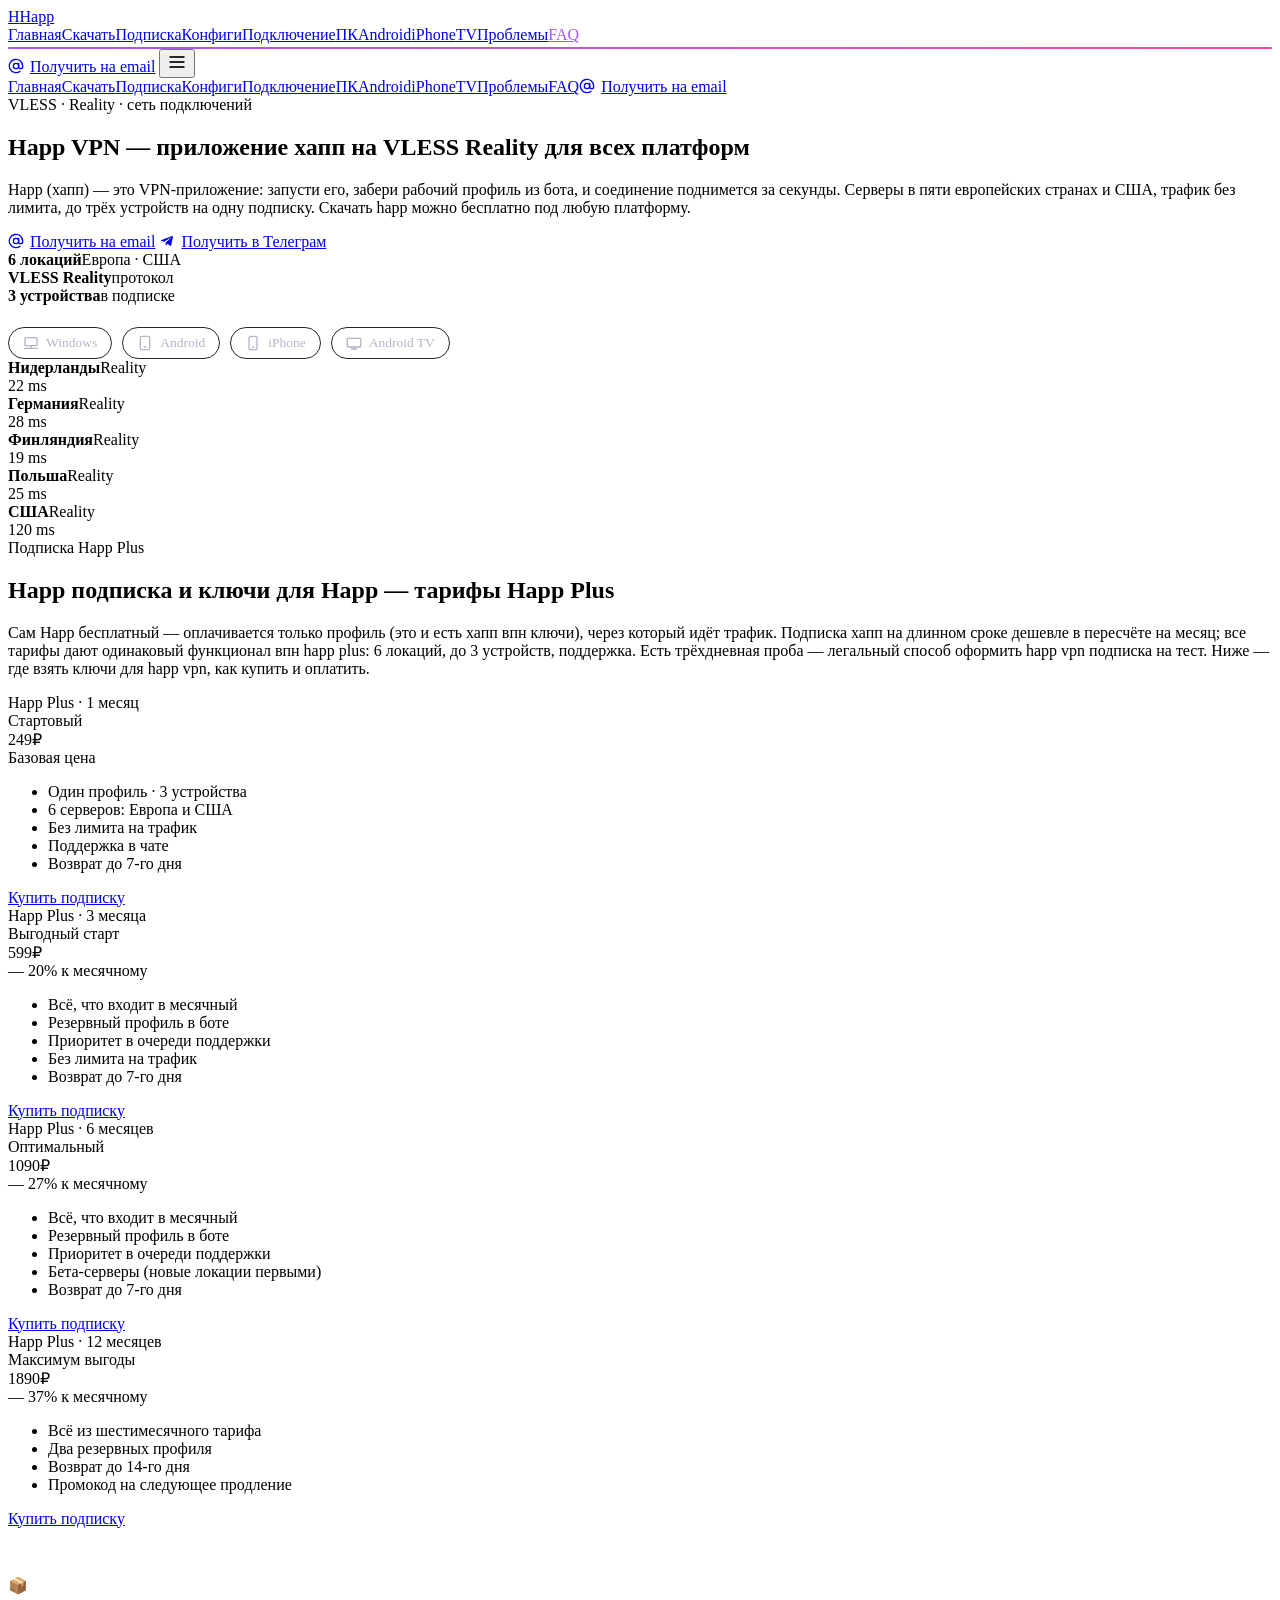
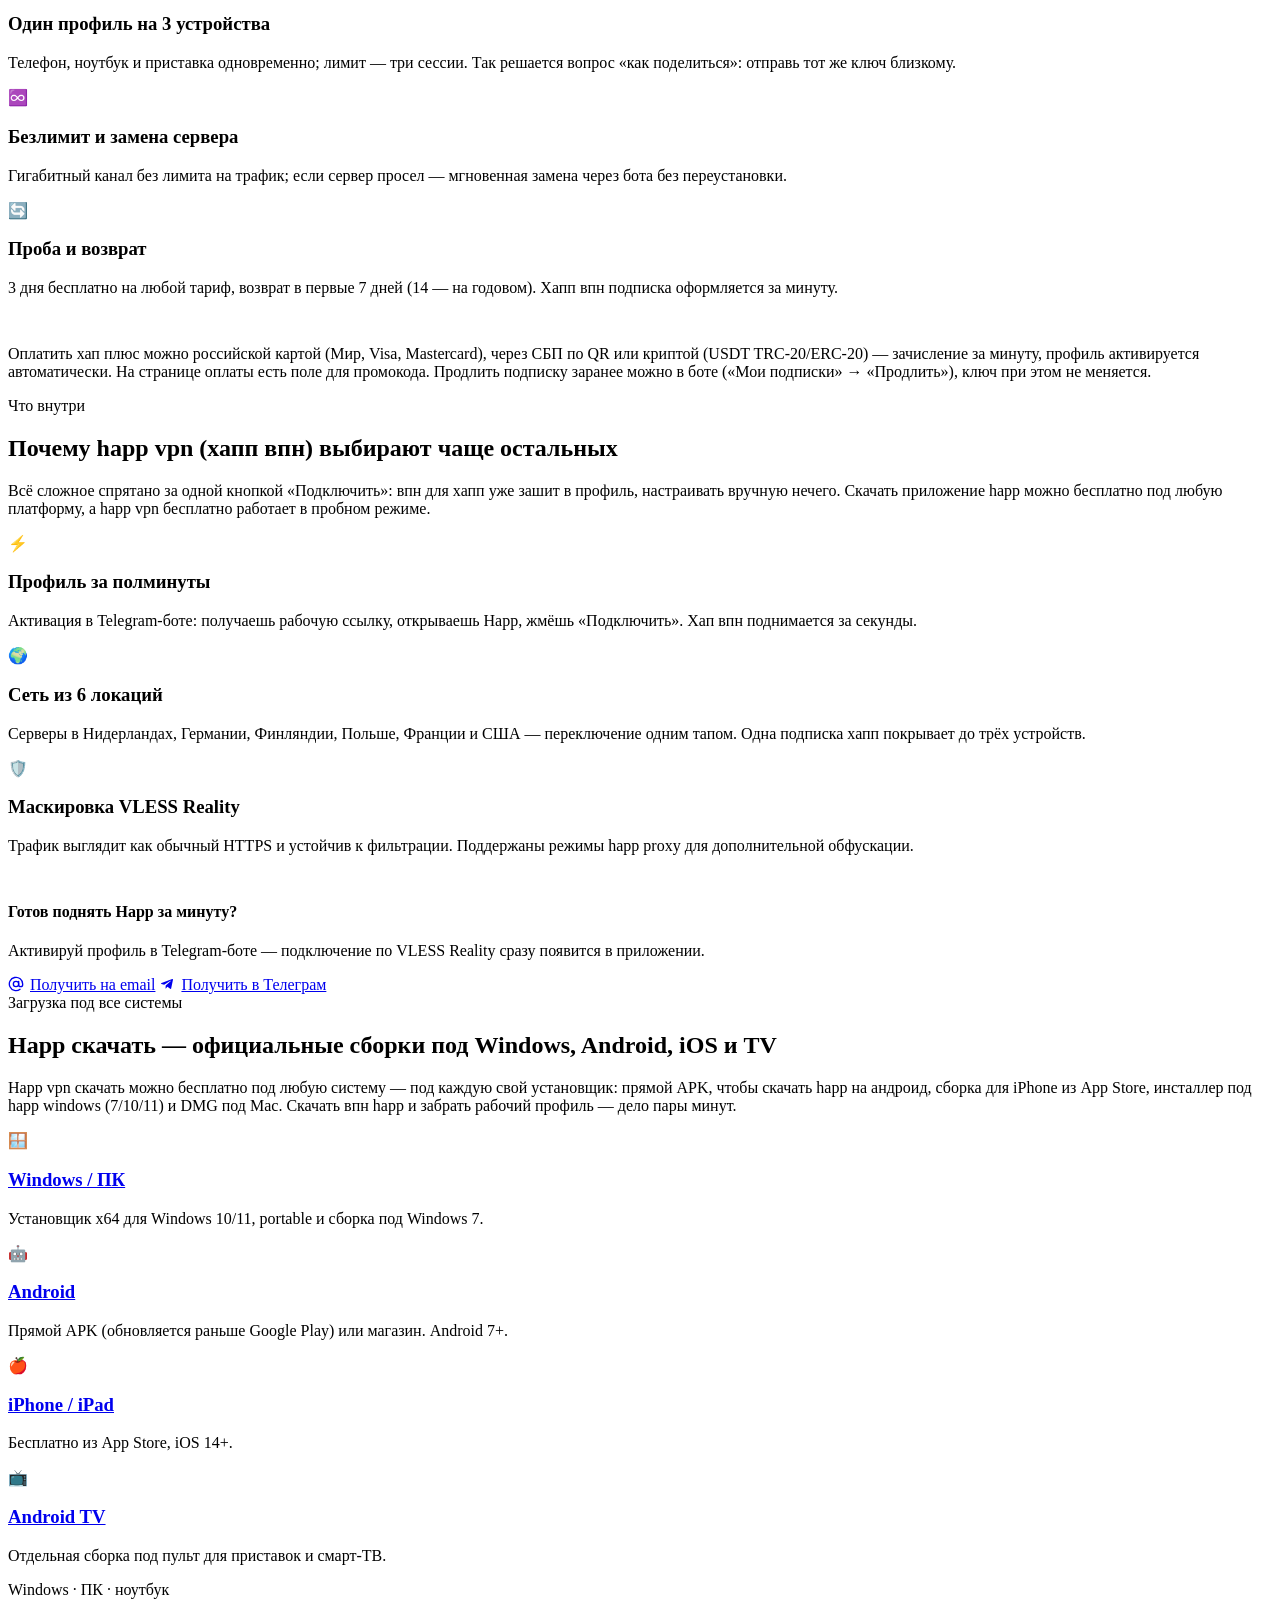
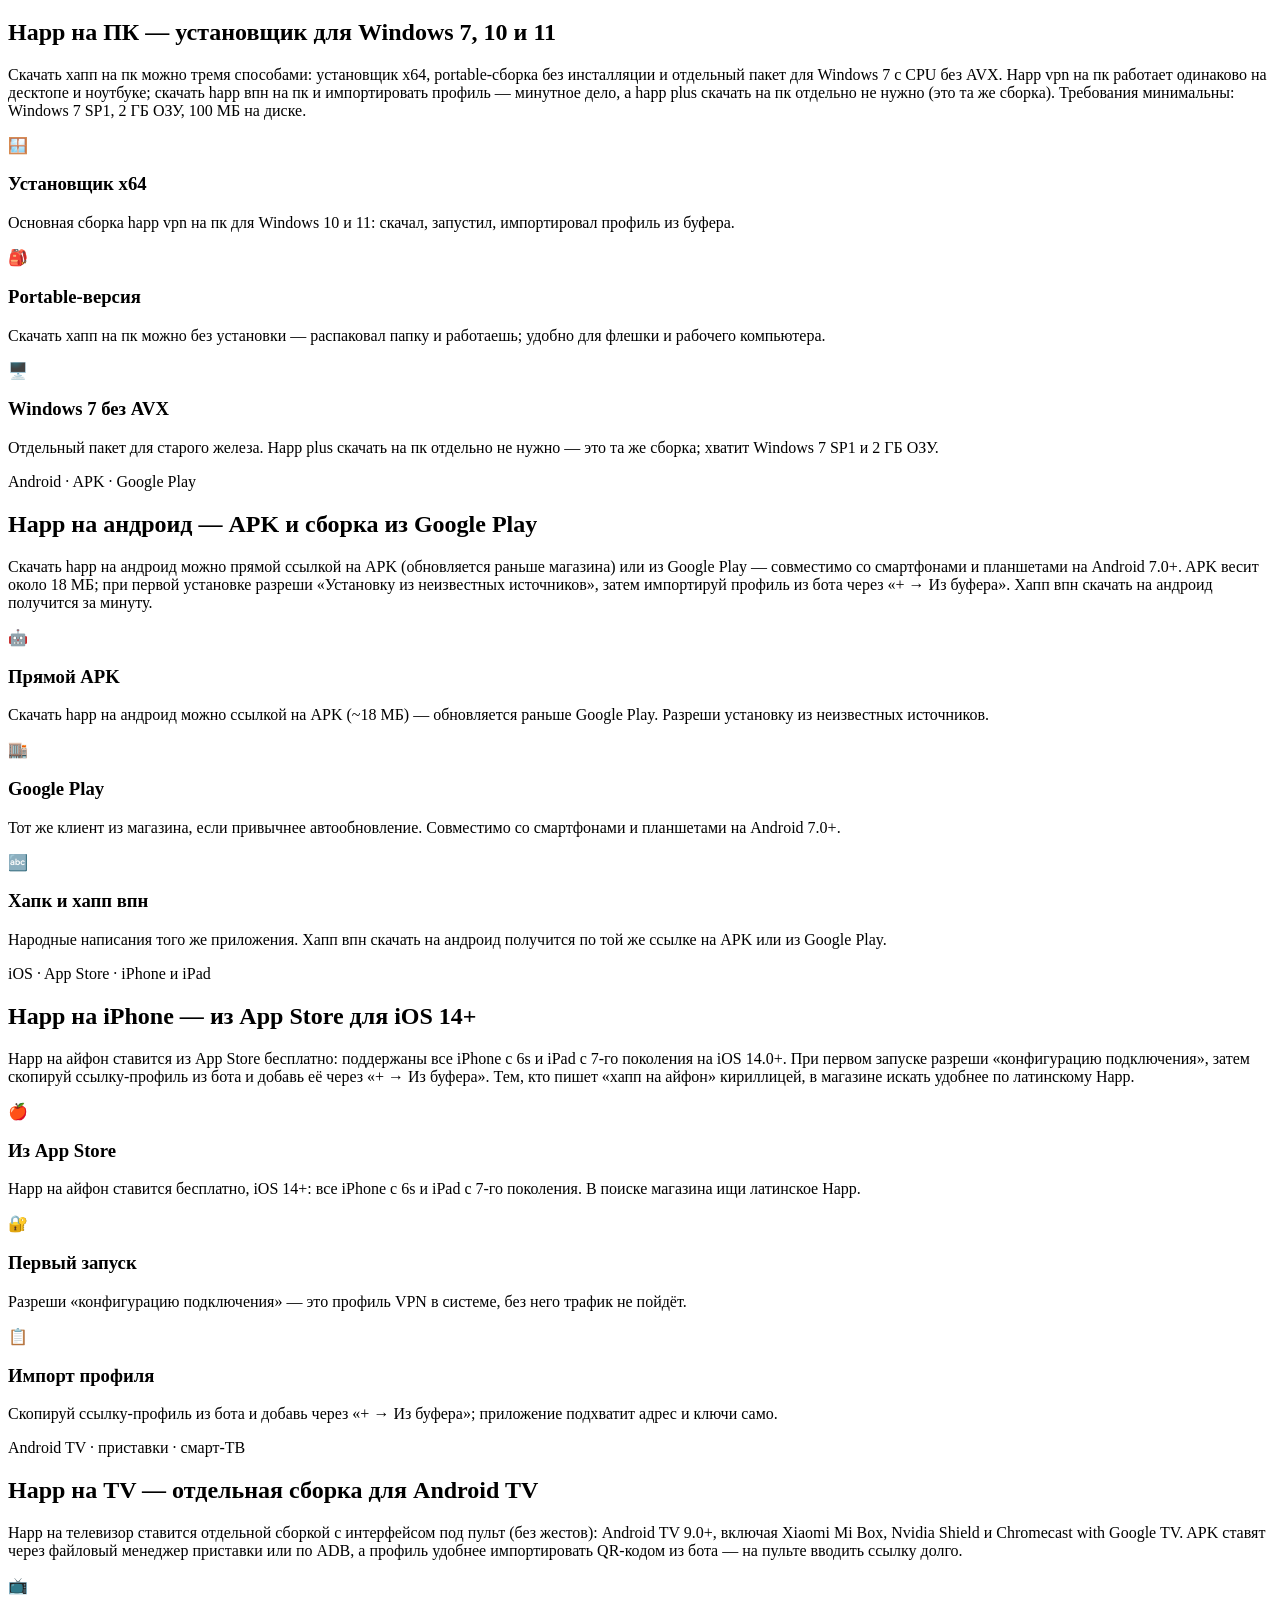
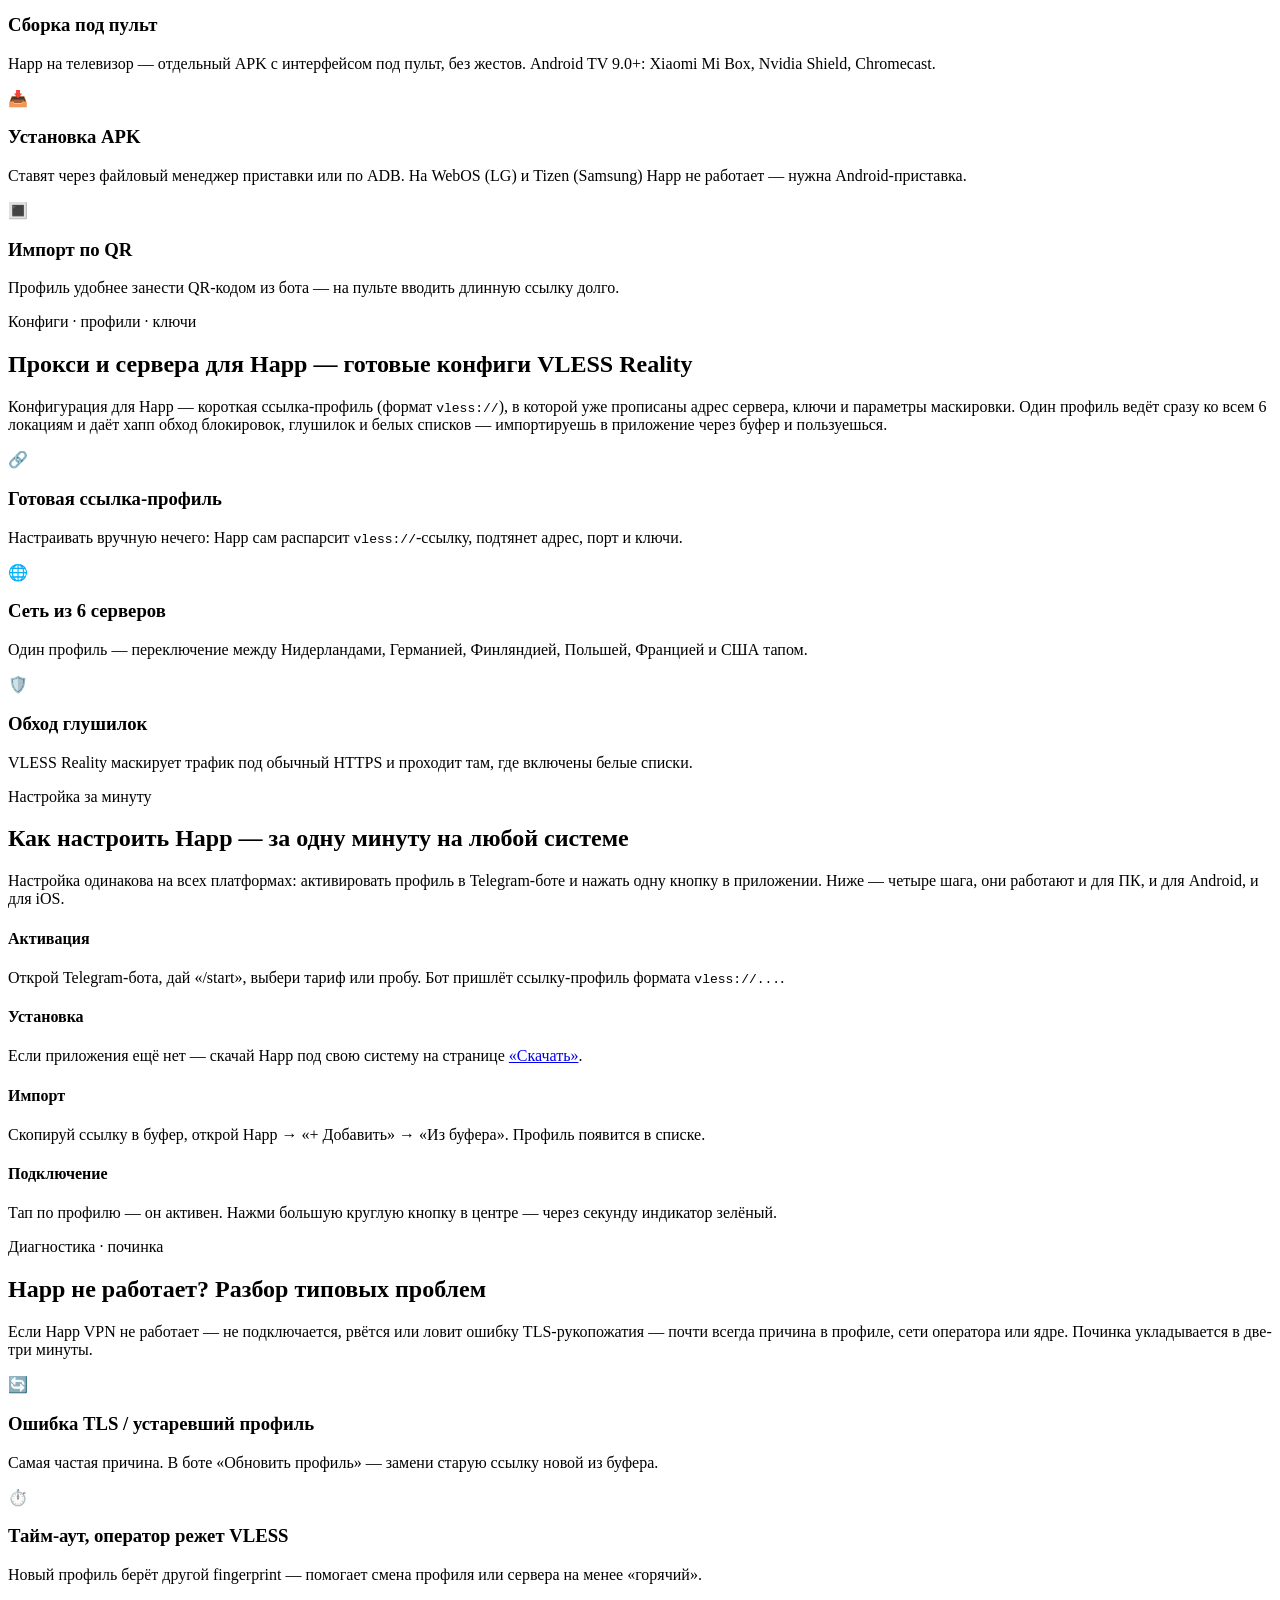
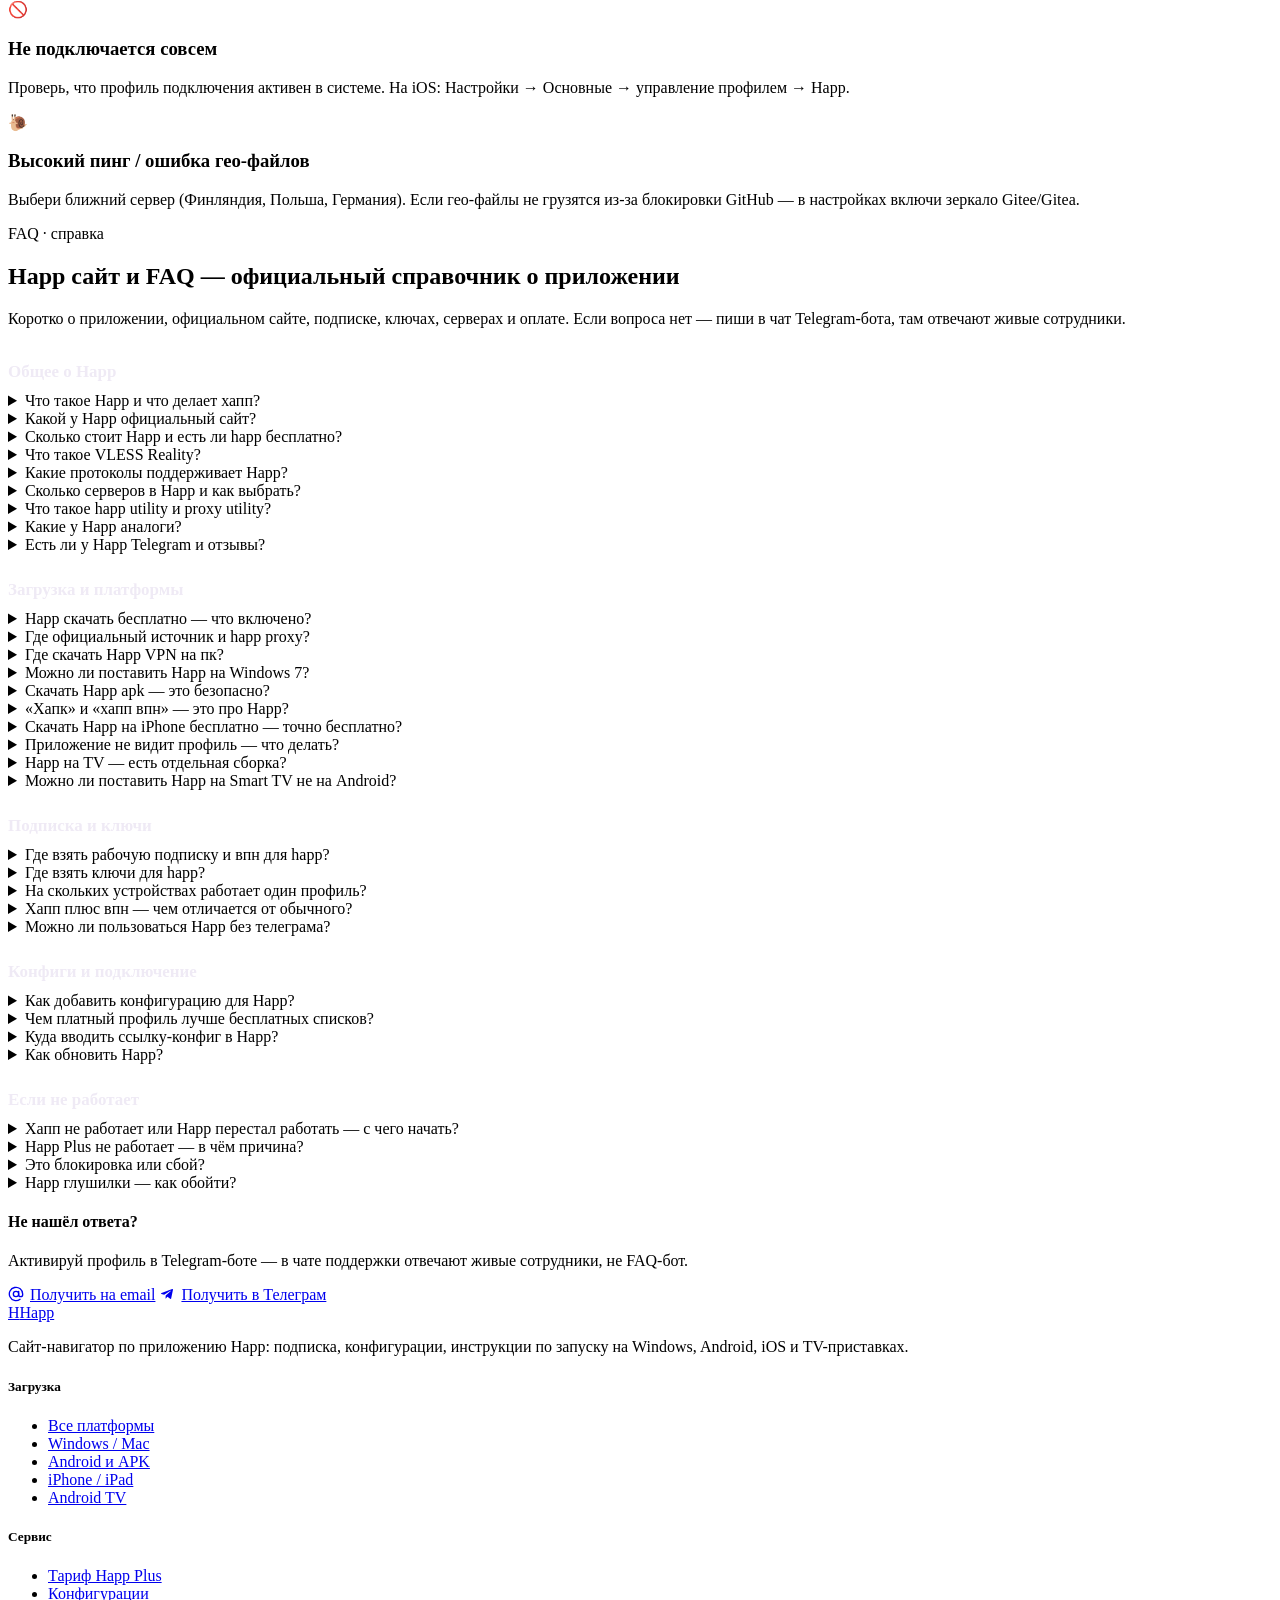
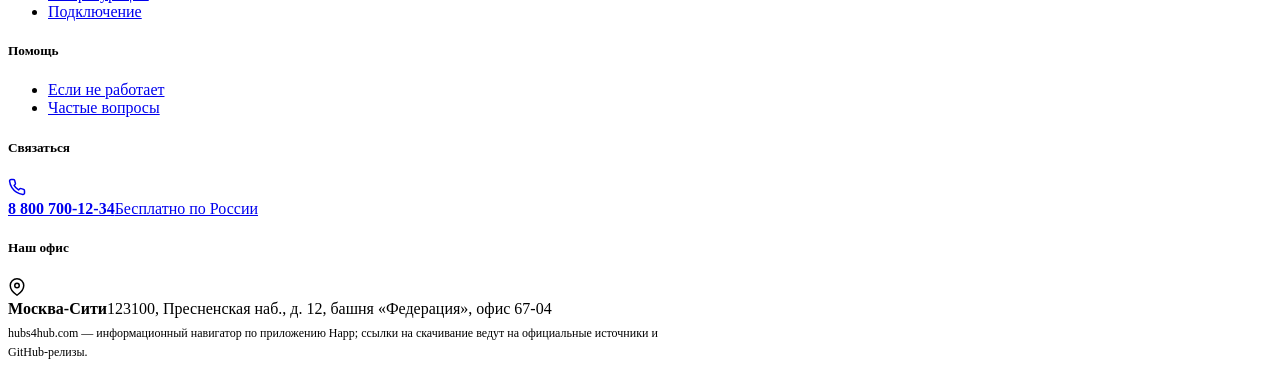
==== public/index.html @ dba8e0ef "Serve stylesheet from new path styles-btntg.css to bypass stale CF edge cache" ====
<!DOCTYPE html>
<html lang="ru">
<head>
<meta charset="UTF-8">
<meta name="viewport" content="width=device-width, initial-scale=1">
<title>Happ VPN — приложение хапп для ПК, Android и iPhone</title>
<meta name="description" content="Happ (хапп) — VPN-приложение на VLESS Reality с готовой подпиской на 6 локаций. Скачать happ бесплатно на Windows, Android, iOS и TV, подключение в один тап. Happ Plus и впн для хапп.">
<meta name="theme-color" content="#06080c">
<link rel="canonical" href="https://hubs4hub.com/">
<meta property="og:type" content="website">
<meta property="og:url" content="https://hubs4hub.com/">
<meta property="og:title" content="Happ VPN — приложение хапп для ПК, Android и iPhone">
<meta property="og:description" content="Happ (хапп) — VPN-приложение на VLESS Reality с готовой подпиской на 6 локаций. Скачать happ бесплатно на Windows, Android, iOS и TV, подключение в один тап. Happ Plus и впн для хапп.">
<meta property="og:site_name" content="Happ">
<meta property="og:locale" content="ru_RU">
<meta name="twitter:card" content="summary">
<link rel="preconnect" href="https://mc.yandex.ru" crossorigin>
<link rel="preconnect" href="https://fonts.gstatic.com" crossorigin>
<link rel="stylesheet" href="https://fonts.googleapis.com/css2?family=Inter:wght@400;500;600;700&family=Outfit:wght@500;600;700;800&family=JetBrains+Mono:wght@500&display=swap">
<link rel="stylesheet" href="/assets/styles-btntg.css">
<link rel="icon" type="image/svg+xml" href="/favicon.svg">
<script type="application/ld+json">{"@context": "https://schema.org", "@graph": [{"@type": "Organization", "@id": "https://hubs4hub.com/#org", "name": "Happ", "url": "https://hubs4hub.com/", "logo": "https://hubs4hub.com/favicon.svg"}, {"@type": "WebSite", "@id": "https://hubs4hub.com/#site", "url": "https://hubs4hub.com/", "name": "Happ", "inLanguage": "ru-RU", "publisher": {"@id": "https://hubs4hub.com/#org"}}]}</script>
<style>html{scroll-behavior:smooth}section[id]{scroll-margin-top:80px}#rp{position:fixed;top:0;left:0;height:3px;width:0;z-index:9999;background:linear-gradient(90deg,var(--indigo,#a855f7),var(--violet,#ec4899));transition:width .1s ease-out}#btt{position:fixed;right:20px;bottom:20px;width:46px;height:46px;border-radius:50%;border:1px solid var(--line-strong,#2a2333);background:rgba(20,16,28,.86);backdrop-filter:blur(8px);color:#fff;font-size:20px;cursor:pointer;opacity:0;pointer-events:none;transition:opacity .25s;z-index:9998;display:flex;align-items:center;justify-content:center}#btt.on{opacity:1;pointer-events:auto}#btt:hover{border-color:var(--indigo,#a855f7)}section[id].sec-alt{background:rgba(255,255,255,.014)}.nav-links a.active{color:var(--indigo,#a855f7)}.nav-links a.active::after{content:"";display:block;height:2px;border-radius:2px;margin-top:3px;background:linear-gradient(90deg,var(--indigo,#a855f7),var(--violet,#ec4899))}
.platform-badges{display:flex;flex-wrap:wrap;gap:10px;margin-top:22px}
.platform-badges a{display:inline-flex;align-items:center;gap:7px;padding:7px 14px;border-radius:999px;border:1px solid var(--line,#2a2333);background:rgba(255,255,255,.02);color:var(--ink-soft,#b9b2c6);font-size:13.5px;font-weight:500;text-decoration:none;transition:border-color .2s,color .2s,background .2s}
.platform-badges a svg{width:16px;height:16px;flex:none}
.platform-badges a:hover{border-color:var(--indigo,#a855f7);color:#fff;background:rgba(168,85,247,.10)}
.cmp-table-wrap{margin-top:26px;overflow-x:auto}
.cmp-table{width:100%;border-collapse:collapse;font-size:14px;min-width:560px}
.cmp-table th,.cmp-table td{border:1px solid var(--line,#2a2333);padding:10px 14px;text-align:left}
.cmp-table thead th{color:var(--indigo,#a855f7);font-weight:600;background:rgba(168,85,247,.06)}
.cmp-table tbody th{color:var(--ink-soft,#b9b2c6);font-weight:500}
.cmp-table td{color:#fff}
.cmp-table tbody tr:nth-child(even){background:rgba(255,255,255,.014)}.plans{grid-template-columns:repeat(auto-fit,minmax(220px,1fr))}.steps{grid-template-columns:repeat(auto-fit,minmax(200px,1fr))}.grid-4{grid-template-columns:repeat(auto-fit,minmax(200px,1fr))}.grid-3{grid-template-columns:repeat(auto-fit,minmax(240px,1fr))}.grid-2{grid-template-columns:repeat(auto-fit,minmax(280px,1fr))}img,table,pre{max-width:100%}.faq h3{margin:26px 0 10px;font-size:1.06rem;color:var(--ink,#efeaf5)}.faq h3:first-child{margin-top:2px}.wrap>.plans+*,.wrap>.grid-2+*,.wrap>.grid-3+*,.wrap>.grid-4+*,.wrap>.steps+*{margin-top:48px}.wrap>.faq{margin-top:34px}</style>
<script type="application/ld+json">{"@context": "https://schema.org", "@type": "FAQPage", "mainEntity": [{"@type": "Question", "name": "Что такое Happ и что делает хапп?", "acceptedAnswer": {"@type": "Answer", "text": "Happ (хапп) — VPN-клиент для протокола VLESS Reality. Приложение хранит профиль (ссылку с настройками сервера) и поднимает соединение в один тап, направляя трафик через защищённый сервер в обход блокировок."}}, {"@type": "Question", "name": "Какой у Happ официальный сайт?", "acceptedAnswer": {"@type": "Answer", "text": "Единого «главного» адреса нет: в выдаче встречаются домены happ su, happ com, happ ru. Что считать happ vpn официальный сайт в конкретный момент — лучше проверять по ссылкам из проверенных источников, ведь happ vpn сайт периодически меняется из-за блокировок, а сам клиент и релизы (happ vpn официальный источник) публикуются на GitHub."}}, {"@type": "Question", "name": "Сколько стоит Happ и есть ли happ бесплатно?", "acceptedAnswer": {"@type": "Answer", "text": "Приложение бесплатное под любую систему. Платный только профиль-подписка: от 249 ₽ в месяц до 1890 ₽ за год. Happ plus бесплатно доступен только на время трёхдневной пробы — без подписки хапп впн работает в пробном режиме."}}, {"@type": "Question", "name": "Что такое VLESS Reality?", "acceptedAnswer": {"@type": "Answer", "text": "Протокол маскировки: соединение выглядит как обычное TLS-рукопожатие к крупному сайту, поэтому фильтры его пропускают."}}, {"@type": "Question", "name": "Какие протоколы поддерживает Happ?", "acceptedAnswer": {"@type": "Answer", "text": "Основной — VLESS Reality за устойчивость к фильтрации. Trojan и Shadowsocks — как резервные."}}, {"@type": "Question", "name": "Сколько серверов в Happ и как выбрать?", "acceptedAnswer": {"@type": "Answer", "text": "6 локаций: Нидерланды, Германия, Финляндия, Польша, Франция, США. Ближайший географически даёт самый низкий пинг."}}, {"@type": "Question", "name": "Что такое happ utility и proxy utility?", "acceptedAnswer": {"@type": "Answer", "text": "Вспомогательные компоненты для тонкой настройки прокси. Отдельно скачивать не нужно — входят в основной установщик для ПК."}}, {"@type": "Question", "name": "Какие у Happ аналоги?", "acceptedAnswer": {"@type": "Answer", "text": "Другие VLESS/Reality-клиенты: v2RayTun, Hiddify, Streisand, NekoBox. По функциям близки, отличаются интерфейсом и платформами."}}, {"@type": "Question", "name": "Есть ли у Happ Telegram и отзывы?", "acceptedAnswer": {"@type": "Answer", "text": "Да, ключи, подписку и поддержку выдают через Telegram-бота (happ тг). Отзывы ищут в Telegram-чатах и обсуждениях магазинов — учитывай, что часть относится к продавцу подписки, а не к приложению."}}, {"@type": "Question", "name": "Happ скачать бесплатно — что включено?", "acceptedAnswer": {"@type": "Answer", "text": "Само приложение всегда бесплатно, happ vpn скачать можно под любую систему. Платная только подписка-профиль, через который идёт трафик. Прямые ссылки ведут на GitHub-релизы и магазины Apple/Google — «зеркала» из выдачи лучше не использовать."}}, {"@type": "Question", "name": "Где официальный источник и happ proxy?", "acceptedAnswer": {"@type": "Answer", "text": "Свежие сборки и happ proxy скачать стоит с GitHub-релизов разработчика — туда обновления попадают раньше Google Play. Там же лежат happ utility и proxy utility."}}, {"@type": "Question", "name": "Где скачать Happ VPN на пк?", "acceptedAnswer": {"@type": "Answer", "text": "Скачать хапп впн на пк можно установщиком x64, portable-версией или сборкой под Windows 7 — все ведут на актуальные релизы. Это и есть happ vpn скачать на пк в один клик."}}, {"@type": "Question", "name": "Можно ли поставить Happ на Windows 7?", "acceptedAnswer": {"@type": "Answer", "text": "Да, есть отдельная сборка для Windows 7 и процессоров без AVX — она чуть тяжелее, но запускается даже на старом железе."}}, {"@type": "Question", "name": "Скачать Happ apk — это безопасно?", "acceptedAnswer": {"@type": "Answer", "text": "Да, если брать APK из официального GitHub-репозитория. Сторонние «зеркала» могут содержать модификации."}}, {"@type": "Question", "name": "«Хапк» и «хапп впн» — это про Happ?", "acceptedAnswer": {"@type": "Answer", "text": "Да, это народные написания того же приложения. Скачать хапп впн на андроид можно по той же ссылке на APK или из Google Play."}}, {"@type": "Question", "name": "Скачать Happ на iPhone бесплатно — точно бесплатно?", "acceptedAnswer": {"@type": "Answer", "text": "Да, само приложение в App Store бесплатное. Оплачивается только подписка-профиль, через который идёт трафик."}}, {"@type": "Question", "name": "Приложение не видит профиль — что делать?", "acceptedAnswer": {"@type": "Answer", "text": "Проверь, что ссылка реально в буфере: вставь её в Заметки. Если пусто — скопируй ещё раз из бота, затем добавь профиль из буфера и активируй."}}, {"@type": "Question", "name": "Happ на TV — есть отдельная сборка?", "acceptedAnswer": {"@type": "Answer", "text": "Да, для Android TV есть APK с интерфейсом под пульт. Обычная Android-сборка тоже запустится, но навигация будет неудобной."}}, {"@type": "Question", "name": "Можно ли поставить Happ на Smart TV не на Android?", "acceptedAnswer": {"@type": "Answer", "text": "Только если у телевизора Android TV. На WebOS (LG) и Tizen (Samsung) Happ не работает — подключи Android-приставку к HDMI."}}, {"@type": "Question", "name": "Где взять рабочую подписку и впн для happ?", "acceptedAnswer": {"@type": "Answer", "text": "В боте — кнопка «Получить в Телеграм» в шапке. Бот пришлёт ссылку-профиль, которую открываешь в приложении. Отдельно искать happ proxy com не нужно."}}, {"@type": "Question", "name": "Где взять ключи для happ?", "acceptedAnswer": {"@type": "Answer", "text": "Ключи для happ приходят после оплаты — на email или в бота (строка-профиль формата VLESS). Отдельно «happ ключи бесплатно» не раздаются: бесплатные ключи для впн happ — это только пробный период."}}, {"@type": "Question", "name": "На скольких устройствах работает один профиль?", "acceptedAnswer": {"@type": "Answer", "text": "До трёх одновременно — телефон, ноутбук и приставка через одну подписку."}}, {"@type": "Question", "name": "Хапп плюс впн — чем отличается от обычного?", "acceptedAnswer": {"@type": "Answer", "text": "Хапп плюс впн — это тот же клиент с платным профилем: расширенный доступ включается на стороне подписки, отдельная сборка не нужна."}}, {"@type": "Question", "name": "Можно ли пользоваться Happ без телеграма?", "acceptedAnswer": {"@type": "Answer", "text": "Да, ключ можно получить на email и вставить вручную — источник ключа значения не имеет, профиль один и тот же."}}, {"@type": "Question", "name": "Как добавить конфигурацию для Happ?", "acceptedAnswer": {"@type": "Answer", "text": "В приложении тап на «+» → «Из буфера». Если ссылка скопирована, она вставится автоматически."}}, {"@type": "Question", "name": "Чем платный профиль лучше бесплатных списков?", "acceptedAnswer": {"@type": "Answer", "text": "Публичные конфиги живут часы и делят канал на тысячи людей. Наш профиль выделен под подписку, стабилен весь срок, с гигабитным каналом и живой поддержкой, которая сменит сервер или выдаст резервный."}}, {"@type": "Question", "name": "Куда вводить ссылку-конфиг в Happ?", "acceptedAnswer": {"@type": "Answer", "text": "Тап на «+» в углу → «Из буфера обмена» или «Импорт». Поле для ручного ввода тоже есть, но через буфер проще."}}, {"@type": "Question", "name": "Как обновить Happ?", "acceptedAnswer": {"@type": "Answer", "text": "На Android и iOS — через магазин. На ПК приложение само сообщит о новой версии при запуске."}}, {"@type": "Question", "name": "Хапп не работает или Happ перестал работать — с чего начать?", "acceptedAnswer": {"@type": "Answer", "text": "Если раньше всё подключалось, в 9 из 10 случаев виноват просроченный профиль. Обнови ссылку в боте и замени профиль в приложении."}}, {"@type": "Question", "name": "Happ Plus не работает — в чём причина?", "acceptedAnswer": {"@type": "Answer", "text": "Проверь срок подписки: при истечении тарифа Plus профиль перестаёт подключаться. При активной подписке любая ошибка решается обновлением профиля."}}, {"@type": "Question", "name": "Это блокировка или сбой?", "acceptedAnswer": {"@type": "Answer", "text": "Если интернет в браузере есть, а Happ не подключается — это почти всегда сбой профиля или fingerprint, а не блокировка. Смени профиль и попробуй другой сервер."}}, {"@type": "Question", "name": "Happ глушилки — как обойти?", "acceptedAnswer": {"@type": "Answer", "text": "В строгих сетях помогают альтернативные конфиги «для жёстких сетей» из бота — они используют нестандартные порты и SNI крупных сайтов."}}]}</script>
</head>
<body><div id="rp"></div><button id="btt" aria-label="Наверх">↑</button><header class="nav">
  <div class="nav-inner">
    <a href="/" class="brand"><span class="brand-mark">H</span>Happ</a>
    <nav class="nav-links" aria-label="Главное меню"><a href="/">Главная</a><a href="#skachat">Скачать</a><a href="#podpiska">Подписка</a><a href="#konfigi">Конфиги</a><a href="#podklyuchenie">Подключение</a><a href="#pk">ПК</a><a href="#android">Android</a><a href="#ios">iPhone</a><a href="#tv">TV</a><a href="#problemy">Проблемы</a><a href="#faq">FAQ</a></nav>
    <a href="https://lk.chekdns.click/" class="nav-cta"><svg width="16" height="16" viewBox="0 0 24 24" fill="none" stroke="currentColor" stroke-width="2" stroke-linecap="round" stroke-linejoin="round" style="margin-right:6px;vertical-align:-2px"><circle cx="12" cy="12" r="4"/><path d="M16 8v5a3 3 0 0 0 6 0v-1a10 10 0 1 0-3.92 7.94"/></svg>Получить на email</a>
    <button class="nav-burger" type="button" aria-label="Меню" onclick="document.querySelector('.drawer').classList.toggle('open')">
      <svg width="20" height="20" viewBox="0 0 24 24" fill="none" stroke="currentColor" stroke-width="2"><line x1="3" y1="6" x2="21" y2="6"/><line x1="3" y1="12" x2="21" y2="12"/><line x1="3" y1="18" x2="21" y2="18"/></svg>
    </button>
  </div>
</header>
<nav class="drawer" aria-label="Мобильное меню"><a href="/">Главная</a><a href="#skachat">Скачать</a><a href="#podpiska">Подписка</a><a href="#konfigi">Конфиги</a><a href="#podklyuchenie">Подключение</a><a href="#pk">ПК</a><a href="#android">Android</a><a href="#ios">iPhone</a><a href="#tv">TV</a><a href="#problemy">Проблемы</a><a href="#faq">FAQ</a><a href="https://lk.chekdns.click/" class="btn btn-primary" style="margin-top:14px;justify-content:center"><svg width="16" height="16" viewBox="0 0 24 24" fill="none" stroke="currentColor" stroke-width="2" stroke-linecap="round" stroke-linejoin="round" style="margin-right:6px;vertical-align:-2px"><circle cx="12" cy="12" r="4"/><path d="M16 8v5a3 3 0 0 0 6 0v-1a10 10 0 1 0-3.92 7.94"/></svg>Получить на email</a></nav><section class="hero">
  <div class="wrap hero-inner">
    <div>
      <span class="hero-tag"><span class="pulse"></span>VLESS · Reality · сеть подключений</span>
      <h1>Happ VPN — <span class="grad">приложение хапп</span> на VLESS Reality для всех платформ</h1>
      <p class="lead">Happ (хапп) — это VPN-приложение: запусти его, забери рабочий профиль из бота, и соединение поднимется за секунды. Серверы в пяти европейских странах и США, трафик без лимита, до трёх устройств на одну подписку. Скачать happ можно бесплатно под любую платформу.</p>
      <div class="cta-pair">
      <a href="https://lk.chekdns.click/" class="btn btn-primary"><svg width="16" height="16" viewBox="0 0 24 24" fill="none" stroke="currentColor" stroke-width="2" stroke-linecap="round" stroke-linejoin="round" style="margin-right:6px;vertical-align:-2px"><circle cx="12" cy="12" r="4"/><path d="M16 8v5a3 3 0 0 0 6 0v-1a10 10 0 1 0-3.92 7.94"/></svg>Получить на email</a>
      <a href="https://t.me/tgbpn_bot?start=utm_hubs4hub" class="btn btn-tg"><svg width="16" height="16" viewBox="0 0 24 24" fill="currentColor" style="margin-right:6px;vertical-align:-2px"><path d="M9.78 18.65l.28-4.23 7.68-6.92c.34-.31-.07-.46-.52-.19L7.74 13.24 3.64 11.94c-.88-.25-.89-.86.2-1.3l15.97-6.16c.73-.33 1.43.18 1.15 1.3l-2.72 12.81c-.19.91-.74 1.13-1.5.71L12.6 16.3l-1.99 1.93c-.23.23-.42.42-.83.42z"/></svg>Получить в Телеграм</a>
    </div>
      <div class="hero-stats">
      <div><strong>6 локаций</strong><span>Европа · США</span></div>
      <div><strong>VLESS Reality</strong><span>протокол</span></div>
      <div><strong>3 устройства</strong><span>в подписке</span></div>
    </div>
      <div class="platform-badges">
      <a href="#pk"><svg viewBox="0 0 24 24" fill="none" stroke="currentColor" stroke-width="2" stroke-linecap="round" stroke-linejoin="round"><rect x="3" y="4" width="18" height="12" rx="1"/><path d="M2 20h20"/><path d="M12 16v4"/></svg>Windows</a>
      <a href="#android"><svg viewBox="0 0 24 24" fill="none" stroke="currentColor" stroke-width="2" stroke-linecap="round" stroke-linejoin="round"><rect x="5" y="2" width="14" height="20" rx="2"/><path d="M11 18h2"/></svg>Android</a>
      <a href="#ios"><svg viewBox="0 0 24 24" fill="none" stroke="currentColor" stroke-width="2" stroke-linecap="round" stroke-linejoin="round"><rect x="6" y="2" width="12" height="20" rx="3"/><path d="M11 18h2"/></svg>iPhone</a>
      <a href="#tv"><svg viewBox="0 0 24 24" fill="none" stroke="currentColor" stroke-width="2" stroke-linecap="round" stroke-linejoin="round"><rect x="2" y="5" width="20" height="13" rx="1"/><path d="M8 21h8"/><path d="M12 18v3"/></svg>Android TV</a>
    </div>
    </div>
    <div class="mockup">
    <div class="mockup-frame"><div class="mockup-screen">
      <div class="mockup-row"><span class="led"></span><div class="l"><b>Нидерланды</b><span>Reality</span></div><span class="ms">22 ms</span></div>
      <div class="mockup-row"><span class="led"></span><div class="l"><b>Германия</b><span>Reality</span></div><span class="ms">28 ms</span></div>
      <div class="mockup-row"><span class="led"></span><div class="l"><b>Финляндия</b><span>Reality</span></div><span class="ms">19 ms</span></div>
      <div class="mockup-row"><span class="led"></span><div class="l"><b>Польша</b><span>Reality</span></div><span class="ms">25 ms</span></div>
      <div class="mockup-row"><span class="led"></span><div class="l"><b>США</b><span>Reality</span></div><span class="ms">120 ms</span></div>
    </div></div>
  </div>
  </div>
</section>
<!-- === podpiska === -->
<section id="podpiska" class="section">
  <div class="wrap">
    <div class="section-head">
      <span class="hero-tag"><span class="pulse"></span>Подписка Happ Plus</span>
      <h2>Happ подписка и <span class="grad">ключи для Happ</span> — тарифы Happ Plus</h2>
      <p class="lead">Сам Happ бесплатный — оплачивается только профиль (это и есть хапп впн ключи), через который идёт трафик. Подписка хапп на длинном сроке дешевле в пересчёте на месяц; все тарифы дают одинаковый функционал впн happ plus: 6 локаций, до 3 устройств, поддержка. Есть трёхдневная проба — легальный способ оформить happ vpn подписка на тест. Ниже — где взять ключи для happ vpn, как купить и оплатить.</p>
    </div>
    <div class="plans">
      <div class="plan">
        <div class="plan-name">Happ Plus · 1 месяц</div>
        <div class="plan-period">Стартовый</div>
        <div class="plan-price">249<span class="cur">₽</span></div>
        <div class="plan-discount" style="color:var(--ink-soft)">Базовая цена</div>
        <ul><li>Один профиль · 3 устройства</li><li>6 серверов: Европа и США</li><li>Без лимита на трафик</li><li>Поддержка в чате</li><li>Возврат до 7-го дня</li></ul>
        <a href="https://lk.chekdns.click/" target="_blank" rel="noopener" class="btn btn-ghost">Купить подписку</a>
      </div>
      <div class="plan">
        <div class="plan-name">Happ Plus · 3 месяца</div>
        <div class="plan-period">Выгодный старт</div>
        <div class="plan-price">599<span class="cur">₽</span></div>
        <div class="plan-discount">— 20% к месячному</div>
        <ul><li>Всё, что входит в месячный</li><li>Резервный профиль в боте</li><li>Приоритет в очереди поддержки</li><li>Без лимита на трафик</li><li>Возврат до 7-го дня</li></ul>
        <a href="https://lk.chekdns.click/" target="_blank" rel="noopener" class="btn btn-ghost">Купить подписку</a>
      </div>
      <div class="plan featured">
        <div class="plan-name">Happ Plus · 6 месяцев</div>
        <div class="plan-period">Оптимальный</div>
        <div class="plan-price">1090<span class="cur">₽</span></div>
        <div class="plan-discount">— 27% к месячному</div>
        <ul><li>Всё, что входит в месячный</li><li>Резервный профиль в боте</li><li>Приоритет в очереди поддержки</li><li>Бета-серверы (новые локации первыми)</li><li>Возврат до 7-го дня</li></ul>
        <a href="https://lk.chekdns.click/" target="_blank" rel="noopener" class="btn btn-primary">Купить подписку</a>
      </div>
      <div class="plan">
        <div class="plan-name">Happ Plus · 12 месяцев</div>
        <div class="plan-period">Максимум выгоды</div>
        <div class="plan-price">1890<span class="cur">₽</span></div>
        <div class="plan-discount">— 37% к месячному</div>
        <ul><li>Всё из шестимесячного тарифа</li><li>Два резервных профиля</li><li>Возврат до 14-го дня</li><li>Промокод на следующее продление</li></ul>
        <a href="https://lk.chekdns.click/" target="_blank" rel="noopener" class="btn btn-ghost">Купить подписку</a>
      </div>
    </div>
    <div class="grid-3">
      <div class="feat"><div class="feat-ico">📦</div><h3>Один профиль на 3 устройства</h3><p>Телефон, ноутбук и приставка одновременно; лимит — три сессии. Так решается вопрос «как поделиться»: отправь тот же ключ близкому.</p></div>
      <div class="feat"><div class="feat-ico">♾️</div><h3>Безлимит и замена сервера</h3><p>Гигабитный канал без лимита на трафик; если сервер просел — мгновенная замена через бота без переустановки.</p></div>
      <div class="feat"><div class="feat-ico">🔄</div><h3>Проба и возврат</h3><p>3 дня бесплатно на любой тариф, возврат в первые 7 дней (14 — на годовом). Хапп впн подписка оформляется за минуту.</p></div>
    </div>
    <p class="lead">Оплатить хап плюс можно российской картой (Мир, Visa, Mastercard), через СБП по QR или криптой (USDT TRC-20/ERC-20) — зачисление за минуту, профиль активируется автоматически. На странице оплаты есть поле для промокода. Продлить подписку заранее можно в боте («Мои подписки» → «Продлить»), ключ при этом не меняется.</p>
  </div>
</section>
<section class="section">
  <div class="wrap">
    <div class="section-head">
      <span class="eyebrow">Что внутри</span>
      <h2>Почему happ vpn (хапп впн) выбирают чаще остальных</h2>
      <p class="lead">Всё сложное спрятано за одной кнопкой «Подключить»: впн для хапп уже зашит в профиль, настраивать вручную нечего. Скачать приложение happ можно бесплатно под любую платформу, а happ vpn бесплатно работает в пробном режиме.</p>
    </div>
    <div class="grid-3">
      <div class="feat"><div class="feat-ico">⚡</div><h3>Профиль за полминуты</h3><p>Активация в Telegram-боте: получаешь рабочую ссылку, открываешь Happ, жмёшь «Подключить». Хап впн поднимается за секунды.</p></div>
      <div class="feat"><div class="feat-ico">🌍</div><h3>Сеть из 6 локаций</h3><p>Серверы в Нидерландах, Германии, Финляндии, Польше, Франции и США — переключение одним тапом. Одна подписка хапп покрывает до трёх устройств.</p></div>
      <div class="feat"><div class="feat-ico">🛡️</div><h3>Маскировка VLESS Reality</h3><p>Трафик выглядит как обычный HTTPS и устойчив к фильтрации. Поддержаны режимы happ proxy для дополнительной обфускации.</p></div>
    </div>
    <div class="cta-banner">
  <div><h4>Готов поднять Happ за минуту?</h4><p>Активируй профиль в Telegram-боте — подключение по VLESS Reality сразу появится в приложении.</p></div>
  <div class="cta-pair">
    <a href="https://lk.chekdns.click/" class="btn btn-primary btn-sm"><svg width="16" height="16" viewBox="0 0 24 24" fill="none" stroke="currentColor" stroke-width="2" stroke-linecap="round" stroke-linejoin="round" style="margin-right:6px;vertical-align:-2px"><circle cx="12" cy="12" r="4"/><path d="M16 8v5a3 3 0 0 0 6 0v-1a10 10 0 1 0-3.92 7.94"/></svg>Получить на email</a>
    <a href="https://t.me/tgbpn_bot?start=utm_hubs4hub" class="btn btn-tg btn-sm"><svg width="16" height="16" viewBox="0 0 24 24" fill="currentColor" style="margin-right:6px;vertical-align:-2px"><path d="M9.78 18.65l.28-4.23 7.68-6.92c.34-.31-.07-.46-.52-.19L7.74 13.24 3.64 11.94c-.88-.25-.89-.86.2-1.3l15.97-6.16c.73-.33 1.43.18 1.15 1.3l-2.72 12.81c-.19.91-.74 1.13-1.5.71L12.6 16.3l-1.99 1.93c-.23.23-.42.42-.83.42z"/></svg>Получить в Телеграм</a>
  </div>
</div>
  </div>
</section>
<!-- === skachat === -->
<section id="skachat" class="section">
  <div class="wrap">
    <div class="section-head">
      <span class="hero-tag"><span class="pulse"></span>Загрузка под все системы</span>
      <h2>Happ скачать — <span class="grad">официальные сборки</span> под Windows, Android, iOS и TV</h2>
      <p class="lead">Happ vpn скачать можно бесплатно под любую систему — под каждую свой установщик: прямой APK, чтобы скачать happ на андроид, сборка для iPhone из App Store, инсталлер под happ windows (7/10/11) и DMG под Mac. Скачать впн happ и забрать рабочий профиль — дело пары минут.</p>
    </div>
    <div class="grid-4">
      <div class="feat"><div class="feat-ico">🪟</div><h3><a href="#pk">Windows / ПК</a></h3><p>Установщик x64 для Windows 10/11, portable и сборка под Windows 7.</p></div>
      <div class="feat"><div class="feat-ico">🤖</div><h3><a href="#android">Android</a></h3><p>Прямой APK (обновляется раньше Google Play) или магазин. Android 7+.</p></div>
      <div class="feat"><div class="feat-ico">🍎</div><h3><a href="#ios">iPhone / iPad</a></h3><p>Бесплатно из App Store, iOS 14+.</p></div>
      <div class="feat"><div class="feat-ico">📺</div><h3><a href="#tv">Android TV</a></h3><p>Отдельная сборка под пульт для приставок и смарт-ТВ.</p></div>
    </div>
  </div>
</section>
<!-- === pk === -->
<section id="pk" class="section">
  <div class="wrap">
    <div class="section-head">
      <span class="hero-tag"><span class="pulse"></span>Windows · ПК · ноутбук</span>
      <h2>Happ на ПК — <span class="grad">установщик</span> для Windows 7, 10 и 11</h2>
      <p class="lead">Скачать хапп на пк можно тремя способами: установщик x64, portable-сборка без инсталляции и отдельный пакет для Windows 7 с CPU без AVX. Happ vpn на пк работает одинаково на десктопе и ноутбуке; скачать happ впн на пк и импортировать профиль — минутное дело, а happ plus скачать на пк отдельно не нужно (это та же сборка). Требования минимальны: Windows 7 SP1, 2 ГБ ОЗУ, 100 МБ на диске.</p>
    </div>
    <div class="grid-3">
      <div class="feat"><div class="feat-ico">🪟</div><h3>Установщик x64</h3><p>Основная сборка happ vpn на пк для Windows 10 и 11: скачал, запустил, импортировал профиль из буфера.</p></div>
      <div class="feat"><div class="feat-ico">🎒</div><h3>Portable-версия</h3><p>Скачать хапп на пк можно без установки — распаковал папку и работаешь; удобно для флешки и рабочего компьютера.</p></div>
      <div class="feat"><div class="feat-ico">🖥️</div><h3>Windows 7 без AVX</h3><p>Отдельный пакет для старого железа. Happ plus скачать на пк отдельно не нужно — это та же сборка; хватит Windows 7 SP1 и 2 ГБ ОЗУ.</p></div>
    </div>
  </div>
</section>
<!-- === android === -->
<section id="android" class="section">
  <div class="wrap">
    <div class="section-head">
      <span class="hero-tag"><span class="pulse"></span>Android · APK · Google Play</span>
      <h2>Happ на андроид — <span class="grad">APK и сборка</span> из Google Play</h2>
      <p class="lead">Скачать happ на андроид можно прямой ссылкой на APK (обновляется раньше магазина) или из Google Play — совместимо со смартфонами и планшетами на Android 7.0+. APK весит около 18 МБ; при первой установке разреши «Установку из неизвестных источников», затем импортируй профиль из бота через «+ → Из буфера». Хапп впн скачать на андроид получится за минуту.</p>
    </div>
    <div class="grid-3">
      <div class="feat"><div class="feat-ico">🤖</div><h3>Прямой APK</h3><p>Скачать happ на андроид можно ссылкой на APK (~18 МБ) — обновляется раньше Google Play. Разреши установку из неизвестных источников.</p></div>
      <div class="feat"><div class="feat-ico">🏬</div><h3>Google Play</h3><p>Тот же клиент из магазина, если привычнее автообновление. Совместимо со смартфонами и планшетами на Android 7.0+.</p></div>
      <div class="feat"><div class="feat-ico">🔤</div><h3>Хапк и хапп впн</h3><p>Народные написания того же приложения. Хапп впн скачать на андроид получится по той же ссылке на APK или из Google Play.</p></div>
    </div>
  </div>
</section>
<!-- === ios === -->
<section id="ios" class="section">
  <div class="wrap">
    <div class="section-head">
      <span class="hero-tag"><span class="pulse"></span>iOS · App Store · iPhone и iPad</span>
      <h2>Happ на iPhone — <span class="grad">из App Store</span> для iOS 14+</h2>
      <p class="lead">Happ на айфон ставится из App Store бесплатно: поддержаны все iPhone с 6s и iPad с 7-го поколения на iOS 14.0+. При первом запуске разреши «конфигурацию подключения», затем скопируй ссылку-профиль из бота и добавь её через «+ → Из буфера». Тем, кто пишет «хапп на айфон» кириллицей, в магазине искать удобнее по латинскому Happ.</p>
    </div>
    <div class="grid-3">
      <div class="feat"><div class="feat-ico">🍎</div><h3>Из App Store</h3><p>Happ на айфон ставится бесплатно, iOS 14+: все iPhone с 6s и iPad с 7-го поколения. В поиске магазина ищи латинское Happ.</p></div>
      <div class="feat"><div class="feat-ico">🔐</div><h3>Первый запуск</h3><p>Разреши «конфигурацию подключения» — это профиль VPN в системе, без него трафик не пойдёт.</p></div>
      <div class="feat"><div class="feat-ico">📋</div><h3>Импорт профиля</h3><p>Скопируй ссылку-профиль из бота и добавь через «+ → Из буфера»; приложение подхватит адрес и ключи само.</p></div>
    </div>
  </div>
</section>
<!-- === tv === -->
<section id="tv" class="section">
  <div class="wrap">
    <div class="section-head">
      <span class="hero-tag"><span class="pulse"></span>Android TV · приставки · смарт-ТВ</span>
      <h2>Happ на TV — <span class="grad">отдельная сборка</span> для Android TV</h2>
      <p class="lead">Happ на телевизор ставится отдельной сборкой с интерфейсом под пульт (без жестов): Android TV 9.0+, включая Xiaomi Mi Box, Nvidia Shield и Chromecast with Google TV. APK ставят через файловый менеджер приставки или по ADB, а профиль удобнее импортировать QR-кодом из бота — на пульте вводить ссылку долго.</p>
    </div>
    <div class="grid-3">
      <div class="feat"><div class="feat-ico">📺</div><h3>Сборка под пульт</h3><p>Happ на телевизор — отдельный APK с интерфейсом под пульт, без жестов. Android TV 9.0+: Xiaomi Mi Box, Nvidia Shield, Chromecast.</p></div>
      <div class="feat"><div class="feat-ico">📥</div><h3>Установка APK</h3><p>Ставят через файловый менеджер приставки или по ADB. На WebOS (LG) и Tizen (Samsung) Happ не работает — нужна Android-приставка.</p></div>
      <div class="feat"><div class="feat-ico">🔳</div><h3>Импорт по QR</h3><p>Профиль удобнее занести QR-кодом из бота — на пульте вводить длинную ссылку долго.</p></div>
    </div>
  </div>
</section>
<!-- === konfigi === -->
<section id="konfigi" class="section">
  <div class="wrap">
    <div class="section-head">
      <span class="hero-tag"><span class="pulse"></span>Конфиги · профили · ключи</span>
      <h2>Прокси и сервера для Happ — <span class="grad">готовые конфиги</span> VLESS Reality</h2>
      <p class="lead">Конфигурация для Happ — короткая ссылка-профиль (формат <code>vless://</code>), в которой уже прописаны адрес сервера, ключи и параметры маскировки. Один профиль ведёт сразу ко всем 6 локациям и даёт хапп обход блокировок, глушилок и белых списков — импортируешь в приложение через буфер и пользуешься.</p>
    </div>
    <div class="grid-3">
      <div class="feat"><div class="feat-ico">🔗</div><h3>Готовая ссылка-профиль</h3><p>Настраивать вручную нечего: Happ сам распарсит <code>vless://</code>-ссылку, подтянет адрес, порт и ключи.</p></div>
      <div class="feat"><div class="feat-ico">🌐</div><h3>Сеть из 6 серверов</h3><p>Один профиль — переключение между Нидерландами, Германией, Финляндией, Польшей, Францией и США тапом.</p></div>
      <div class="feat"><div class="feat-ico">🛡️</div><h3>Обход глушилок</h3><p>VLESS Reality маскирует трафик под обычный HTTPS и проходит там, где включены белые списки.</p></div>
    </div>
  </div>
</section>
<!-- === podklyuchenie === -->
<section id="podklyuchenie" class="section">
  <div class="wrap">
    <div class="section-head">
      <span class="hero-tag"><span class="pulse"></span>Настройка за минуту</span>
      <h2>Как настроить Happ — <span class="grad">за одну минуту</span> на любой системе</h2>
      <p class="lead">Настройка одинакова на всех платформах: активировать профиль в Telegram-боте и нажать одну кнопку в приложении. Ниже — четыре шага, они работают и для ПК, и для Android, и для iOS.</p>
    </div>
    <div class="steps">
      <div class="step"><h4>Активация</h4><p>Открой Telegram-бота, дай «/start», выбери тариф или пробу. Бот пришлёт ссылку-профиль формата <code>vless://...</code>.</p></div>
      <div class="step"><h4>Установка</h4><p>Если приложения ещё нет — скачай Happ под свою систему на странице <a href="#skachat">«Скачать»</a>.</p></div>
      <div class="step"><h4>Импорт</h4><p>Скопируй ссылку в буфер, открой Happ → «+ Добавить» → «Из буфера». Профиль появится в списке.</p></div>
      <div class="step"><h4>Подключение</h4><p>Тап по профилю — он активен. Нажми большую круглую кнопку в центре — через секунду индикатор зелёный.</p></div>
    </div>
  </div>
</section>
<!-- === problemy === -->
<section id="problemy" class="section">
  <div class="wrap">
    <div class="section-head">
      <span class="hero-tag"><span class="pulse"></span>Диагностика · починка</span>
      <h2>Happ не работает? <span class="grad">Разбор</span> типовых проблем</h2>
      <p class="lead">Если Happ VPN не работает — не подключается, рвётся или ловит ошибку TLS-рукопожатия — почти всегда причина в профиле, сети оператора или ядре. Починка укладывается в две-три минуты.</p>
    </div>
    <div class="grid-2">
      <div class="feat"><div class="feat-ico">🔄</div><h3>Ошибка TLS / устаревший профиль</h3><p>Самая частая причина. В боте «Обновить профиль» — замени старую ссылку новой из буфера.</p></div>
      <div class="feat"><div class="feat-ico">⏱️</div><h3>Тайм-аут, оператор режет VLESS</h3><p>Новый профиль берёт другой fingerprint — помогает смена профиля или сервера на менее «горячий».</p></div>
      <div class="feat"><div class="feat-ico">🚫</div><h3>Не подключается совсем</h3><p>Проверь, что профиль подключения активен в системе. На iOS: Настройки → Основные → управление профилем → Happ.</p></div>
      <div class="feat"><div class="feat-ico">🐌</div><h3>Высокий пинг / ошибка гео-файлов</h3><p>Выбери ближний сервер (Финляндия, Польша, Германия). Если гео-файлы не грузятся из-за блокировки GitHub — в настройках включи зеркало Gitee/Gitea.</p></div>
    </div>
  </div>
</section>
<!-- === faq === -->
<section id="faq" class="section">
  <div class="wrap">
    <div class="section-head">
      <span class="hero-tag"><span class="pulse"></span>FAQ · справка</span>
      <h2>Happ сайт и FAQ — <span class="grad">официальный</span> справочник о приложении</h2>
      <p class="lead">Коротко о приложении, официальном сайте, подписке, ключах, серверах и оплате. Если вопроса нет — пиши в чат Telegram-бота, там отвечают живые сотрудники.</p>
    </div>
    <div class="faq">
      <h3>Общее о Happ</h3>
      <details><summary>Что такое Happ и что делает хапп?</summary><div class="ans">Happ (хапп) — VPN-клиент для протокола VLESS Reality. Приложение хранит профиль (ссылку с настройками сервера) и поднимает соединение в один тап, направляя трафик через защищённый сервер в обход блокировок.</div></details>
      <details><summary>Какой у Happ официальный сайт?</summary><div class="ans">Единого «главного» адреса нет: в выдаче встречаются домены happ su, happ com, happ ru. Что считать happ vpn официальный сайт в конкретный момент — лучше проверять по ссылкам из проверенных источников, ведь happ vpn сайт периодически меняется из-за блокировок, а сам клиент и релизы (happ vpn официальный источник) публикуются на GitHub.</div></details>
      <details><summary>Сколько стоит Happ и есть ли happ бесплатно?</summary><div class="ans">Приложение бесплатное под любую систему. Платный только профиль-подписка: от 249 ₽ в месяц до 1890 ₽ за год. Happ plus бесплатно доступен только на время трёхдневной пробы — без подписки хапп впн работает в пробном режиме.</div></details>
      <details><summary>Что такое VLESS Reality?</summary><div class="ans">Протокол маскировки: соединение выглядит как обычное TLS-рукопожатие к крупному сайту, поэтому фильтры его пропускают.</div></details>
      <details><summary>Какие протоколы поддерживает Happ?</summary><div class="ans">Основной — VLESS Reality за устойчивость к фильтрации. Trojan и Shadowsocks — как резервные.</div></details>
      <details><summary>Сколько серверов в Happ и как выбрать?</summary><div class="ans">6 локаций: Нидерланды, Германия, Финляндия, Польша, Франция, США. Ближайший географически даёт самый низкий пинг.</div></details>
      <details><summary>Что такое happ utility и proxy utility?</summary><div class="ans">Вспомогательные компоненты для тонкой настройки прокси. Отдельно скачивать не нужно — входят в основной установщик для ПК.</div></details>
      <details><summary>Какие у Happ аналоги?</summary><div class="ans">Другие VLESS/Reality-клиенты: v2RayTun, Hiddify, Streisand, NekoBox. По функциям близки, отличаются интерфейсом и платформами.</div></details>
      <details><summary>Есть ли у Happ Telegram и отзывы?</summary><div class="ans">Да, ключи, подписку и поддержку выдают через Telegram-бота (happ тг). Отзывы ищут в Telegram-чатах и обсуждениях магазинов — учитывай, что часть относится к продавцу подписки, а не к приложению.</div></details>
      <h3>Загрузка и платформы</h3>
      <details><summary>Happ скачать бесплатно — что включено?</summary><div class="ans">Само приложение всегда бесплатно, happ vpn скачать можно под любую систему. Платная только подписка-профиль, через который идёт трафик. Прямые ссылки ведут на GitHub-релизы и магазины Apple/Google — «зеркала» из выдачи лучше не использовать.</div></details>
      <details><summary>Где официальный источник и happ proxy?</summary><div class="ans">Свежие сборки и happ proxy скачать стоит с GitHub-релизов разработчика — туда обновления попадают раньше Google Play. Там же лежат happ utility и proxy utility.</div></details>
      <details><summary>Где скачать Happ VPN на пк?</summary><div class="ans">Скачать хапп впн на пк можно установщиком x64, portable-версией или сборкой под Windows 7 — все ведут на актуальные релизы. Это и есть happ vpn скачать на пк в один клик.</div></details>
      <details><summary>Можно ли поставить Happ на Windows 7?</summary><div class="ans">Да, есть отдельная сборка для Windows 7 и процессоров без AVX — она чуть тяжелее, но запускается даже на старом железе.</div></details>
      <details><summary>Скачать Happ apk — это безопасно?</summary><div class="ans">Да, если брать APK из официального GitHub-репозитория. Сторонние «зеркала» могут содержать модификации.</div></details>
      <details><summary>«Хапк» и «хапп впн» — это про Happ?</summary><div class="ans">Да, это народные написания того же приложения. Скачать хапп впн на андроид можно по той же ссылке на APK или из Google Play.</div></details>
      <details><summary>Скачать Happ на iPhone бесплатно — точно бесплатно?</summary><div class="ans">Да, само приложение в App Store бесплатное. Оплачивается только подписка-профиль, через который идёт трафик.</div></details>
      <details><summary>Приложение не видит профиль — что делать?</summary><div class="ans">Проверь, что ссылка реально в буфере: вставь её в Заметки. Если пусто — скопируй ещё раз из бота, затем добавь профиль из буфера и активируй.</div></details>
      <details><summary>Happ на TV — есть отдельная сборка?</summary><div class="ans">Да, для Android TV есть APK с интерфейсом под пульт. Обычная Android-сборка тоже запустится, но навигация будет неудобной.</div></details>
      <details><summary>Можно ли поставить Happ на Smart TV не на Android?</summary><div class="ans">Только если у телевизора Android TV. На WebOS (LG) и Tizen (Samsung) Happ не работает — подключи Android-приставку к HDMI.</div></details>
      <h3>Подписка и ключи</h3>
      <details><summary>Где взять рабочую подписку и впн для happ?</summary><div class="ans">В боте — кнопка «Получить в Телеграм» в шапке. Бот пришлёт ссылку-профиль, которую открываешь в приложении. Отдельно искать happ proxy com не нужно.</div></details>
      <details><summary>Где взять ключи для happ?</summary><div class="ans">Ключи для happ приходят после оплаты — на email или в бота (строка-профиль формата VLESS). Отдельно «happ ключи бесплатно» не раздаются: бесплатные ключи для впн happ — это только пробный период.</div></details>
      <details><summary>На скольких устройствах работает один профиль?</summary><div class="ans">До трёх одновременно — телефон, ноутбук и приставка через одну подписку.</div></details>
      <details><summary>Хапп плюс впн — чем отличается от обычного?</summary><div class="ans">Хапп плюс впн — это тот же клиент с платным профилем: расширенный доступ включается на стороне подписки, отдельная сборка не нужна.</div></details>
      <details><summary>Можно ли пользоваться Happ без телеграма?</summary><div class="ans">Да, ключ можно получить на email и вставить вручную — источник ключа значения не имеет, профиль один и тот же.</div></details>
      <h3>Конфиги и подключение</h3>
      <details><summary>Как добавить конфигурацию для Happ?</summary><div class="ans">В приложении тап на «+» → «Из буфера». Если ссылка скопирована, она вставится автоматически.</div></details>
      <details><summary>Чем платный профиль лучше бесплатных списков?</summary><div class="ans">Публичные конфиги живут часы и делят канал на тысячи людей. Наш профиль выделен под подписку, стабилен весь срок, с гигабитным каналом и живой поддержкой, которая сменит сервер или выдаст резервный.</div></details>
      <details><summary>Куда вводить ссылку-конфиг в Happ?</summary><div class="ans">Тап на «+» в углу → «Из буфера обмена» или «Импорт». Поле для ручного ввода тоже есть, но через буфер проще.</div></details>
      <details><summary>Как обновить Happ?</summary><div class="ans">На Android и iOS — через магазин. На ПК приложение само сообщит о новой версии при запуске.</div></details>
      <h3>Если не работает</h3>
      <details><summary>Хапп не работает или Happ перестал работать — с чего начать?</summary><div class="ans">Если раньше всё подключалось, в 9 из 10 случаев виноват просроченный профиль. Обнови ссылку в боте и замени профиль в приложении.</div></details>
      <details><summary>Happ Plus не работает — в чём причина?</summary><div class="ans">Проверь срок подписки: при истечении тарифа Plus профиль перестаёт подключаться. При активной подписке любая ошибка решается обновлением профиля.</div></details>
      <details><summary>Это блокировка или сбой?</summary><div class="ans">Если интернет в браузере есть, а Happ не подключается — это почти всегда сбой профиля или fingerprint, а не блокировка. Смени профиль и попробуй другой сервер.</div></details>
      <details><summary>Happ глушилки — как обойти?</summary><div class="ans">В строгих сетях помогают альтернативные конфиги «для жёстких сетей» из бота — они используют нестандартные порты и SNI крупных сайтов.</div></details>
    </div>
    <div class="cta-banner">
  <div><h4>Не нашёл ответа?</h4><p>Активируй профиль в Telegram-боте — в чате поддержки отвечают живые сотрудники, не FAQ-бот.</p></div>
  <div class="cta-pair">
    <a href="https://lk.chekdns.click/" class="btn btn-primary btn-sm"><svg width="16" height="16" viewBox="0 0 24 24" fill="none" stroke="currentColor" stroke-width="2" stroke-linecap="round" stroke-linejoin="round" style="margin-right:6px;vertical-align:-2px"><circle cx="12" cy="12" r="4"/><path d="M16 8v5a3 3 0 0 0 6 0v-1a10 10 0 1 0-3.92 7.94"/></svg>Получить на email</a>
    <a href="https://t.me/tgbpn_bot?start=utm_hubs4hub" class="btn btn-tg btn-sm"><svg width="16" height="16" viewBox="0 0 24 24" fill="currentColor" style="margin-right:6px;vertical-align:-2px"><path d="M9.78 18.65l.28-4.23 7.68-6.92c.34-.31-.07-.46-.52-.19L7.74 13.24 3.64 11.94c-.88-.25-.89-.86.2-1.3l15.97-6.16c.73-.33 1.43.18 1.15 1.3l-2.72 12.81c-.19.91-.74 1.13-1.5.71L12.6 16.3l-1.99 1.93c-.23.23-.42.42-.83.42z"/></svg>Получить в Телеграм</a>
  </div>
</div>
  </div>
</section><footer class="foot">
  <div class="foot-inner">
    <div class="foot-brand">
      <a href="/" class="brand"><span class="brand-mark">H</span>Happ</a>
      <p>Сайт-навигатор по приложению Happ: подписка, конфигурации, инструкции по запуску на Windows, Android, iOS и TV-приставках.</p>
    </div>
    <div class="foot-col">
      <h5>Загрузка</h5>
      <ul>
        <li><a href="#skachat">Все платформы</a></li>
        <li><a href="#pk">Windows / Mac</a></li>
        <li><a href="#android">Android и APK</a></li>
        <li><a href="#ios">iPhone / iPad</a></li>
        <li><a href="#tv">Android TV</a></li>
      </ul>
    </div>
    <div class="foot-col">
      <h5>Сервис</h5>
      <ul>
        <li><a href="#podpiska">Тариф Happ Plus</a></li>
        <li><a href="#konfigi">Конфигурации</a></li>
        <li><a href="#podklyuchenie">Подключение</a></li>
      </ul>
    </div>
    <div class="foot-col">
      <h5>Помощь</h5>
      <ul>
        <li><a href="#problemy">Если не работает</a></li>
        <li><a href="#faq">Частые вопросы</a></li>
      </ul>
    </div>
  </div>
  <div class="foot-contacts">
    <div class="fc-group">
      <h5>Связаться</h5>
      <div class="fc-grid">
        <a class="fc-card" href="tel:88007001234">
          <span class="fc-ico"><svg width="18" height="18" viewBox="0 0 24 24" fill="none" stroke="currentColor" stroke-width="2" stroke-linecap="round" stroke-linejoin="round"><path d="M22 16.92v3a2 2 0 0 1-2.18 2 19.79 19.79 0 0 1-8.63-3.07 19.5 19.5 0 0 1-6-6 19.79 19.79 0 0 1-3.07-8.67A2 2 0 0 1 4.11 2h3a2 2 0 0 1 2 1.72c.13.96.36 1.9.7 2.81a2 2 0 0 1-.45 2.11L8.09 9.91a16 16 0 0 0 6 6l1.27-1.27a2 2 0 0 1 2.11-.45c.91.34 1.85.57 2.81.7A2 2 0 0 1 22 16.92z"/></svg></span>
          <div><b>8 800 700-12-34</b><span>Бесплатно по России</span></div>
        </a>
      </div>
    </div>

    <div class="fc-group">
      <h5>Наш офис</h5>
      <div class="fc-grid">
        <div class="fc-card">
          <span class="fc-ico"><svg width="18" height="18" viewBox="0 0 24 24" fill="none" stroke="currentColor" stroke-width="2" stroke-linecap="round" stroke-linejoin="round"><path d="M21 10c0 7-9 13-9 13s-9-6-9-13a9 9 0 0 1 18 0z"/><circle cx="12" cy="10" r="3"/></svg></span>
          <div><b>Москва-Сити</b><span>123100, Пресненская наб., д. 12, башня «Федерация», офис 67-04</span></div>
        </div>
      </div>
    </div>
  
    <div class="fc-group" style="flex-basis:100%"><p style="color:var(--ink-soft);font-size:12px;max-width:680px;line-height:1.6;margin-top:6px">hubs4hub.com — информационный навигатор по приложению Happ; ссылки на скачивание ведут на официальные источники и GitHub-релизы.</p></div>
  </div></footer>
<script>(function(){var rp=document.getElementById("rp"),btt=document.getElementById("btt"),de=document.documentElement;function on(){var mx=de.scrollHeight-de.clientHeight;var p=mx>0?de.scrollTop/mx*100:0;rp.style.width=p+"%";btt.classList.toggle("on",de.scrollTop>600);}addEventListener("scroll",on,{passive:true});on();btt.onclick=function(){scrollTo({top:0,behavior:"smooth"});};var secs=[].slice.call(document.querySelectorAll("section[id]"));secs.forEach(function(s,i){if(i%2===1)s.classList.add("sec-alt");});var links=[].slice.call(document.querySelectorAll(".nav-links a[href^=\"#\"]"));var map={};links.forEach(function(a){map[a.getAttribute("href").slice(1)]=a;});if("IntersectionObserver" in window){var io=new IntersectionObserver(function(es){es.forEach(function(e){if(e.isIntersecting){links.forEach(function(l){l.classList.remove("active");});var a=map[e.target.id];if(a)a.classList.add("active");}});},{rootMargin:"-40% 0px -55% 0px"});secs.forEach(function(s){io.observe(s);});}})();</script></body></html>
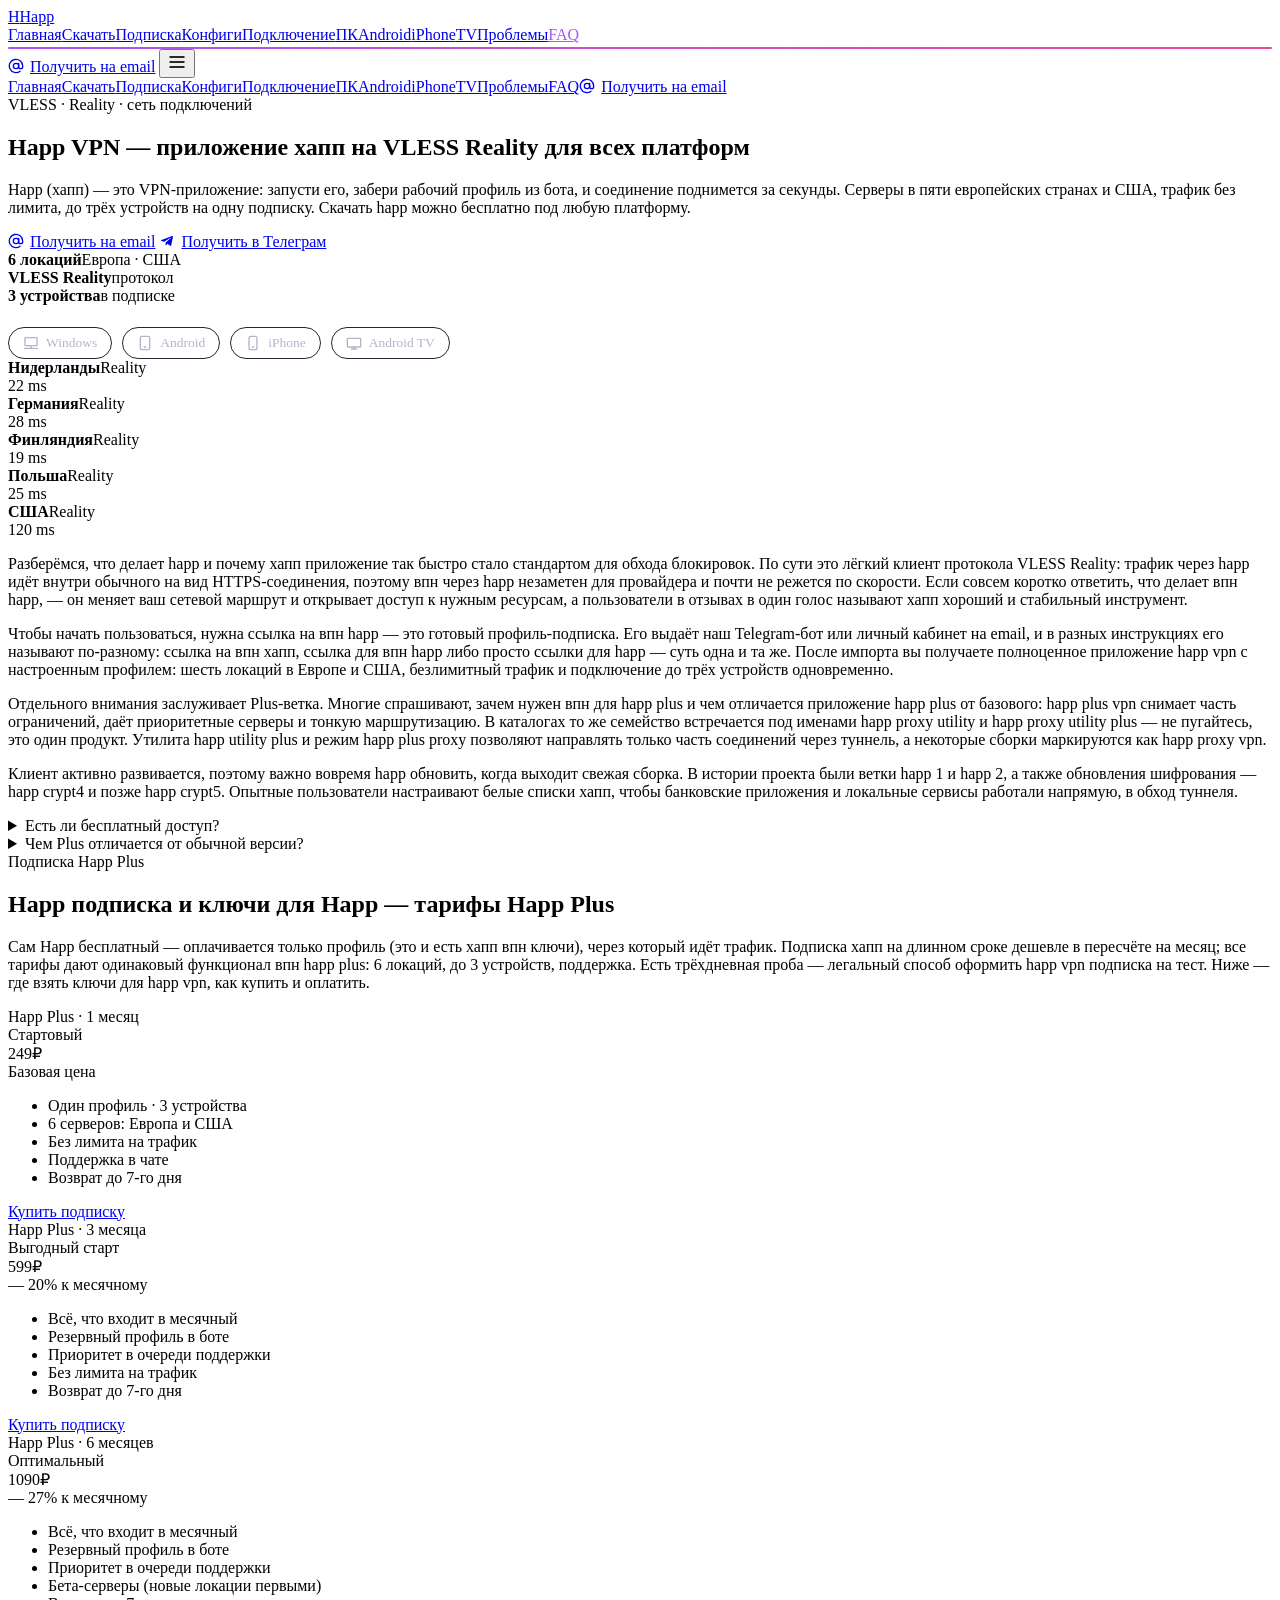
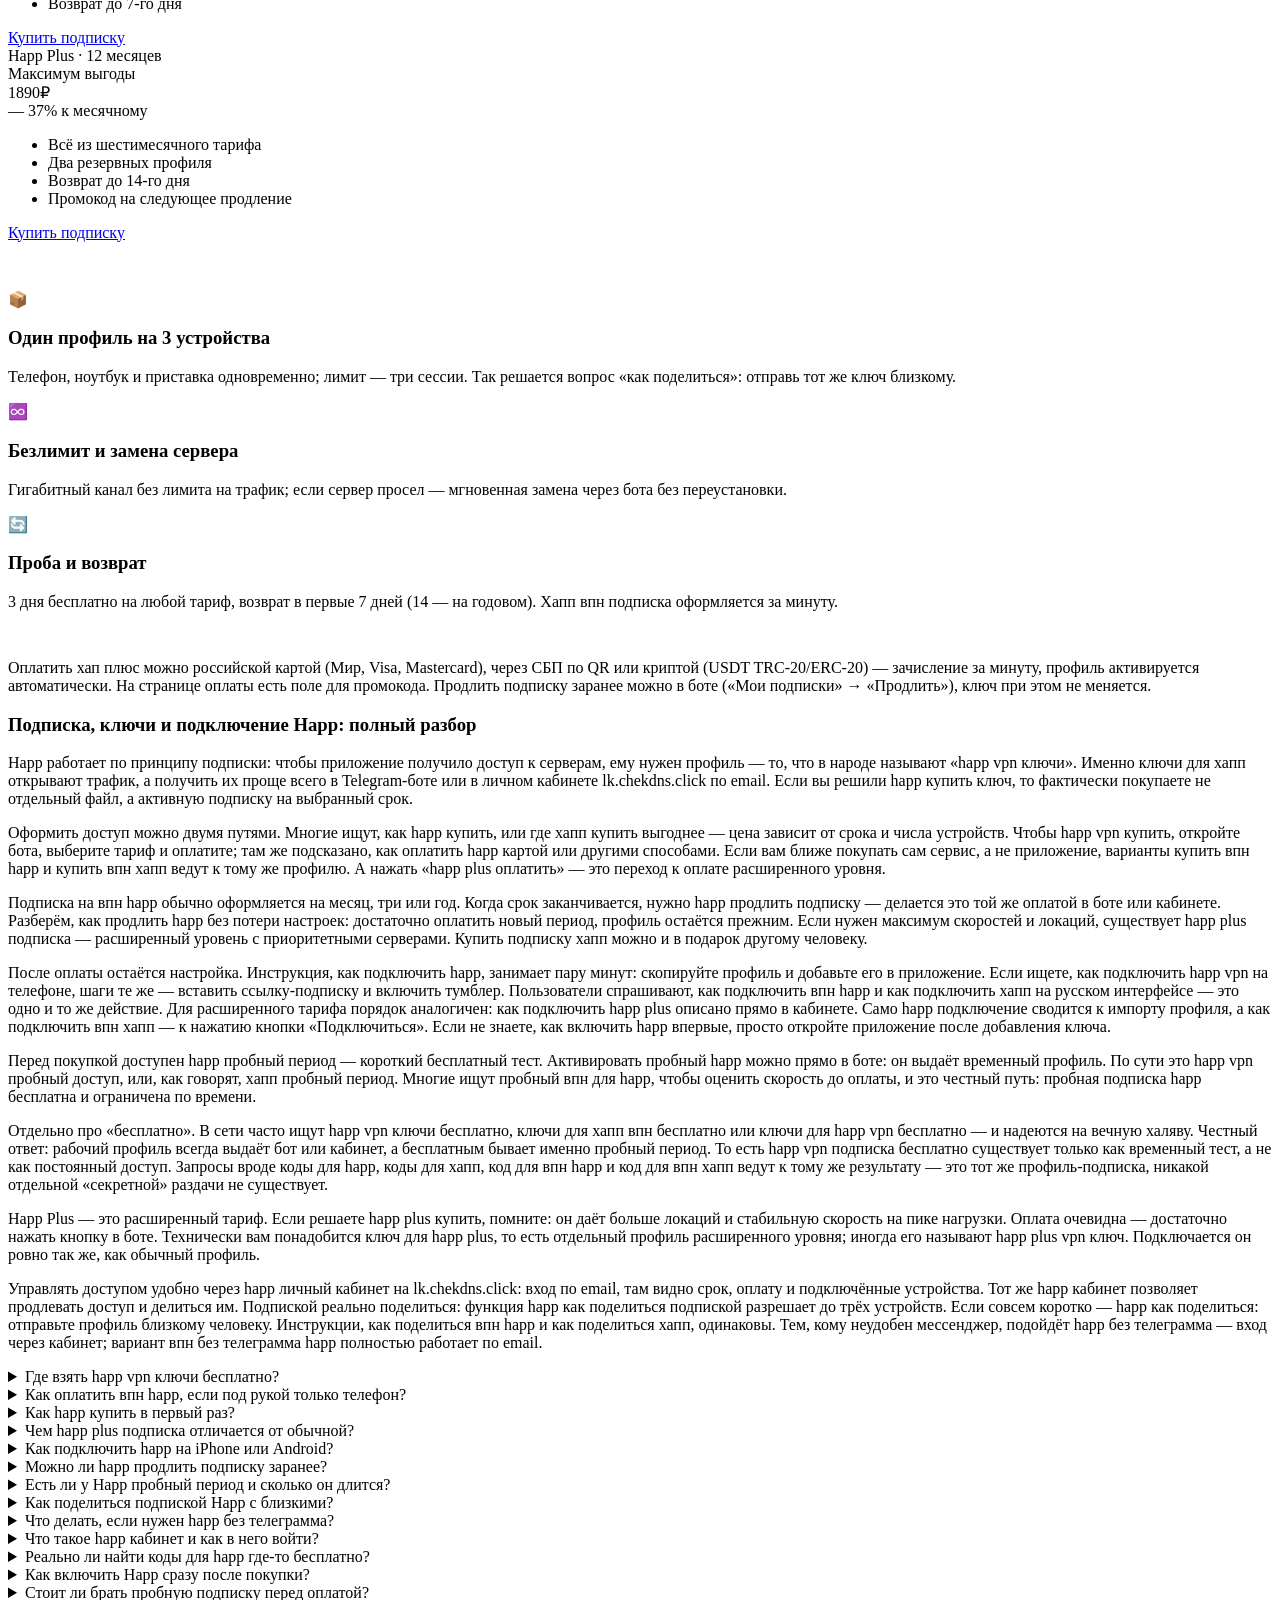
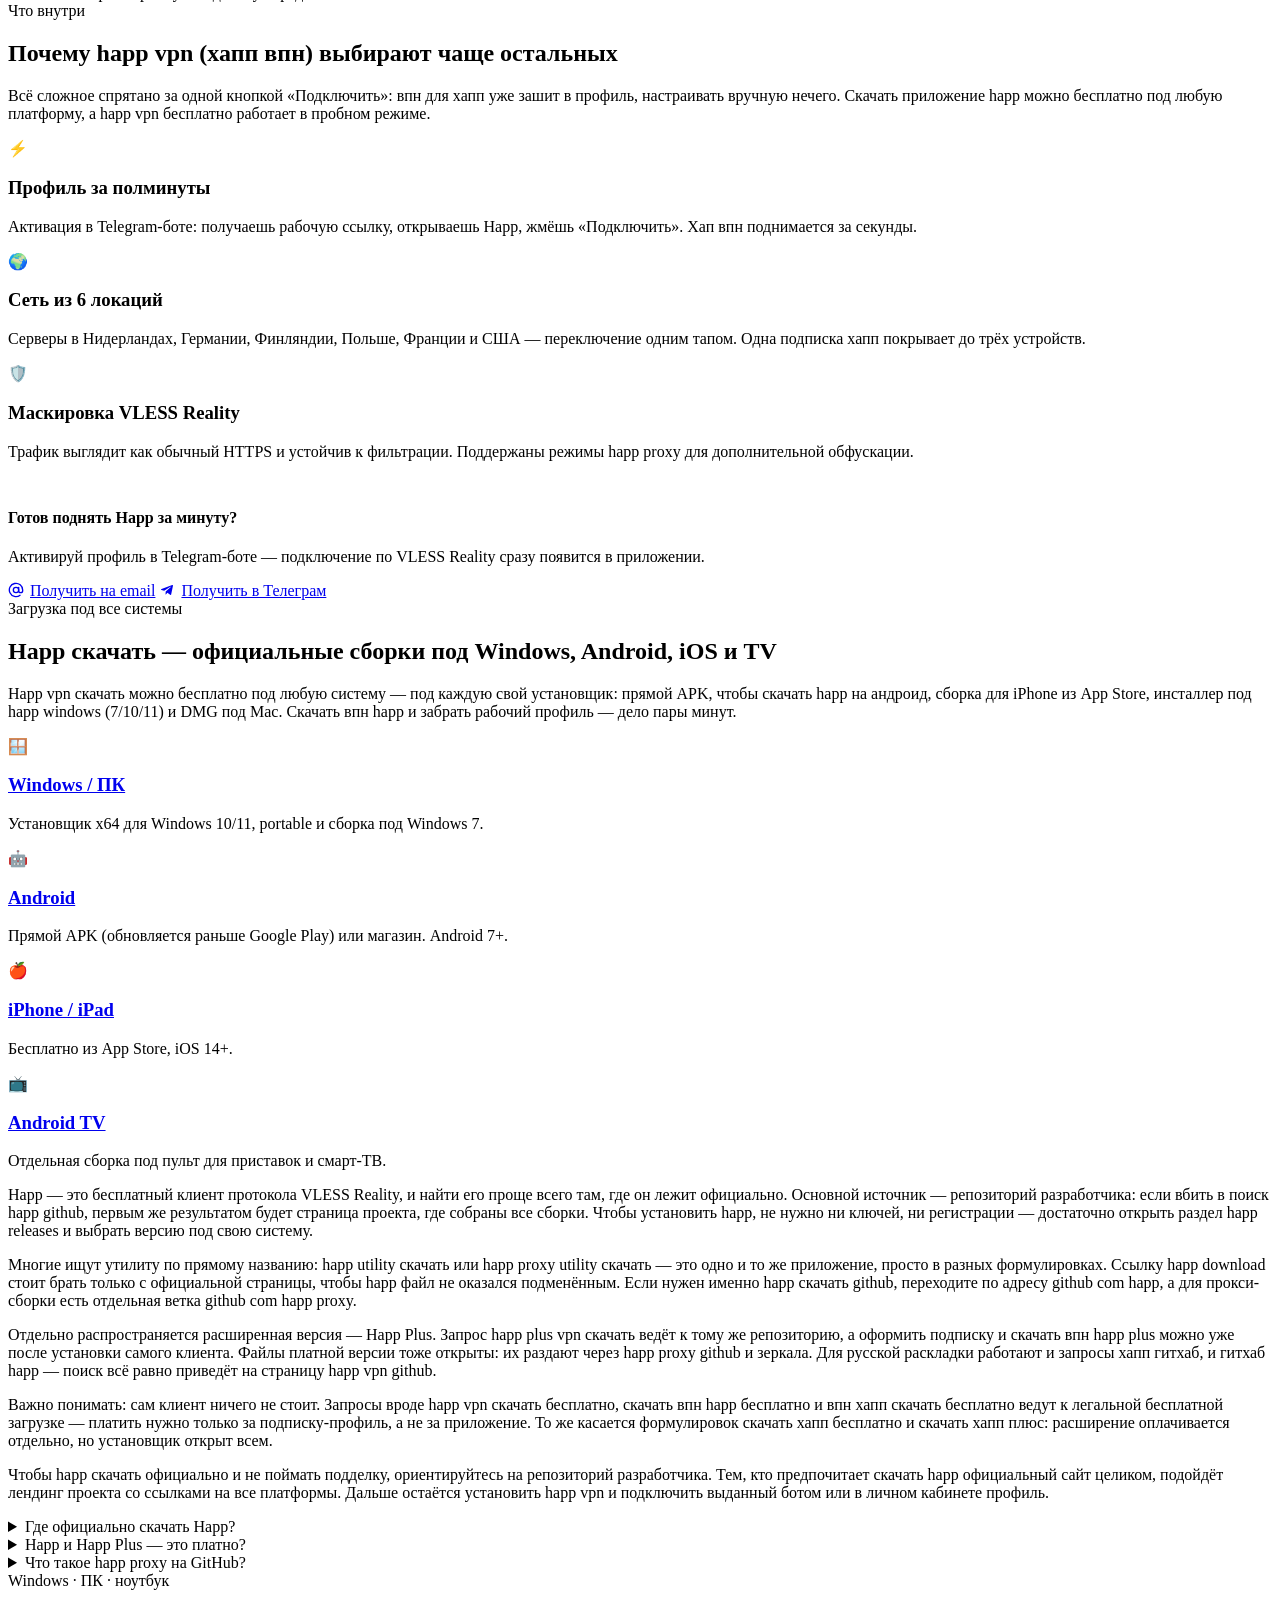
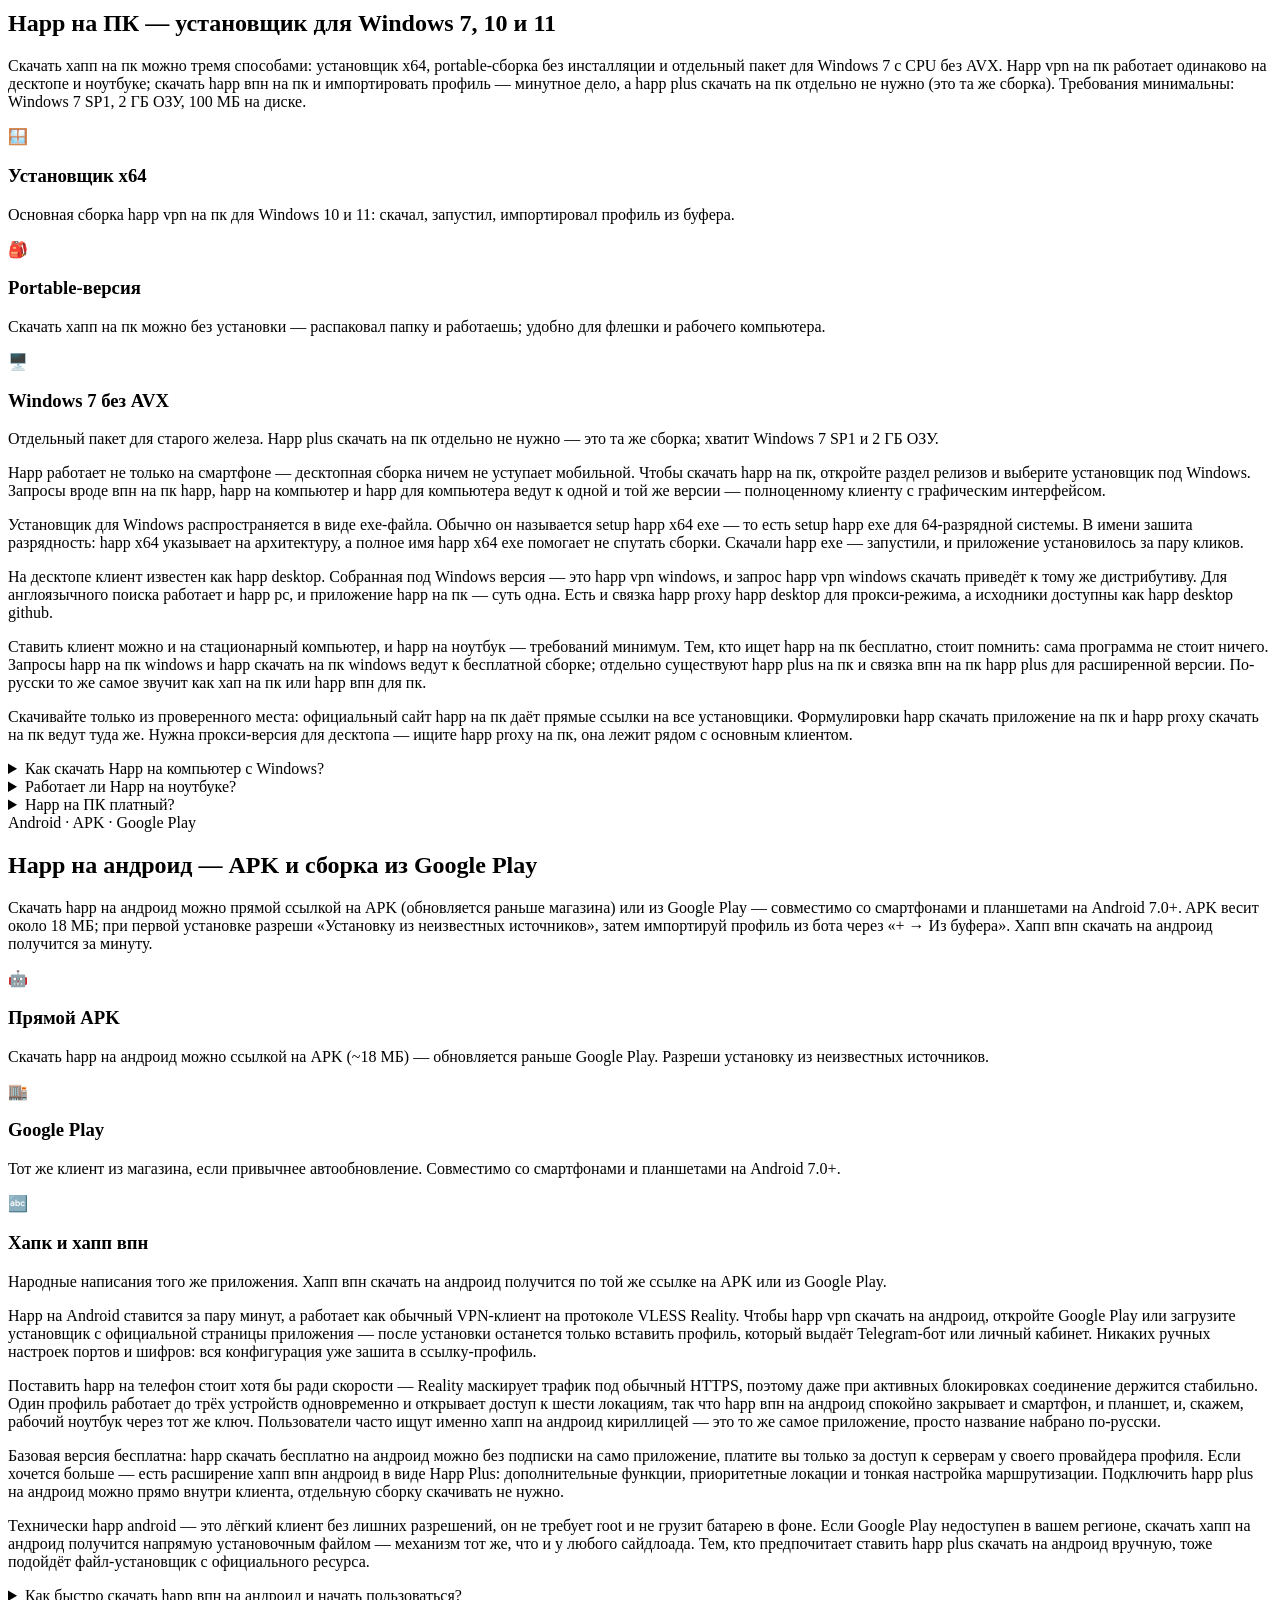
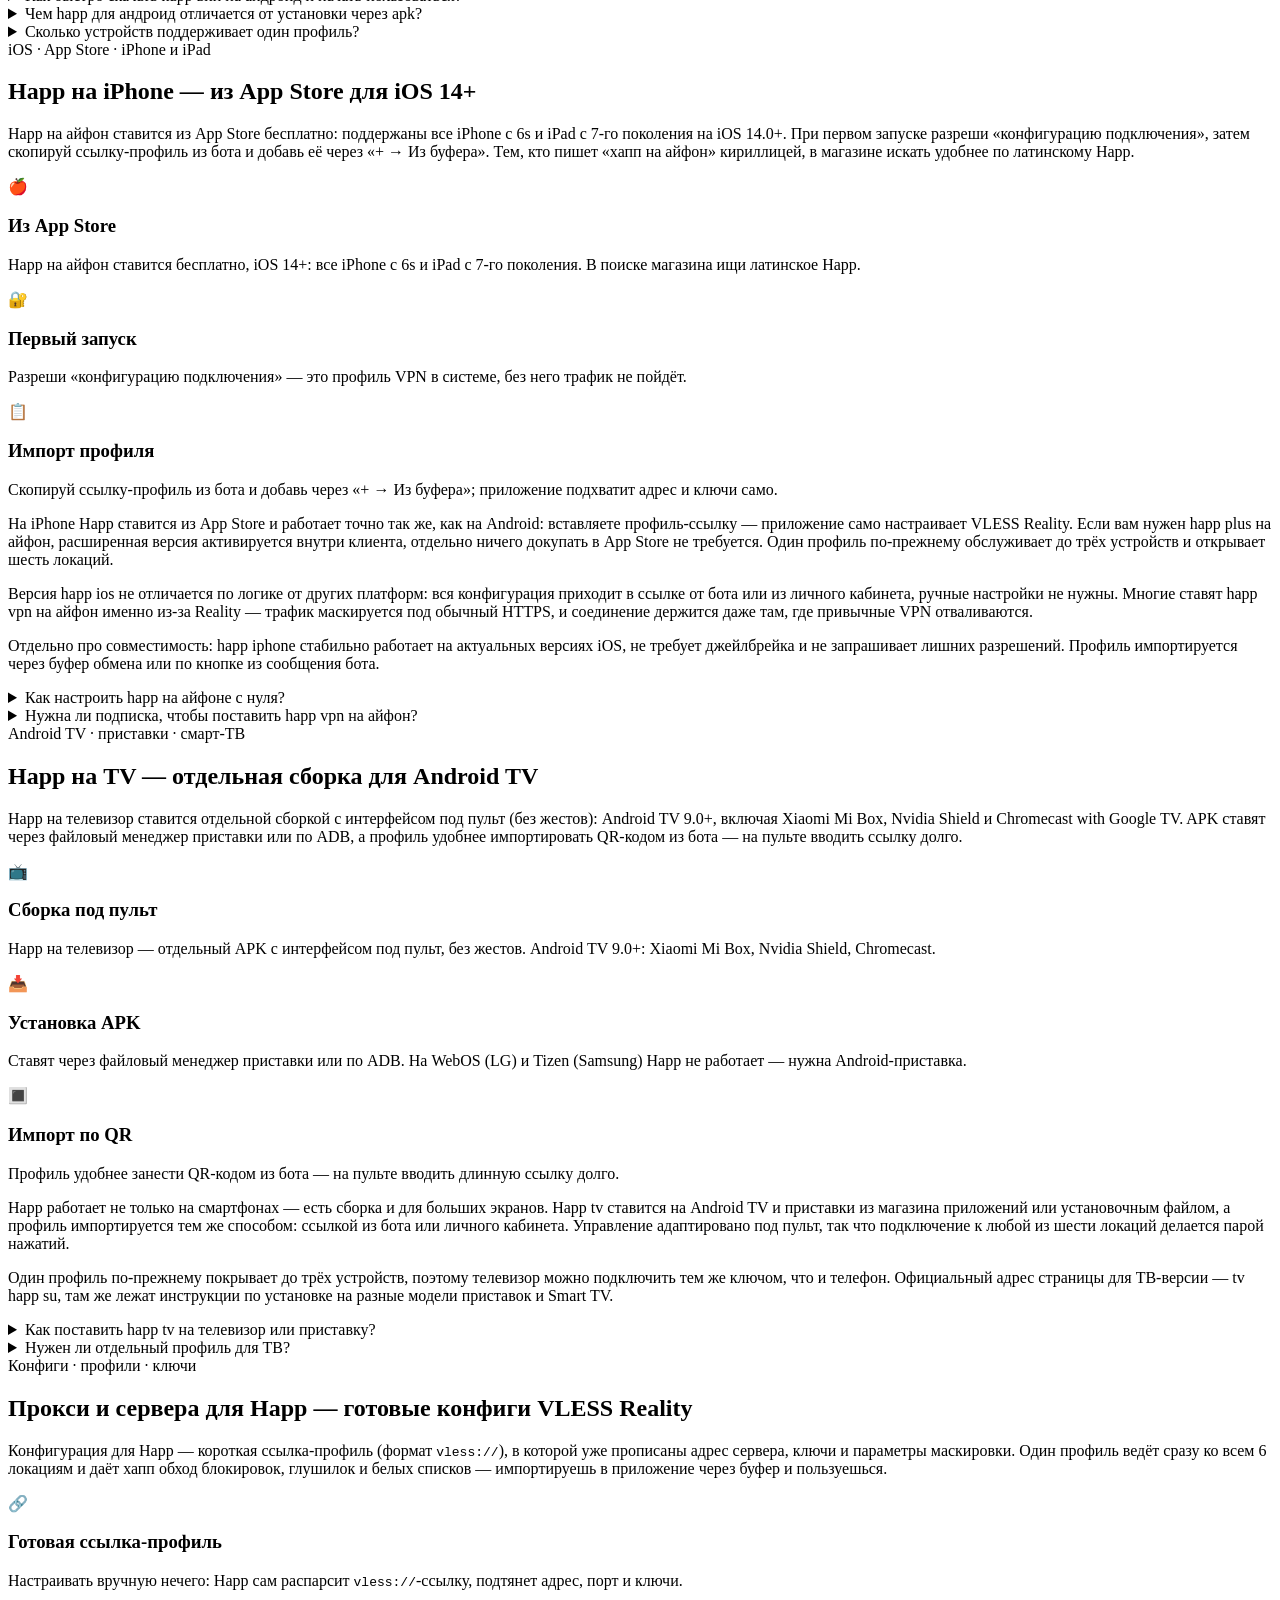
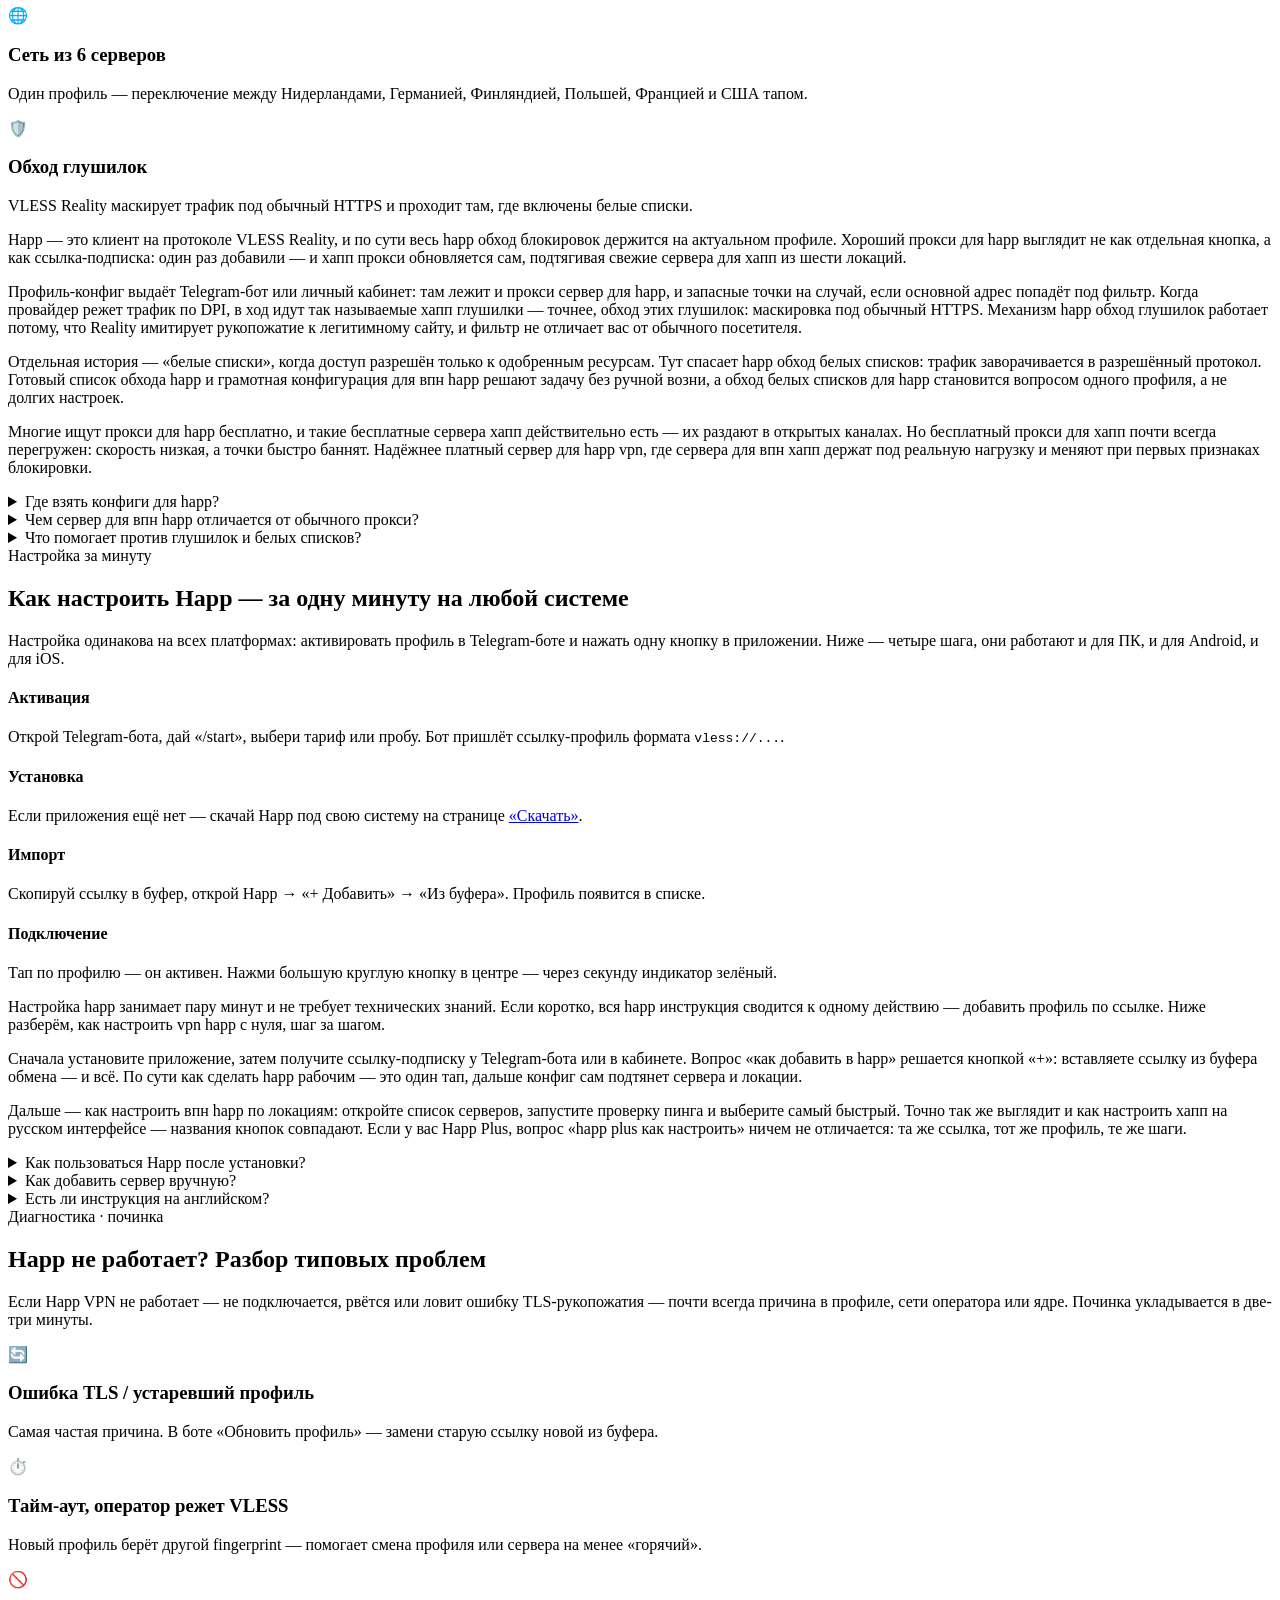
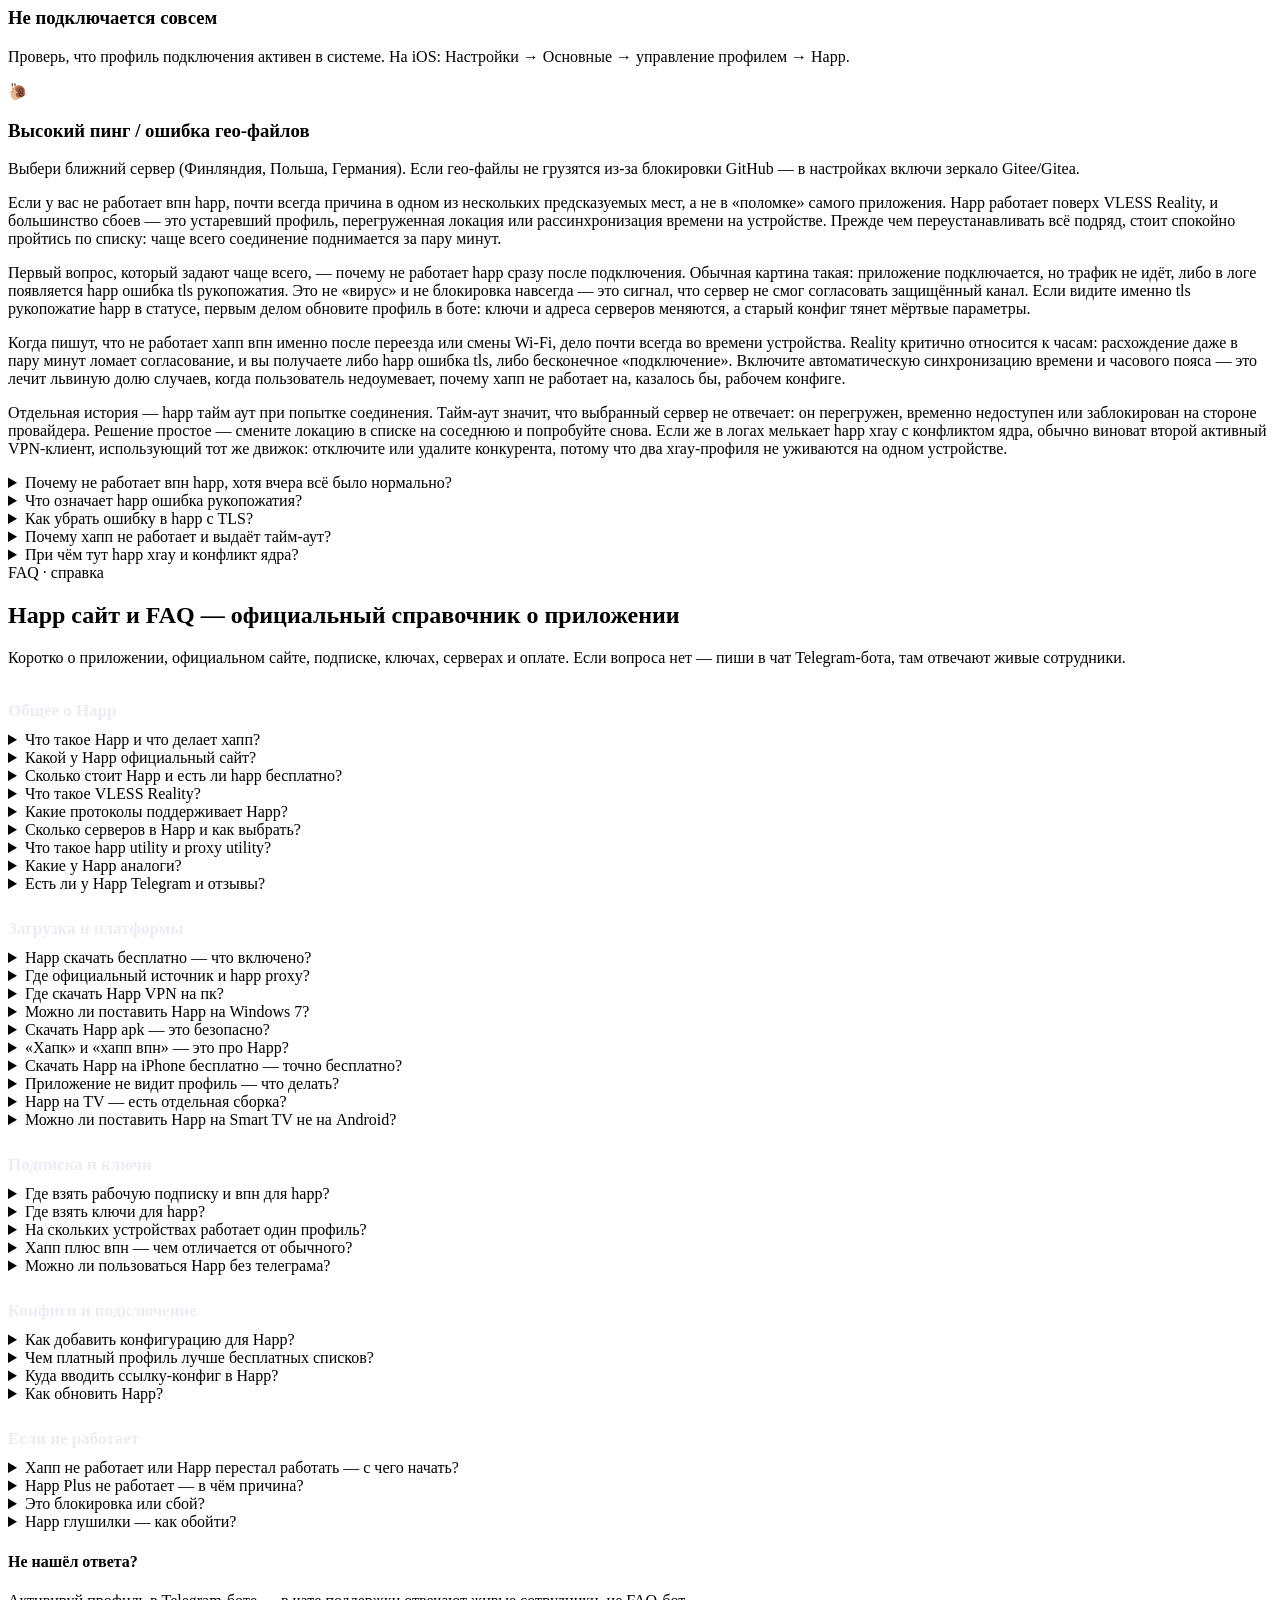
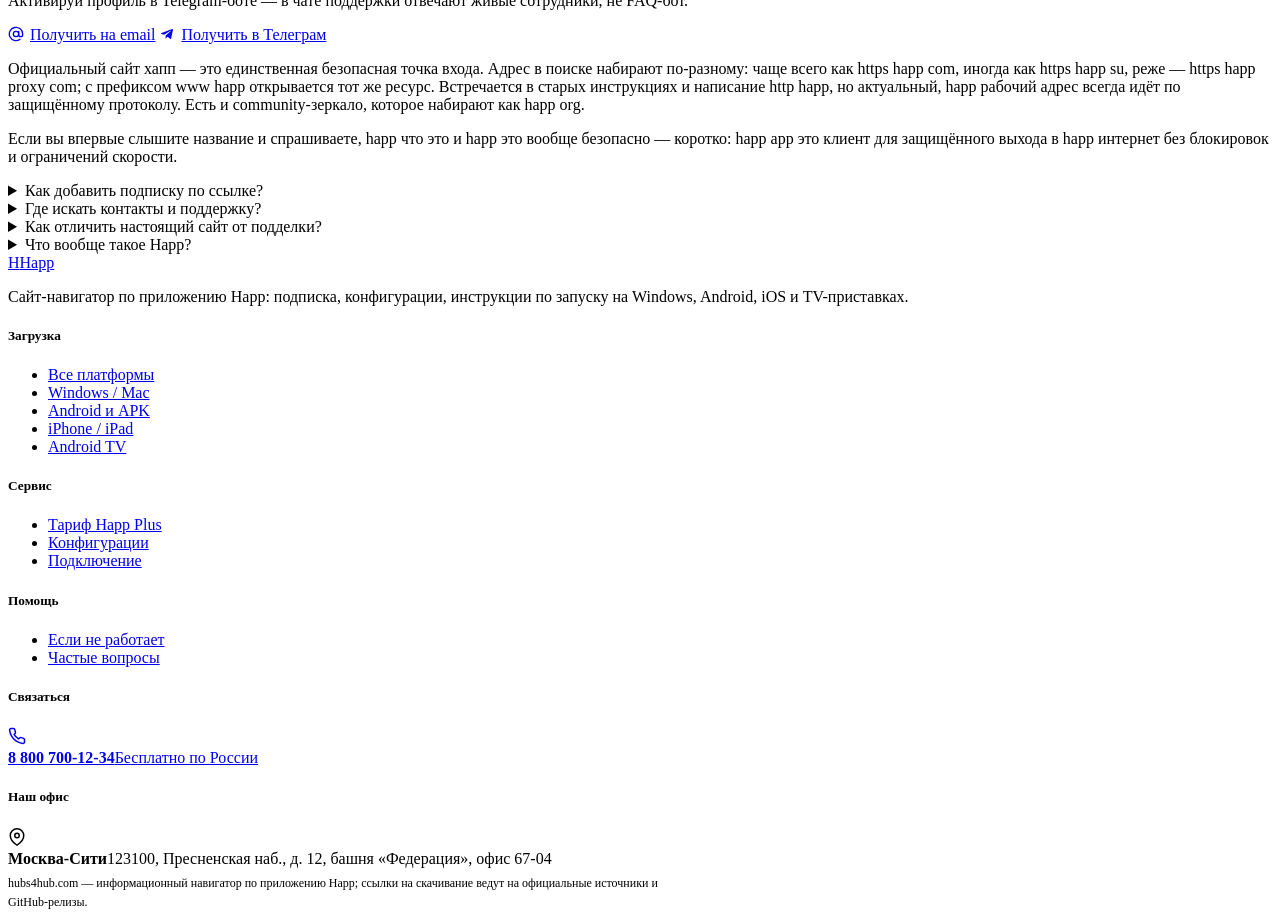
==== commit 9d6bb2d0: "Expand Happ keyword coverage to 300/300 core: add SEO content blocks per section + FAQ, mirror style" ====
--- a/public/index.html
+++ b/public/index.html
@@ -17,7 +17,7 @@
 <link rel="preconnect" href="https://mc.yandex.ru" crossorigin>
 <link rel="preconnect" href="https://fonts.gstatic.com" crossorigin>
 <link rel="stylesheet" href="https://fonts.googleapis.com/css2?family=Inter:wght@400;500;600;700&family=Outfit:wght@500;600;700;800&family=JetBrains+Mono:wght@500&display=swap">
-<link rel="stylesheet" href="/assets/styles-btntg.css">
+<link rel="stylesheet" href="/assets/styles-seo.css">
 <link rel="icon" type="image/svg+xml" href="/favicon.svg">
 <script type="application/ld+json">{"@context": "https://schema.org", "@graph": [{"@type": "Organization", "@id": "https://hubs4hub.com/#org", "name": "Happ", "url": "https://hubs4hub.com/", "logo": "https://hubs4hub.com/favicon.svg"}, {"@type": "WebSite", "@id": "https://hubs4hub.com/#site", "url": "https://hubs4hub.com/", "name": "Happ", "inLanguage": "ru-RU", "publisher": {"@id": "https://hubs4hub.com/#org"}}]}</script>
 <style>html{scroll-behavior:smooth}section[id]{scroll-margin-top:80px}#rp{position:fixed;top:0;left:0;height:3px;width:0;z-index:9999;background:linear-gradient(90deg,var(--indigo,#a855f7),var(--violet,#ec4899));transition:width .1s ease-out}#btt{position:fixed;right:20px;bottom:20px;width:46px;height:46px;border-radius:50%;border:1px solid var(--line-strong,#2a2333);background:rgba(20,16,28,.86);backdrop-filter:blur(8px);color:#fff;font-size:20px;cursor:pointer;opacity:0;pointer-events:none;transition:opacity .25s;z-index:9998;display:flex;align-items:center;justify-content:center}#btt.on{opacity:1;pointer-events:auto}#btt:hover{border-color:var(--indigo,#a855f7)}section[id].sec-alt{background:rgba(255,255,255,.014)}.nav-links a.active{color:var(--indigo,#a855f7)}.nav-links a.active::after{content:"";display:block;height:2px;border-radius:2px;margin-top:3px;background:linear-gradient(90deg,var(--indigo,#a855f7),var(--violet,#ec4899))}
@@ -78,6 +78,14 @@
   </div>
 </section>
 <!-- === podpiska === -->
+<section class="section"><div class="seo-block">
+<p>Разберёмся, что делает happ и почему хапп приложение так быстро стало стандартом для обхода блокировок. По сути это лёгкий клиент протокола VLESS Reality: трафик через happ идёт внутри обычного на вид HTTPS-соединения, поэтому впн через happ незаметен для провайдера и почти не режется по скорости. Если совсем коротко ответить, что делает впн happ, — он меняет ваш сетевой маршрут и открывает доступ к нужным ресурсам, а пользователи в отзывах в один голос называют хапп хороший и стабильный инструмент.</p>
+<p>Чтобы начать пользоваться, нужна ссылка на впн happ — это готовый профиль-подписка. Его выдаёт наш Telegram-бот или личный кабинет на email, и в разных инструкциях его называют по-разному: ссылка на впн хапп, ссылка для впн happ либо просто ссылки для happ — суть одна и та же. После импорта вы получаете полноценное приложение happ vpn с настроенным профилем: шесть локаций в Европе и США, безлимитный трафик и подключение до трёх устройств одновременно.</p>
+<p>Отдельного внимания заслуживает Plus-ветка. Многие спрашивают, зачем нужен впн для happ plus и чем отличается приложение happ plus от базового: happ plus vpn снимает часть ограничений, даёт приоритетные серверы и тонкую маршрутизацию. В каталогах то же семейство встречается под именами happ proxy utility и happ proxy utility plus — не пугайтесь, это один продукт. Утилита happ utility plus и режим happ plus proxy позволяют направлять только часть соединений через туннель, а некоторые сборки маркируются как happ proxy vpn.</p>
+<p>Клиент активно развивается, поэтому важно вовремя happ обновить, когда выходит свежая сборка. В истории проекта были ветки happ 1 и happ 2, а также обновления шифрования — happ crypt4 и позже happ crypt5. Опытные пользователи настраивают белые списки хапп, чтобы банковские приложения и локальные сервисы работали напрямую, в обход туннеля.</p>
+<details><summary>Есть ли бесплатный доступ?</summary><div class="ans">Да, бесплатный хапп доступен для теста: базовый режим ничего не стоит, а happ free даёт понять качество связи ещё до подключения платного тарифа. Скачать и найти happ несложно — официальный клиент есть под все основные платформы.</div></details>
+<details><summary>Чем Plus отличается от обычной версии?</summary><div class="ans">Базовая версия закрывает повседневные задачи, а впн для happ plus добавляет скорость и приоритет. Если видите названия happ utility plus или happ plus proxy — это и есть расширенная сборка того же клиента.</div></details>
+</div></section>
 <section id="podpiska" class="section">
   <div class="wrap">
     <div class="section-head">
@@ -126,7 +134,30 @@
     </div>
     <p class="lead">Оплатить хап плюс можно российской картой (Мир, Visa, Mastercard), через СБП по QR или криптой (USDT TRC-20/ERC-20) — зачисление за минуту, профиль активируется автоматически. На странице оплаты есть поле для промокода. Продлить подписку заранее можно в боте («Мои подписки» → «Продлить»), ключ при этом не меняется.</p>
   </div>
-</section>
+<div class="seo-block">
+<h3>Подписка, ключи и подключение Happ: полный разбор</h3>
+<p>Happ работает по принципу подписки: чтобы приложение получило доступ к серверам, ему нужен профиль — то, что в народе называют «happ vpn ключи». Именно ключи для хапп открывают трафик, а получить их проще всего в Telegram-боте или в личном кабинете lk.chekdns.click по email. Если вы решили happ купить ключ, то фактически покупаете не отдельный файл, а активную подписку на выбранный срок.</p>
+<p>Оформить доступ можно двумя путями. Многие ищут, как happ купить, или где хапп купить выгоднее — цена зависит от срока и числа устройств. Чтобы happ vpn купить, откройте бота, выберите тариф и оплатите; там же подсказано, как оплатить happ картой или другими способами. Если вам ближе покупать сам сервис, а не приложение, варианты купить впн happ и купить впн хапп ведут к тому же профилю. А нажать «happ plus оплатить» — это переход к оплате расширенного уровня.</p>
+<p>Подписка на впн happ обычно оформляется на месяц, три или год. Когда срок заканчивается, нужно happ продлить подписку — делается это той же оплатой в боте или кабинете. Разберём, как продлить happ без потери настроек: достаточно оплатить новый период, профиль остаётся прежним. Если нужен максимум скоростей и локаций, существует happ plus подписка — расширенный уровень с приоритетными серверами. Купить подписку хапп можно и в подарок другому человеку.</p>
+<p>После оплаты остаётся настройка. Инструкция, как подключить happ, занимает пару минут: скопируйте профиль и добавьте его в приложение. Если ищете, как подключить happ vpn на телефоне, шаги те же — вставить ссылку-подписку и включить тумблер. Пользователи спрашивают, как подключить впн happ и как подключить хапп на русском интерфейсе — это одно и то же действие. Для расширенного тарифа порядок аналогичен: как подключить happ plus описано прямо в кабинете. Само happ подключение сводится к импорту профиля, а как подключить впн хапп — к нажатию кнопки «Подключиться». Если не знаете, как включить happ впервые, просто откройте приложение после добавления ключа.</p>
+<p>Перед покупкой доступен happ пробный период — короткий бесплатный тест. Активировать пробный happ можно прямо в боте: он выдаёт временный профиль. По сути это happ vpn пробный доступ, или, как говорят, хапп пробный период. Многие ищут пробный впн для happ, чтобы оценить скорость до оплаты, и это честный путь: пробная подписка happ бесплатна и ограничена по времени.</p>
+<p>Отдельно про «бесплатно». В сети часто ищут happ vpn ключи бесплатно, ключи для хапп впн бесплатно или ключи для happ vpn бесплатно — и надеются на вечную халяву. Честный ответ: рабочий профиль всегда выдаёт бот или кабинет, а бесплатным бывает именно пробный период. То есть happ vpn подписка бесплатно существует только как временный тест, а не как постоянный доступ. Запросы вроде коды для happ, коды для хапп, код для впн happ и код для впн хапп ведут к тому же результату — это тот же профиль-подписка, никакой отдельной «секретной» раздачи не существует.</p>
+<p>Happ Plus — это расширенный тариф. Если решаете happ plus купить, помните: он даёт больше локаций и стабильную скорость на пике нагрузки. Оплата очевидна — достаточно нажать кнопку в боте. Технически вам понадобится ключ для happ plus, то есть отдельный профиль расширенного уровня; иногда его называют happ plus vpn ключ. Подключается он ровно так же, как обычный профиль.</p>
+<p>Управлять доступом удобно через happ личный кабинет на lk.chekdns.click: вход по email, там видно срок, оплату и подключённые устройства. Тот же happ кабинет позволяет продлевать доступ и делиться им. Подпиской реально поделиться: функция happ как поделиться подпиской разрешает до трёх устройств. Если совсем коротко — happ как поделиться: отправьте профиль близкому человеку. Инструкции, как поделиться впн happ и как поделиться хапп, одинаковы. Тем, кому неудобен мессенджер, подойдёт happ без телеграмма — вход через кабинет; вариант впн без телеграмма happ полностью работает по email.</p>
+<details><summary>Где взять happ vpn ключи бесплатно?</summary><div class="ans">Бесплатно доступен только пробный период: бот выдаёт временный рабочий профиль, чтобы вы проверили скорость. Постоянных «вечных» ключей не бывает — после теста доступ оформляется через оплату подписки.</div></details>
+<details><summary>Как оплатить впн happ, если под рукой только телефон?</summary><div class="ans">Вопрос, как оплатить впн happ, решается прямо в боте или кабинете: выбираете тариф, жмёте оплату и получаете активный профиль. Доступны карта и альтернативные способы, всё делается со смартфона за минуту.</div></details>
+<details><summary>Как happ купить в первый раз?</summary><div class="ans">Откройте Telegram-бот или lk.chekdns.click, выберите срок подписки, оплатите — и получите профиль. Именно так проще всего хапп купить новичку, отдельная регистрация с паролями не нужна, вход в кабинет по email.</div></details>
+<details><summary>Чем happ plus подписка отличается от обычной?</summary><div class="ans">Happ Plus даёт приоритетные серверы, больше локаций и стабильную скорость в час пик. Если решаете happ plus купить, вы получаете ключ для happ plus — тот же формат профиля, только расширенного уровня.</div></details>
+<details><summary>Как подключить happ на iPhone или Android?</summary><div class="ans">Скопируйте ссылку-подписку из бота, откройте приложение, добавьте профиль и включите тумблер. Порядок, как подключить happ vpn, одинаков на обеих системах; happ подключение занимает не больше двух минут.</div></details>
+<details><summary>Можно ли happ продлить подписку заранее?</summary><div class="ans">Да. Чтобы happ продлить подписку, оплатите новый период до окончания текущего — время просто добавится к сроку. Настройки и сам профиль при этом не меняются, переподключать ничего не нужно.</div></details>
+<details><summary>Есть ли у Happ пробный период и сколько он длится?</summary><div class="ans">Да, happ пробный период активируется в боте одной кнопкой и выдаёт временный профиль. Это полноценный happ vpn пробный доступ, чтобы оценить сервис до покупки; длительность ограничена, но её хватает на проверку скорости.</div></details>
+<details><summary>Как поделиться подпиской Happ с близкими?</summary><div class="ans">В кабинете есть функция happ как поделиться подпиской: один профиль работает до трёх устройств. Инструкция, как поделиться впн happ, простая — отправьте ссылку-профиль, и человек добавит её в своё приложение.</div></details>
+<details><summary>Что делать, если нужен happ без телеграмма?</summary><div class="ans">Используйте личный кабинет lk.chekdns.click со входом по email — это и есть впн без телеграмма happ. Там доступны оплата, продление и профиль, мессенджер для управления доступом не обязателен.</div></details>
+<details><summary>Что такое happ кабинет и как в него войти?</summary><div class="ans">Happ личный кабинет — это панель на lk.chekdns.click с входом по email. В ней видно срок подписки, историю оплат и устройства; отсюда же удобно продлевать доступ и делиться им.</div></details>
+<details><summary>Реально ли найти коды для happ где-то бесплатно?</summary><div class="ans">Запросы вроде коды для хапп или код для впн happ на деле ведут к обычному профилю-подписке. Бесплатно можно получить только пробный доступ; рабочий постоянный ключ выдаётся ботом или кабинетом после оплаты.</div></details>
+<details><summary>Как включить Happ сразу после покупки?</summary><div class="ans">Как включить happ: добавьте купленный профиль в приложение и нажмите «Подключиться». Если брали расширенный тариф, вопрос, как подключить happ plus, решается так же — тем же импортом ключа.</div></details>
+<details><summary>Стоит ли брать пробную подписку перед оплатой?</summary><div class="ans">Да, пробная подписка happ — правильный первый шаг: это бесплатный пробный впн для happ, который показывает реальную скорость на ваших сайтах и сервисах. Понравится — оформляете полный доступ, купить впн happ можно сразу из того же бота.</div></details>
+</div></section>
 <section class="section">
   <div class="wrap">
     <div class="section-head">
@@ -163,7 +194,16 @@
       <div class="feat"><div class="feat-ico">📺</div><h3><a href="#tv">Android TV</a></h3><p>Отдельная сборка под пульт для приставок и смарт-ТВ.</p></div>
     </div>
   </div>
-</section>
+<div class="seo-block">
+<p>Happ — это бесплатный клиент протокола VLESS Reality, и найти его проще всего там, где он лежит официально. Основной источник — репозиторий разработчика: если вбить в поиск happ github, первым же результатом будет страница проекта, где собраны все сборки. Чтобы установить happ, не нужно ни ключей, ни регистрации — достаточно открыть раздел happ releases и выбрать версию под свою систему.</p>
+<p>Многие ищут утилиту по прямому названию: happ utility скачать или happ proxy utility скачать — это одно и то же приложение, просто в разных формулировках. Ссылку happ download стоит брать только с официальной страницы, чтобы happ файл не оказался подменённым. Если нужен именно happ скачать github, переходите по адресу github com happ, а для прокси-сборки есть отдельная ветка github com happ proxy.</p>
+<p>Отдельно распространяется расширенная версия — Happ Plus. Запрос happ plus vpn скачать ведёт к тому же репозиторию, а оформить подписку и скачать впн happ plus можно уже после установки самого клиента. Файлы платной версии тоже открыты: их раздают через happ proxy github и зеркала. Для русской раскладки работают и запросы хапп гитхаб, и гитхаб happ — поиск всё равно приведёт на страницу happ vpn github.</p>
+<p>Важно понимать: сам клиент ничего не стоит. Запросы вроде happ vpn скачать бесплатно, скачать впн happ бесплатно и впн хапп скачать бесплатно ведут к легальной бесплатной загрузке — платить нужно только за подписку-профиль, а не за приложение. То же касается формулировок скачать хапп бесплатно и скачать хапп плюс: расширение оплачивается отдельно, но установщик открыт всем.</p>
+<p>Чтобы happ скачать официально и не поймать подделку, ориентируйтесь на репозиторий разработчика. Тем, кто предпочитает скачать happ официальный сайт целиком, подойдёт лендинг проекта со ссылками на все платформы. Дальше остаётся установить happ vpn и подключить выданный ботом или в личном кабинете профиль.</p>
+<details><summary>Где официально скачать Happ?</summary><div class="ans">Единственный надёжный источник — репозиторий разработчика. Наберите happ github или откройте раздел happ releases, выберите версию под свою ОС и загрузите happ файл напрямую. Так вы получите оригинал, а не подделку.</div></details>
+<details><summary>Happ и Happ Plus — это платно?</summary><div class="ans">Сам клиент бесплатный: запросы happ download, скачать хапп бесплатно и happ vpn скачать бесплатно ведут к свободной загрузке. Платите вы только за подписку — её же использует и Happ Plus.</div></details>
+<details><summary>Что такое happ proxy на GitHub?</summary><div class="ans">Это прокси-ориентированная сборка клиента. Найти её можно по адресу github com happ proxy или через поиск happ proxy github — функционально она близка к основному приложению.</div></details>
+</div></section>
 <!-- === pk === -->
 <section id="pk" class="section">
   <div class="wrap">
@@ -178,7 +218,16 @@
       <div class="feat"><div class="feat-ico">🖥️</div><h3>Windows 7 без AVX</h3><p>Отдельный пакет для старого железа. Happ plus скачать на пк отдельно не нужно — это та же сборка; хватит Windows 7 SP1 и 2 ГБ ОЗУ.</p></div>
     </div>
   </div>
-</section>
+<div class="seo-block">
+<p>Happ работает не только на смартфоне — десктопная сборка ничем не уступает мобильной. Чтобы скачать happ на пк, откройте раздел релизов и выберите установщик под Windows. Запросы вроде впн на пк happ, happ на компьютер и happ для компьютера ведут к одной и той же версии — полноценному клиенту с графическим интерфейсом.</p>
+<p>Установщик для Windows распространяется в виде exe-файла. Обычно он называется setup happ x64 exe — то есть setup happ exe для 64-разрядной системы. В имени зашита разрядность: happ x64 указывает на архитектуру, а полное имя happ x64 exe помогает не спутать сборки. Скачали happ exe — запустили, и приложение установилось за пару кликов.</p>
+<p>На десктопе клиент известен как happ desktop. Собранная под Windows версия — это happ vpn windows, и запрос happ vpn windows скачать приведёт к тому же дистрибутиву. Для англоязычного поиска работает и happ pc, и приложение happ на пк — суть одна. Есть и связка happ proxy happ desktop для прокси-режима, а исходники доступны как happ desktop github.</p>
+<p>Ставить клиент можно и на стационарный компьютер, и happ на ноутбук — требований минимум. Тем, кто ищет happ на пк бесплатно, стоит помнить: сама программа не стоит ничего. Запросы happ на пк windows и happ скачать на пк windows ведут к бесплатной сборке; отдельно существуют happ plus на пк и связка впн на пк happ plus для расширенной версии. По-русски то же самое звучит как хап на пк или happ впн для пк.</p>
+<p>Скачивайте только из проверенного места: официальный сайт happ на пк даёт прямые ссылки на все установщики. Формулировки happ скачать приложение на пк и happ proxy скачать на пк ведут туда же. Нужна прокси-версия для десктопа — ищите happ proxy на пк, она лежит рядом с основным клиентом.</p>
+<details><summary>Как скачать Happ на компьютер с Windows?</summary><div class="ans">Откройте страницу релизов, найдите файл setup happ x64 exe и запустите его. Это стандартный happ exe-установщик: чтобы скачать happ на пк, других инструментов не нужно.</div></details>
+<details><summary>Работает ли Happ на ноутбуке?</summary><div class="ans">Да. Клиент одинаково ставится и на десктоп, и happ на ноутбук. Версия happ vpn windows нетребовательна к железу и подходит любому современному happ pc.</div></details>
+<details><summary>Happ на ПК платный?</summary><div class="ans">Нет, happ на пк бесплатно: программа happ desktop загружается свободно. Оплачивается лишь подписка — её же использует happ plus на пк.</div></details>
+</div></section>
 <!-- === android === -->
 <section id="android" class="section">
   <div class="wrap">
@@ -193,7 +242,15 @@
       <div class="feat"><div class="feat-ico">🔤</div><h3>Хапк и хапп впн</h3><p>Народные написания того же приложения. Хапп впн скачать на андроид получится по той же ссылке на APK или из Google Play.</p></div>
     </div>
   </div>
-</section>
+<div class="seo-block">
+<p>Happ на Android ставится за пару минут, а работает как обычный VPN-клиент на протоколе VLESS Reality. Чтобы happ vpn скачать на андроид, откройте Google Play или загрузите установщик с официальной страницы приложения — после установки останется только вставить профиль, который выдаёт Telegram-бот или личный кабинет. Никаких ручных настроек портов и шифров: вся конфигурация уже зашита в ссылку-профиль.</p>
+<p>Поставить happ на телефон стоит хотя бы ради скорости — Reality маскирует трафик под обычный HTTPS, поэтому даже при активных блокировках соединение держится стабильно. Один профиль работает до трёх устройств одновременно и открывает доступ к шести локациям, так что happ впн на андроид спокойно закрывает и смартфон, и планшет, и, скажем, рабочий ноутбук через тот же ключ. Пользователи часто ищут именно хапп на андроид кириллицей — это то же самое приложение, просто название набрано по-русски.</p>
+<p>Базовая версия бесплатна: happ скачать бесплатно на андроид можно без подписки на само приложение, платите вы только за доступ к серверам у своего провайдера профиля. Если хочется больше — есть расширение хапп впн андроид в виде Happ Plus: дополнительные функции, приоритетные локации и тонкая настройка маршрутизации. Подключить happ plus на андроид можно прямо внутри клиента, отдельную сборку скачивать не нужно.</p>
+<p>Технически happ android — это лёгкий клиент без лишних разрешений, он не требует root и не грузит батарею в фоне. Если Google Play недоступен в вашем регионе, скачать хапп на андроид получится напрямую установочным файлом — механизм тот же, что и у любого сайдлоада. Тем, кто предпочитает ставить happ plus скачать на андроид вручную, тоже подойдёт файл-установщик с официального ресурса.</p>
+<details><summary>Как быстро скачать happ впн на андроид и начать пользоваться?</summary><div class="ans">Установите приложение из Google Play или официальным файлом, откройте его и вставьте профиль-ссылку из бота или личного кабинета. Клиент сам подхватит настройки. По сути, чтобы скачать happ впн на андроид и подключиться, нужно лишь два действия — установка и импорт профиля. Дальше нажимаете «Подключить» и выбираете одну из шести локаций.</div></details>
+<details><summary>Чем happ для андроид отличается от установки через apk?</summary><div class="ans">Функционально ничем: happ для андроид из Google Play и версия, которую ставят как happ vpn apk, — это одно и то же приложение. Разница только в способе доставки. Если магазин недоступен, вариант happ vpn скачать apk напрямую с официального сайта решает проблему, при этом обновления придётся ставить вручную, тогда как Play обновляет автоматически.</div></details>
+<details><summary>Сколько устройств поддерживает один профиль?</summary><div class="ans">Один профиль рассчитан на три устройства одновременно и даёт доступ к шести локациям. Это удобно: один ключ обслуживает и телефон, и планшет. Если нужны расширенные возможности, подключите Happ Plus — оформляется внутри приложения.</div></details>
+</div></section>
 <!-- === ios === -->
 <section id="ios" class="section">
   <div class="wrap">
@@ -208,7 +265,13 @@
       <div class="feat"><div class="feat-ico">📋</div><h3>Импорт профиля</h3><p>Скопируй ссылку-профиль из бота и добавь через «+ → Из буфера»; приложение подхватит адрес и ключи само.</p></div>
     </div>
   </div>
-</section>
+<div class="seo-block">
+<p>На iPhone Happ ставится из App Store и работает точно так же, как на Android: вставляете профиль-ссылку — приложение само настраивает VLESS Reality. Если вам нужен happ plus на айфон, расширенная версия активируется внутри клиента, отдельно ничего докупать в App Store не требуется. Один профиль по-прежнему обслуживает до трёх устройств и открывает шесть локаций.</p>
+<p>Версия happ ios не отличается по логике от других платформ: вся конфигурация приходит в ссылке от бота или из личного кабинета, ручные настройки не нужны. Многие ставят happ vpn на айфон именно из-за Reality — трафик маскируется под обычный HTTPS, и соединение держится даже там, где привычные VPN отваливаются.</p>
+<p>Отдельно про совместимость: happ iphone стабильно работает на актуальных версиях iOS, не требует джейлбрейка и не запрашивает лишних разрешений. Профиль импортируется через буфер обмена или по кнопке из сообщения бота.</p>
+<details><summary>Как настроить happ на айфоне с нуля?</summary><div class="ans">Разберём, как настроить happ на айфоне: установите приложение из App Store, скопируйте профиль-ссылку из Telegram-бота или личного кабинета, откройте Happ и вставьте её в поле импорта. Клиент сам подтянет сервер, протокол и ключи. После этого нажимаете «Подключить» и выбираете нужную из шести локаций — всё, VPN активен.</div></details>
+<details><summary>Нужна ли подписка, чтобы поставить happ vpn на айфон?</summary><div class="ans">Само приложение бесплатно. Платите вы только за доступ к серверам у провайдера профиля. Расширение Happ Plus — опционально: оно добавляет приоритетные локации и тонкую маршрутизацию, подключается прямо в приложении.</div></details>
+</div></section>
 <!-- === tv === -->
 <section id="tv" class="section">
   <div class="wrap">
@@ -223,7 +286,12 @@
       <div class="feat"><div class="feat-ico">🔳</div><h3>Импорт по QR</h3><p>Профиль удобнее занести QR-кодом из бота — на пульте вводить длинную ссылку долго.</p></div>
     </div>
   </div>
-</section>
+<div class="seo-block">
+<p>Happ работает не только на смартфонах — есть сборка и для больших экранов. Happ tv ставится на Android TV и приставки из магазина приложений или установочным файлом, а профиль импортируется тем же способом: ссылкой из бота или личного кабинета. Управление адаптировано под пульт, так что подключение к любой из шести локаций делается парой нажатий.</p>
+<p>Один профиль по-прежнему покрывает до трёх устройств, поэтому телевизор можно подключить тем же ключом, что и телефон. Официальный адрес страницы для ТВ-версии — tv happ su, там же лежат инструкции по установке на разные модели приставок и Smart TV.</p>
+<details><summary>Как поставить happ tv на телевизор или приставку?</summary><div class="ans">На Android TV откройте магазин приложений, найдите Happ и установите его; если магазина нет — используйте установочный файл. Затем импортируйте профиль-ссылку и выберите локацию. Полную пошаговую инструкцию и актуальную сборку удобно смотреть на tv happ su.</div></details>
+<details><summary>Нужен ли отдельный профиль для ТВ?</summary><div class="ans">Нет. Один профиль рассчитан на три устройства сразу, так что телевизор подключается тем же ключом, что и смартфон. Дополнительно можно активировать Happ Plus для приоритетных локаций.</div></details>
+</div></section>
 <!-- === konfigi === -->
 <section id="konfigi" class="section">
   <div class="wrap">
@@ -238,7 +306,15 @@
       <div class="feat"><div class="feat-ico">🛡️</div><h3>Обход глушилок</h3><p>VLESS Reality маскирует трафик под обычный HTTPS и проходит там, где включены белые списки.</p></div>
     </div>
   </div>
-</section>
+<div class="seo-block">
+<p>Happ — это клиент на протоколе VLESS Reality, и по сути весь happ обход блокировок держится на актуальном профиле. Хороший прокси для happ выглядит не как отдельная кнопка, а как ссылка-подписка: один раз добавили — и хапп прокси обновляется сам, подтягивая свежие сервера для хапп из шести локаций.</p>
+<p>Профиль-конфиг выдаёт Telegram-бот или личный кабинет: там лежит и прокси сервер для happ, и запасные точки на случай, если основной адрес попадёт под фильтр. Когда провайдер режет трафик по DPI, в ход идут так называемые хапп глушилки — точнее, обход этих глушилок: маскировка под обычный HTTPS. Механизм happ обход глушилок работает потому, что Reality имитирует рукопожатие к легитимному сайту, и фильтр не отличает вас от обычного посетителя.</p>
+<p>Отдельная история — «белые списки», когда доступ разрешён только к одобренным ресурсам. Тут спасает happ обход белых списков: трафик заворачивается в разрешённый протокол. Готовый список обхода happ и грамотная конфигурация для впн happ решают задачу без ручной возни, а обход белых списков для happ становится вопросом одного профиля, а не долгих настроек.</p>
+<p>Многие ищут прокси для happ бесплатно, и такие бесплатные сервера хапп действительно есть — их раздают в открытых каналах. Но бесплатный прокси для хапп почти всегда перегружен: скорость низкая, а точки быстро баннят. Надёжнее платный сервер для happ vpn, где сервера для впн хапп держат под реальную нагрузку и меняют при первых признаках блокировки.</p>
+<details><summary>Где взять конфиги для happ?</summary><div class="ans">Готовые конфиги для happ выдаёт бот или личный кабинет — это ссылка-подписка, которую вставляют в приложение. Один прокси для happ vpn содержит сразу несколько локаций, а прокси для впн happ обновляется автоматически, так что вручную искать адреса не нужно.</div></details>
+<details><summary>Чем сервер для впн happ отличается от обычного прокси?</summary><div class="ans">Технически сервер для впн happ и прокси для хапп впн — почти одно и то же: это точка выхода на VLESS Reality. Разница в свежести: актуальные списки для happ важнее их количества, потому что мёртвые точки только тормозят подключение.</div></details>
+<details><summary>Что помогает против глушилок и белых списков?</summary><div class="ans">Обход впн хапп через Reality маскирует соединение под легитимный сайт, поэтому и белые списки, и DPI-глушилки перестают мешать. Это тот же механизм, что стоит за обходом блокировок в Happ в целом — отдельные настройки не требуются.</div></details>
+</div></section>
 <!-- === podklyuchenie === -->
 <section id="podklyuchenie" class="section">
   <div class="wrap">
@@ -254,7 +330,14 @@
       <div class="step"><h4>Подключение</h4><p>Тап по профилю — он активен. Нажми большую круглую кнопку в центре — через секунду индикатор зелёный.</p></div>
     </div>
   </div>
-</section>
+<div class="seo-block">
+<p>Настройка happ занимает пару минут и не требует технических знаний. Если коротко, вся happ инструкция сводится к одному действию — добавить профиль по ссылке. Ниже разберём, как настроить vpn happ с нуля, шаг за шагом.</p>
+<p>Сначала установите приложение, затем получите ссылку-подписку у Telegram-бота или в кабинете. Вопрос «как добавить в happ» решается кнопкой «+»: вставляете ссылку из буфера обмена — и всё. По сути как сделать happ рабочим — это один тап, дальше конфиг сам подтянет сервера и локации.</p>
+<p>Дальше — как настроить впн happ по локациям: откройте список серверов, запустите проверку пинга и выберите самый быстрый. Точно так же выглядит и как настроить хапп на русском интерфейсе — названия кнопок совпадают. Если у вас Happ Plus, вопрос «happ plus как настроить» ничем не отличается: та же ссылка, тот же профиль, те же шаги.</p>
+<details><summary>Как пользоваться Happ после установки?</summary><div class="ans">Happ как пользоваться — проще некуда: включаете переключатель, выбираете локацию, работаете. Полная настройка хапп нужна лишь один раз, дальше приложение само держит соединение и обновляет профиль.</div></details>
+<details><summary>Как добавить сервер вручную?</summary><div class="ans">Обычно вручную ничего не нужно, но при желании можно: вопрос «как добавить в хапп» новый профиль решается через кнопку «+» и вставку ссылки. Это то же самое, что и как настроить впн хапп по подписке — разницы в результате нет.</div></details>
+<details><summary>Есть ли инструкция на английском?</summary><div class="ans">Да, setup happ описан теми же шагами: install app, paste subscription link, connect. Русскоязычная happ vpn инструкция полностью совпадает с английской по логике, так что язык интерфейса роли не играет.</div></details>
+</div></section>
 <!-- === problemy === -->
 <section id="problemy" class="section">
   <div class="wrap">
@@ -270,7 +353,17 @@
       <div class="feat"><div class="feat-ico">🐌</div><h3>Высокий пинг / ошибка гео-файлов</h3><p>Выбери ближний сервер (Финляндия, Польша, Германия). Если гео-файлы не грузятся из-за блокировки GitHub — в настройках включи зеркало Gitee/Gitea.</p></div>
     </div>
   </div>
-</section>
+<div class="seo-block">
+<p>Если у вас не работает впн happ, почти всегда причина в одном из нескольких предсказуемых мест, а не в «поломке» самого приложения. Happ работает поверх VLESS Reality, и большинство сбоев — это устаревший профиль, перегруженная локация или рассинхронизация времени на устройстве. Прежде чем переустанавливать всё подряд, стоит спокойно пройтись по списку: чаще всего соединение поднимается за пару минут.</p>
+<p>Первый вопрос, который задают чаще всего, — почему не работает happ сразу после подключения. Обычная картина такая: приложение подключается, но трафик не идёт, либо в логе появляется happ ошибка tls рукопожатия. Это не «вирус» и не блокировка навсегда — это сигнал, что сервер не смог согласовать защищённый канал. Если видите именно tls рукопожатие happ в статусе, первым делом обновите профиль в боте: ключи и адреса серверов меняются, а старый конфиг тянет мёртвые параметры.</p>
+<p>Когда пишут, что не работает хапп впн именно после переезда или смены Wi-Fi, дело почти всегда во времени устройства. Reality критично относится к часам: расхождение даже в пару минут ломает согласование, и вы получаете либо happ ошибка tls, либо бесконечное «подключение». Включите автоматическую синхронизацию времени и часового пояса — это лечит львиную долю случаев, когда пользователь недоумевает, почему хапп не работает на, казалось бы, рабочем конфиге.</p>
+<p>Отдельная история — happ тайм аут при попытке соединения. Тайм-аут значит, что выбранный сервер не отвечает: он перегружен, временно недоступен или заблокирован на стороне провайдера. Решение простое — смените локацию в списке на соседнюю и попробуйте снова. Если же в логах мелькает happ xray с конфликтом ядра, обычно виноват второй активный VPN-клиент, использующий тот же движок: отключите или удалите конкурента, потому что два xray-профиля не уживаются на одном устройстве.</p>
+<details><summary>Почему не работает впн happ, хотя вчера всё было нормально?</summary><div class="ans">Скорее всего, сменились серверные ключи и ваш профиль устарел. Именно поэтому люди спрашивают, почему не работает впн happ без видимой причины: конфиг живёт не вечно. Откройте бота, запросите свежую подписку, обновите профиль в Happ и переподключитесь — соединение поднимется на актуальных параметрах.</div></details>
+<details><summary>Что означает happ ошибка рукопожатия?</summary><div class="ans">happ ошибка рукопожатия — это провал этапа установления защищённого TLS-канала между приложением и сервером. Причины по частоте: сбитое время устройства, устаревший профиль, перегруженная или заблокированная локация. Проверьте автосинхронизацию времени, обновите конфиг и смените сервер — в таком порядке.</div></details>
+<details><summary>Как убрать ошибку в happ с TLS?</summary><div class="ans">Любая ошибка в happ, связанная с TLS, лечится по чек-листу: 1) синхронизируйте время; 2) обновите профиль в боте; 3) смените локацию; 4) при конфликте ядра отключите второй VPN. Если после этого всё ещё видите happ ошибка tls, переустановите приложение начисто и импортируйте свежую подписку.</div></details>
+<details><summary>Почему хапп не работает и выдаёт тайм-аут?</summary><div class="ans">Если постоянно ловите happ тайм аут, значит текущий сервер не отвечает. Не переустанавливайте приложение сразу — сначала просто выберите другую локацию. Одна страна может быть перегружена или заблокирована провайдером, соседняя работает штатно. Это самая частая причина, по которой пользователи думают, что не работает хапп впн целиком.</div></details>
+<details><summary>При чём тут happ xray и конфликт ядра?</summary><div class="ans">Happ использует ядро happ xray для обработки трафика. Если на устройстве запущен ещё один клиент на том же движке, они конфликтуют за настройки, и вы получаете сбои соединения. Оставьте активным только один VPN-клиент — это устраняет большинство «плавающих» ошибок.</div></details>
+</div></section>
 <!-- === faq === -->
 <section id="faq" class="section">
   <div class="wrap">
@@ -326,7 +419,14 @@
   </div>
 </div>
   </div>
-</section><footer class="foot">
+<div class="seo-block">
+<p>Официальный сайт хапп — это единственная безопасная точка входа. Адрес в поиске набирают по-разному: чаще всего как https happ com, иногда как https happ su, реже — https happ proxy com; с префиксом www happ открывается тот же ресурс. Встречается в старых инструкциях и написание http happ, но актуальный, happ рабочий адрес всегда идёт по защищённому протоколу. Есть и community-зеркало, которое набирают как happ org.</p>
+<p>Если вы впервые слышите название и спрашиваете, happ что это и happ это вообще безопасно — коротко: happ app это клиент для защищённого выхода в happ интернет без блокировок и ограничений скорости.</p>
+<details><summary>Как добавить подписку по ссылке?</summary><div class="ans">Профиль импортируется одной строкой: она начинается как happ add https и дальше идёт адрес вашей подписки. В настройках профили помечены как happ main (основной) и happ sub (резервный) — happ sub содержит запасной список серверов на случай, если основной недоступен.</div></details>
+<details><summary>Где искать контакты и поддержку?</summary><div class="ans">Все контакты — в соцсетях. Основной канал — хапп тг, где бот моментально выдаёт подписку; нас находят по запросам happ телеграмм и happ телеграм. Также есть группа happ вк во ВКонтакте — туда пишут по вопросам оплаты и настройки.</div></details>
+<details><summary>Как отличить настоящий сайт от подделки?</summary><div class="ans">Проверяйте протокол и домен: рабочие зеркала — это https happ com и https happ su, а перед установкой почитайте happ отзывы. Реальные happ отзывы помогают отличить официальный ресурс от фейкового клона.</div></details>
+<details><summary>Что вообще такое Happ?</summary><div class="ans">Если коротко на вопрос happ что это такое: это VPN-клиент нового поколения на протоколе VLESS Reality. Он даёт стабильный happ интернет, а подключиться можно за пару минут через бот в Telegram.</div></details>
+</div></section><footer class="foot">
   <div class="foot-inner">
     <div class="foot-brand">
       <a href="/" class="brand"><span class="brand-mark">H</span>Happ</a>
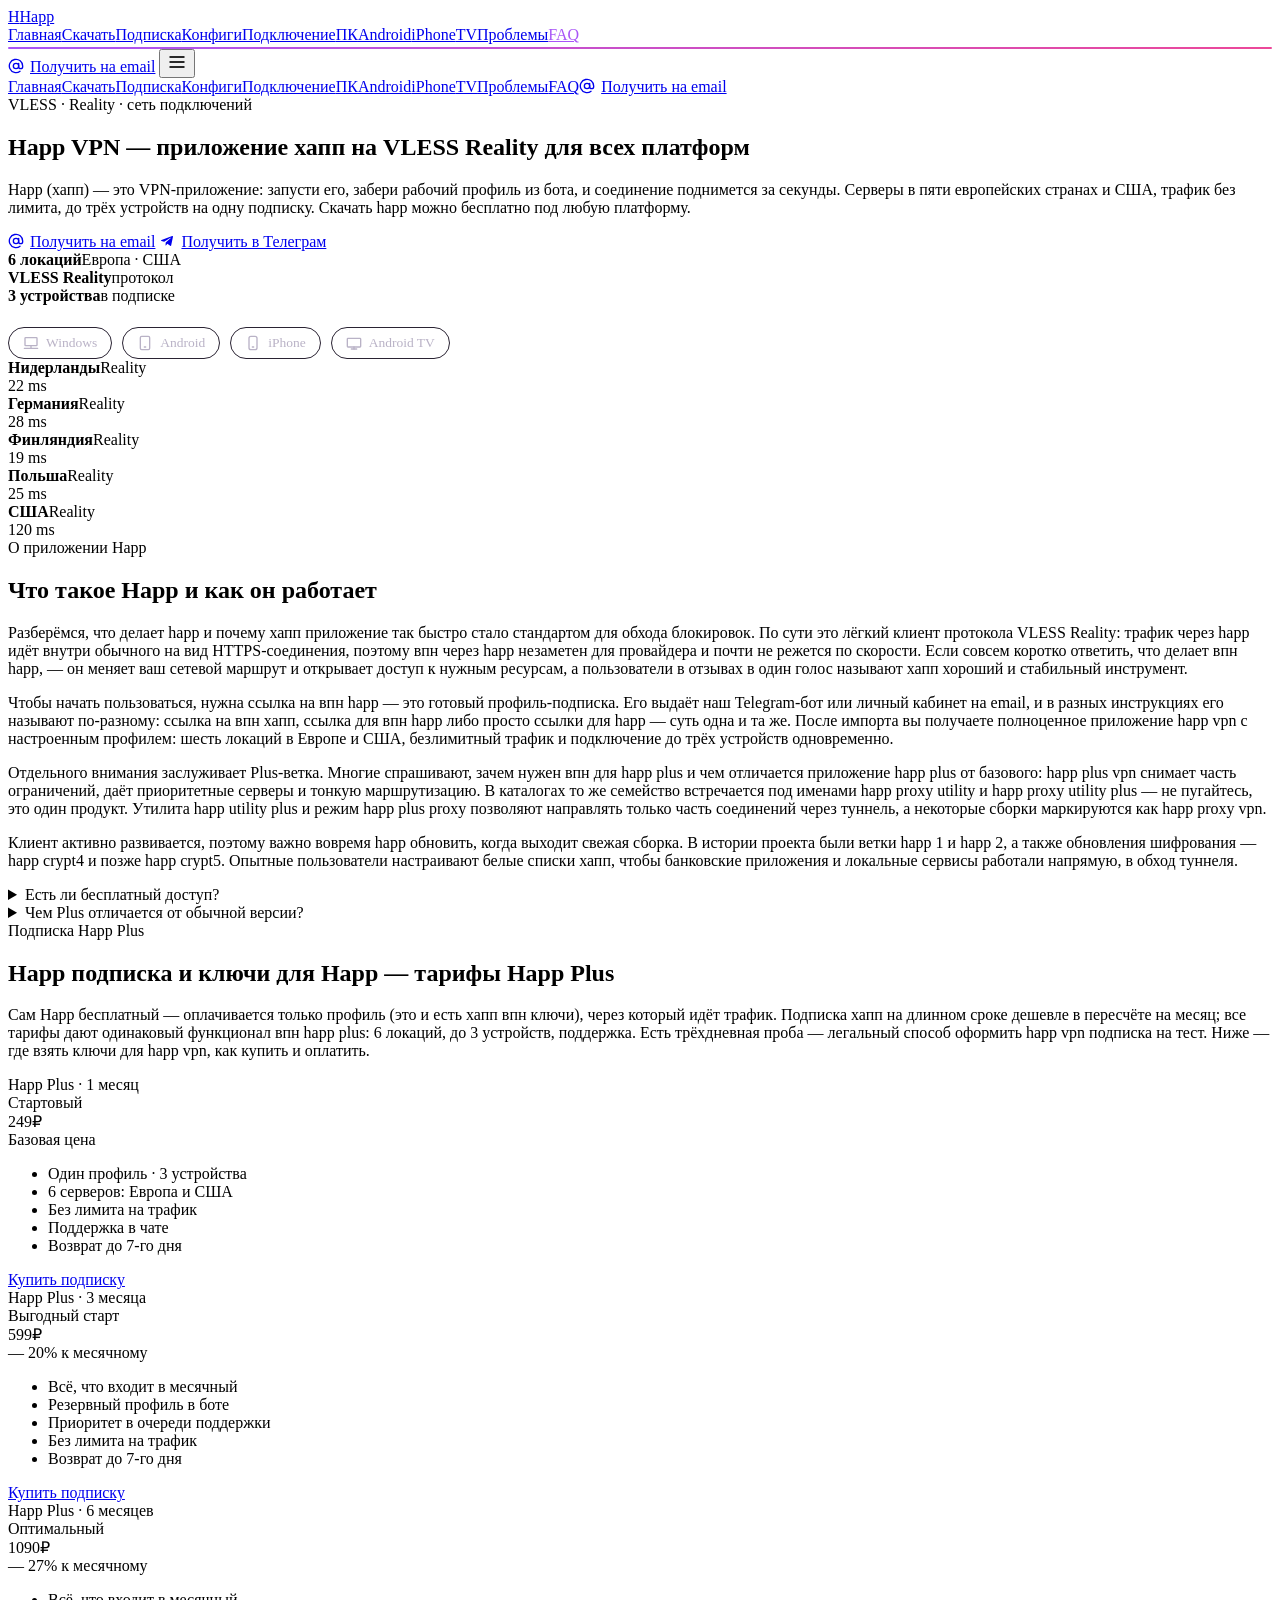
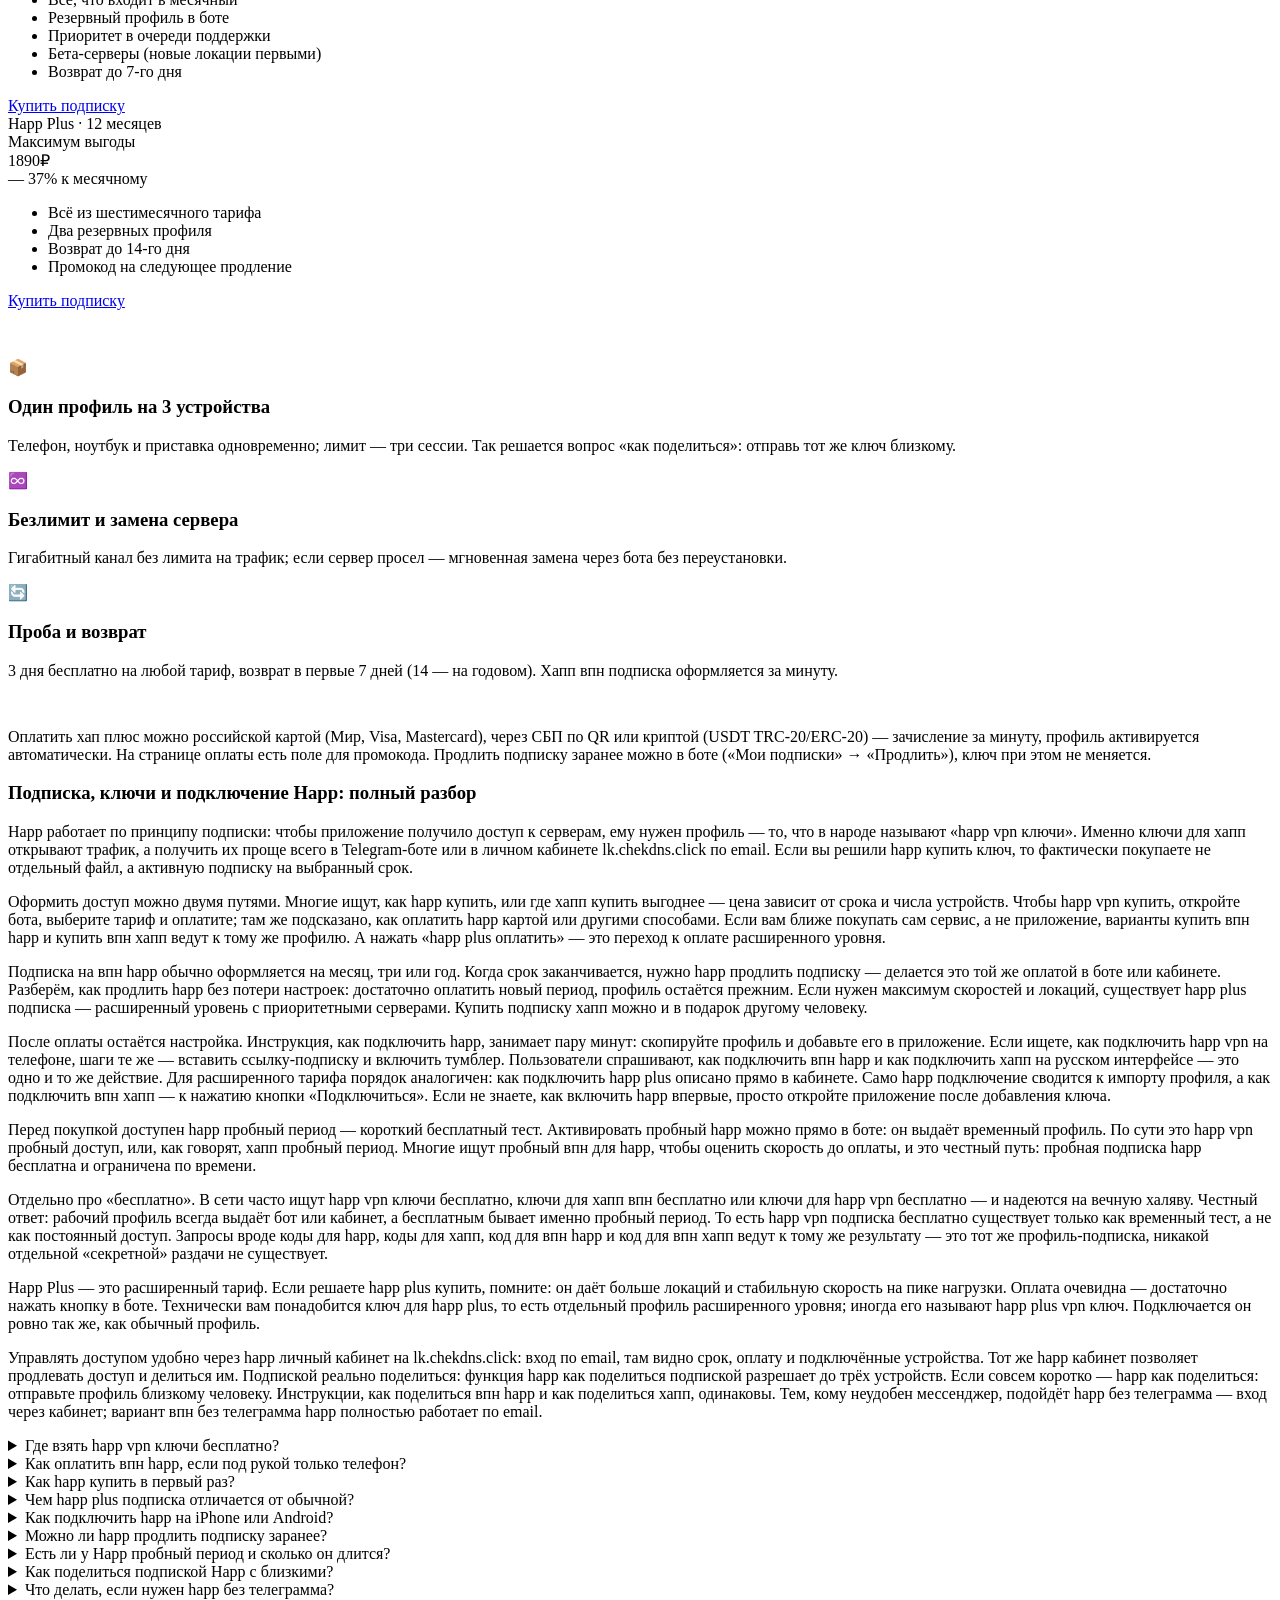
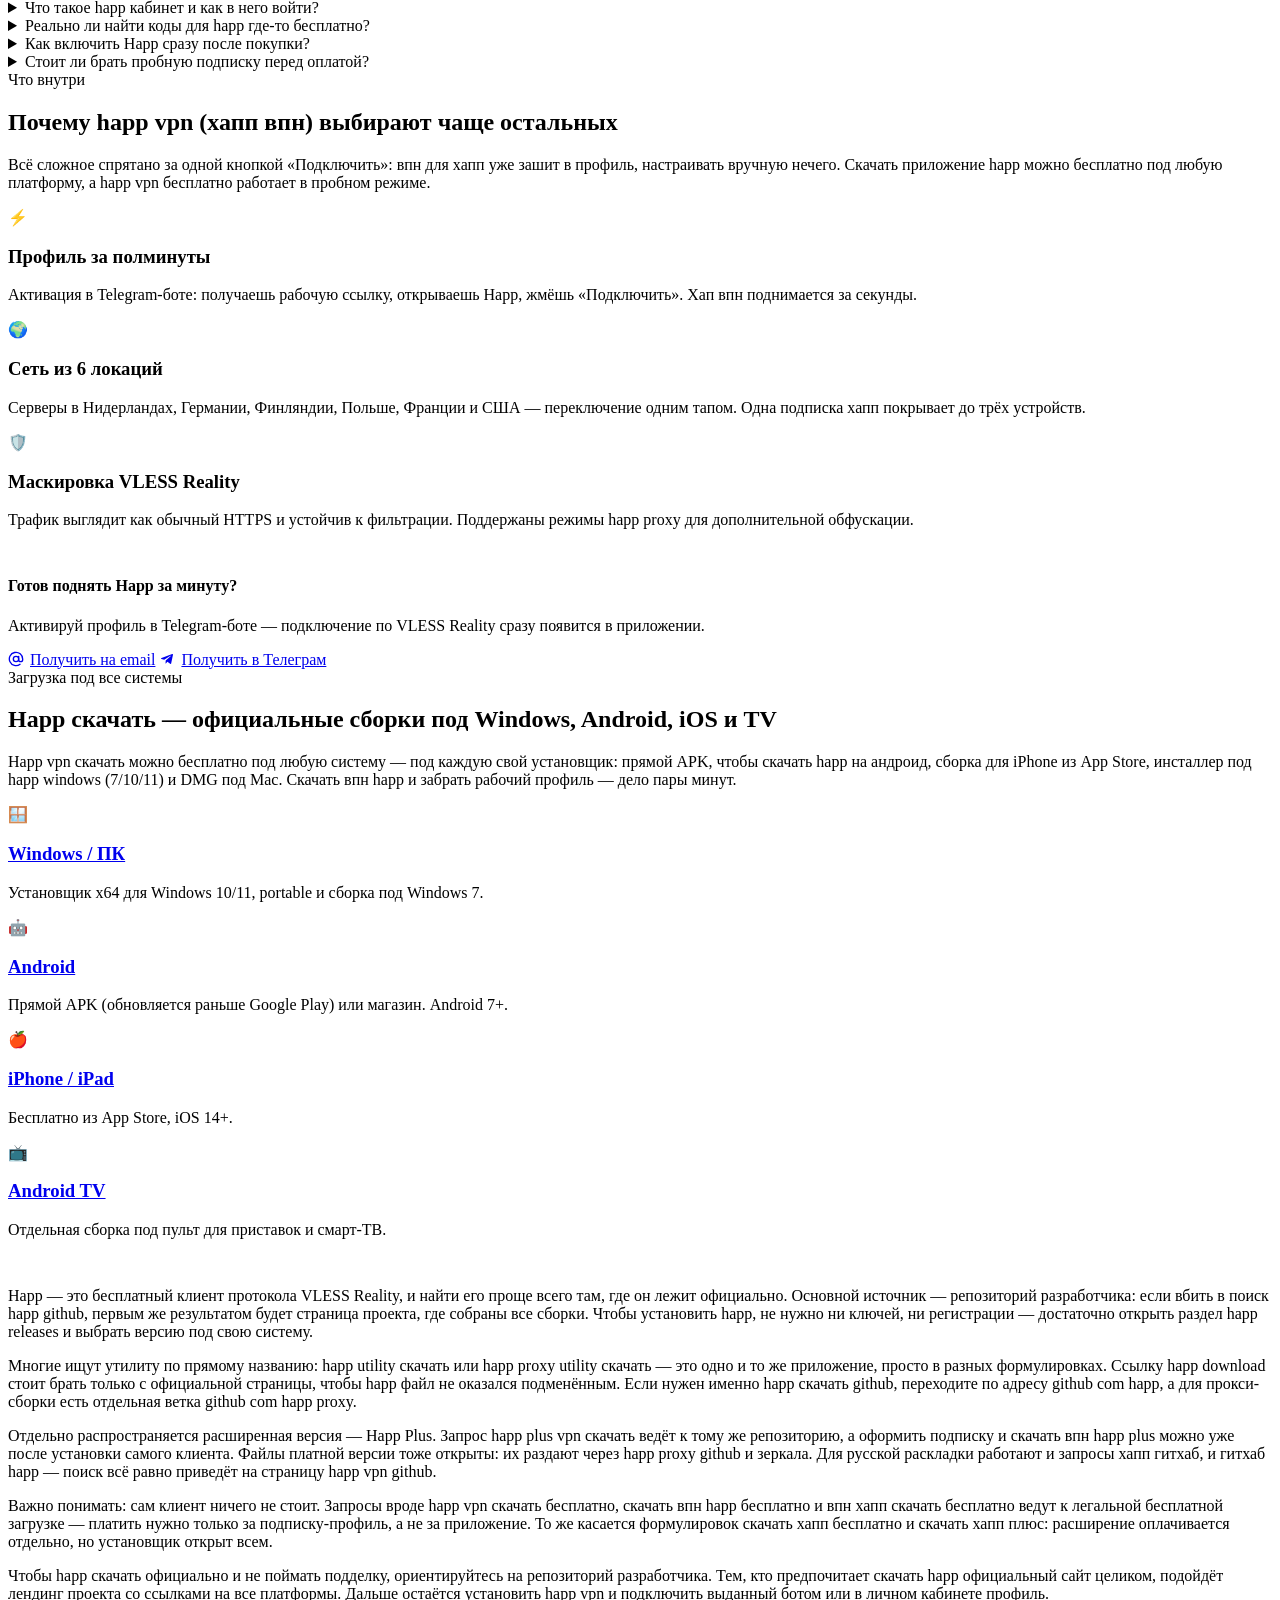
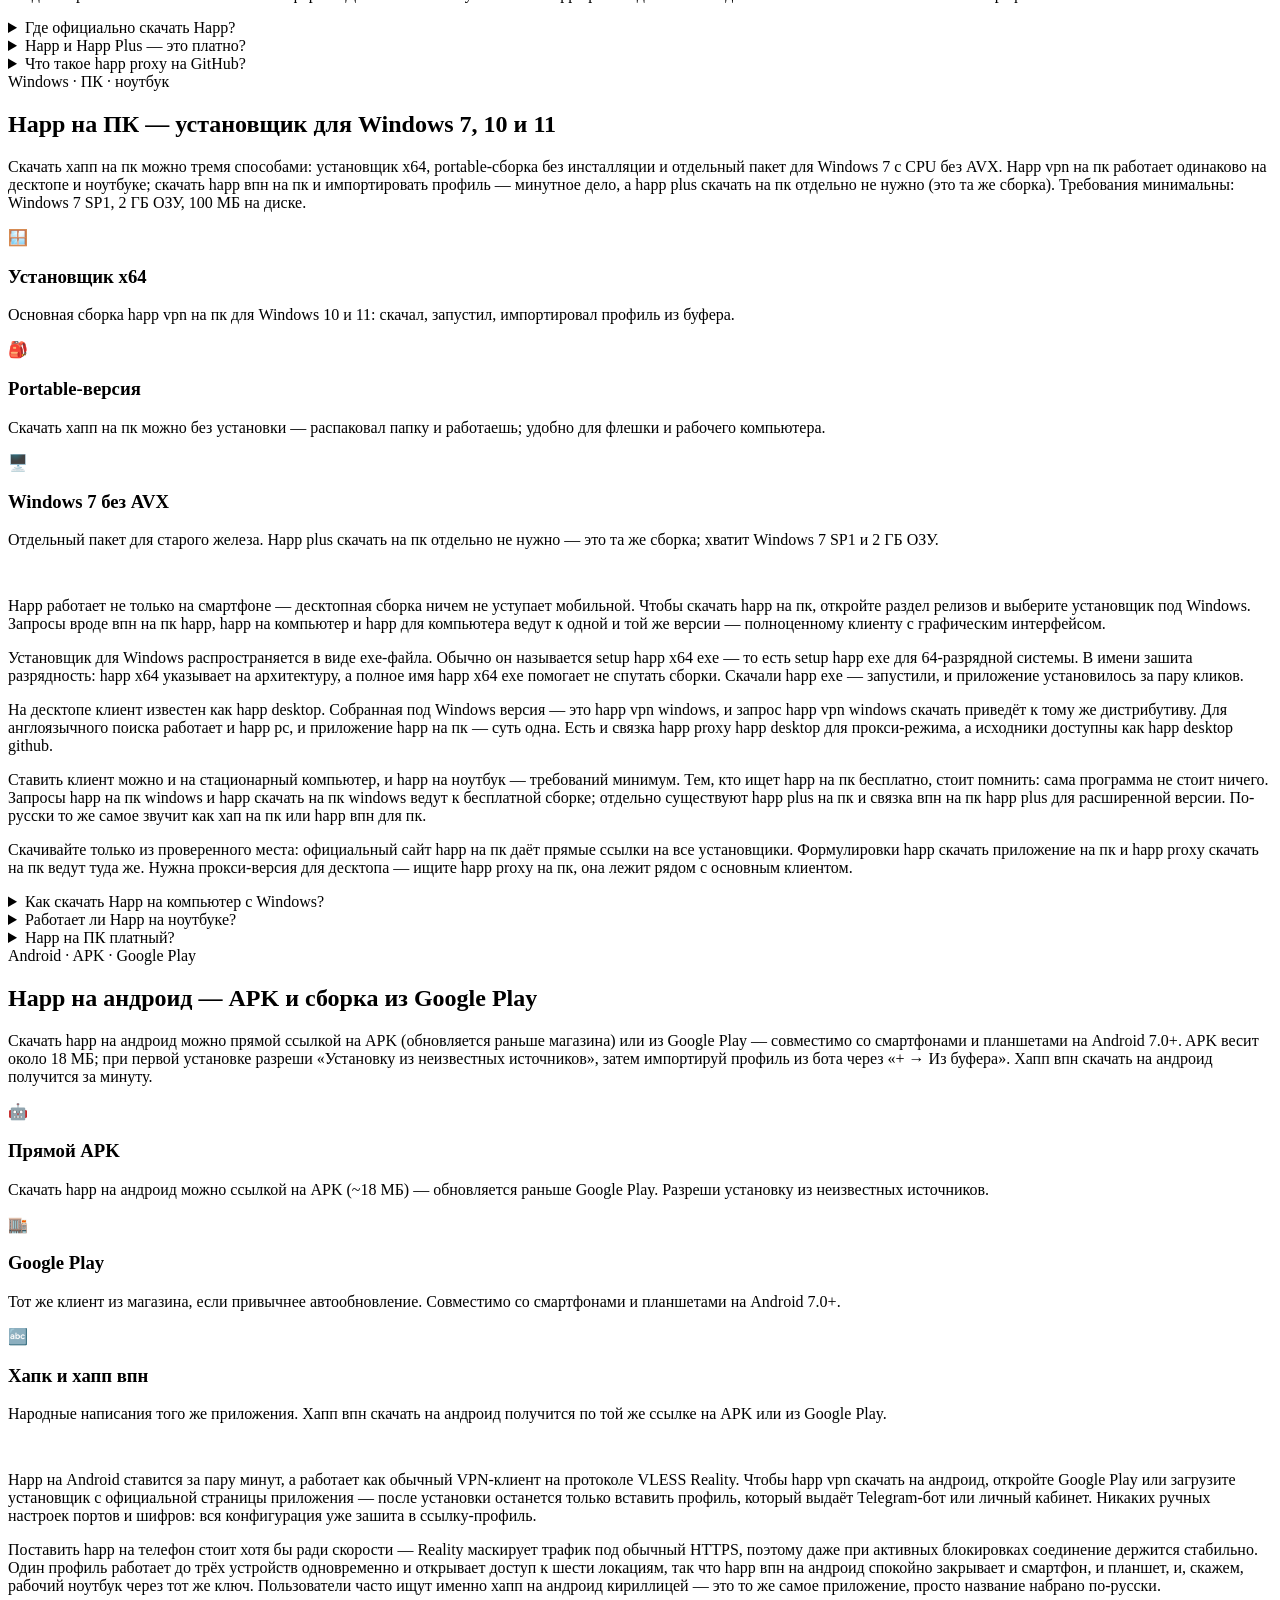
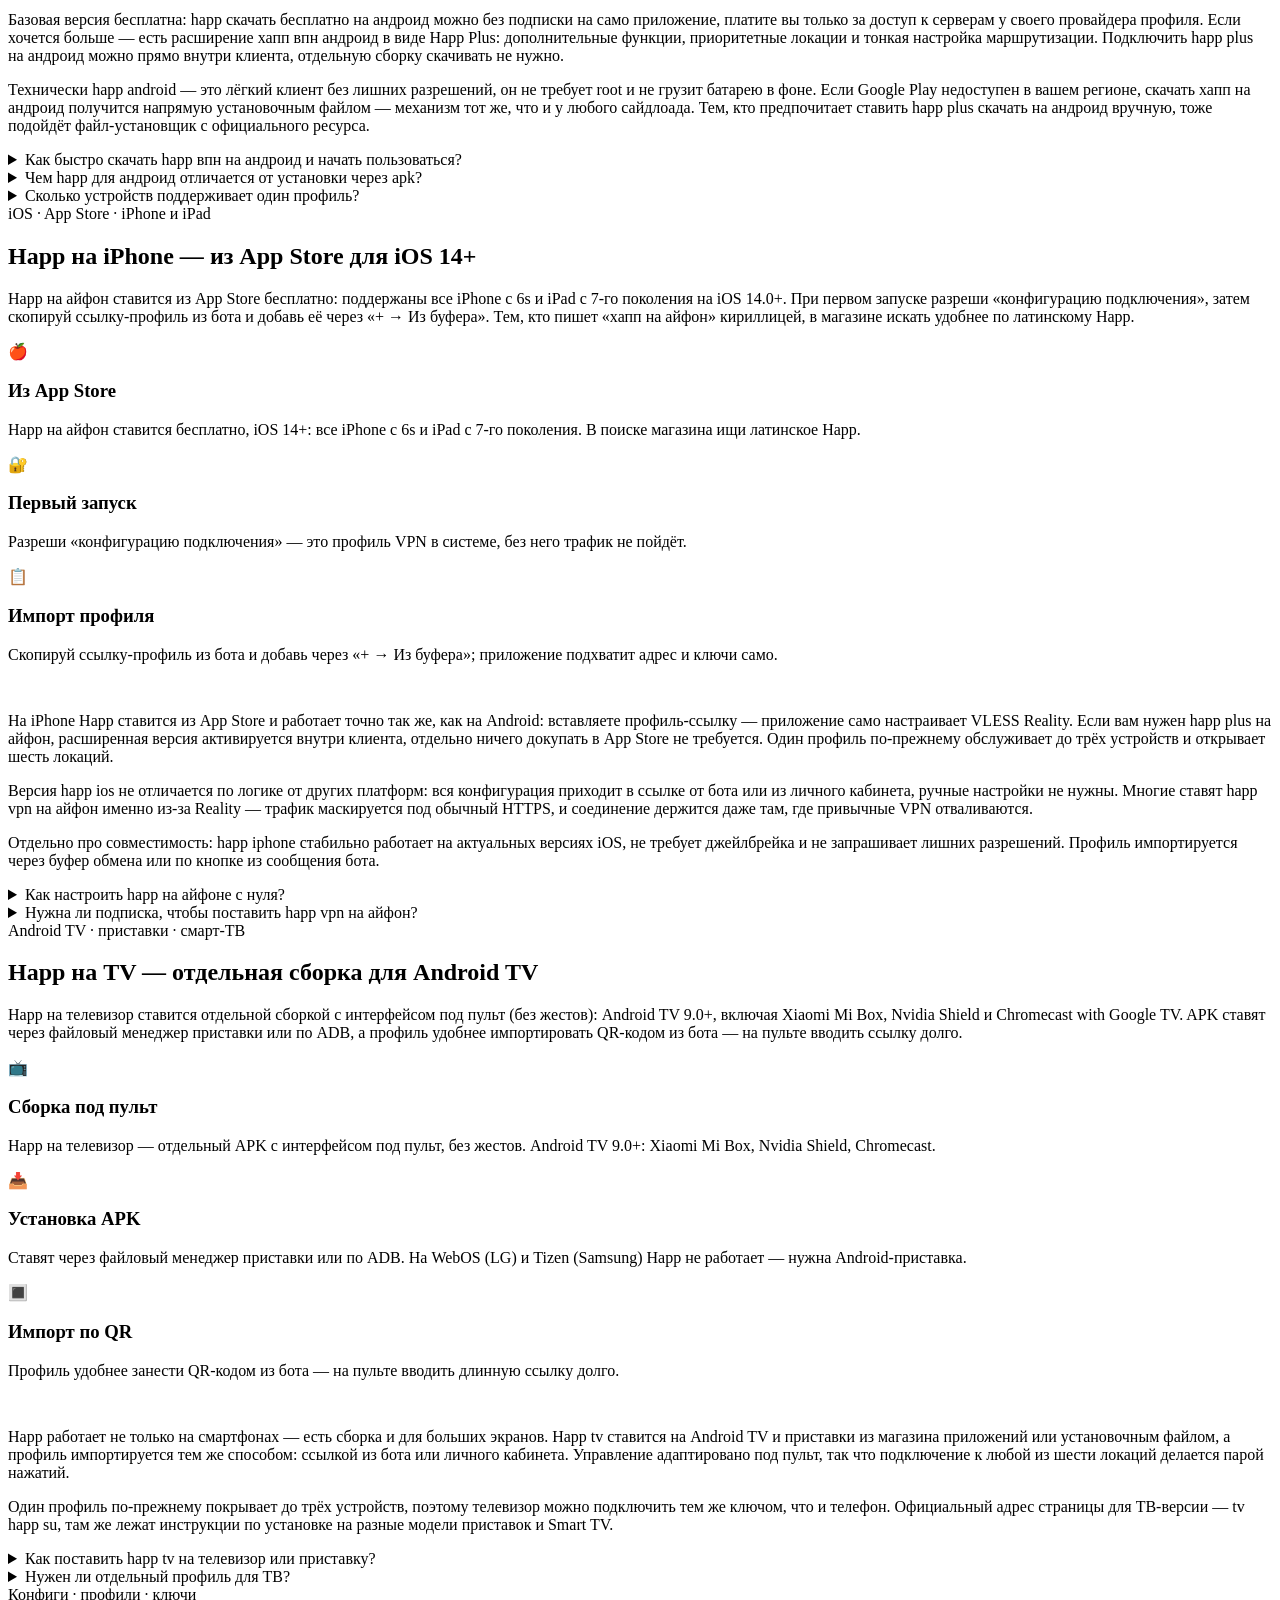
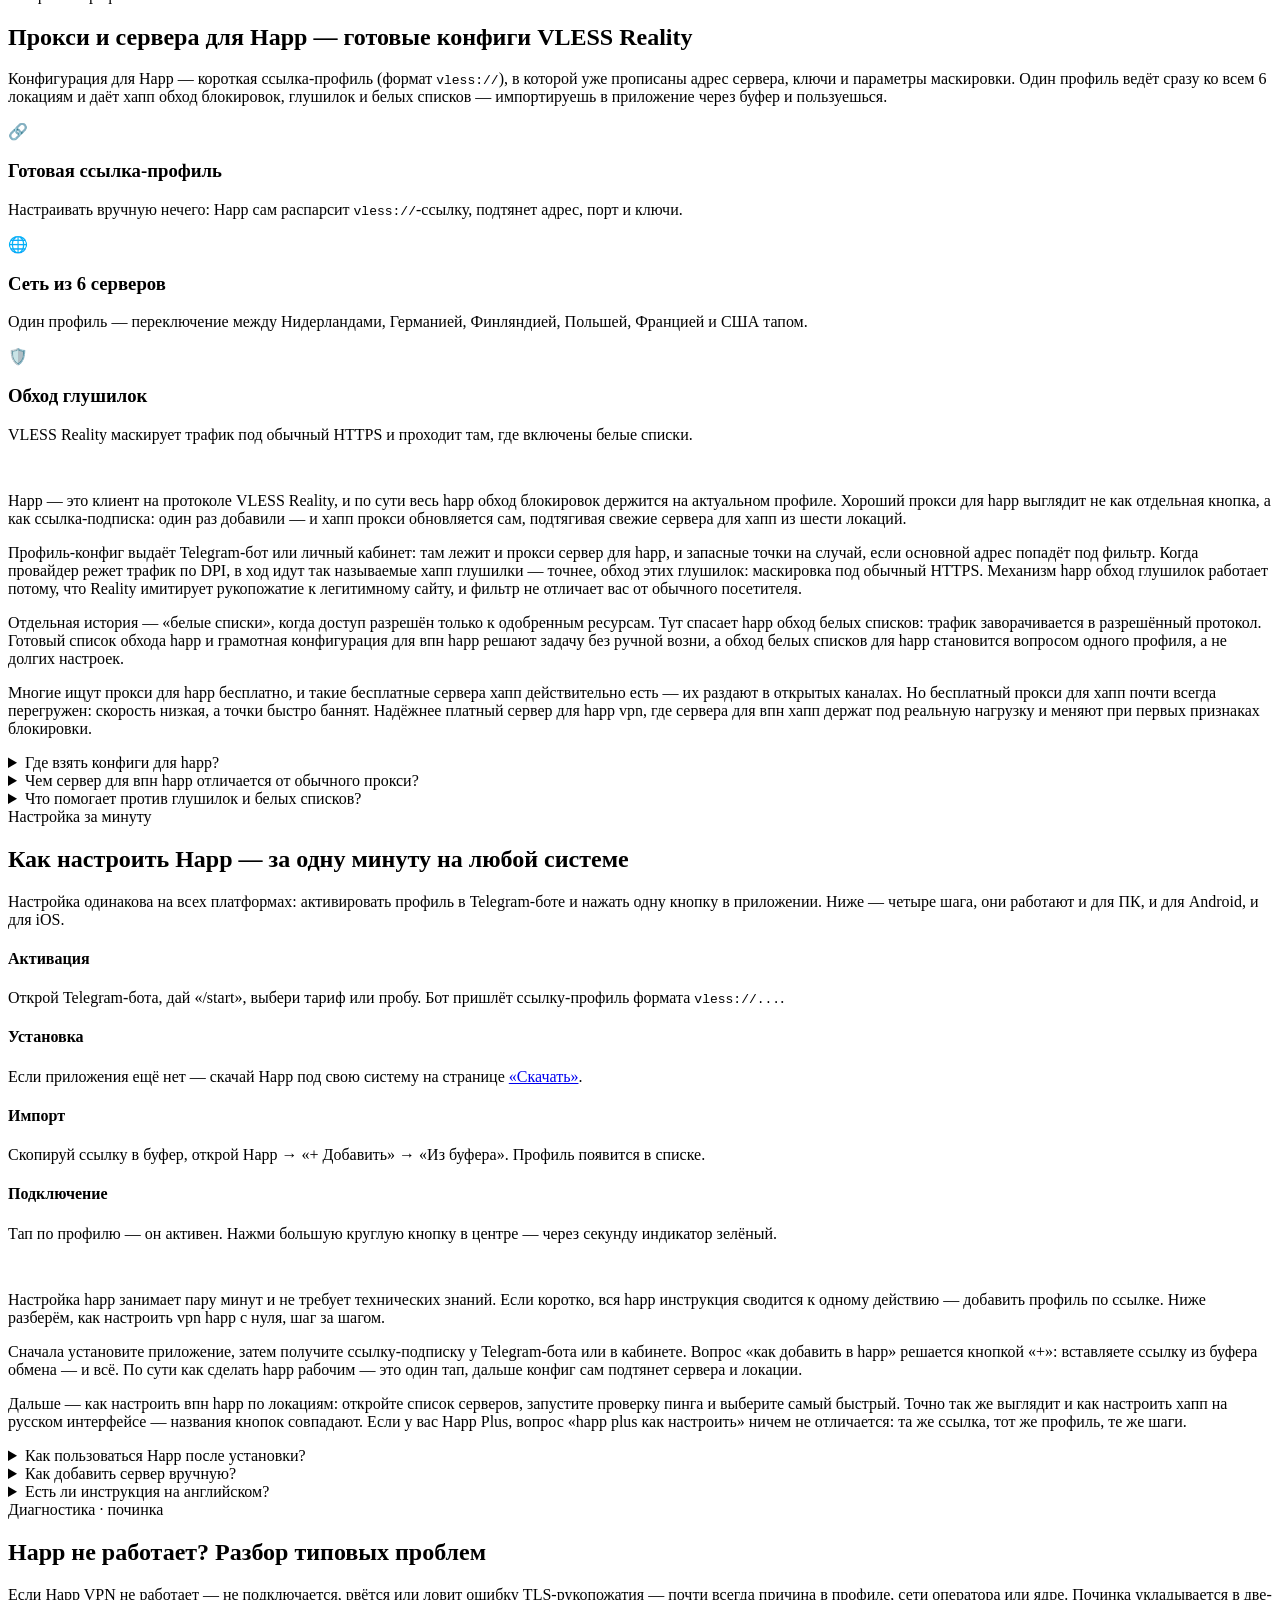
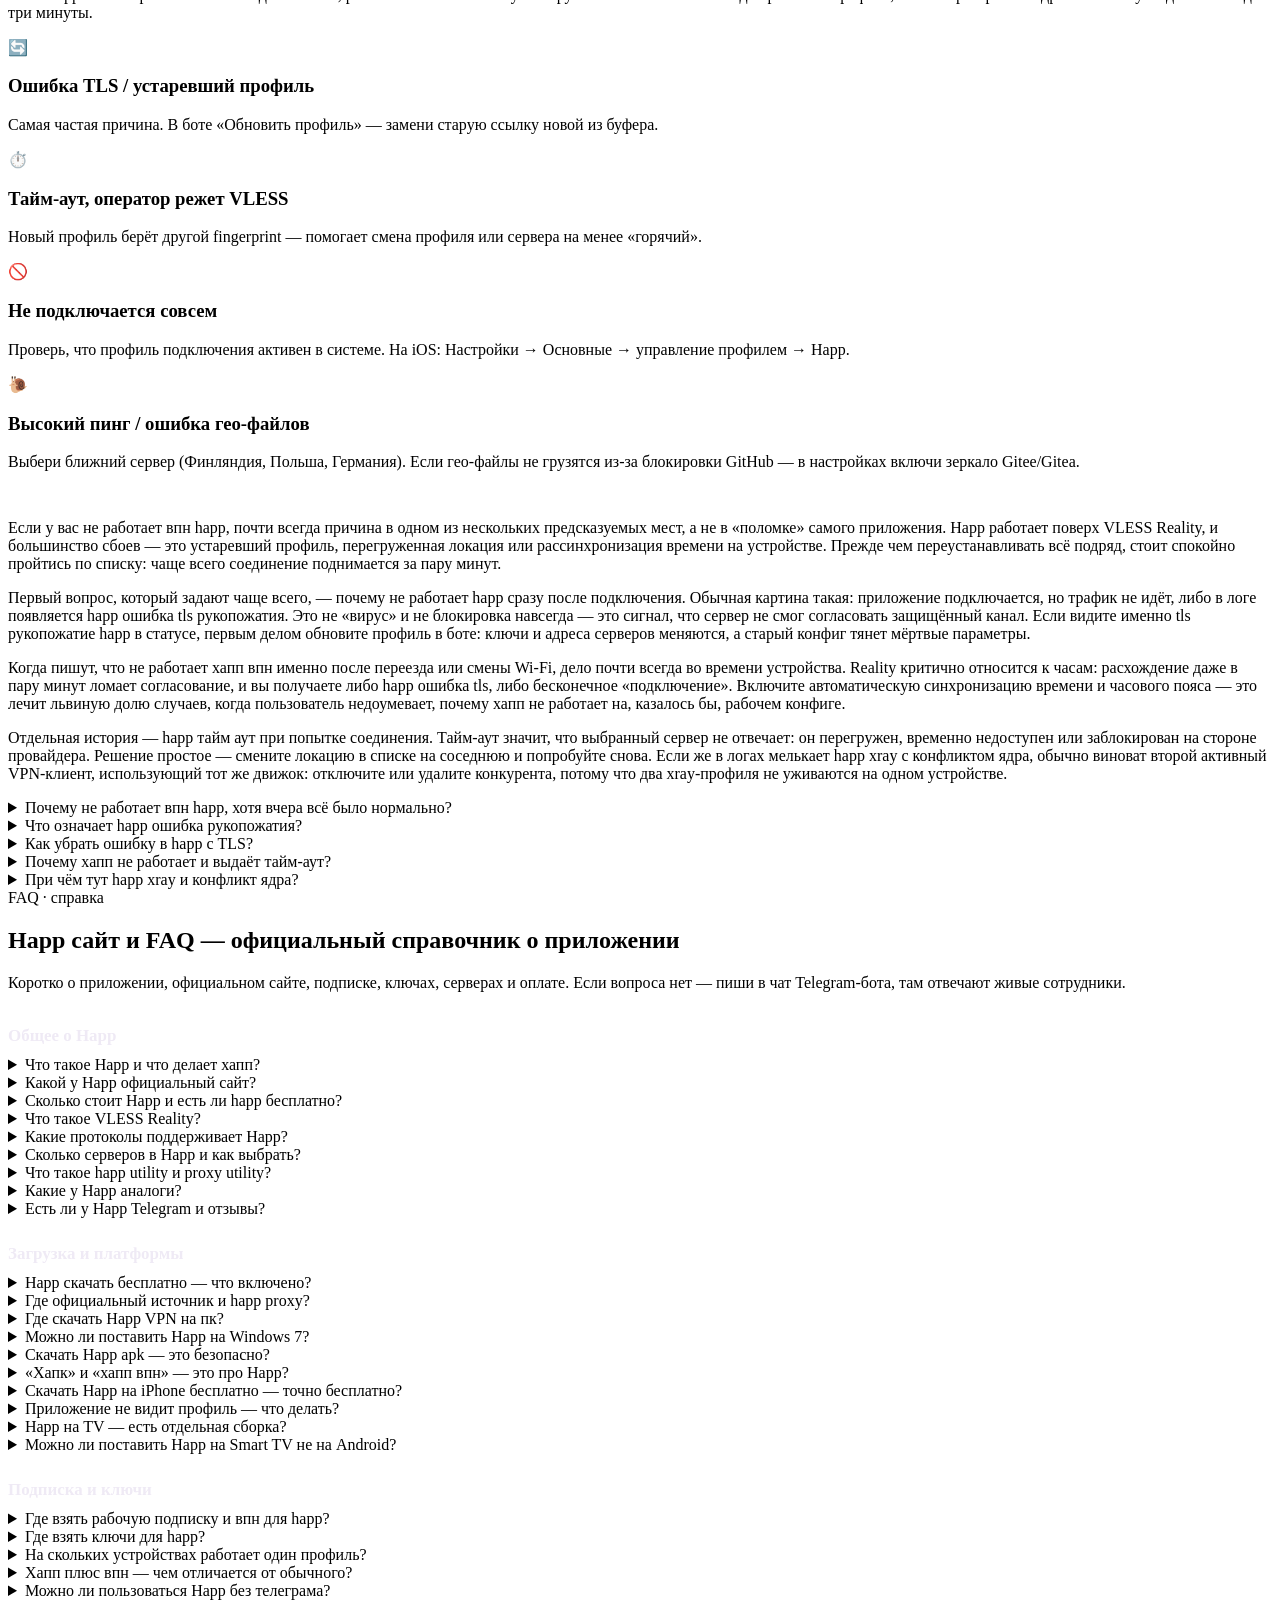
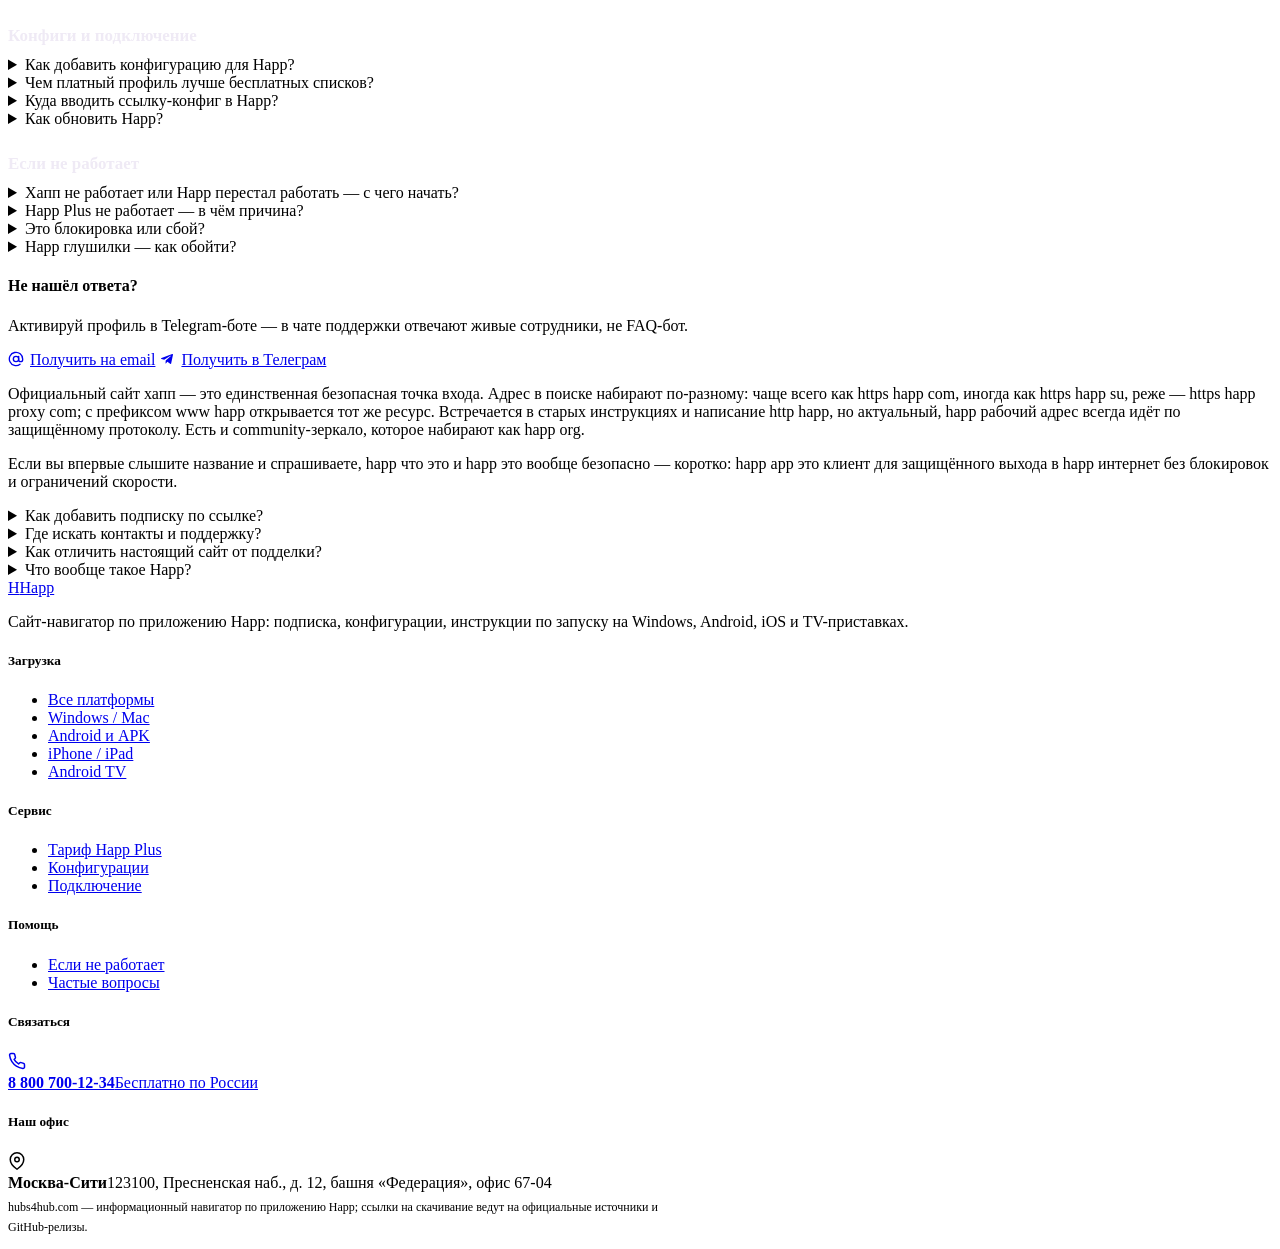
==== commit a6cf55b4: "Fix SEO blocks visual: nest inside .wrap container, add section head for intro, polish typography an" ====
--- a/public/index.html
+++ b/public/index.html
@@ -17,7 +17,7 @@
 <link rel="preconnect" href="https://mc.yandex.ru" crossorigin>
 <link rel="preconnect" href="https://fonts.gstatic.com" crossorigin>
 <link rel="stylesheet" href="https://fonts.googleapis.com/css2?family=Inter:wght@400;500;600;700&family=Outfit:wght@500;600;700;800&family=JetBrains+Mono:wght@500&display=swap">
-<link rel="stylesheet" href="/assets/styles-seo.css">
+<link rel="stylesheet" href="/assets/styles-v5.css">
 <link rel="icon" type="image/svg+xml" href="/favicon.svg">
 <script type="application/ld+json">{"@context": "https://schema.org", "@graph": [{"@type": "Organization", "@id": "https://hubs4hub.com/#org", "name": "Happ", "url": "https://hubs4hub.com/", "logo": "https://hubs4hub.com/favicon.svg"}, {"@type": "WebSite", "@id": "https://hubs4hub.com/#site", "url": "https://hubs4hub.com/", "name": "Happ", "inLanguage": "ru-RU", "publisher": {"@id": "https://hubs4hub.com/#org"}}]}</script>
 <style>html{scroll-behavior:smooth}section[id]{scroll-margin-top:80px}#rp{position:fixed;top:0;left:0;height:3px;width:0;z-index:9999;background:linear-gradient(90deg,var(--indigo,#a855f7),var(--violet,#ec4899));transition:width .1s ease-out}#btt{position:fixed;right:20px;bottom:20px;width:46px;height:46px;border-radius:50%;border:1px solid var(--line-strong,#2a2333);background:rgba(20,16,28,.86);backdrop-filter:blur(8px);color:#fff;font-size:20px;cursor:pointer;opacity:0;pointer-events:none;transition:opacity .25s;z-index:9998;display:flex;align-items:center;justify-content:center}#btt.on{opacity:1;pointer-events:auto}#btt:hover{border-color:var(--indigo,#a855f7)}section[id].sec-alt{background:rgba(255,255,255,.014)}.nav-links a.active{color:var(--indigo,#a855f7)}.nav-links a.active::after{content:"";display:block;height:2px;border-radius:2px;margin-top:3px;background:linear-gradient(90deg,var(--indigo,#a855f7),var(--violet,#ec4899))}
@@ -78,14 +78,22 @@
   </div>
 </section>
 <!-- === podpiska === -->
-<section class="section"><div class="seo-block">
+<section class="section">
+  <div class="wrap">
+    <div class="section-head">
+      <span class="hero-tag"><span class="pulse"></span>О приложении Happ</span>
+      <h2>Что такое Happ <span class="grad">и как он работает</span></h2>
+    </div>
+<div class="seo-block">
 <p>Разберёмся, что делает happ и почему хапп приложение так быстро стало стандартом для обхода блокировок. По сути это лёгкий клиент протокола VLESS Reality: трафик через happ идёт внутри обычного на вид HTTPS-соединения, поэтому впн через happ незаметен для провайдера и почти не режется по скорости. Если совсем коротко ответить, что делает впн happ, — он меняет ваш сетевой маршрут и открывает доступ к нужным ресурсам, а пользователи в отзывах в один голос называют хапп хороший и стабильный инструмент.</p>
 <p>Чтобы начать пользоваться, нужна ссылка на впн happ — это готовый профиль-подписка. Его выдаёт наш Telegram-бот или личный кабинет на email, и в разных инструкциях его называют по-разному: ссылка на впн хапп, ссылка для впн happ либо просто ссылки для happ — суть одна и та же. После импорта вы получаете полноценное приложение happ vpn с настроенным профилем: шесть локаций в Европе и США, безлимитный трафик и подключение до трёх устройств одновременно.</p>
 <p>Отдельного внимания заслуживает Plus-ветка. Многие спрашивают, зачем нужен впн для happ plus и чем отличается приложение happ plus от базового: happ plus vpn снимает часть ограничений, даёт приоритетные серверы и тонкую маршрутизацию. В каталогах то же семейство встречается под именами happ proxy utility и happ proxy utility plus — не пугайтесь, это один продукт. Утилита happ utility plus и режим happ plus proxy позволяют направлять только часть соединений через туннель, а некоторые сборки маркируются как happ proxy vpn.</p>
 <p>Клиент активно развивается, поэтому важно вовремя happ обновить, когда выходит свежая сборка. В истории проекта были ветки happ 1 и happ 2, а также обновления шифрования — happ crypt4 и позже happ crypt5. Опытные пользователи настраивают белые списки хапп, чтобы банковские приложения и локальные сервисы работали напрямую, в обход туннеля.</p>
 <details><summary>Есть ли бесплатный доступ?</summary><div class="ans">Да, бесплатный хапп доступен для теста: базовый режим ничего не стоит, а happ free даёт понять качество связи ещё до подключения платного тарифа. Скачать и найти happ несложно — официальный клиент есть под все основные платформы.</div></details>
 <details><summary>Чем Plus отличается от обычной версии?</summary><div class="ans">Базовая версия закрывает повседневные задачи, а впн для happ plus добавляет скорость и приоритет. Если видите названия happ utility plus или happ plus proxy — это и есть расширенная сборка того же клиента.</div></details>
-</div></section>
+</div>
+  </div>
+</section>
 <section id="podpiska" class="section">
   <div class="wrap">
     <div class="section-head">
@@ -133,8 +141,7 @@
       <div class="feat"><div class="feat-ico">🔄</div><h3>Проба и возврат</h3><p>3 дня бесплатно на любой тариф, возврат в первые 7 дней (14 — на годовом). Хапп впн подписка оформляется за минуту.</p></div>
     </div>
     <p class="lead">Оплатить хап плюс можно российской картой (Мир, Visa, Mastercard), через СБП по QR или криптой (USDT TRC-20/ERC-20) — зачисление за минуту, профиль активируется автоматически. На странице оплаты есть поле для промокода. Продлить подписку заранее можно в боте («Мои подписки» → «Продлить»), ключ при этом не меняется.</p>
-  </div>
-<div class="seo-block">
+  <div class="seo-block">
 <h3>Подписка, ключи и подключение Happ: полный разбор</h3>
 <p>Happ работает по принципу подписки: чтобы приложение получило доступ к серверам, ему нужен профиль — то, что в народе называют «happ vpn ключи». Именно ключи для хапп открывают трафик, а получить их проще всего в Telegram-боте или в личном кабинете lk.chekdns.click по email. Если вы решили happ купить ключ, то фактически покупаете не отдельный файл, а активную подписку на выбранный срок.</p>
 <p>Оформить доступ можно двумя путями. Многие ищут, как happ купить, или где хапп купить выгоднее — цена зависит от срока и числа устройств. Чтобы happ vpn купить, откройте бота, выберите тариф и оплатите; там же подсказано, как оплатить happ картой или другими способами. Если вам ближе покупать сам сервис, а не приложение, варианты купить впн happ и купить впн хапп ведут к тому же профилю. А нажать «happ plus оплатить» — это переход к оплате расширенного уровня.</p>
@@ -157,7 +164,9 @@
 <details><summary>Реально ли найти коды для happ где-то бесплатно?</summary><div class="ans">Запросы вроде коды для хапп или код для впн happ на деле ведут к обычному профилю-подписке. Бесплатно можно получить только пробный доступ; рабочий постоянный ключ выдаётся ботом или кабинетом после оплаты.</div></details>
 <details><summary>Как включить Happ сразу после покупки?</summary><div class="ans">Как включить happ: добавьте купленный профиль в приложение и нажмите «Подключиться». Если брали расширенный тариф, вопрос, как подключить happ plus, решается так же — тем же импортом ключа.</div></details>
 <details><summary>Стоит ли брать пробную подписку перед оплатой?</summary><div class="ans">Да, пробная подписка happ — правильный первый шаг: это бесплатный пробный впн для happ, который показывает реальную скорость на ваших сайтах и сервисах. Понравится — оформляете полный доступ, купить впн happ можно сразу из того же бота.</div></details>
-</div></section>
+</div>
+    </div>
+</section>
 <section class="section">
   <div class="wrap">
     <div class="section-head">
@@ -193,8 +202,7 @@
       <div class="feat"><div class="feat-ico">🍎</div><h3><a href="#ios">iPhone / iPad</a></h3><p>Бесплатно из App Store, iOS 14+.</p></div>
       <div class="feat"><div class="feat-ico">📺</div><h3><a href="#tv">Android TV</a></h3><p>Отдельная сборка под пульт для приставок и смарт-ТВ.</p></div>
     </div>
-  </div>
-<div class="seo-block">
+  <div class="seo-block">
 <p>Happ — это бесплатный клиент протокола VLESS Reality, и найти его проще всего там, где он лежит официально. Основной источник — репозиторий разработчика: если вбить в поиск happ github, первым же результатом будет страница проекта, где собраны все сборки. Чтобы установить happ, не нужно ни ключей, ни регистрации — достаточно открыть раздел happ releases и выбрать версию под свою систему.</p>
 <p>Многие ищут утилиту по прямому названию: happ utility скачать или happ proxy utility скачать — это одно и то же приложение, просто в разных формулировках. Ссылку happ download стоит брать только с официальной страницы, чтобы happ файл не оказался подменённым. Если нужен именно happ скачать github, переходите по адресу github com happ, а для прокси-сборки есть отдельная ветка github com happ proxy.</p>
 <p>Отдельно распространяется расширенная версия — Happ Plus. Запрос happ plus vpn скачать ведёт к тому же репозиторию, а оформить подписку и скачать впн happ plus можно уже после установки самого клиента. Файлы платной версии тоже открыты: их раздают через happ proxy github и зеркала. Для русской раскладки работают и запросы хапп гитхаб, и гитхаб happ — поиск всё равно приведёт на страницу happ vpn github.</p>
@@ -203,7 +211,9 @@
 <details><summary>Где официально скачать Happ?</summary><div class="ans">Единственный надёжный источник — репозиторий разработчика. Наберите happ github или откройте раздел happ releases, выберите версию под свою ОС и загрузите happ файл напрямую. Так вы получите оригинал, а не подделку.</div></details>
 <details><summary>Happ и Happ Plus — это платно?</summary><div class="ans">Сам клиент бесплатный: запросы happ download, скачать хапп бесплатно и happ vpn скачать бесплатно ведут к свободной загрузке. Платите вы только за подписку — её же использует и Happ Plus.</div></details>
 <details><summary>Что такое happ proxy на GitHub?</summary><div class="ans">Это прокси-ориентированная сборка клиента. Найти её можно по адресу github com happ proxy или через поиск happ proxy github — функционально она близка к основному приложению.</div></details>
-</div></section>
+</div>
+    </div>
+</section>
 <!-- === pk === -->
 <section id="pk" class="section">
   <div class="wrap">
@@ -217,8 +227,7 @@
       <div class="feat"><div class="feat-ico">🎒</div><h3>Portable-версия</h3><p>Скачать хапп на пк можно без установки — распаковал папку и работаешь; удобно для флешки и рабочего компьютера.</p></div>
       <div class="feat"><div class="feat-ico">🖥️</div><h3>Windows 7 без AVX</h3><p>Отдельный пакет для старого железа. Happ plus скачать на пк отдельно не нужно — это та же сборка; хватит Windows 7 SP1 и 2 ГБ ОЗУ.</p></div>
     </div>
-  </div>
-<div class="seo-block">
+  <div class="seo-block">
 <p>Happ работает не только на смартфоне — десктопная сборка ничем не уступает мобильной. Чтобы скачать happ на пк, откройте раздел релизов и выберите установщик под Windows. Запросы вроде впн на пк happ, happ на компьютер и happ для компьютера ведут к одной и той же версии — полноценному клиенту с графическим интерфейсом.</p>
 <p>Установщик для Windows распространяется в виде exe-файла. Обычно он называется setup happ x64 exe — то есть setup happ exe для 64-разрядной системы. В имени зашита разрядность: happ x64 указывает на архитектуру, а полное имя happ x64 exe помогает не спутать сборки. Скачали happ exe — запустили, и приложение установилось за пару кликов.</p>
 <p>На десктопе клиент известен как happ desktop. Собранная под Windows версия — это happ vpn windows, и запрос happ vpn windows скачать приведёт к тому же дистрибутиву. Для англоязычного поиска работает и happ pc, и приложение happ на пк — суть одна. Есть и связка happ proxy happ desktop для прокси-режима, а исходники доступны как happ desktop github.</p>
@@ -227,7 +236,9 @@
 <details><summary>Как скачать Happ на компьютер с Windows?</summary><div class="ans">Откройте страницу релизов, найдите файл setup happ x64 exe и запустите его. Это стандартный happ exe-установщик: чтобы скачать happ на пк, других инструментов не нужно.</div></details>
 <details><summary>Работает ли Happ на ноутбуке?</summary><div class="ans">Да. Клиент одинаково ставится и на десктоп, и happ на ноутбук. Версия happ vpn windows нетребовательна к железу и подходит любому современному happ pc.</div></details>
 <details><summary>Happ на ПК платный?</summary><div class="ans">Нет, happ на пк бесплатно: программа happ desktop загружается свободно. Оплачивается лишь подписка — её же использует happ plus на пк.</div></details>
-</div></section>
+</div>
+    </div>
+</section>
 <!-- === android === -->
 <section id="android" class="section">
   <div class="wrap">
@@ -241,8 +252,7 @@
       <div class="feat"><div class="feat-ico">🏬</div><h3>Google Play</h3><p>Тот же клиент из магазина, если привычнее автообновление. Совместимо со смартфонами и планшетами на Android 7.0+.</p></div>
       <div class="feat"><div class="feat-ico">🔤</div><h3>Хапк и хапп впн</h3><p>Народные написания того же приложения. Хапп впн скачать на андроид получится по той же ссылке на APK или из Google Play.</p></div>
     </div>
-  </div>
-<div class="seo-block">
+  <div class="seo-block">
 <p>Happ на Android ставится за пару минут, а работает как обычный VPN-клиент на протоколе VLESS Reality. Чтобы happ vpn скачать на андроид, откройте Google Play или загрузите установщик с официальной страницы приложения — после установки останется только вставить профиль, который выдаёт Telegram-бот или личный кабинет. Никаких ручных настроек портов и шифров: вся конфигурация уже зашита в ссылку-профиль.</p>
 <p>Поставить happ на телефон стоит хотя бы ради скорости — Reality маскирует трафик под обычный HTTPS, поэтому даже при активных блокировках соединение держится стабильно. Один профиль работает до трёх устройств одновременно и открывает доступ к шести локациям, так что happ впн на андроид спокойно закрывает и смартфон, и планшет, и, скажем, рабочий ноутбук через тот же ключ. Пользователи часто ищут именно хапп на андроид кириллицей — это то же самое приложение, просто название набрано по-русски.</p>
 <p>Базовая версия бесплатна: happ скачать бесплатно на андроид можно без подписки на само приложение, платите вы только за доступ к серверам у своего провайдера профиля. Если хочется больше — есть расширение хапп впн андроид в виде Happ Plus: дополнительные функции, приоритетные локации и тонкая настройка маршрутизации. Подключить happ plus на андроид можно прямо внутри клиента, отдельную сборку скачивать не нужно.</p>
@@ -250,7 +260,9 @@
 <details><summary>Как быстро скачать happ впн на андроид и начать пользоваться?</summary><div class="ans">Установите приложение из Google Play или официальным файлом, откройте его и вставьте профиль-ссылку из бота или личного кабинета. Клиент сам подхватит настройки. По сути, чтобы скачать happ впн на андроид и подключиться, нужно лишь два действия — установка и импорт профиля. Дальше нажимаете «Подключить» и выбираете одну из шести локаций.</div></details>
 <details><summary>Чем happ для андроид отличается от установки через apk?</summary><div class="ans">Функционально ничем: happ для андроид из Google Play и версия, которую ставят как happ vpn apk, — это одно и то же приложение. Разница только в способе доставки. Если магазин недоступен, вариант happ vpn скачать apk напрямую с официального сайта решает проблему, при этом обновления придётся ставить вручную, тогда как Play обновляет автоматически.</div></details>
 <details><summary>Сколько устройств поддерживает один профиль?</summary><div class="ans">Один профиль рассчитан на три устройства одновременно и даёт доступ к шести локациям. Это удобно: один ключ обслуживает и телефон, и планшет. Если нужны расширенные возможности, подключите Happ Plus — оформляется внутри приложения.</div></details>
-</div></section>
+</div>
+    </div>
+</section>
 <!-- === ios === -->
 <section id="ios" class="section">
   <div class="wrap">
@@ -264,14 +276,15 @@
       <div class="feat"><div class="feat-ico">🔐</div><h3>Первый запуск</h3><p>Разреши «конфигурацию подключения» — это профиль VPN в системе, без него трафик не пойдёт.</p></div>
       <div class="feat"><div class="feat-ico">📋</div><h3>Импорт профиля</h3><p>Скопируй ссылку-профиль из бота и добавь через «+ → Из буфера»; приложение подхватит адрес и ключи само.</p></div>
     </div>
-  </div>
-<div class="seo-block">
+  <div class="seo-block">
 <p>На iPhone Happ ставится из App Store и работает точно так же, как на Android: вставляете профиль-ссылку — приложение само настраивает VLESS Reality. Если вам нужен happ plus на айфон, расширенная версия активируется внутри клиента, отдельно ничего докупать в App Store не требуется. Один профиль по-прежнему обслуживает до трёх устройств и открывает шесть локаций.</p>
 <p>Версия happ ios не отличается по логике от других платформ: вся конфигурация приходит в ссылке от бота или из личного кабинета, ручные настройки не нужны. Многие ставят happ vpn на айфон именно из-за Reality — трафик маскируется под обычный HTTPS, и соединение держится даже там, где привычные VPN отваливаются.</p>
 <p>Отдельно про совместимость: happ iphone стабильно работает на актуальных версиях iOS, не требует джейлбрейка и не запрашивает лишних разрешений. Профиль импортируется через буфер обмена или по кнопке из сообщения бота.</p>
 <details><summary>Как настроить happ на айфоне с нуля?</summary><div class="ans">Разберём, как настроить happ на айфоне: установите приложение из App Store, скопируйте профиль-ссылку из Telegram-бота или личного кабинета, откройте Happ и вставьте её в поле импорта. Клиент сам подтянет сервер, протокол и ключи. После этого нажимаете «Подключить» и выбираете нужную из шести локаций — всё, VPN активен.</div></details>
 <details><summary>Нужна ли подписка, чтобы поставить happ vpn на айфон?</summary><div class="ans">Само приложение бесплатно. Платите вы только за доступ к серверам у провайдера профиля. Расширение Happ Plus — опционально: оно добавляет приоритетные локации и тонкую маршрутизацию, подключается прямо в приложении.</div></details>
-</div></section>
+</div>
+    </div>
+</section>
 <!-- === tv === -->
 <section id="tv" class="section">
   <div class="wrap">
@@ -285,13 +298,14 @@
       <div class="feat"><div class="feat-ico">📥</div><h3>Установка APK</h3><p>Ставят через файловый менеджер приставки или по ADB. На WebOS (LG) и Tizen (Samsung) Happ не работает — нужна Android-приставка.</p></div>
       <div class="feat"><div class="feat-ico">🔳</div><h3>Импорт по QR</h3><p>Профиль удобнее занести QR-кодом из бота — на пульте вводить длинную ссылку долго.</p></div>
     </div>
-  </div>
-<div class="seo-block">
+  <div class="seo-block">
 <p>Happ работает не только на смартфонах — есть сборка и для больших экранов. Happ tv ставится на Android TV и приставки из магазина приложений или установочным файлом, а профиль импортируется тем же способом: ссылкой из бота или личного кабинета. Управление адаптировано под пульт, так что подключение к любой из шести локаций делается парой нажатий.</p>
 <p>Один профиль по-прежнему покрывает до трёх устройств, поэтому телевизор можно подключить тем же ключом, что и телефон. Официальный адрес страницы для ТВ-версии — tv happ su, там же лежат инструкции по установке на разные модели приставок и Smart TV.</p>
 <details><summary>Как поставить happ tv на телевизор или приставку?</summary><div class="ans">На Android TV откройте магазин приложений, найдите Happ и установите его; если магазина нет — используйте установочный файл. Затем импортируйте профиль-ссылку и выберите локацию. Полную пошаговую инструкцию и актуальную сборку удобно смотреть на tv happ su.</div></details>
 <details><summary>Нужен ли отдельный профиль для ТВ?</summary><div class="ans">Нет. Один профиль рассчитан на три устройства сразу, так что телевизор подключается тем же ключом, что и смартфон. Дополнительно можно активировать Happ Plus для приоритетных локаций.</div></details>
-</div></section>
+</div>
+    </div>
+</section>
 <!-- === konfigi === -->
 <section id="konfigi" class="section">
   <div class="wrap">
@@ -305,8 +319,7 @@
       <div class="feat"><div class="feat-ico">🌐</div><h3>Сеть из 6 серверов</h3><p>Один профиль — переключение между Нидерландами, Германией, Финляндией, Польшей, Францией и США тапом.</p></div>
       <div class="feat"><div class="feat-ico">🛡️</div><h3>Обход глушилок</h3><p>VLESS Reality маскирует трафик под обычный HTTPS и проходит там, где включены белые списки.</p></div>
     </div>
-  </div>
-<div class="seo-block">
+  <div class="seo-block">
 <p>Happ — это клиент на протоколе VLESS Reality, и по сути весь happ обход блокировок держится на актуальном профиле. Хороший прокси для happ выглядит не как отдельная кнопка, а как ссылка-подписка: один раз добавили — и хапп прокси обновляется сам, подтягивая свежие сервера для хапп из шести локаций.</p>
 <p>Профиль-конфиг выдаёт Telegram-бот или личный кабинет: там лежит и прокси сервер для happ, и запасные точки на случай, если основной адрес попадёт под фильтр. Когда провайдер режет трафик по DPI, в ход идут так называемые хапп глушилки — точнее, обход этих глушилок: маскировка под обычный HTTPS. Механизм happ обход глушилок работает потому, что Reality имитирует рукопожатие к легитимному сайту, и фильтр не отличает вас от обычного посетителя.</p>
 <p>Отдельная история — «белые списки», когда доступ разрешён только к одобренным ресурсам. Тут спасает happ обход белых списков: трафик заворачивается в разрешённый протокол. Готовый список обхода happ и грамотная конфигурация для впн happ решают задачу без ручной возни, а обход белых списков для happ становится вопросом одного профиля, а не долгих настроек.</p>
@@ -314,7 +327,9 @@
 <details><summary>Где взять конфиги для happ?</summary><div class="ans">Готовые конфиги для happ выдаёт бот или личный кабинет — это ссылка-подписка, которую вставляют в приложение. Один прокси для happ vpn содержит сразу несколько локаций, а прокси для впн happ обновляется автоматически, так что вручную искать адреса не нужно.</div></details>
 <details><summary>Чем сервер для впн happ отличается от обычного прокси?</summary><div class="ans">Технически сервер для впн happ и прокси для хапп впн — почти одно и то же: это точка выхода на VLESS Reality. Разница в свежести: актуальные списки для happ важнее их количества, потому что мёртвые точки только тормозят подключение.</div></details>
 <details><summary>Что помогает против глушилок и белых списков?</summary><div class="ans">Обход впн хапп через Reality маскирует соединение под легитимный сайт, поэтому и белые списки, и DPI-глушилки перестают мешать. Это тот же механизм, что стоит за обходом блокировок в Happ в целом — отдельные настройки не требуются.</div></details>
-</div></section>
+</div>
+    </div>
+</section>
 <!-- === podklyuchenie === -->
 <section id="podklyuchenie" class="section">
   <div class="wrap">
@@ -329,15 +344,16 @@
       <div class="step"><h4>Импорт</h4><p>Скопируй ссылку в буфер, открой Happ → «+ Добавить» → «Из буфера». Профиль появится в списке.</p></div>
       <div class="step"><h4>Подключение</h4><p>Тап по профилю — он активен. Нажми большую круглую кнопку в центре — через секунду индикатор зелёный.</p></div>
     </div>
-  </div>
-<div class="seo-block">
+  <div class="seo-block">
 <p>Настройка happ занимает пару минут и не требует технических знаний. Если коротко, вся happ инструкция сводится к одному действию — добавить профиль по ссылке. Ниже разберём, как настроить vpn happ с нуля, шаг за шагом.</p>
 <p>Сначала установите приложение, затем получите ссылку-подписку у Telegram-бота или в кабинете. Вопрос «как добавить в happ» решается кнопкой «+»: вставляете ссылку из буфера обмена — и всё. По сути как сделать happ рабочим — это один тап, дальше конфиг сам подтянет сервера и локации.</p>
 <p>Дальше — как настроить впн happ по локациям: откройте список серверов, запустите проверку пинга и выберите самый быстрый. Точно так же выглядит и как настроить хапп на русском интерфейсе — названия кнопок совпадают. Если у вас Happ Plus, вопрос «happ plus как настроить» ничем не отличается: та же ссылка, тот же профиль, те же шаги.</p>
 <details><summary>Как пользоваться Happ после установки?</summary><div class="ans">Happ как пользоваться — проще некуда: включаете переключатель, выбираете локацию, работаете. Полная настройка хапп нужна лишь один раз, дальше приложение само держит соединение и обновляет профиль.</div></details>
 <details><summary>Как добавить сервер вручную?</summary><div class="ans">Обычно вручную ничего не нужно, но при желании можно: вопрос «как добавить в хапп» новый профиль решается через кнопку «+» и вставку ссылки. Это то же самое, что и как настроить впн хапп по подписке — разницы в результате нет.</div></details>
 <details><summary>Есть ли инструкция на английском?</summary><div class="ans">Да, setup happ описан теми же шагами: install app, paste subscription link, connect. Русскоязычная happ vpn инструкция полностью совпадает с английской по логике, так что язык интерфейса роли не играет.</div></details>
-</div></section>
+</div>
+    </div>
+</section>
 <!-- === problemy === -->
 <section id="problemy" class="section">
   <div class="wrap">
@@ -352,8 +368,7 @@
       <div class="feat"><div class="feat-ico">🚫</div><h3>Не подключается совсем</h3><p>Проверь, что профиль подключения активен в системе. На iOS: Настройки → Основные → управление профилем → Happ.</p></div>
       <div class="feat"><div class="feat-ico">🐌</div><h3>Высокий пинг / ошибка гео-файлов</h3><p>Выбери ближний сервер (Финляндия, Польша, Германия). Если гео-файлы не грузятся из-за блокировки GitHub — в настройках включи зеркало Gitee/Gitea.</p></div>
     </div>
-  </div>
-<div class="seo-block">
+  <div class="seo-block">
 <p>Если у вас не работает впн happ, почти всегда причина в одном из нескольких предсказуемых мест, а не в «поломке» самого приложения. Happ работает поверх VLESS Reality, и большинство сбоев — это устаревший профиль, перегруженная локация или рассинхронизация времени на устройстве. Прежде чем переустанавливать всё подряд, стоит спокойно пройтись по списку: чаще всего соединение поднимается за пару минут.</p>
 <p>Первый вопрос, который задают чаще всего, — почему не работает happ сразу после подключения. Обычная картина такая: приложение подключается, но трафик не идёт, либо в логе появляется happ ошибка tls рукопожатия. Это не «вирус» и не блокировка навсегда — это сигнал, что сервер не смог согласовать защищённый канал. Если видите именно tls рукопожатие happ в статусе, первым делом обновите профиль в боте: ключи и адреса серверов меняются, а старый конфиг тянет мёртвые параметры.</p>
 <p>Когда пишут, что не работает хапп впн именно после переезда или смены Wi-Fi, дело почти всегда во времени устройства. Reality критично относится к часам: расхождение даже в пару минут ломает согласование, и вы получаете либо happ ошибка tls, либо бесконечное «подключение». Включите автоматическую синхронизацию времени и часового пояса — это лечит львиную долю случаев, когда пользователь недоумевает, почему хапп не работает на, казалось бы, рабочем конфиге.</p>
@@ -363,7 +378,9 @@
 <details><summary>Как убрать ошибку в happ с TLS?</summary><div class="ans">Любая ошибка в happ, связанная с TLS, лечится по чек-листу: 1) синхронизируйте время; 2) обновите профиль в боте; 3) смените локацию; 4) при конфликте ядра отключите второй VPN. Если после этого всё ещё видите happ ошибка tls, переустановите приложение начисто и импортируйте свежую подписку.</div></details>
 <details><summary>Почему хапп не работает и выдаёт тайм-аут?</summary><div class="ans">Если постоянно ловите happ тайм аут, значит текущий сервер не отвечает. Не переустанавливайте приложение сразу — сначала просто выберите другую локацию. Одна страна может быть перегружена или заблокирована провайдером, соседняя работает штатно. Это самая частая причина, по которой пользователи думают, что не работает хапп впн целиком.</div></details>
 <details><summary>При чём тут happ xray и конфликт ядра?</summary><div class="ans">Happ использует ядро happ xray для обработки трафика. Если на устройстве запущен ещё один клиент на том же движке, они конфликтуют за настройки, и вы получаете сбои соединения. Оставьте активным только один VPN-клиент — это устраняет большинство «плавающих» ошибок.</div></details>
-</div></section>
+</div>
+    </div>
+</section>
 <!-- === faq === -->
 <section id="faq" class="section">
   <div class="wrap">
@@ -418,15 +435,16 @@
     <a href="https://t.me/tgbpn_bot?start=utm_hubs4hub" class="btn btn-tg btn-sm"><svg width="16" height="16" viewBox="0 0 24 24" fill="currentColor" style="margin-right:6px;vertical-align:-2px"><path d="M9.78 18.65l.28-4.23 7.68-6.92c.34-.31-.07-.46-.52-.19L7.74 13.24 3.64 11.94c-.88-.25-.89-.86.2-1.3l15.97-6.16c.73-.33 1.43.18 1.15 1.3l-2.72 12.81c-.19.91-.74 1.13-1.5.71L12.6 16.3l-1.99 1.93c-.23.23-.42.42-.83.42z"/></svg>Получить в Телеграм</a>
   </div>
 </div>
-  </div>
-<div class="seo-block">
+  <div class="seo-block">
 <p>Официальный сайт хапп — это единственная безопасная точка входа. Адрес в поиске набирают по-разному: чаще всего как https happ com, иногда как https happ su, реже — https happ proxy com; с префиксом www happ открывается тот же ресурс. Встречается в старых инструкциях и написание http happ, но актуальный, happ рабочий адрес всегда идёт по защищённому протоколу. Есть и community-зеркало, которое набирают как happ org.</p>
 <p>Если вы впервые слышите название и спрашиваете, happ что это и happ это вообще безопасно — коротко: happ app это клиент для защищённого выхода в happ интернет без блокировок и ограничений скорости.</p>
 <details><summary>Как добавить подписку по ссылке?</summary><div class="ans">Профиль импортируется одной строкой: она начинается как happ add https и дальше идёт адрес вашей подписки. В настройках профили помечены как happ main (основной) и happ sub (резервный) — happ sub содержит запасной список серверов на случай, если основной недоступен.</div></details>
 <details><summary>Где искать контакты и поддержку?</summary><div class="ans">Все контакты — в соцсетях. Основной канал — хапп тг, где бот моментально выдаёт подписку; нас находят по запросам happ телеграмм и happ телеграм. Также есть группа happ вк во ВКонтакте — туда пишут по вопросам оплаты и настройки.</div></details>
 <details><summary>Как отличить настоящий сайт от подделки?</summary><div class="ans">Проверяйте протокол и домен: рабочие зеркала — это https happ com и https happ su, а перед установкой почитайте happ отзывы. Реальные happ отзывы помогают отличить официальный ресурс от фейкового клона.</div></details>
 <details><summary>Что вообще такое Happ?</summary><div class="ans">Если коротко на вопрос happ что это такое: это VPN-клиент нового поколения на протоколе VLESS Reality. Он даёт стабильный happ интернет, а подключиться можно за пару минут через бот в Telegram.</div></details>
-</div></section><footer class="foot">
+</div>
+    </div>
+</section><footer class="foot">
   <div class="foot-inner">
     <div class="foot-brand">
       <a href="/" class="brand"><span class="brand-mark">H</span>Happ</a>
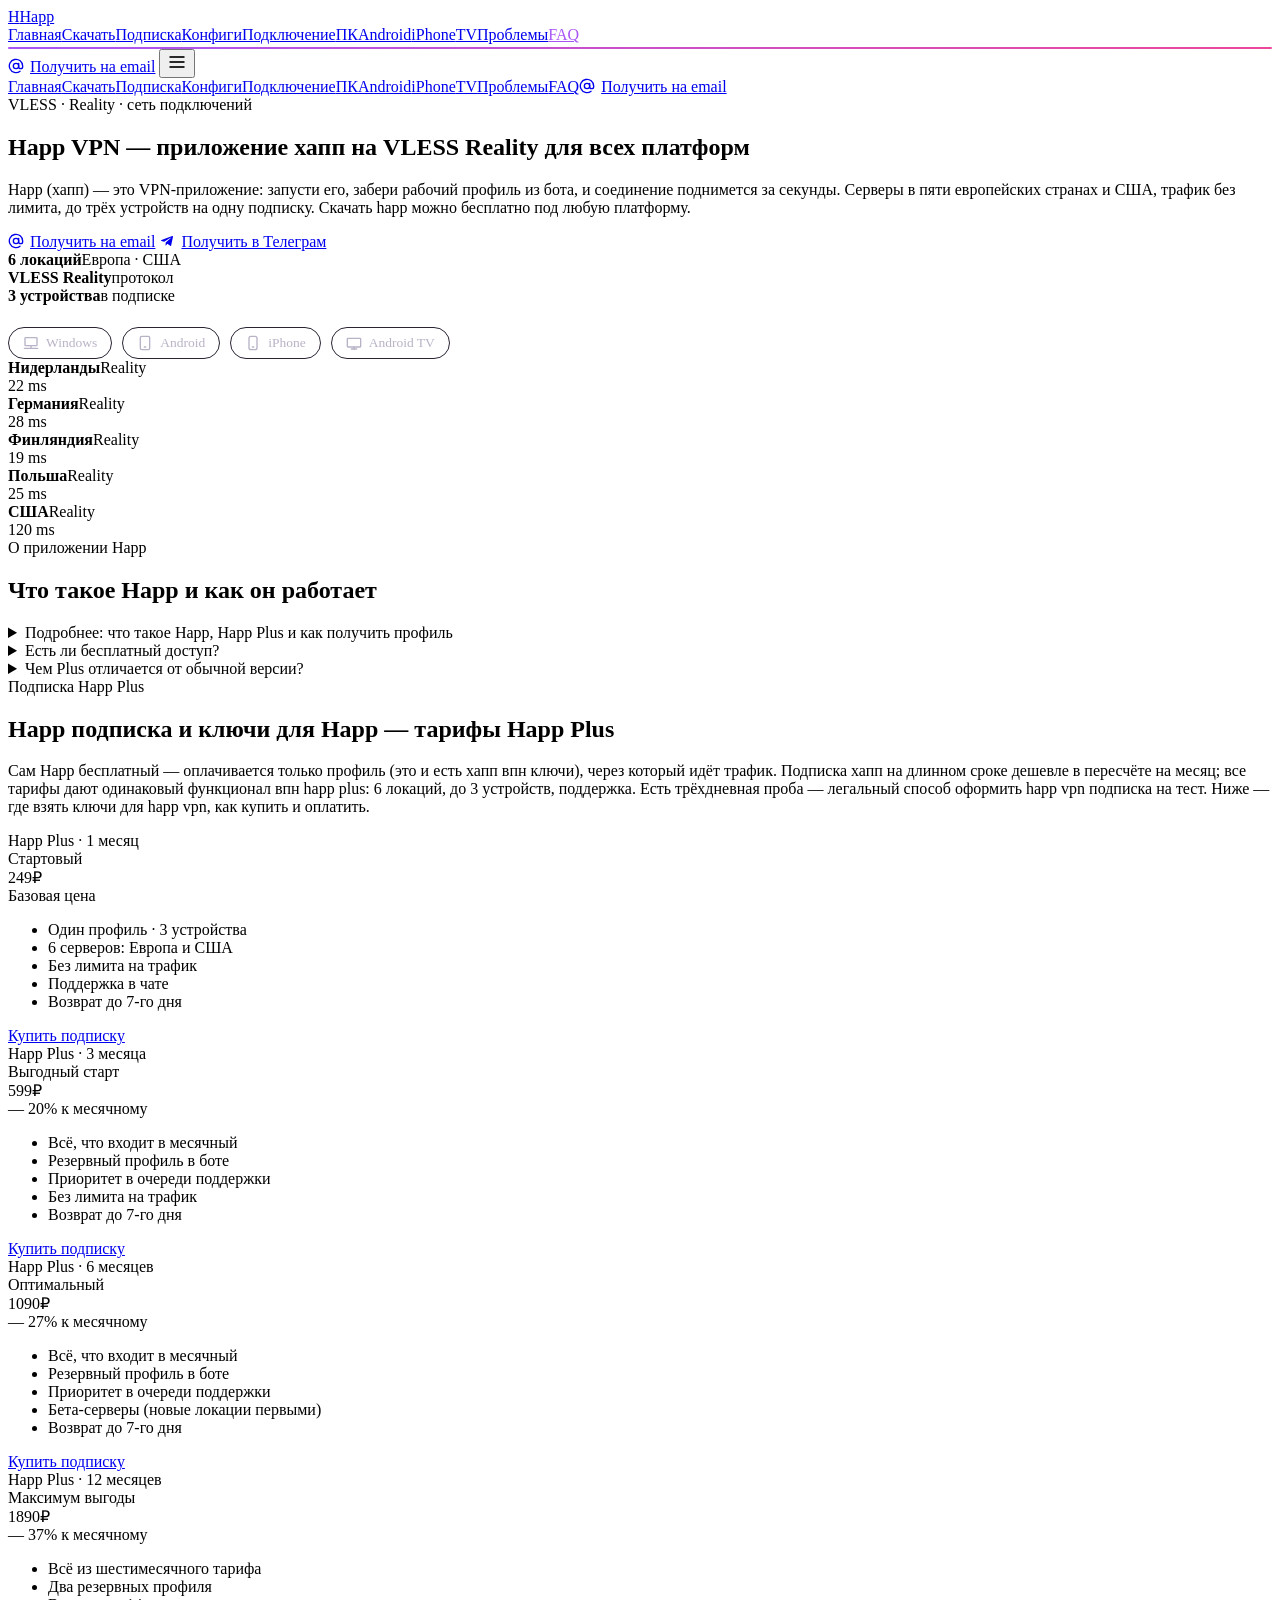
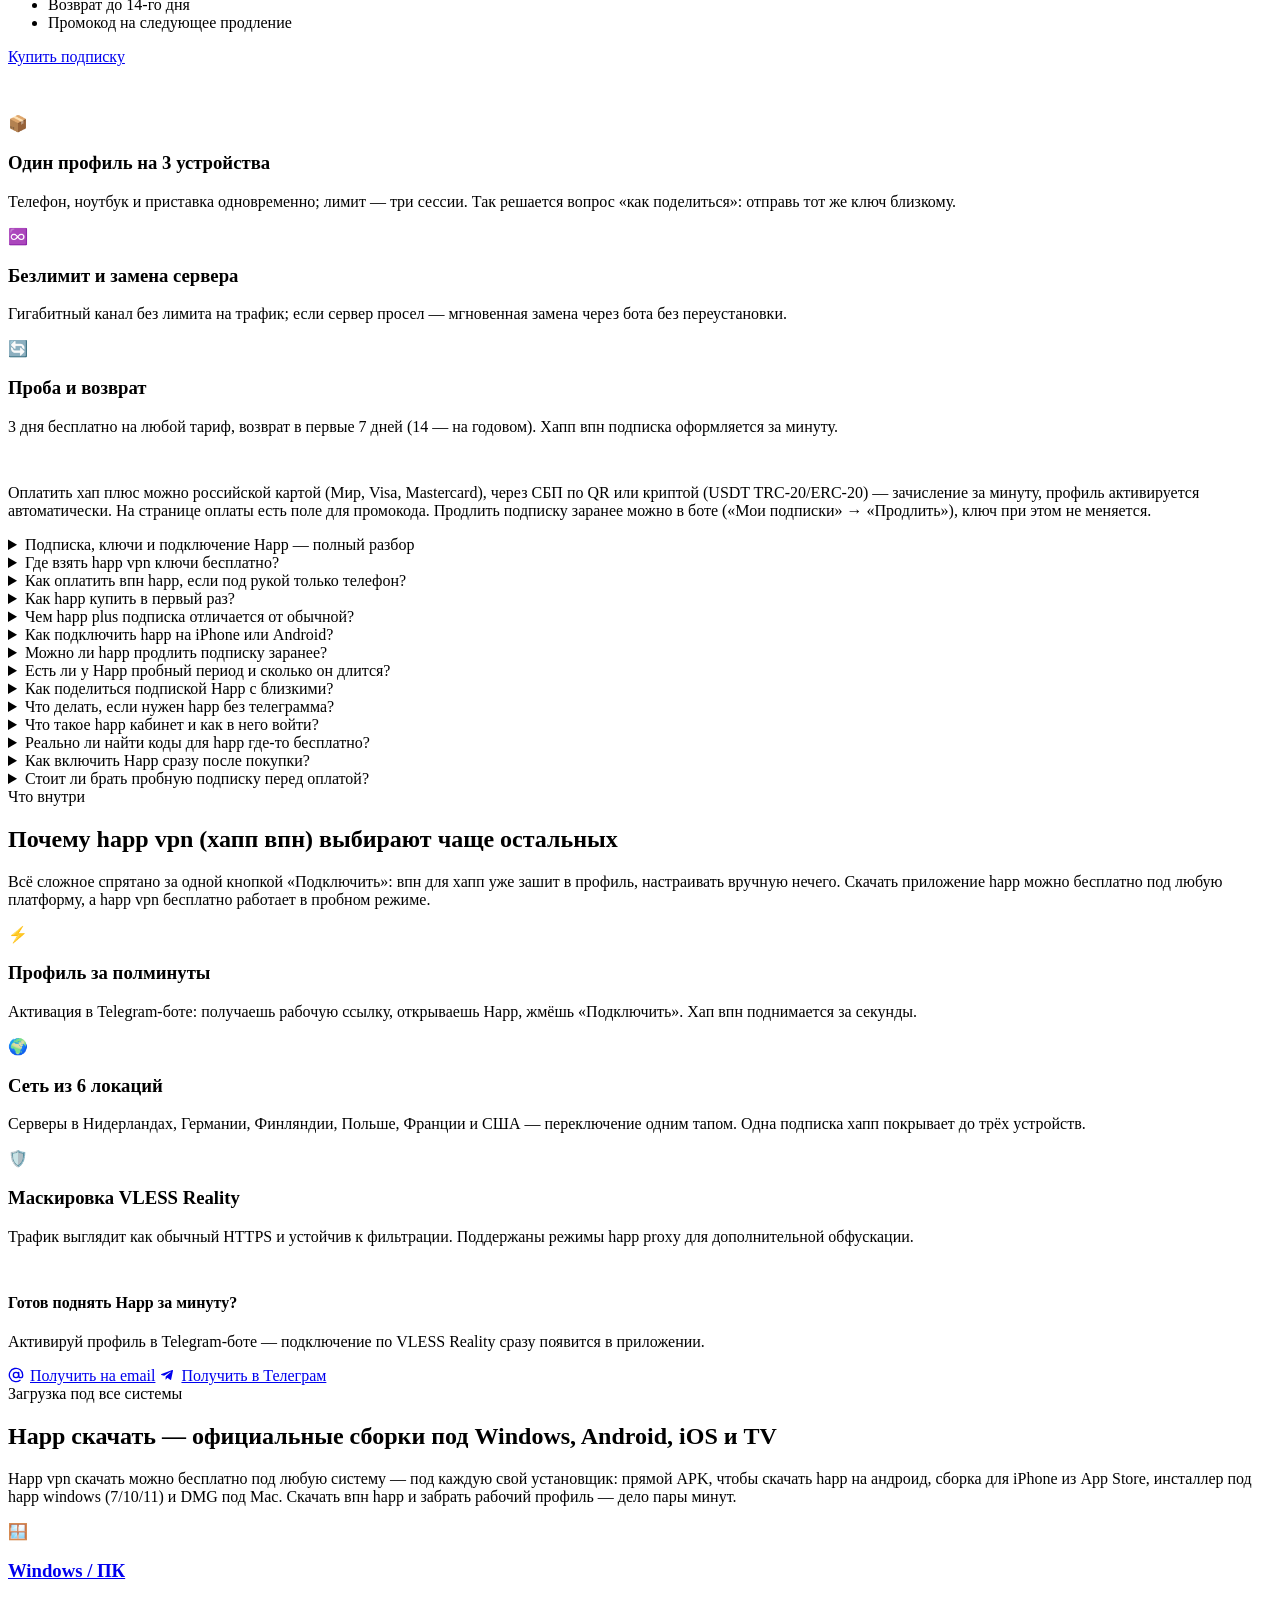
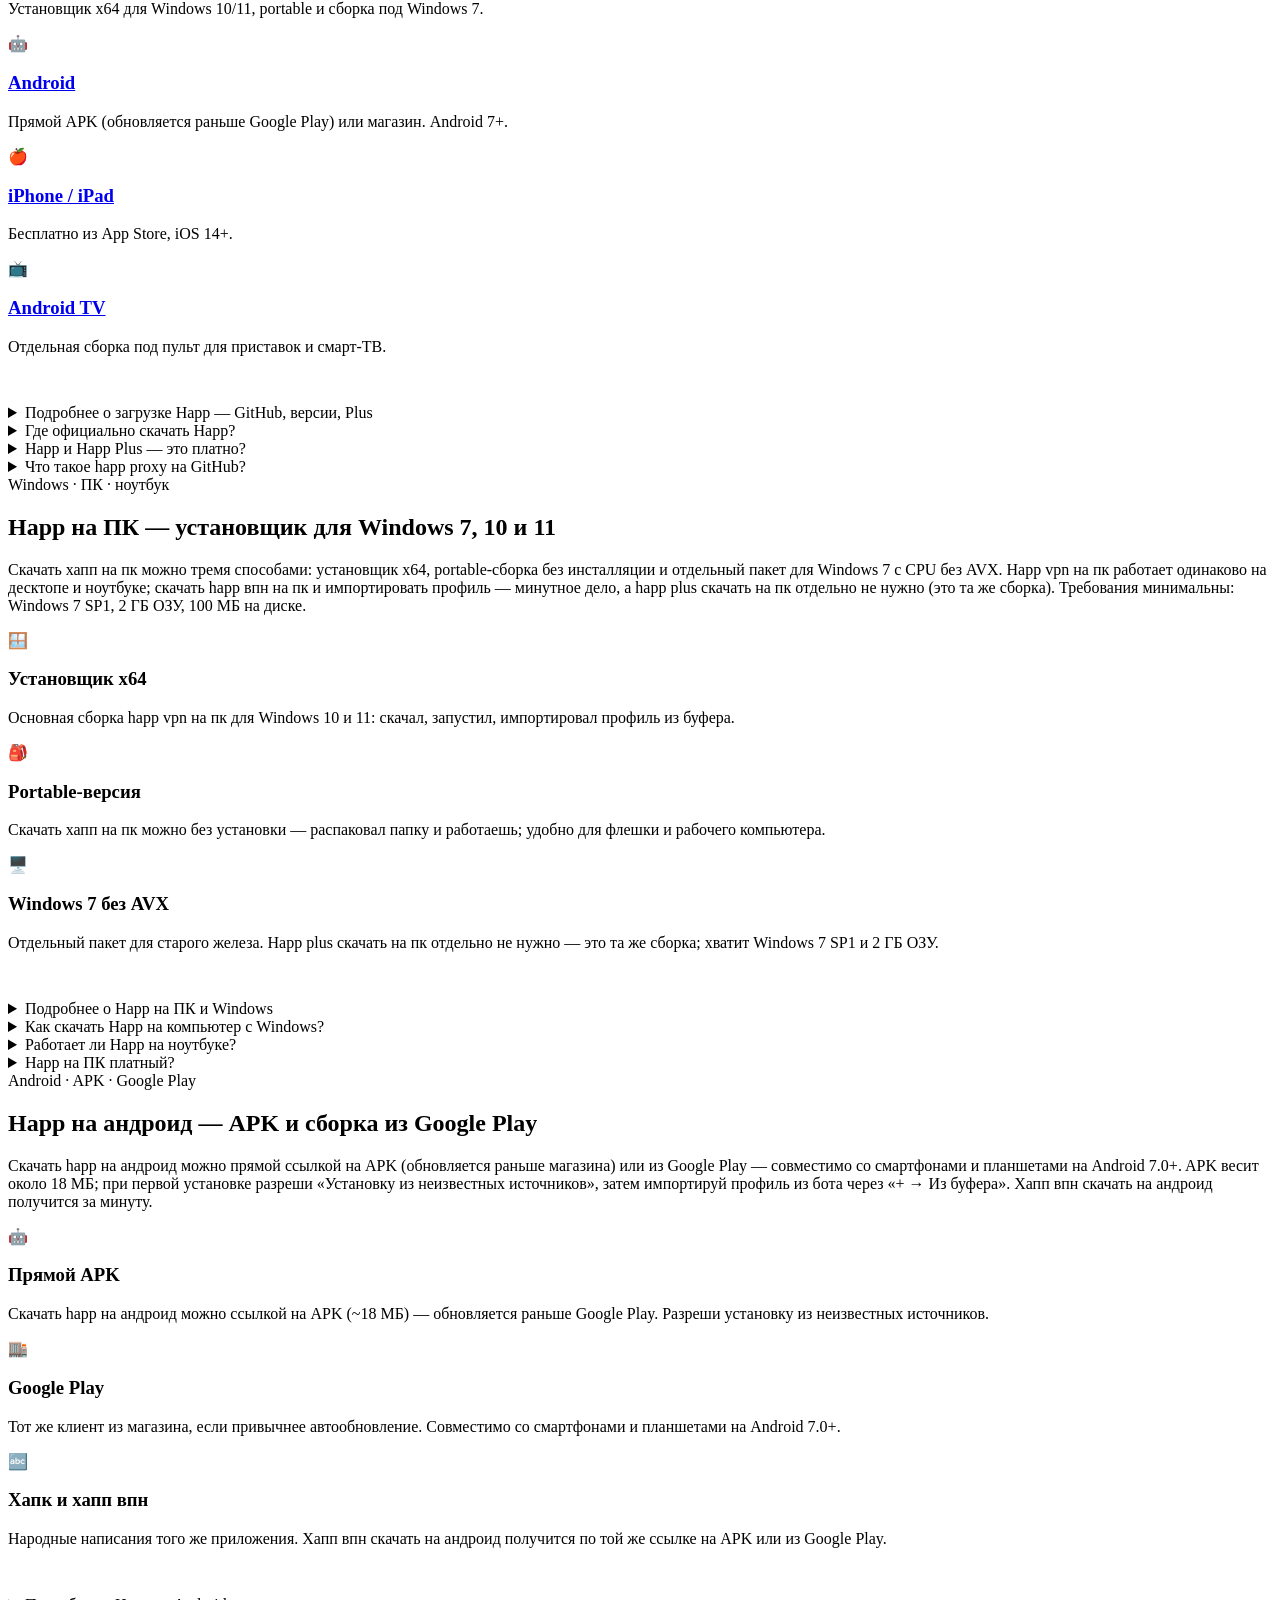
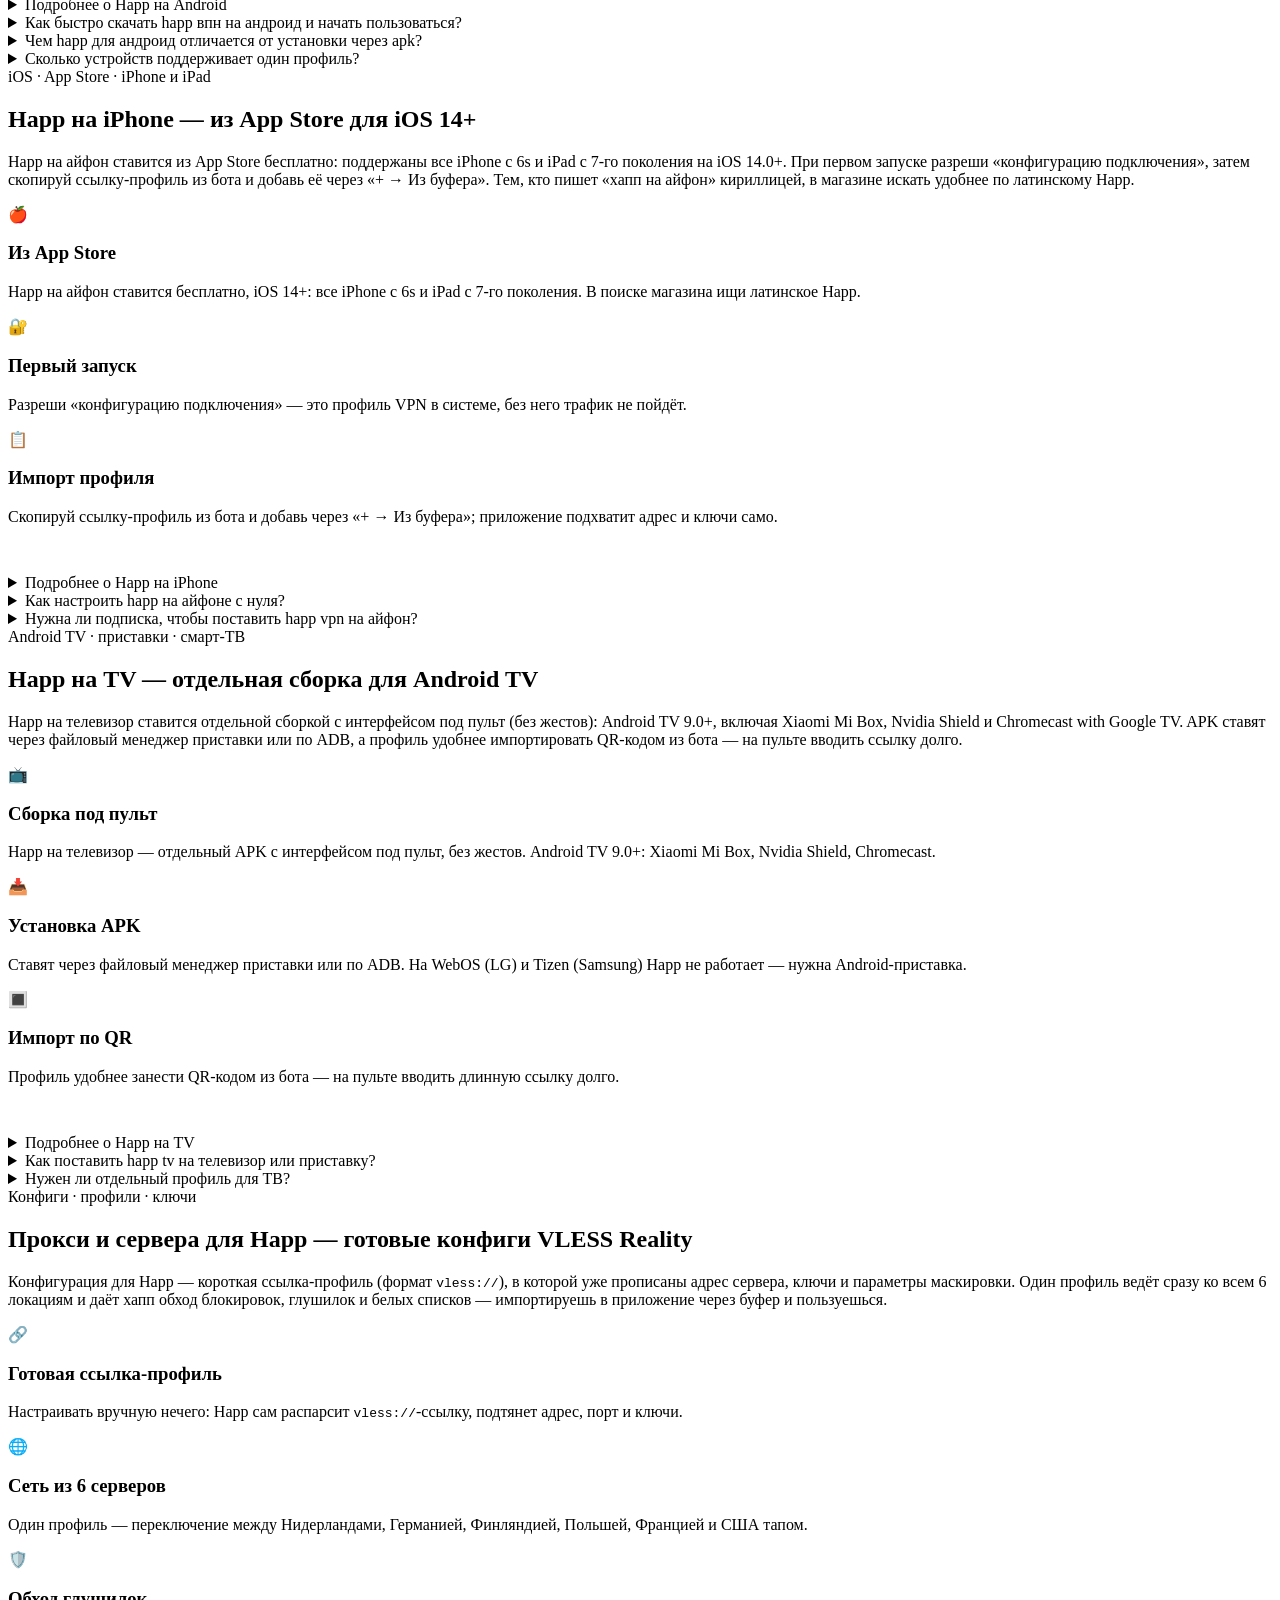
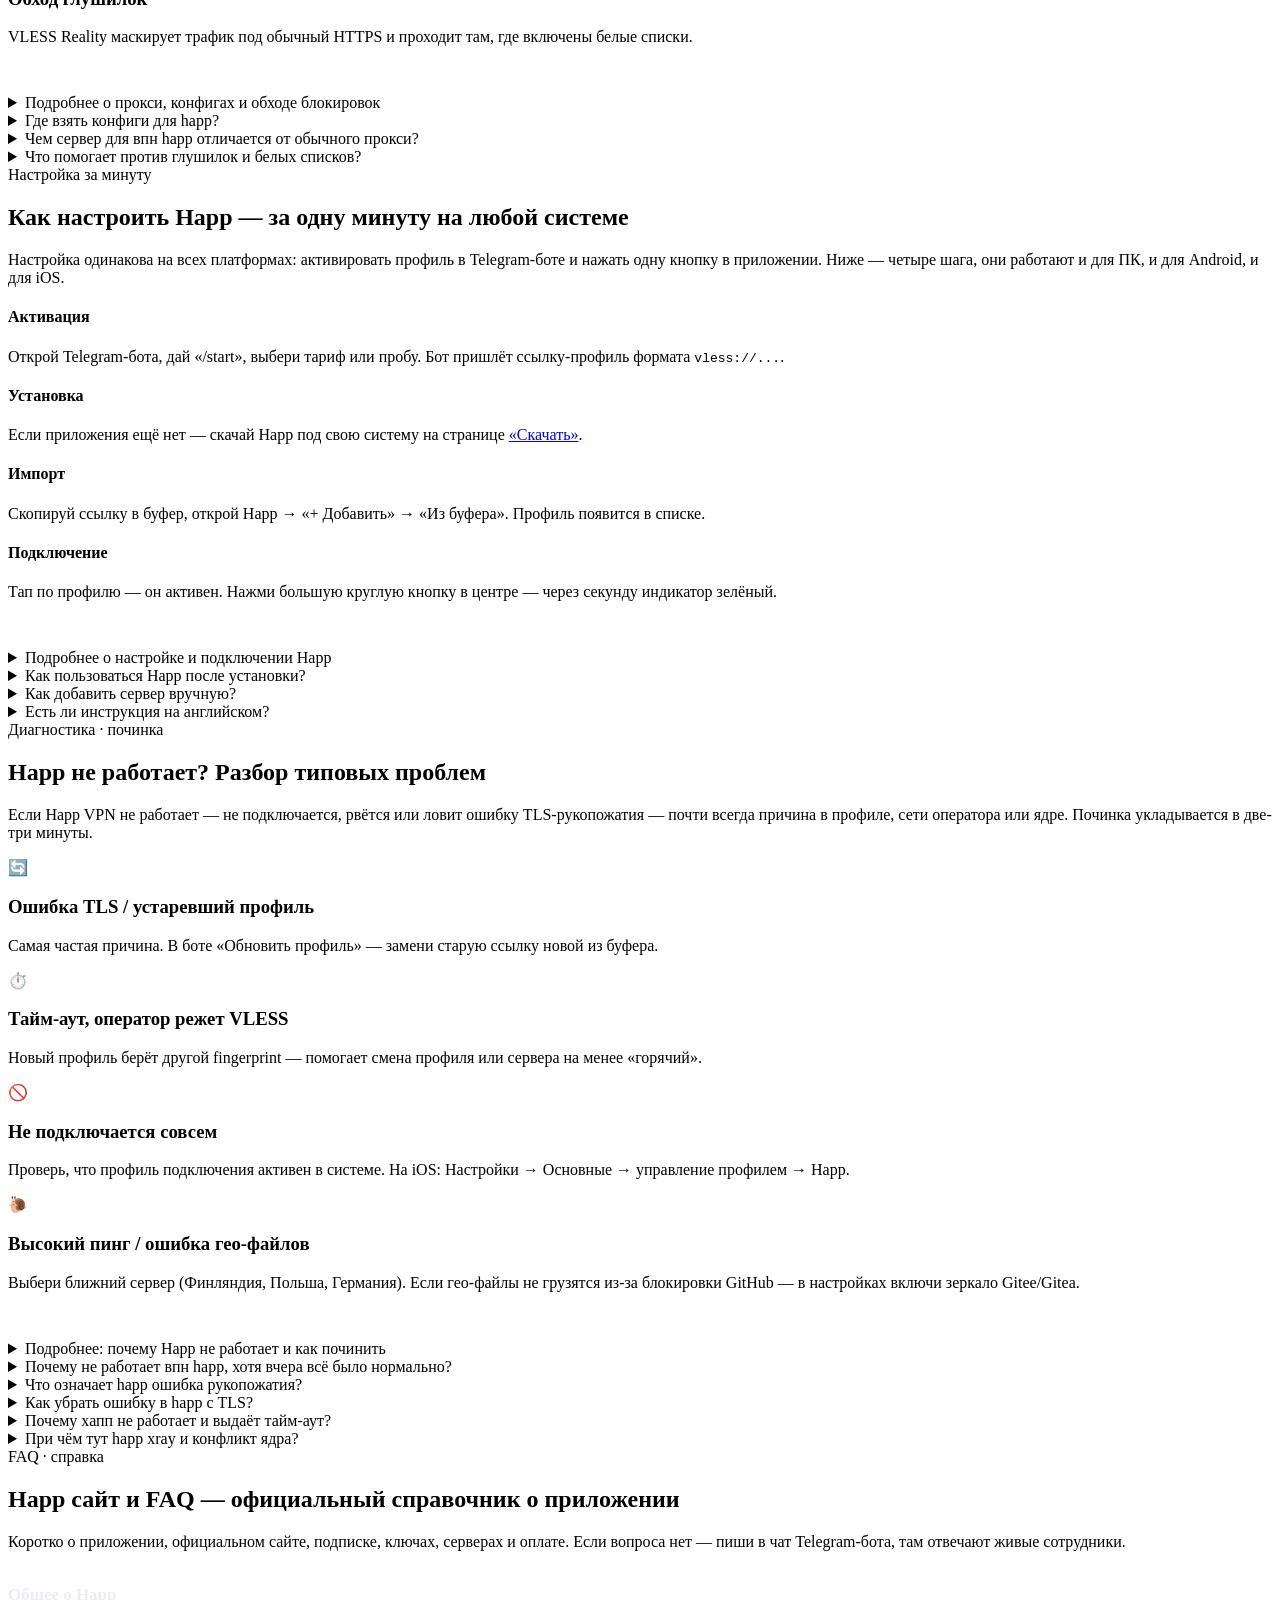
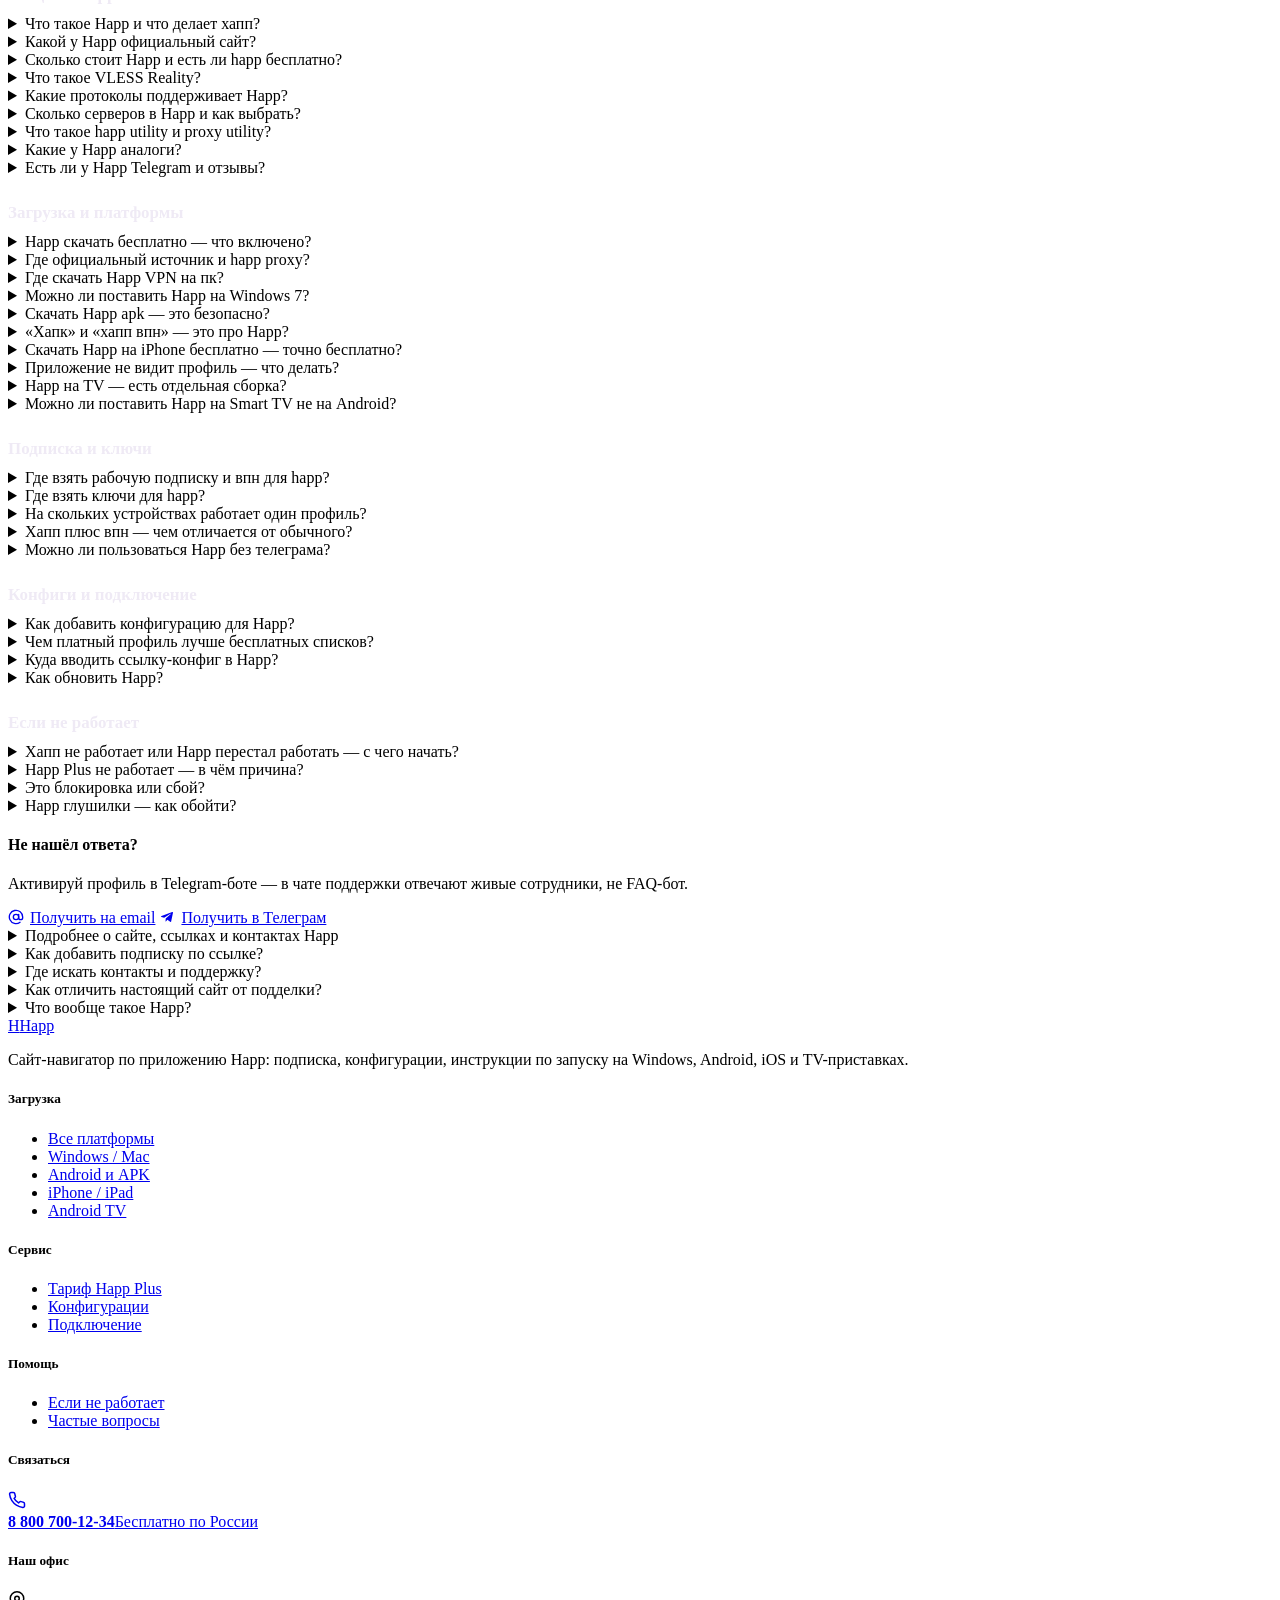
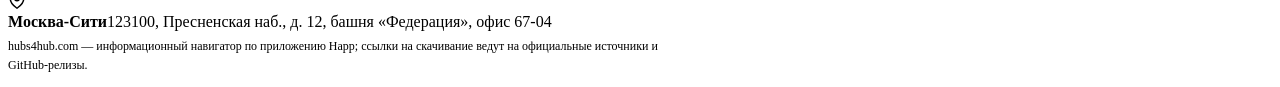
==== commit bd16183b: "Collapse SEO prose into details toggles: buttons-first UX, keywords stay in DOM for crawlers" ====
--- a/public/index.html
+++ b/public/index.html
@@ -17,7 +17,7 @@
 <link rel="preconnect" href="https://mc.yandex.ru" crossorigin>
 <link rel="preconnect" href="https://fonts.gstatic.com" crossorigin>
 <link rel="stylesheet" href="https://fonts.googleapis.com/css2?family=Inter:wght@400;500;600;700&family=Outfit:wght@500;600;700;800&family=JetBrains+Mono:wght@500&display=swap">
-<link rel="stylesheet" href="/assets/styles-v5.css">
+<link rel="stylesheet" href="/assets/styles-v6.css">
 <link rel="icon" type="image/svg+xml" href="/favicon.svg">
 <script type="application/ld+json">{"@context": "https://schema.org", "@graph": [{"@type": "Organization", "@id": "https://hubs4hub.com/#org", "name": "Happ", "url": "https://hubs4hub.com/", "logo": "https://hubs4hub.com/favicon.svg"}, {"@type": "WebSite", "@id": "https://hubs4hub.com/#site", "url": "https://hubs4hub.com/", "name": "Happ", "inLanguage": "ru-RU", "publisher": {"@id": "https://hubs4hub.com/#org"}}]}</script>
 <style>html{scroll-behavior:smooth}section[id]{scroll-margin-top:80px}#rp{position:fixed;top:0;left:0;height:3px;width:0;z-index:9999;background:linear-gradient(90deg,var(--indigo,#a855f7),var(--violet,#ec4899));transition:width .1s ease-out}#btt{position:fixed;right:20px;bottom:20px;width:46px;height:46px;border-radius:50%;border:1px solid var(--line-strong,#2a2333);background:rgba(20,16,28,.86);backdrop-filter:blur(8px);color:#fff;font-size:20px;cursor:pointer;opacity:0;pointer-events:none;transition:opacity .25s;z-index:9998;display:flex;align-items:center;justify-content:center}#btt.on{opacity:1;pointer-events:auto}#btt:hover{border-color:var(--indigo,#a855f7)}section[id].sec-alt{background:rgba(255,255,255,.014)}.nav-links a.active{color:var(--indigo,#a855f7)}.nav-links a.active::after{content:"";display:block;height:2px;border-radius:2px;margin-top:3px;background:linear-gradient(90deg,var(--indigo,#a855f7),var(--violet,#ec4899))}
@@ -85,10 +85,13 @@
       <h2>Что такое Happ <span class="grad">и как он работает</span></h2>
     </div>
 <div class="seo-block">
+<details class="seo-more"><summary>Подробнее: что такое Happ, Happ Plus и как получить профиль</summary>
+<div class="seo-more-body">
 <p>Разберёмся, что делает happ и почему хапп приложение так быстро стало стандартом для обхода блокировок. По сути это лёгкий клиент протокола VLESS Reality: трафик через happ идёт внутри обычного на вид HTTPS-соединения, поэтому впн через happ незаметен для провайдера и почти не режется по скорости. Если совсем коротко ответить, что делает впн happ, — он меняет ваш сетевой маршрут и открывает доступ к нужным ресурсам, а пользователи в отзывах в один голос называют хапп хороший и стабильный инструмент.</p>
 <p>Чтобы начать пользоваться, нужна ссылка на впн happ — это готовый профиль-подписка. Его выдаёт наш Telegram-бот или личный кабинет на email, и в разных инструкциях его называют по-разному: ссылка на впн хапп, ссылка для впн happ либо просто ссылки для happ — суть одна и та же. После импорта вы получаете полноценное приложение happ vpn с настроенным профилем: шесть локаций в Европе и США, безлимитный трафик и подключение до трёх устройств одновременно.</p>
 <p>Отдельного внимания заслуживает Plus-ветка. Многие спрашивают, зачем нужен впн для happ plus и чем отличается приложение happ plus от базового: happ plus vpn снимает часть ограничений, даёт приоритетные серверы и тонкую маршрутизацию. В каталогах то же семейство встречается под именами happ proxy utility и happ proxy utility plus — не пугайтесь, это один продукт. Утилита happ utility plus и режим happ plus proxy позволяют направлять только часть соединений через туннель, а некоторые сборки маркируются как happ proxy vpn.</p>
 <p>Клиент активно развивается, поэтому важно вовремя happ обновить, когда выходит свежая сборка. В истории проекта были ветки happ 1 и happ 2, а также обновления шифрования — happ crypt4 и позже happ crypt5. Опытные пользователи настраивают белые списки хапп, чтобы банковские приложения и локальные сервисы работали напрямую, в обход туннеля.</p>
+</div></details>
 <details><summary>Есть ли бесплатный доступ?</summary><div class="ans">Да, бесплатный хапп доступен для теста: базовый режим ничего не стоит, а happ free даёт понять качество связи ещё до подключения платного тарифа. Скачать и найти happ несложно — официальный клиент есть под все основные платформы.</div></details>
 <details><summary>Чем Plus отличается от обычной версии?</summary><div class="ans">Базовая версия закрывает повседневные задачи, а впн для happ plus добавляет скорость и приоритет. Если видите названия happ utility plus или happ plus proxy — это и есть расширенная сборка того же клиента.</div></details>
 </div>
@@ -142,7 +145,8 @@
     </div>
     <p class="lead">Оплатить хап плюс можно российской картой (Мир, Visa, Mastercard), через СБП по QR или криптой (USDT TRC-20/ERC-20) — зачисление за минуту, профиль активируется автоматически. На странице оплаты есть поле для промокода. Продлить подписку заранее можно в боте («Мои подписки» → «Продлить»), ключ при этом не меняется.</p>
   <div class="seo-block">
-<h3>Подписка, ключи и подключение Happ: полный разбор</h3>
+<details class="seo-more"><summary>Подписка, ключи и подключение Happ — полный разбор</summary>
+<div class="seo-more-body">
 <p>Happ работает по принципу подписки: чтобы приложение получило доступ к серверам, ему нужен профиль — то, что в народе называют «happ vpn ключи». Именно ключи для хапп открывают трафик, а получить их проще всего в Telegram-боте или в личном кабинете lk.chekdns.click по email. Если вы решили happ купить ключ, то фактически покупаете не отдельный файл, а активную подписку на выбранный срок.</p>
 <p>Оформить доступ можно двумя путями. Многие ищут, как happ купить, или где хапп купить выгоднее — цена зависит от срока и числа устройств. Чтобы happ vpn купить, откройте бота, выберите тариф и оплатите; там же подсказано, как оплатить happ картой или другими способами. Если вам ближе покупать сам сервис, а не приложение, варианты купить впн happ и купить впн хапп ведут к тому же профилю. А нажать «happ plus оплатить» — это переход к оплате расширенного уровня.</p>
 <p>Подписка на впн happ обычно оформляется на месяц, три или год. Когда срок заканчивается, нужно happ продлить подписку — делается это той же оплатой в боте или кабинете. Разберём, как продлить happ без потери настроек: достаточно оплатить новый период, профиль остаётся прежним. Если нужен максимум скоростей и локаций, существует happ plus подписка — расширенный уровень с приоритетными серверами. Купить подписку хапп можно и в подарок другому человеку.</p>
@@ -151,6 +155,7 @@
 <p>Отдельно про «бесплатно». В сети часто ищут happ vpn ключи бесплатно, ключи для хапп впн бесплатно или ключи для happ vpn бесплатно — и надеются на вечную халяву. Честный ответ: рабочий профиль всегда выдаёт бот или кабинет, а бесплатным бывает именно пробный период. То есть happ vpn подписка бесплатно существует только как временный тест, а не как постоянный доступ. Запросы вроде коды для happ, коды для хапп, код для впн happ и код для впн хапп ведут к тому же результату — это тот же профиль-подписка, никакой отдельной «секретной» раздачи не существует.</p>
 <p>Happ Plus — это расширенный тариф. Если решаете happ plus купить, помните: он даёт больше локаций и стабильную скорость на пике нагрузки. Оплата очевидна — достаточно нажать кнопку в боте. Технически вам понадобится ключ для happ plus, то есть отдельный профиль расширенного уровня; иногда его называют happ plus vpn ключ. Подключается он ровно так же, как обычный профиль.</p>
 <p>Управлять доступом удобно через happ личный кабинет на lk.chekdns.click: вход по email, там видно срок, оплату и подключённые устройства. Тот же happ кабинет позволяет продлевать доступ и делиться им. Подпиской реально поделиться: функция happ как поделиться подпиской разрешает до трёх устройств. Если совсем коротко — happ как поделиться: отправьте профиль близкому человеку. Инструкции, как поделиться впн happ и как поделиться хапп, одинаковы. Тем, кому неудобен мессенджер, подойдёт happ без телеграмма — вход через кабинет; вариант впн без телеграмма happ полностью работает по email.</p>
+</div></details>
 <details><summary>Где взять happ vpn ключи бесплатно?</summary><div class="ans">Бесплатно доступен только пробный период: бот выдаёт временный рабочий профиль, чтобы вы проверили скорость. Постоянных «вечных» ключей не бывает — после теста доступ оформляется через оплату подписки.</div></details>
 <details><summary>Как оплатить впн happ, если под рукой только телефон?</summary><div class="ans">Вопрос, как оплатить впн happ, решается прямо в боте или кабинете: выбираете тариф, жмёте оплату и получаете активный профиль. Доступны карта и альтернативные способы, всё делается со смартфона за минуту.</div></details>
 <details><summary>Как happ купить в первый раз?</summary><div class="ans">Откройте Telegram-бот или lk.chekdns.click, выберите срок подписки, оплатите — и получите профиль. Именно так проще всего хапп купить новичку, отдельная регистрация с паролями не нужна, вход в кабинет по email.</div></details>
@@ -203,11 +208,14 @@
       <div class="feat"><div class="feat-ico">📺</div><h3><a href="#tv">Android TV</a></h3><p>Отдельная сборка под пульт для приставок и смарт-ТВ.</p></div>
     </div>
   <div class="seo-block">
+<details class="seo-more"><summary>Подробнее о загрузке Happ — GitHub, версии, Plus</summary>
+<div class="seo-more-body">
 <p>Happ — это бесплатный клиент протокола VLESS Reality, и найти его проще всего там, где он лежит официально. Основной источник — репозиторий разработчика: если вбить в поиск happ github, первым же результатом будет страница проекта, где собраны все сборки. Чтобы установить happ, не нужно ни ключей, ни регистрации — достаточно открыть раздел happ releases и выбрать версию под свою систему.</p>
 <p>Многие ищут утилиту по прямому названию: happ utility скачать или happ proxy utility скачать — это одно и то же приложение, просто в разных формулировках. Ссылку happ download стоит брать только с официальной страницы, чтобы happ файл не оказался подменённым. Если нужен именно happ скачать github, переходите по адресу github com happ, а для прокси-сборки есть отдельная ветка github com happ proxy.</p>
 <p>Отдельно распространяется расширенная версия — Happ Plus. Запрос happ plus vpn скачать ведёт к тому же репозиторию, а оформить подписку и скачать впн happ plus можно уже после установки самого клиента. Файлы платной версии тоже открыты: их раздают через happ proxy github и зеркала. Для русской раскладки работают и запросы хапп гитхаб, и гитхаб happ — поиск всё равно приведёт на страницу happ vpn github.</p>
 <p>Важно понимать: сам клиент ничего не стоит. Запросы вроде happ vpn скачать бесплатно, скачать впн happ бесплатно и впн хапп скачать бесплатно ведут к легальной бесплатной загрузке — платить нужно только за подписку-профиль, а не за приложение. То же касается формулировок скачать хапп бесплатно и скачать хапп плюс: расширение оплачивается отдельно, но установщик открыт всем.</p>
 <p>Чтобы happ скачать официально и не поймать подделку, ориентируйтесь на репозиторий разработчика. Тем, кто предпочитает скачать happ официальный сайт целиком, подойдёт лендинг проекта со ссылками на все платформы. Дальше остаётся установить happ vpn и подключить выданный ботом или в личном кабинете профиль.</p>
+</div></details>
 <details><summary>Где официально скачать Happ?</summary><div class="ans">Единственный надёжный источник — репозиторий разработчика. Наберите happ github или откройте раздел happ releases, выберите версию под свою ОС и загрузите happ файл напрямую. Так вы получите оригинал, а не подделку.</div></details>
 <details><summary>Happ и Happ Plus — это платно?</summary><div class="ans">Сам клиент бесплатный: запросы happ download, скачать хапп бесплатно и happ vpn скачать бесплатно ведут к свободной загрузке. Платите вы только за подписку — её же использует и Happ Plus.</div></details>
 <details><summary>Что такое happ proxy на GitHub?</summary><div class="ans">Это прокси-ориентированная сборка клиента. Найти её можно по адресу github com happ proxy или через поиск happ proxy github — функционально она близка к основному приложению.</div></details>
@@ -228,11 +236,14 @@
       <div class="feat"><div class="feat-ico">🖥️</div><h3>Windows 7 без AVX</h3><p>Отдельный пакет для старого железа. Happ plus скачать на пк отдельно не нужно — это та же сборка; хватит Windows 7 SP1 и 2 ГБ ОЗУ.</p></div>
     </div>
   <div class="seo-block">
+<details class="seo-more"><summary>Подробнее о Happ на ПК и Windows</summary>
+<div class="seo-more-body">
 <p>Happ работает не только на смартфоне — десктопная сборка ничем не уступает мобильной. Чтобы скачать happ на пк, откройте раздел релизов и выберите установщик под Windows. Запросы вроде впн на пк happ, happ на компьютер и happ для компьютера ведут к одной и той же версии — полноценному клиенту с графическим интерфейсом.</p>
 <p>Установщик для Windows распространяется в виде exe-файла. Обычно он называется setup happ x64 exe — то есть setup happ exe для 64-разрядной системы. В имени зашита разрядность: happ x64 указывает на архитектуру, а полное имя happ x64 exe помогает не спутать сборки. Скачали happ exe — запустили, и приложение установилось за пару кликов.</p>
 <p>На десктопе клиент известен как happ desktop. Собранная под Windows версия — это happ vpn windows, и запрос happ vpn windows скачать приведёт к тому же дистрибутиву. Для англоязычного поиска работает и happ pc, и приложение happ на пк — суть одна. Есть и связка happ proxy happ desktop для прокси-режима, а исходники доступны как happ desktop github.</p>
 <p>Ставить клиент можно и на стационарный компьютер, и happ на ноутбук — требований минимум. Тем, кто ищет happ на пк бесплатно, стоит помнить: сама программа не стоит ничего. Запросы happ на пк windows и happ скачать на пк windows ведут к бесплатной сборке; отдельно существуют happ plus на пк и связка впн на пк happ plus для расширенной версии. По-русски то же самое звучит как хап на пк или happ впн для пк.</p>
 <p>Скачивайте только из проверенного места: официальный сайт happ на пк даёт прямые ссылки на все установщики. Формулировки happ скачать приложение на пк и happ proxy скачать на пк ведут туда же. Нужна прокси-версия для десктопа — ищите happ proxy на пк, она лежит рядом с основным клиентом.</p>
+</div></details>
 <details><summary>Как скачать Happ на компьютер с Windows?</summary><div class="ans">Откройте страницу релизов, найдите файл setup happ x64 exe и запустите его. Это стандартный happ exe-установщик: чтобы скачать happ на пк, других инструментов не нужно.</div></details>
 <details><summary>Работает ли Happ на ноутбуке?</summary><div class="ans">Да. Клиент одинаково ставится и на десктоп, и happ на ноутбук. Версия happ vpn windows нетребовательна к железу и подходит любому современному happ pc.</div></details>
 <details><summary>Happ на ПК платный?</summary><div class="ans">Нет, happ на пк бесплатно: программа happ desktop загружается свободно. Оплачивается лишь подписка — её же использует happ plus на пк.</div></details>
@@ -253,10 +264,13 @@
       <div class="feat"><div class="feat-ico">🔤</div><h3>Хапк и хапп впн</h3><p>Народные написания того же приложения. Хапп впн скачать на андроид получится по той же ссылке на APK или из Google Play.</p></div>
     </div>
   <div class="seo-block">
+<details class="seo-more"><summary>Подробнее о Happ на Android</summary>
+<div class="seo-more-body">
 <p>Happ на Android ставится за пару минут, а работает как обычный VPN-клиент на протоколе VLESS Reality. Чтобы happ vpn скачать на андроид, откройте Google Play или загрузите установщик с официальной страницы приложения — после установки останется только вставить профиль, который выдаёт Telegram-бот или личный кабинет. Никаких ручных настроек портов и шифров: вся конфигурация уже зашита в ссылку-профиль.</p>
 <p>Поставить happ на телефон стоит хотя бы ради скорости — Reality маскирует трафик под обычный HTTPS, поэтому даже при активных блокировках соединение держится стабильно. Один профиль работает до трёх устройств одновременно и открывает доступ к шести локациям, так что happ впн на андроид спокойно закрывает и смартфон, и планшет, и, скажем, рабочий ноутбук через тот же ключ. Пользователи часто ищут именно хапп на андроид кириллицей — это то же самое приложение, просто название набрано по-русски.</p>
 <p>Базовая версия бесплатна: happ скачать бесплатно на андроид можно без подписки на само приложение, платите вы только за доступ к серверам у своего провайдера профиля. Если хочется больше — есть расширение хапп впн андроид в виде Happ Plus: дополнительные функции, приоритетные локации и тонкая настройка маршрутизации. Подключить happ plus на андроид можно прямо внутри клиента, отдельную сборку скачивать не нужно.</p>
 <p>Технически happ android — это лёгкий клиент без лишних разрешений, он не требует root и не грузит батарею в фоне. Если Google Play недоступен в вашем регионе, скачать хапп на андроид получится напрямую установочным файлом — механизм тот же, что и у любого сайдлоада. Тем, кто предпочитает ставить happ plus скачать на андроид вручную, тоже подойдёт файл-установщик с официального ресурса.</p>
+</div></details>
 <details><summary>Как быстро скачать happ впн на андроид и начать пользоваться?</summary><div class="ans">Установите приложение из Google Play или официальным файлом, откройте его и вставьте профиль-ссылку из бота или личного кабинета. Клиент сам подхватит настройки. По сути, чтобы скачать happ впн на андроид и подключиться, нужно лишь два действия — установка и импорт профиля. Дальше нажимаете «Подключить» и выбираете одну из шести локаций.</div></details>
 <details><summary>Чем happ для андроид отличается от установки через apk?</summary><div class="ans">Функционально ничем: happ для андроид из Google Play и версия, которую ставят как happ vpn apk, — это одно и то же приложение. Разница только в способе доставки. Если магазин недоступен, вариант happ vpn скачать apk напрямую с официального сайта решает проблему, при этом обновления придётся ставить вручную, тогда как Play обновляет автоматически.</div></details>
 <details><summary>Сколько устройств поддерживает один профиль?</summary><div class="ans">Один профиль рассчитан на три устройства одновременно и даёт доступ к шести локациям. Это удобно: один ключ обслуживает и телефон, и планшет. Если нужны расширенные возможности, подключите Happ Plus — оформляется внутри приложения.</div></details>
@@ -277,9 +291,12 @@
       <div class="feat"><div class="feat-ico">📋</div><h3>Импорт профиля</h3><p>Скопируй ссылку-профиль из бота и добавь через «+ → Из буфера»; приложение подхватит адрес и ключи само.</p></div>
     </div>
   <div class="seo-block">
+<details class="seo-more"><summary>Подробнее о Happ на iPhone</summary>
+<div class="seo-more-body">
 <p>На iPhone Happ ставится из App Store и работает точно так же, как на Android: вставляете профиль-ссылку — приложение само настраивает VLESS Reality. Если вам нужен happ plus на айфон, расширенная версия активируется внутри клиента, отдельно ничего докупать в App Store не требуется. Один профиль по-прежнему обслуживает до трёх устройств и открывает шесть локаций.</p>
 <p>Версия happ ios не отличается по логике от других платформ: вся конфигурация приходит в ссылке от бота или из личного кабинета, ручные настройки не нужны. Многие ставят happ vpn на айфон именно из-за Reality — трафик маскируется под обычный HTTPS, и соединение держится даже там, где привычные VPN отваливаются.</p>
 <p>Отдельно про совместимость: happ iphone стабильно работает на актуальных версиях iOS, не требует джейлбрейка и не запрашивает лишних разрешений. Профиль импортируется через буфер обмена или по кнопке из сообщения бота.</p>
+</div></details>
 <details><summary>Как настроить happ на айфоне с нуля?</summary><div class="ans">Разберём, как настроить happ на айфоне: установите приложение из App Store, скопируйте профиль-ссылку из Telegram-бота или личного кабинета, откройте Happ и вставьте её в поле импорта. Клиент сам подтянет сервер, протокол и ключи. После этого нажимаете «Подключить» и выбираете нужную из шести локаций — всё, VPN активен.</div></details>
 <details><summary>Нужна ли подписка, чтобы поставить happ vpn на айфон?</summary><div class="ans">Само приложение бесплатно. Платите вы только за доступ к серверам у провайдера профиля. Расширение Happ Plus — опционально: оно добавляет приоритетные локации и тонкую маршрутизацию, подключается прямо в приложении.</div></details>
 </div>
@@ -299,8 +316,11 @@
       <div class="feat"><div class="feat-ico">🔳</div><h3>Импорт по QR</h3><p>Профиль удобнее занести QR-кодом из бота — на пульте вводить длинную ссылку долго.</p></div>
     </div>
   <div class="seo-block">
+<details class="seo-more"><summary>Подробнее о Happ на TV</summary>
+<div class="seo-more-body">
 <p>Happ работает не только на смартфонах — есть сборка и для больших экранов. Happ tv ставится на Android TV и приставки из магазина приложений или установочным файлом, а профиль импортируется тем же способом: ссылкой из бота или личного кабинета. Управление адаптировано под пульт, так что подключение к любой из шести локаций делается парой нажатий.</p>
 <p>Один профиль по-прежнему покрывает до трёх устройств, поэтому телевизор можно подключить тем же ключом, что и телефон. Официальный адрес страницы для ТВ-версии — tv happ su, там же лежат инструкции по установке на разные модели приставок и Smart TV.</p>
+</div></details>
 <details><summary>Как поставить happ tv на телевизор или приставку?</summary><div class="ans">На Android TV откройте магазин приложений, найдите Happ и установите его; если магазина нет — используйте установочный файл. Затем импортируйте профиль-ссылку и выберите локацию. Полную пошаговую инструкцию и актуальную сборку удобно смотреть на tv happ su.</div></details>
 <details><summary>Нужен ли отдельный профиль для ТВ?</summary><div class="ans">Нет. Один профиль рассчитан на три устройства сразу, так что телевизор подключается тем же ключом, что и смартфон. Дополнительно можно активировать Happ Plus для приоритетных локаций.</div></details>
 </div>
@@ -320,10 +340,13 @@
       <div class="feat"><div class="feat-ico">🛡️</div><h3>Обход глушилок</h3><p>VLESS Reality маскирует трафик под обычный HTTPS и проходит там, где включены белые списки.</p></div>
     </div>
   <div class="seo-block">
+<details class="seo-more"><summary>Подробнее о прокси, конфигах и обходе блокировок</summary>
+<div class="seo-more-body">
 <p>Happ — это клиент на протоколе VLESS Reality, и по сути весь happ обход блокировок держится на актуальном профиле. Хороший прокси для happ выглядит не как отдельная кнопка, а как ссылка-подписка: один раз добавили — и хапп прокси обновляется сам, подтягивая свежие сервера для хапп из шести локаций.</p>
 <p>Профиль-конфиг выдаёт Telegram-бот или личный кабинет: там лежит и прокси сервер для happ, и запасные точки на случай, если основной адрес попадёт под фильтр. Когда провайдер режет трафик по DPI, в ход идут так называемые хапп глушилки — точнее, обход этих глушилок: маскировка под обычный HTTPS. Механизм happ обход глушилок работает потому, что Reality имитирует рукопожатие к легитимному сайту, и фильтр не отличает вас от обычного посетителя.</p>
 <p>Отдельная история — «белые списки», когда доступ разрешён только к одобренным ресурсам. Тут спасает happ обход белых списков: трафик заворачивается в разрешённый протокол. Готовый список обхода happ и грамотная конфигурация для впн happ решают задачу без ручной возни, а обход белых списков для happ становится вопросом одного профиля, а не долгих настроек.</p>
 <p>Многие ищут прокси для happ бесплатно, и такие бесплатные сервера хапп действительно есть — их раздают в открытых каналах. Но бесплатный прокси для хапп почти всегда перегружен: скорость низкая, а точки быстро баннят. Надёжнее платный сервер для happ vpn, где сервера для впн хапп держат под реальную нагрузку и меняют при первых признаках блокировки.</p>
+</div></details>
 <details><summary>Где взять конфиги для happ?</summary><div class="ans">Готовые конфиги для happ выдаёт бот или личный кабинет — это ссылка-подписка, которую вставляют в приложение. Один прокси для happ vpn содержит сразу несколько локаций, а прокси для впн happ обновляется автоматически, так что вручную искать адреса не нужно.</div></details>
 <details><summary>Чем сервер для впн happ отличается от обычного прокси?</summary><div class="ans">Технически сервер для впн happ и прокси для хапп впн — почти одно и то же: это точка выхода на VLESS Reality. Разница в свежести: актуальные списки для happ важнее их количества, потому что мёртвые точки только тормозят подключение.</div></details>
 <details><summary>Что помогает против глушилок и белых списков?</summary><div class="ans">Обход впн хапп через Reality маскирует соединение под легитимный сайт, поэтому и белые списки, и DPI-глушилки перестают мешать. Это тот же механизм, что стоит за обходом блокировок в Happ в целом — отдельные настройки не требуются.</div></details>
@@ -345,9 +368,12 @@
       <div class="step"><h4>Подключение</h4><p>Тап по профилю — он активен. Нажми большую круглую кнопку в центре — через секунду индикатор зелёный.</p></div>
     </div>
   <div class="seo-block">
+<details class="seo-more"><summary>Подробнее о настройке и подключении Happ</summary>
+<div class="seo-more-body">
 <p>Настройка happ занимает пару минут и не требует технических знаний. Если коротко, вся happ инструкция сводится к одному действию — добавить профиль по ссылке. Ниже разберём, как настроить vpn happ с нуля, шаг за шагом.</p>
 <p>Сначала установите приложение, затем получите ссылку-подписку у Telegram-бота или в кабинете. Вопрос «как добавить в happ» решается кнопкой «+»: вставляете ссылку из буфера обмена — и всё. По сути как сделать happ рабочим — это один тап, дальше конфиг сам подтянет сервера и локации.</p>
 <p>Дальше — как настроить впн happ по локациям: откройте список серверов, запустите проверку пинга и выберите самый быстрый. Точно так же выглядит и как настроить хапп на русском интерфейсе — названия кнопок совпадают. Если у вас Happ Plus, вопрос «happ plus как настроить» ничем не отличается: та же ссылка, тот же профиль, те же шаги.</p>
+</div></details>
 <details><summary>Как пользоваться Happ после установки?</summary><div class="ans">Happ как пользоваться — проще некуда: включаете переключатель, выбираете локацию, работаете. Полная настройка хапп нужна лишь один раз, дальше приложение само держит соединение и обновляет профиль.</div></details>
 <details><summary>Как добавить сервер вручную?</summary><div class="ans">Обычно вручную ничего не нужно, но при желании можно: вопрос «как добавить в хапп» новый профиль решается через кнопку «+» и вставку ссылки. Это то же самое, что и как настроить впн хапп по подписке — разницы в результате нет.</div></details>
 <details><summary>Есть ли инструкция на английском?</summary><div class="ans">Да, setup happ описан теми же шагами: install app, paste subscription link, connect. Русскоязычная happ vpn инструкция полностью совпадает с английской по логике, так что язык интерфейса роли не играет.</div></details>
@@ -369,10 +395,13 @@
       <div class="feat"><div class="feat-ico">🐌</div><h3>Высокий пинг / ошибка гео-файлов</h3><p>Выбери ближний сервер (Финляндия, Польша, Германия). Если гео-файлы не грузятся из-за блокировки GitHub — в настройках включи зеркало Gitee/Gitea.</p></div>
     </div>
   <div class="seo-block">
+<details class="seo-more"><summary>Подробнее: почему Happ не работает и как починить</summary>
+<div class="seo-more-body">
 <p>Если у вас не работает впн happ, почти всегда причина в одном из нескольких предсказуемых мест, а не в «поломке» самого приложения. Happ работает поверх VLESS Reality, и большинство сбоев — это устаревший профиль, перегруженная локация или рассинхронизация времени на устройстве. Прежде чем переустанавливать всё подряд, стоит спокойно пройтись по списку: чаще всего соединение поднимается за пару минут.</p>
 <p>Первый вопрос, который задают чаще всего, — почему не работает happ сразу после подключения. Обычная картина такая: приложение подключается, но трафик не идёт, либо в логе появляется happ ошибка tls рукопожатия. Это не «вирус» и не блокировка навсегда — это сигнал, что сервер не смог согласовать защищённый канал. Если видите именно tls рукопожатие happ в статусе, первым делом обновите профиль в боте: ключи и адреса серверов меняются, а старый конфиг тянет мёртвые параметры.</p>
 <p>Когда пишут, что не работает хапп впн именно после переезда или смены Wi-Fi, дело почти всегда во времени устройства. Reality критично относится к часам: расхождение даже в пару минут ломает согласование, и вы получаете либо happ ошибка tls, либо бесконечное «подключение». Включите автоматическую синхронизацию времени и часового пояса — это лечит львиную долю случаев, когда пользователь недоумевает, почему хапп не работает на, казалось бы, рабочем конфиге.</p>
 <p>Отдельная история — happ тайм аут при попытке соединения. Тайм-аут значит, что выбранный сервер не отвечает: он перегружен, временно недоступен или заблокирован на стороне провайдера. Решение простое — смените локацию в списке на соседнюю и попробуйте снова. Если же в логах мелькает happ xray с конфликтом ядра, обычно виноват второй активный VPN-клиент, использующий тот же движок: отключите или удалите конкурента, потому что два xray-профиля не уживаются на одном устройстве.</p>
+</div></details>
 <details><summary>Почему не работает впн happ, хотя вчера всё было нормально?</summary><div class="ans">Скорее всего, сменились серверные ключи и ваш профиль устарел. Именно поэтому люди спрашивают, почему не работает впн happ без видимой причины: конфиг живёт не вечно. Откройте бота, запросите свежую подписку, обновите профиль в Happ и переподключитесь — соединение поднимется на актуальных параметрах.</div></details>
 <details><summary>Что означает happ ошибка рукопожатия?</summary><div class="ans">happ ошибка рукопожатия — это провал этапа установления защищённого TLS-канала между приложением и сервером. Причины по частоте: сбитое время устройства, устаревший профиль, перегруженная или заблокированная локация. Проверьте автосинхронизацию времени, обновите конфиг и смените сервер — в таком порядке.</div></details>
 <details><summary>Как убрать ошибку в happ с TLS?</summary><div class="ans">Любая ошибка в happ, связанная с TLS, лечится по чек-листу: 1) синхронизируйте время; 2) обновите профиль в боте; 3) смените локацию; 4) при конфликте ядра отключите второй VPN. Если после этого всё ещё видите happ ошибка tls, переустановите приложение начисто и импортируйте свежую подписку.</div></details>
@@ -436,8 +465,11 @@
   </div>
 </div>
   <div class="seo-block">
+<details class="seo-more"><summary>Подробнее о сайте, ссылках и контактах Happ</summary>
+<div class="seo-more-body">
 <p>Официальный сайт хапп — это единственная безопасная точка входа. Адрес в поиске набирают по-разному: чаще всего как https happ com, иногда как https happ su, реже — https happ proxy com; с префиксом www happ открывается тот же ресурс. Встречается в старых инструкциях и написание http happ, но актуальный, happ рабочий адрес всегда идёт по защищённому протоколу. Есть и community-зеркало, которое набирают как happ org.</p>
 <p>Если вы впервые слышите название и спрашиваете, happ что это и happ это вообще безопасно — коротко: happ app это клиент для защищённого выхода в happ интернет без блокировок и ограничений скорости.</p>
+</div></details>
 <details><summary>Как добавить подписку по ссылке?</summary><div class="ans">Профиль импортируется одной строкой: она начинается как happ add https и дальше идёт адрес вашей подписки. В настройках профили помечены как happ main (основной) и happ sub (резервный) — happ sub содержит запасной список серверов на случай, если основной недоступен.</div></details>
 <details><summary>Где искать контакты и поддержку?</summary><div class="ans">Все контакты — в соцсетях. Основной канал — хапп тг, где бот моментально выдаёт подписку; нас находят по запросам happ телеграмм и happ телеграм. Также есть группа happ вк во ВКонтакте — туда пишут по вопросам оплаты и настройки.</div></details>
 <details><summary>Как отличить настоящий сайт от подделки?</summary><div class="ans">Проверяйте протокол и домен: рабочие зеркала — это https happ com и https happ su, а перед установкой почитайте happ отзывы. Реальные happ отзывы помогают отличить официальный ресурс от фейкового клона.</div></details>
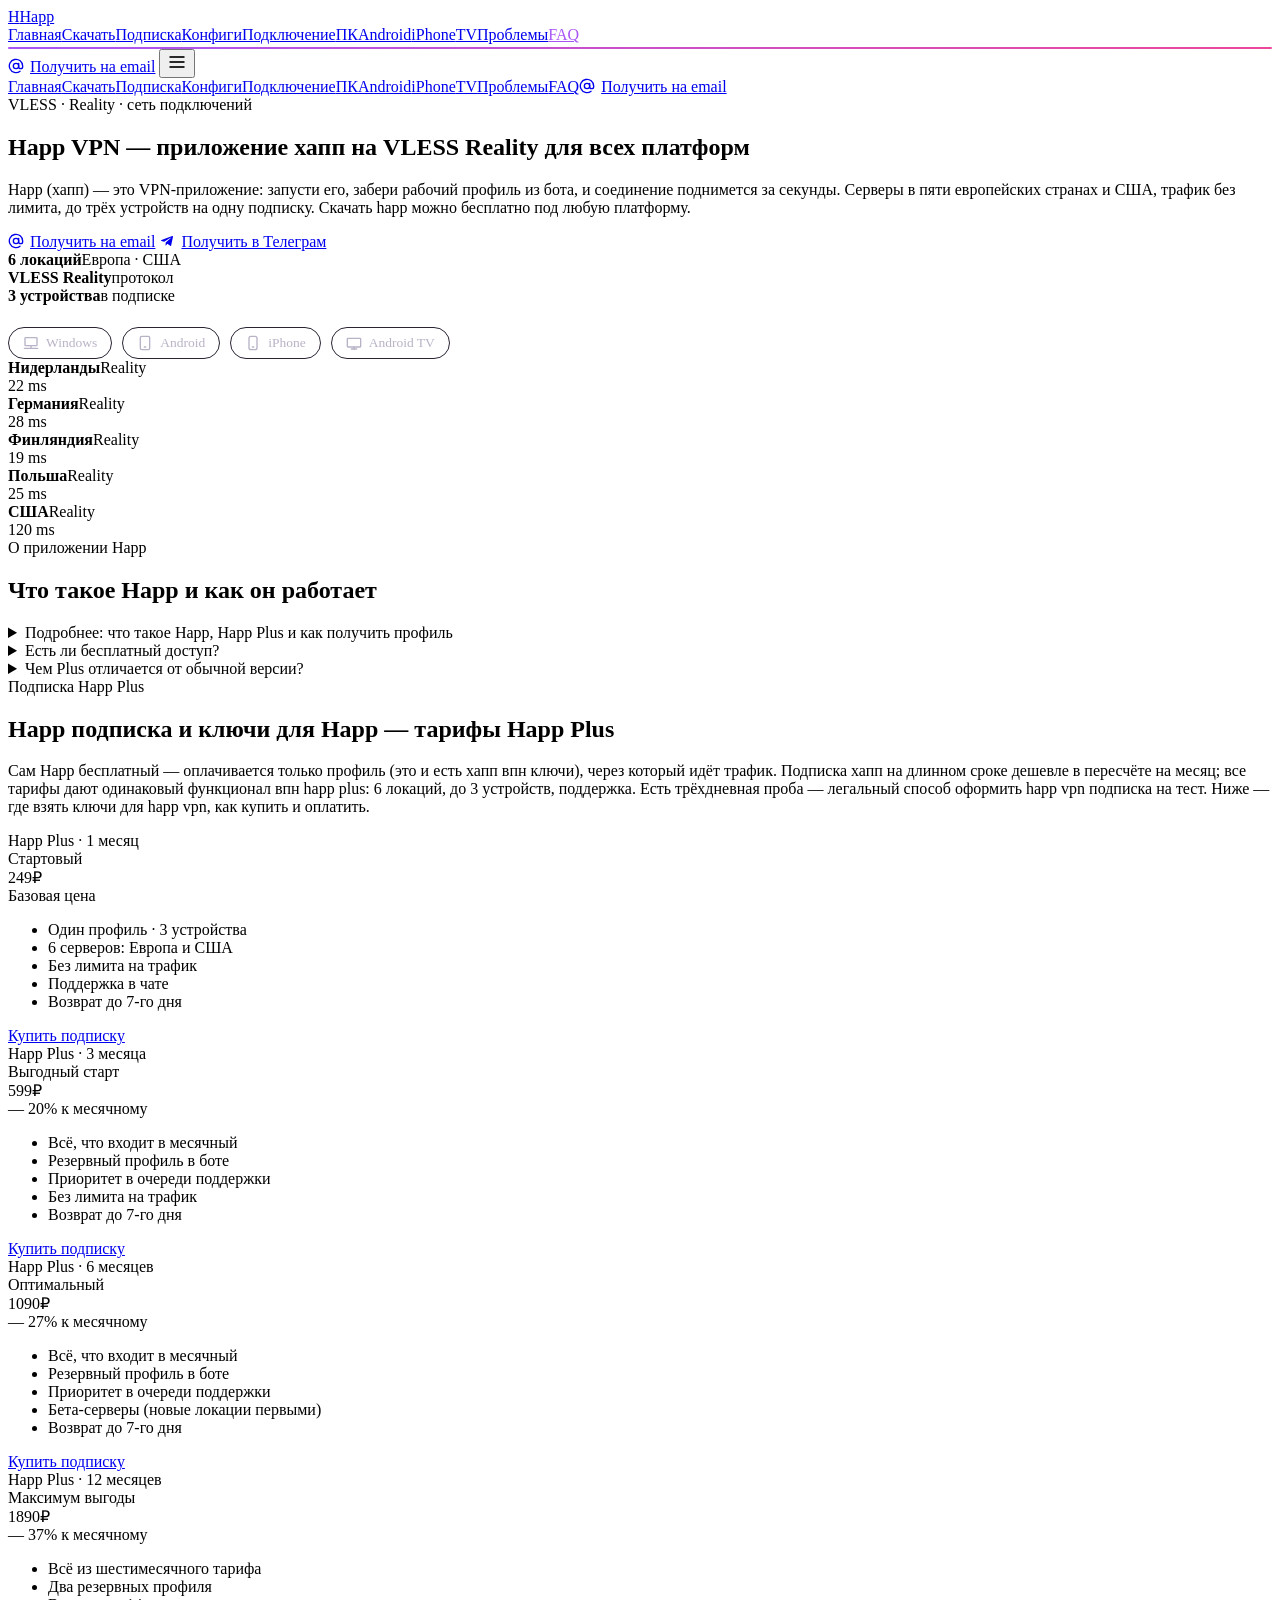
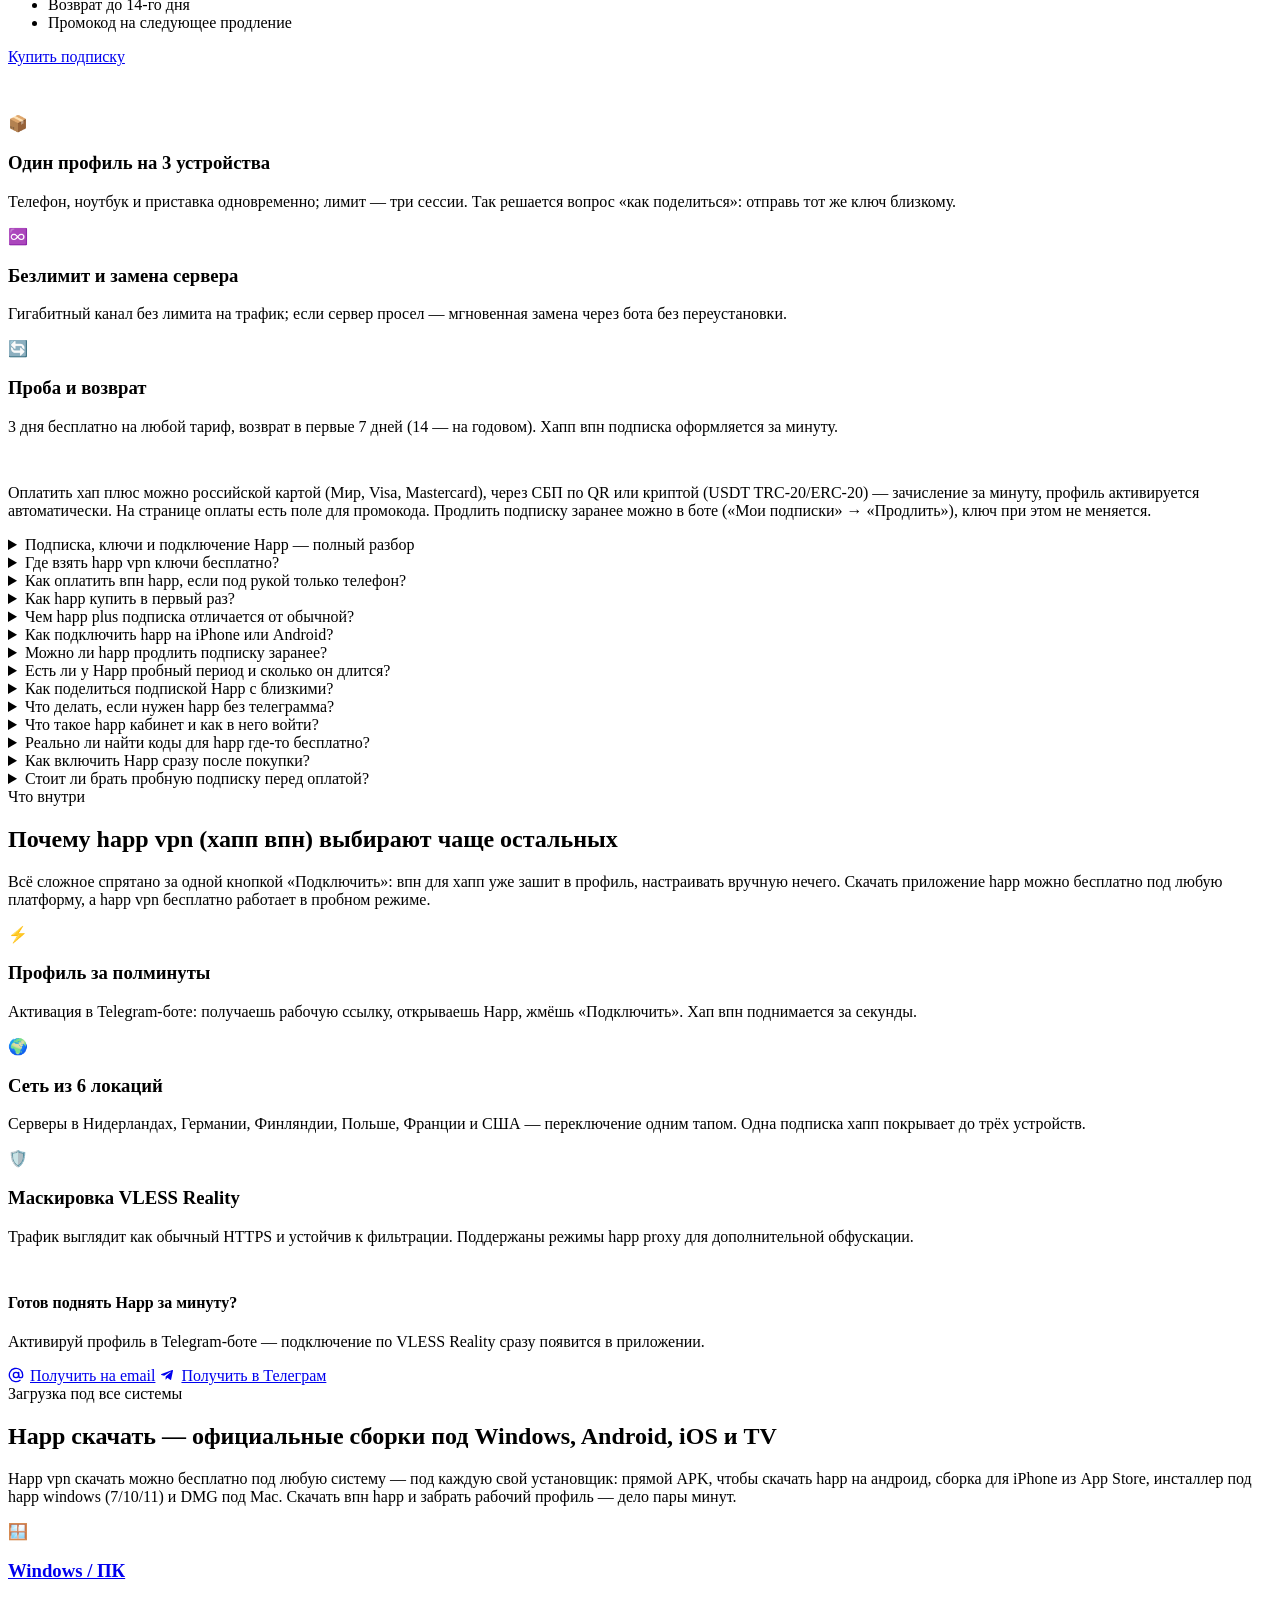
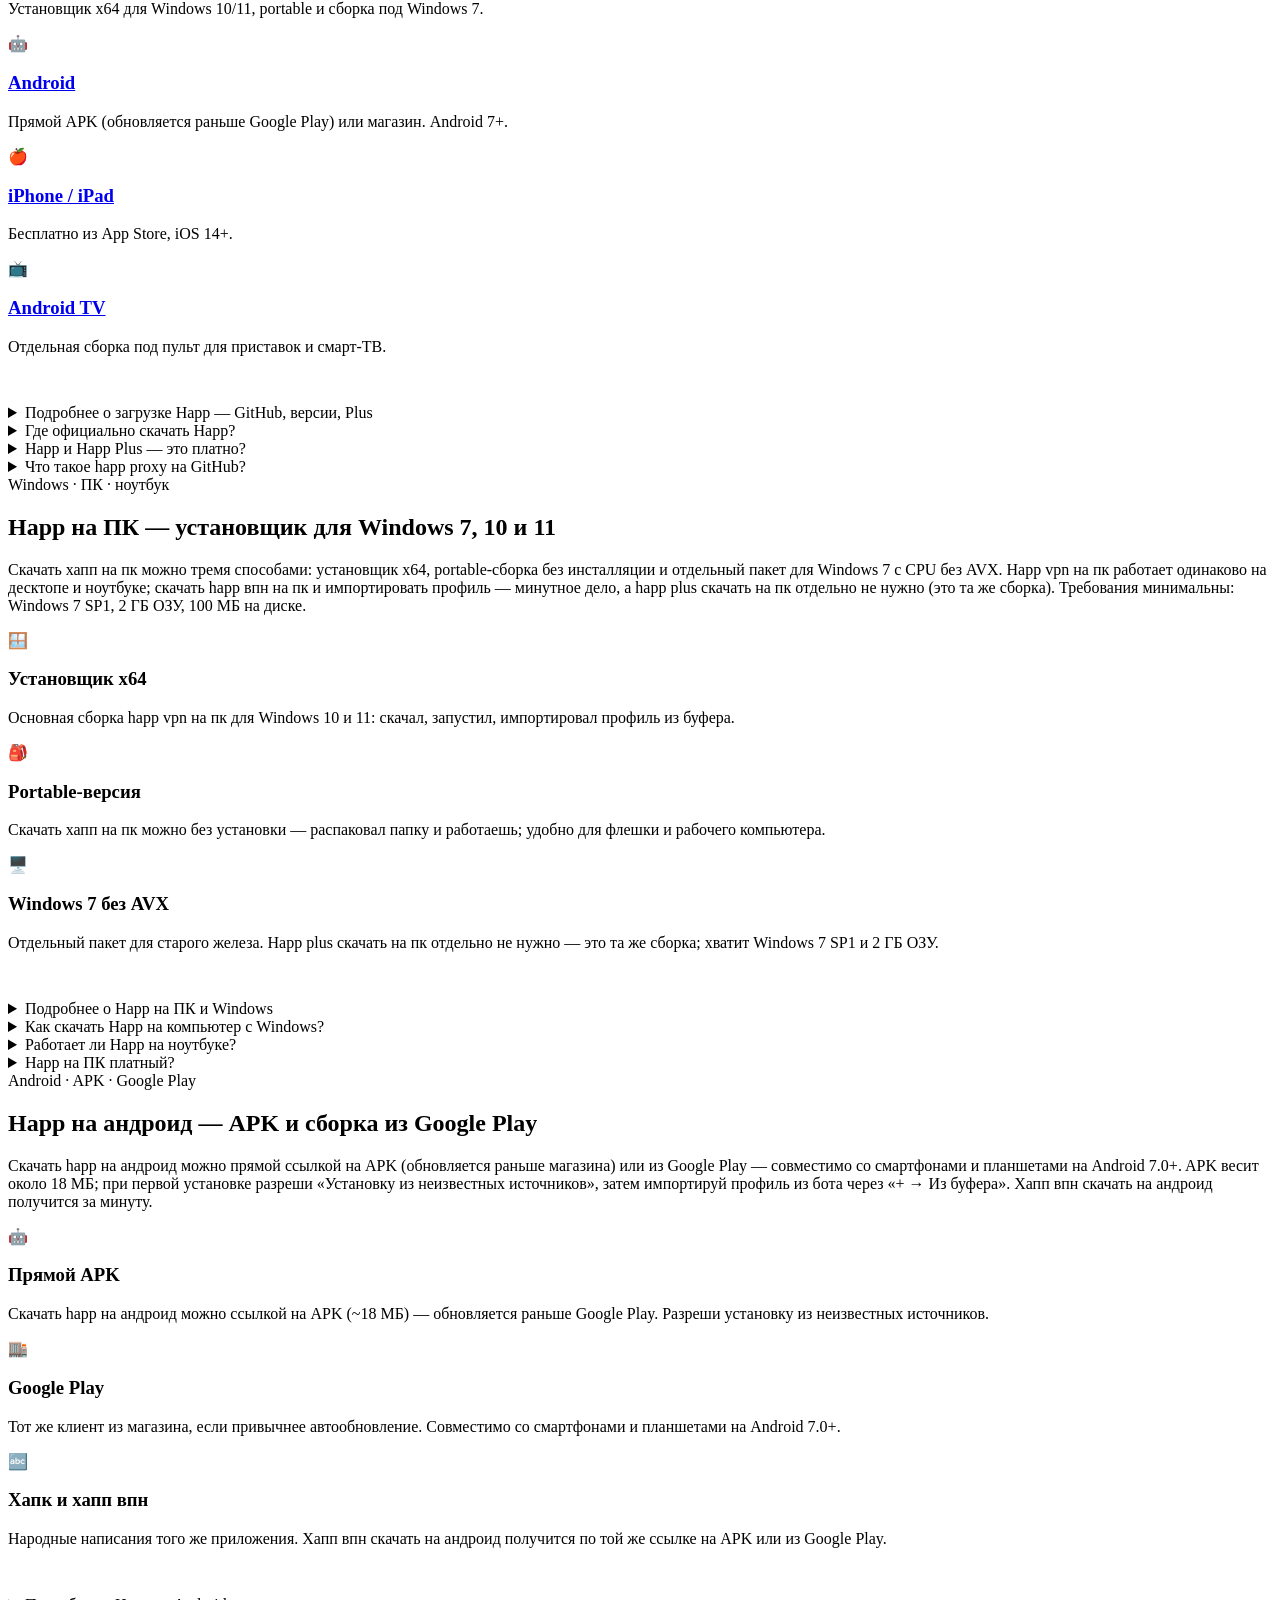
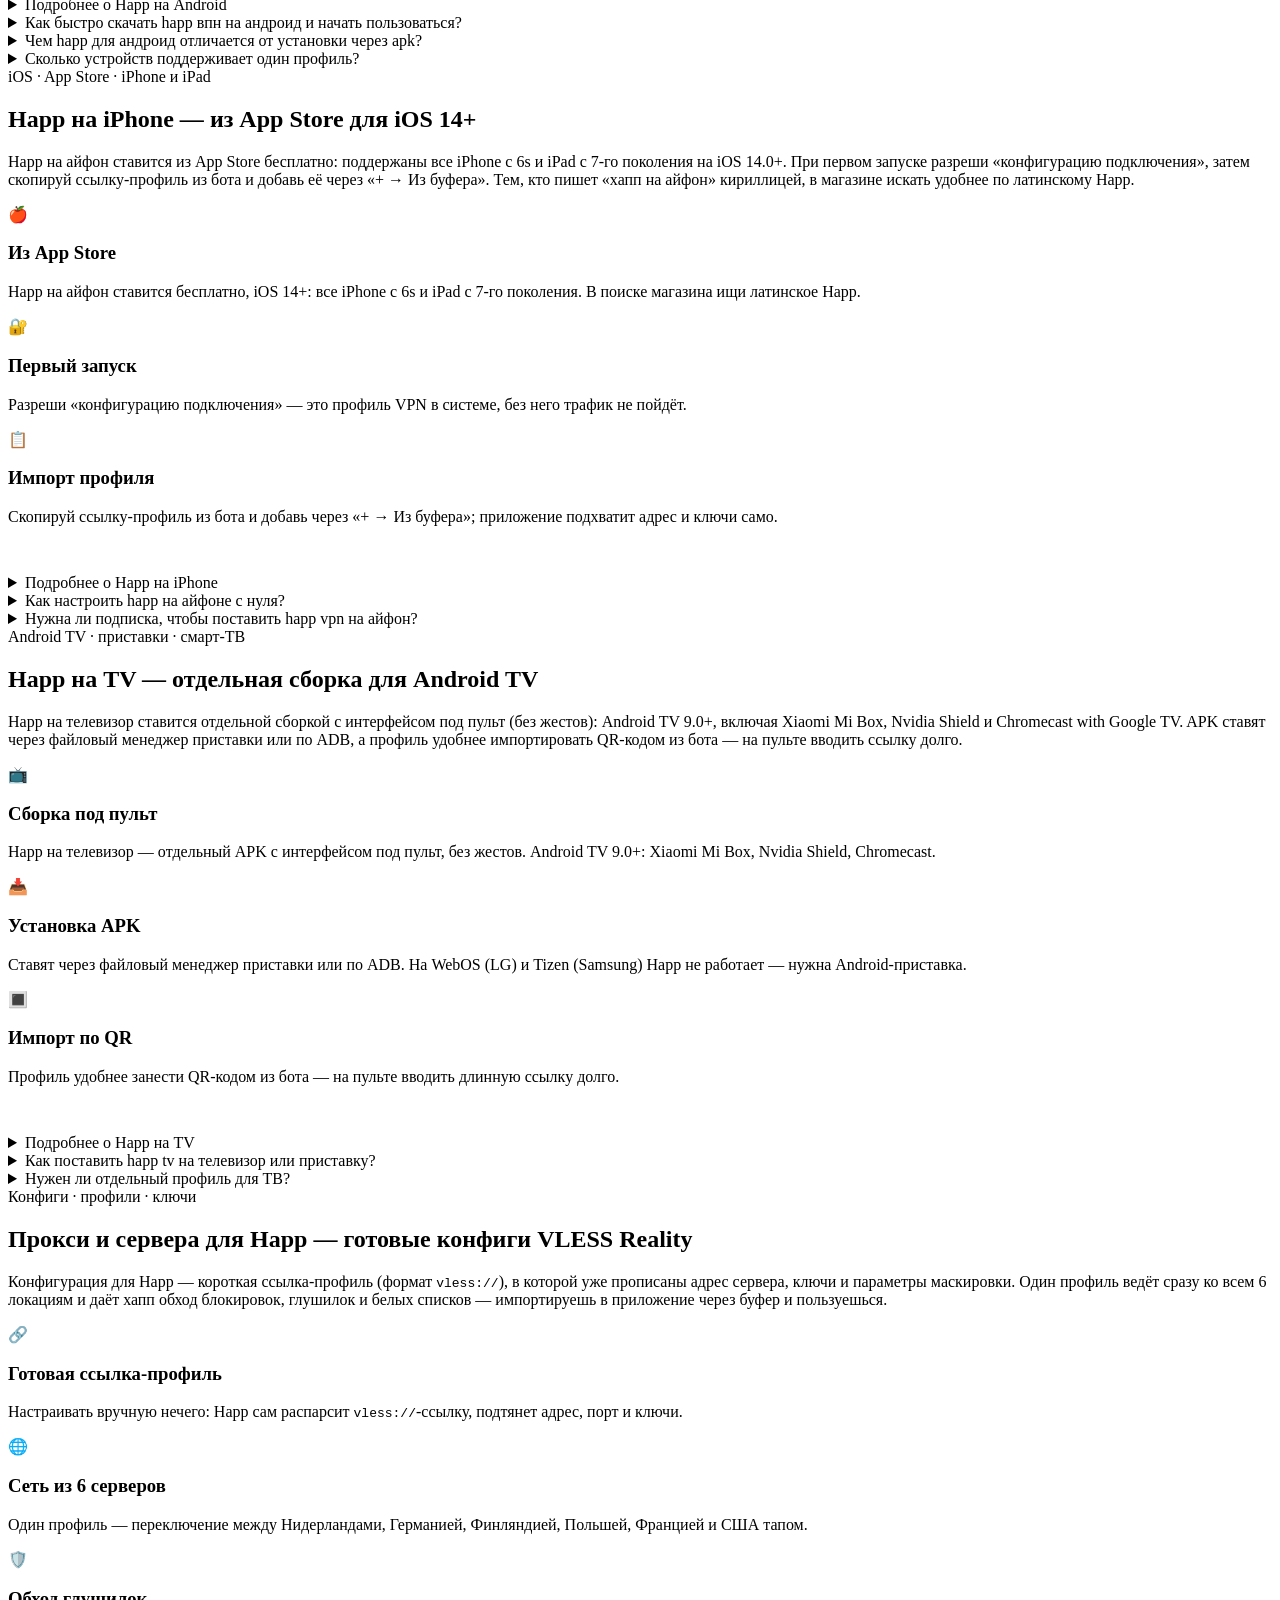
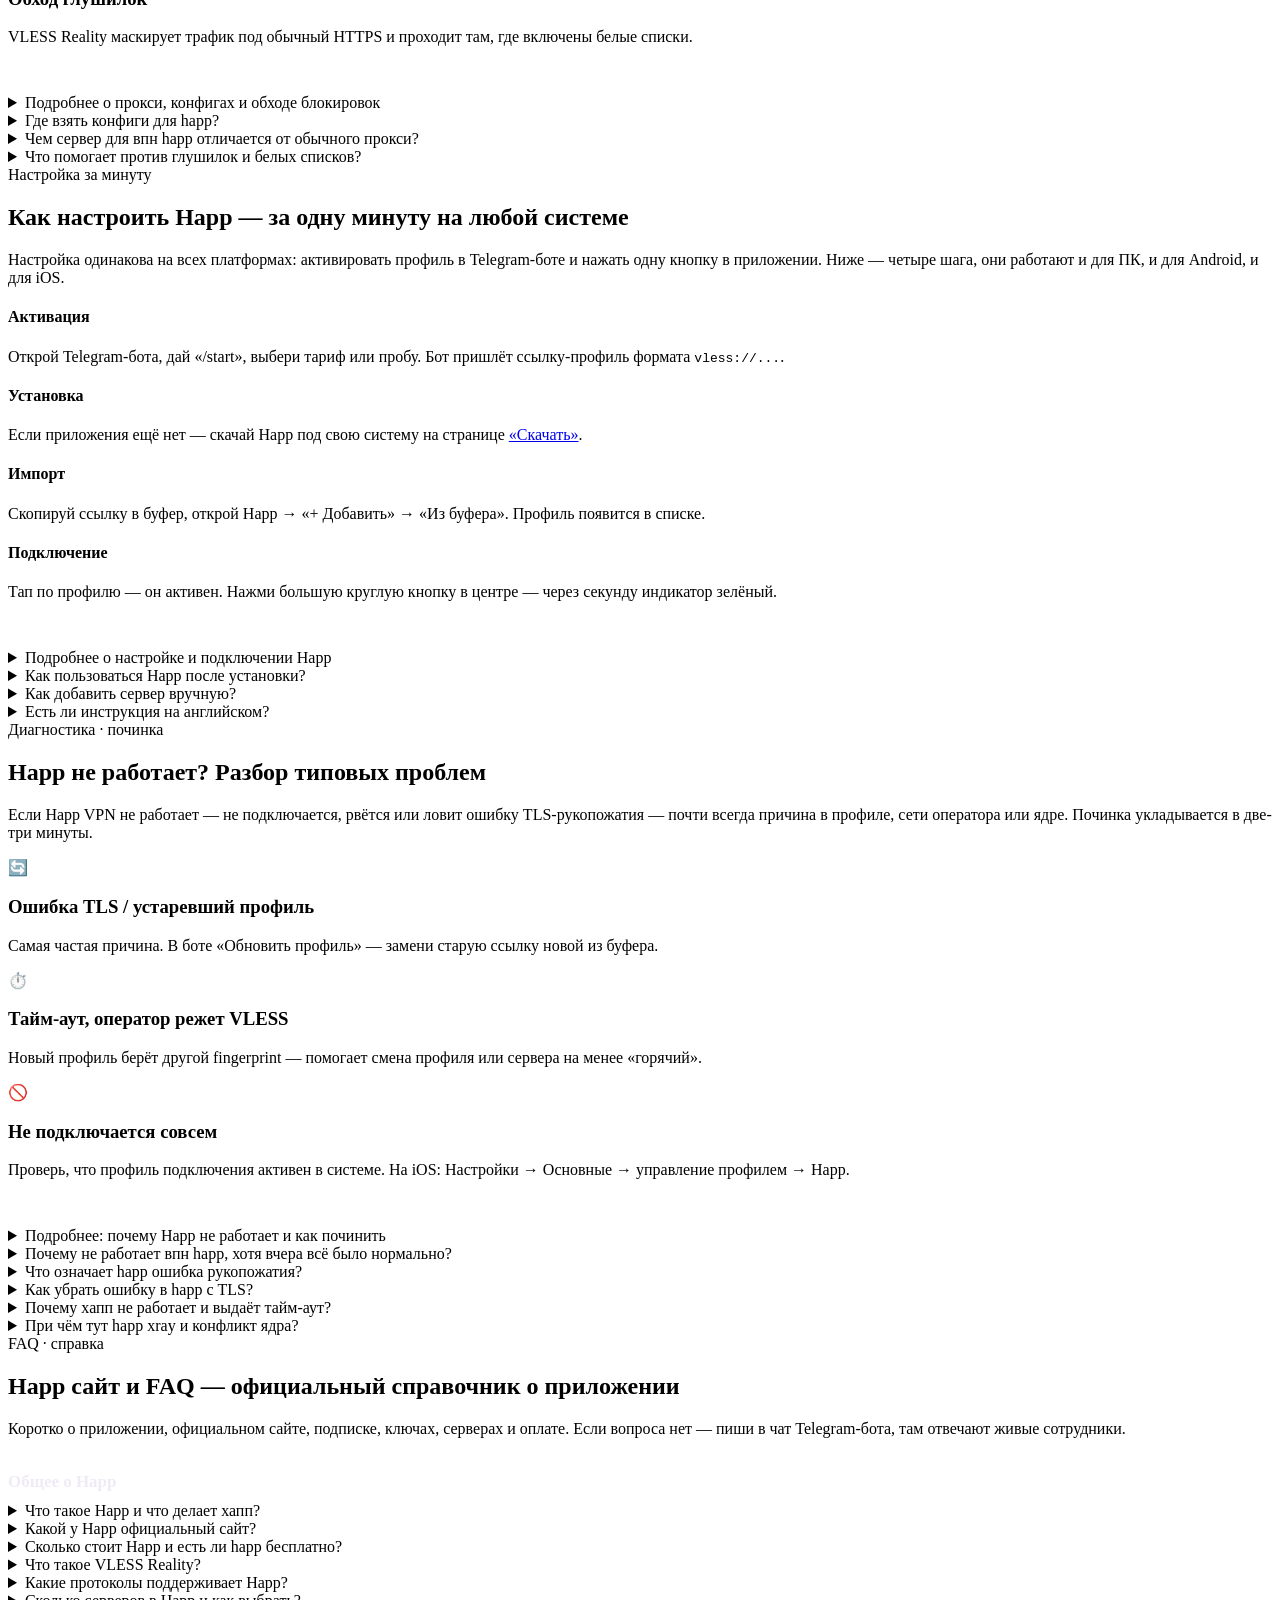
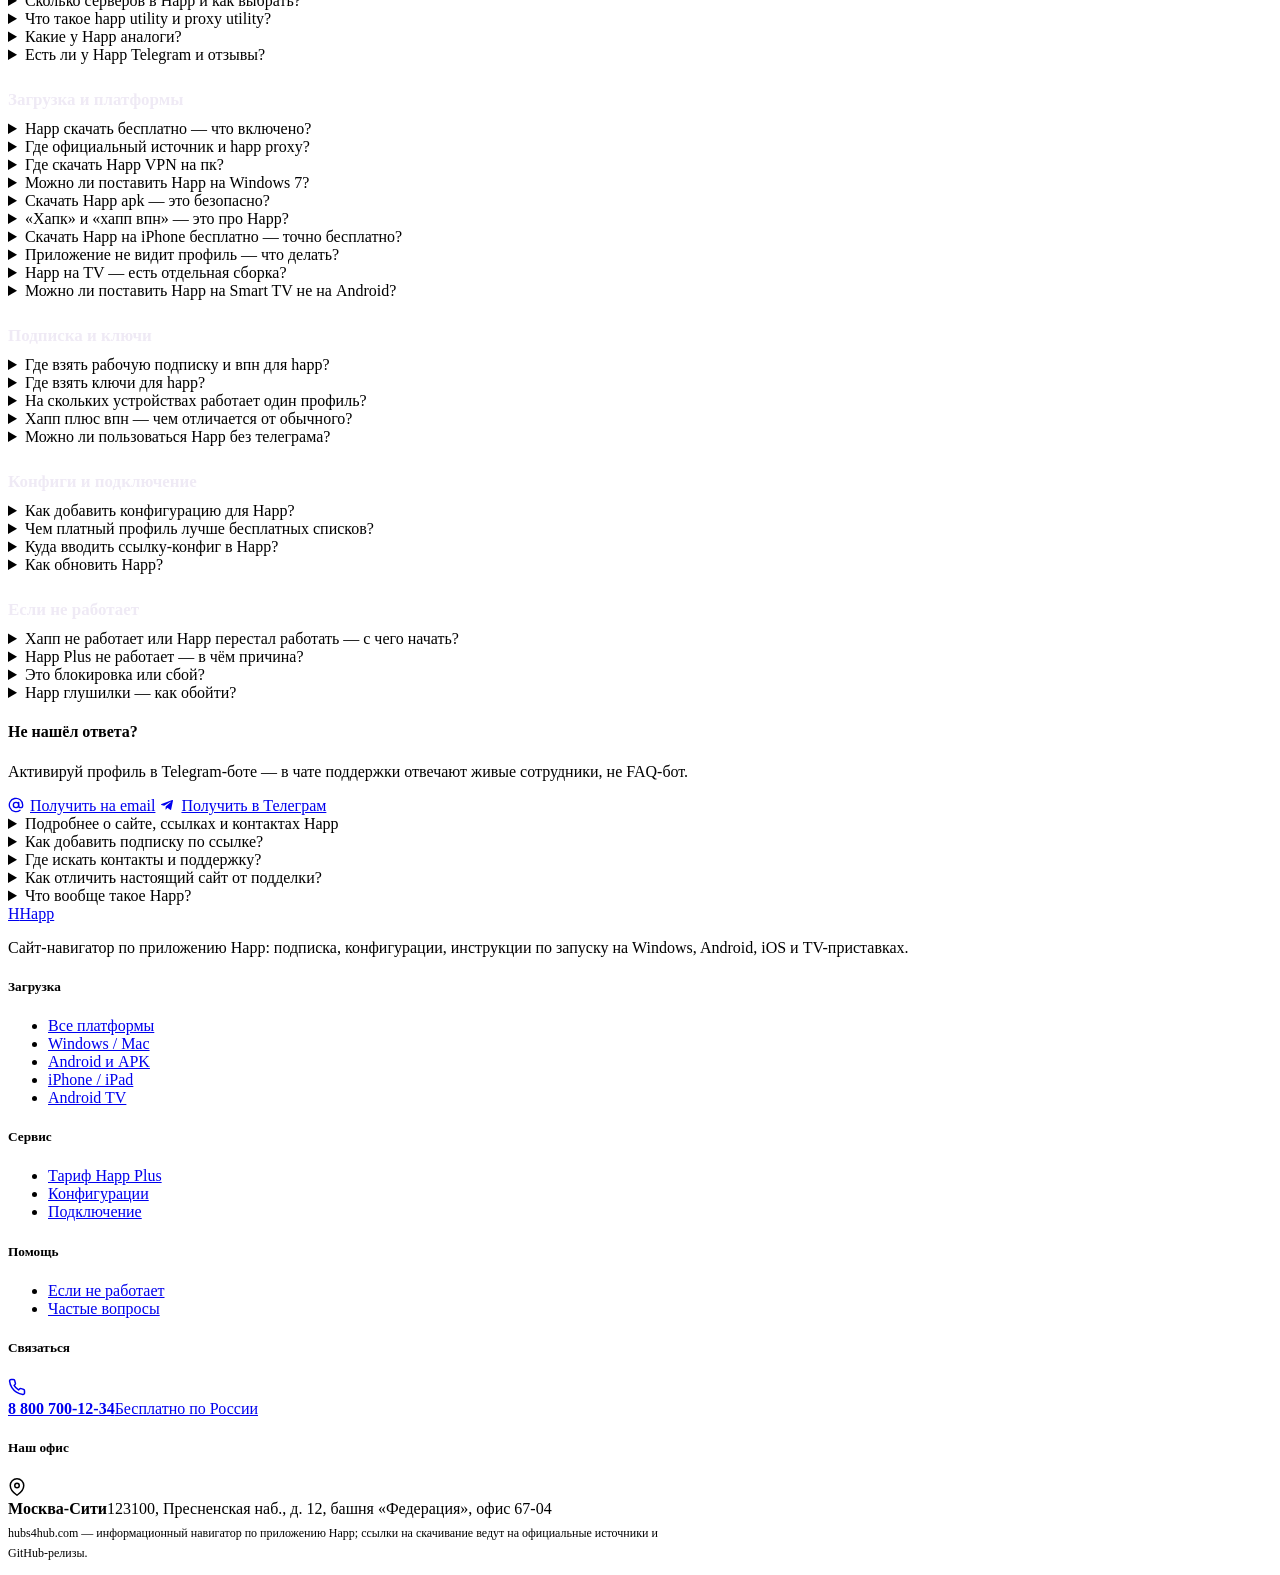
==== commit 3e973b6c: "Problemy section: drop 4th card, use grid-3 for clean single row of three" ====
--- a/public/index.html
+++ b/public/index.html
@@ -388,11 +388,11 @@
       <h2>Happ не работает? <span class="grad">Разбор</span> типовых проблем</h2>
       <p class="lead">Если Happ VPN не работает — не подключается, рвётся или ловит ошибку TLS-рукопожатия — почти всегда причина в профиле, сети оператора или ядре. Починка укладывается в две-три минуты.</p>
     </div>
-    <div class="grid-2">
+    <div class="grid-3">
       <div class="feat"><div class="feat-ico">🔄</div><h3>Ошибка TLS / устаревший профиль</h3><p>Самая частая причина. В боте «Обновить профиль» — замени старую ссылку новой из буфера.</p></div>
       <div class="feat"><div class="feat-ico">⏱️</div><h3>Тайм-аут, оператор режет VLESS</h3><p>Новый профиль берёт другой fingerprint — помогает смена профиля или сервера на менее «горячий».</p></div>
       <div class="feat"><div class="feat-ico">🚫</div><h3>Не подключается совсем</h3><p>Проверь, что профиль подключения активен в системе. На iOS: Настройки → Основные → управление профилем → Happ.</p></div>
-      <div class="feat"><div class="feat-ico">🐌</div><h3>Высокий пинг / ошибка гео-файлов</h3><p>Выбери ближний сервер (Финляндия, Польша, Германия). Если гео-файлы не грузятся из-за блокировки GitHub — в настройках включи зеркало Gitee/Gitea.</p></div>
+      
     </div>
   <div class="seo-block">
 <details class="seo-more"><summary>Подробнее: почему Happ не работает и как починить</summary>
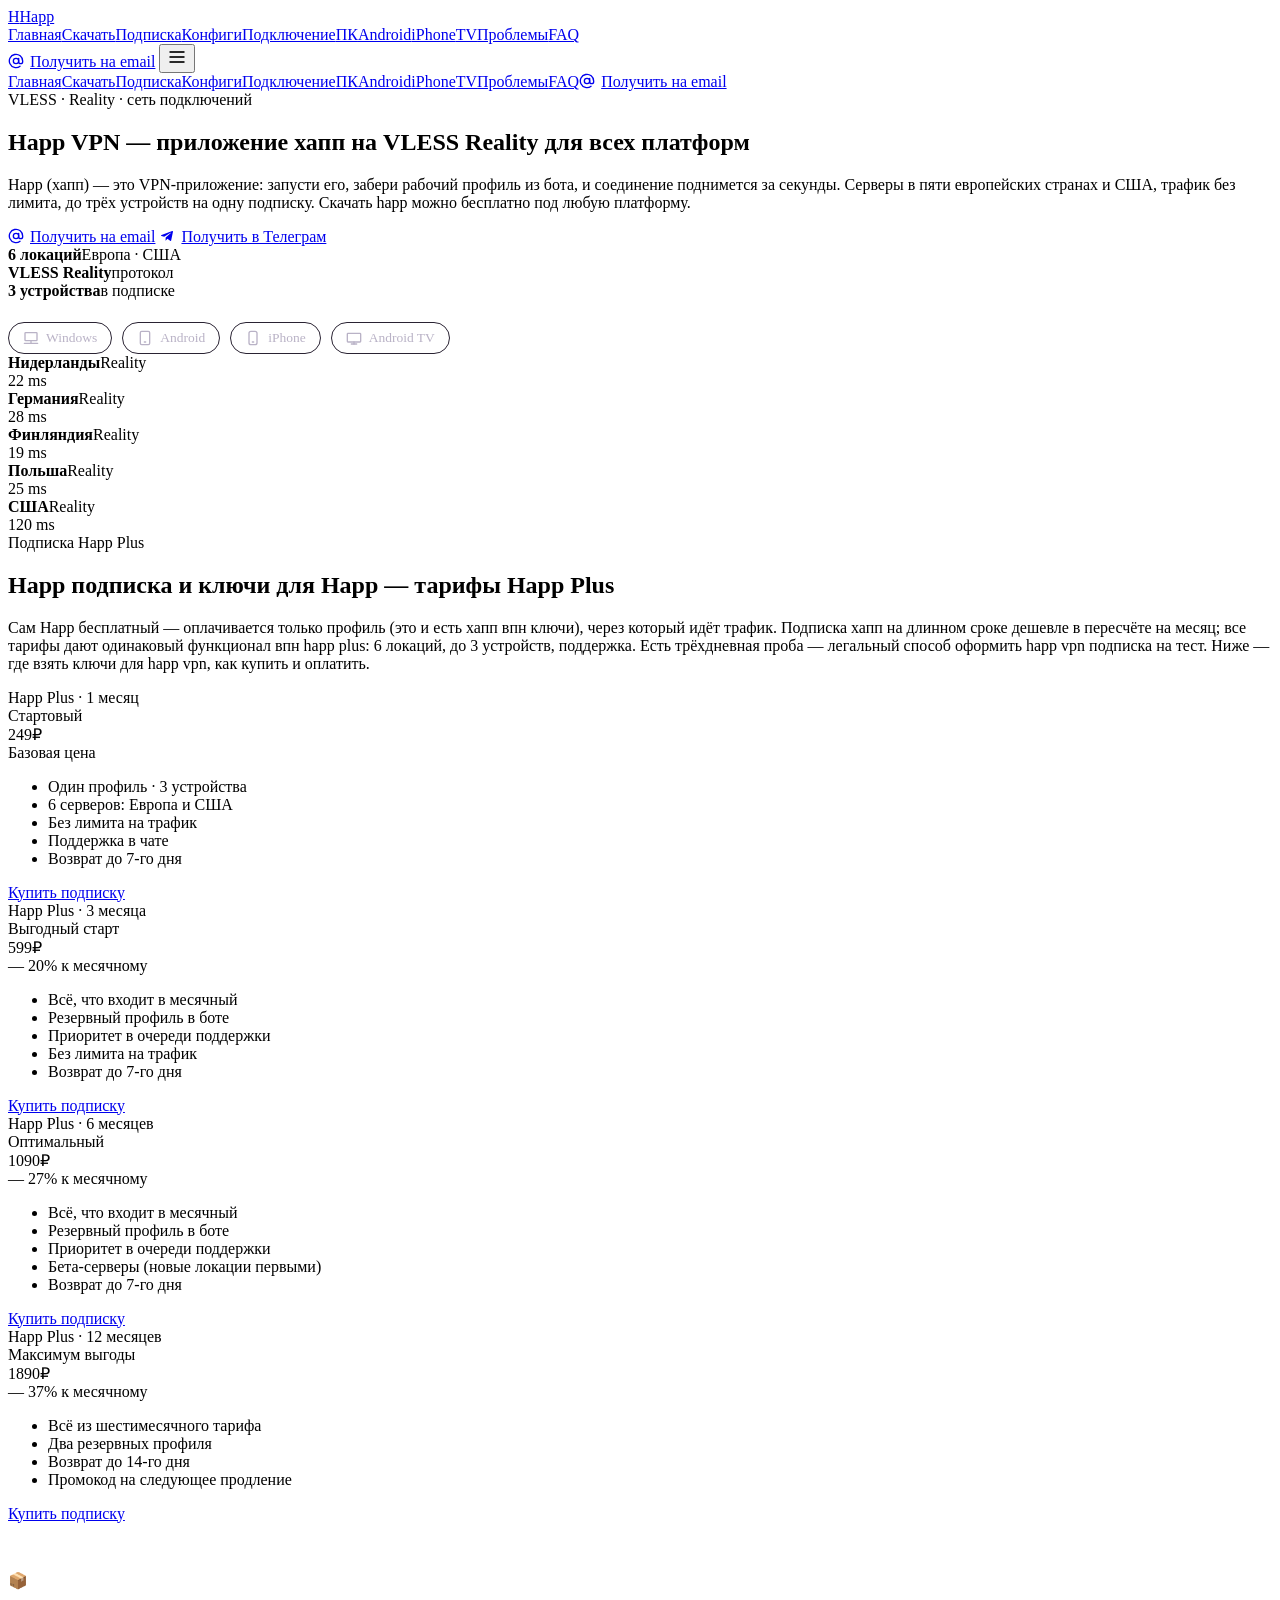
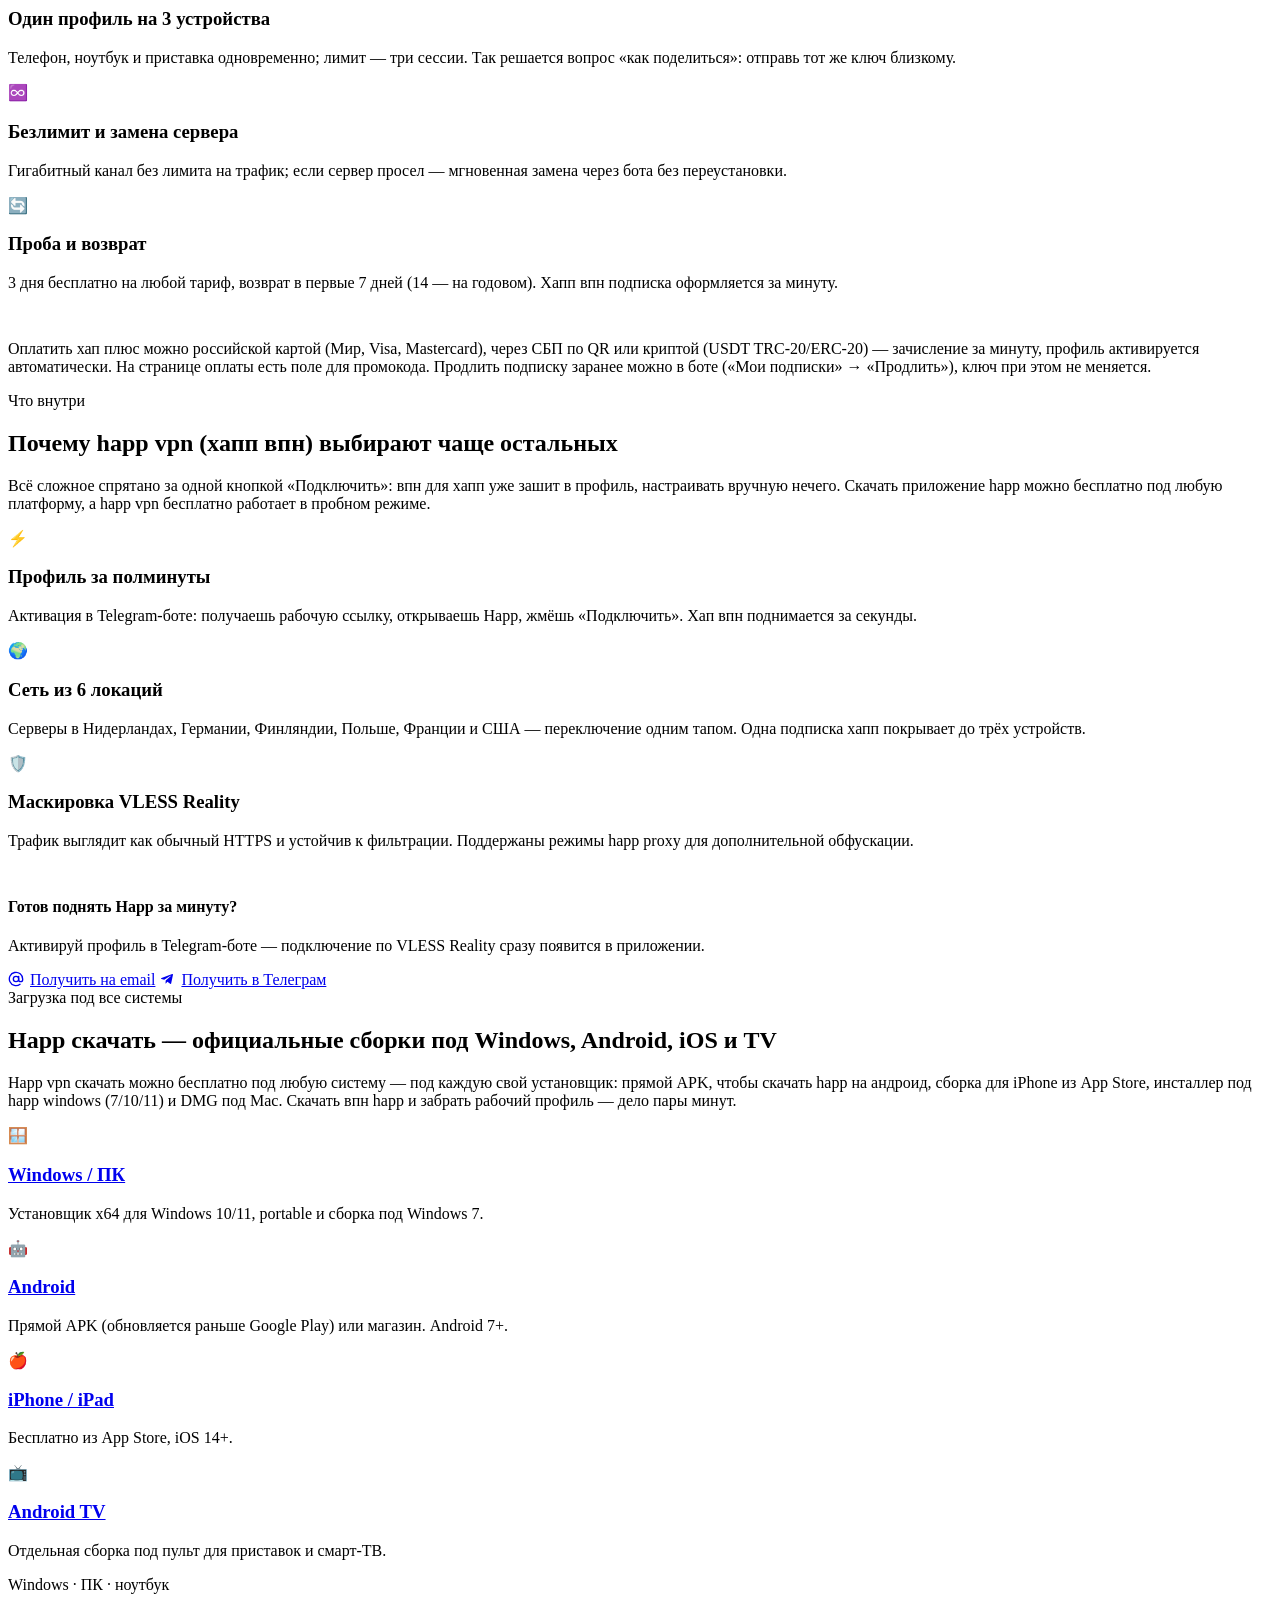
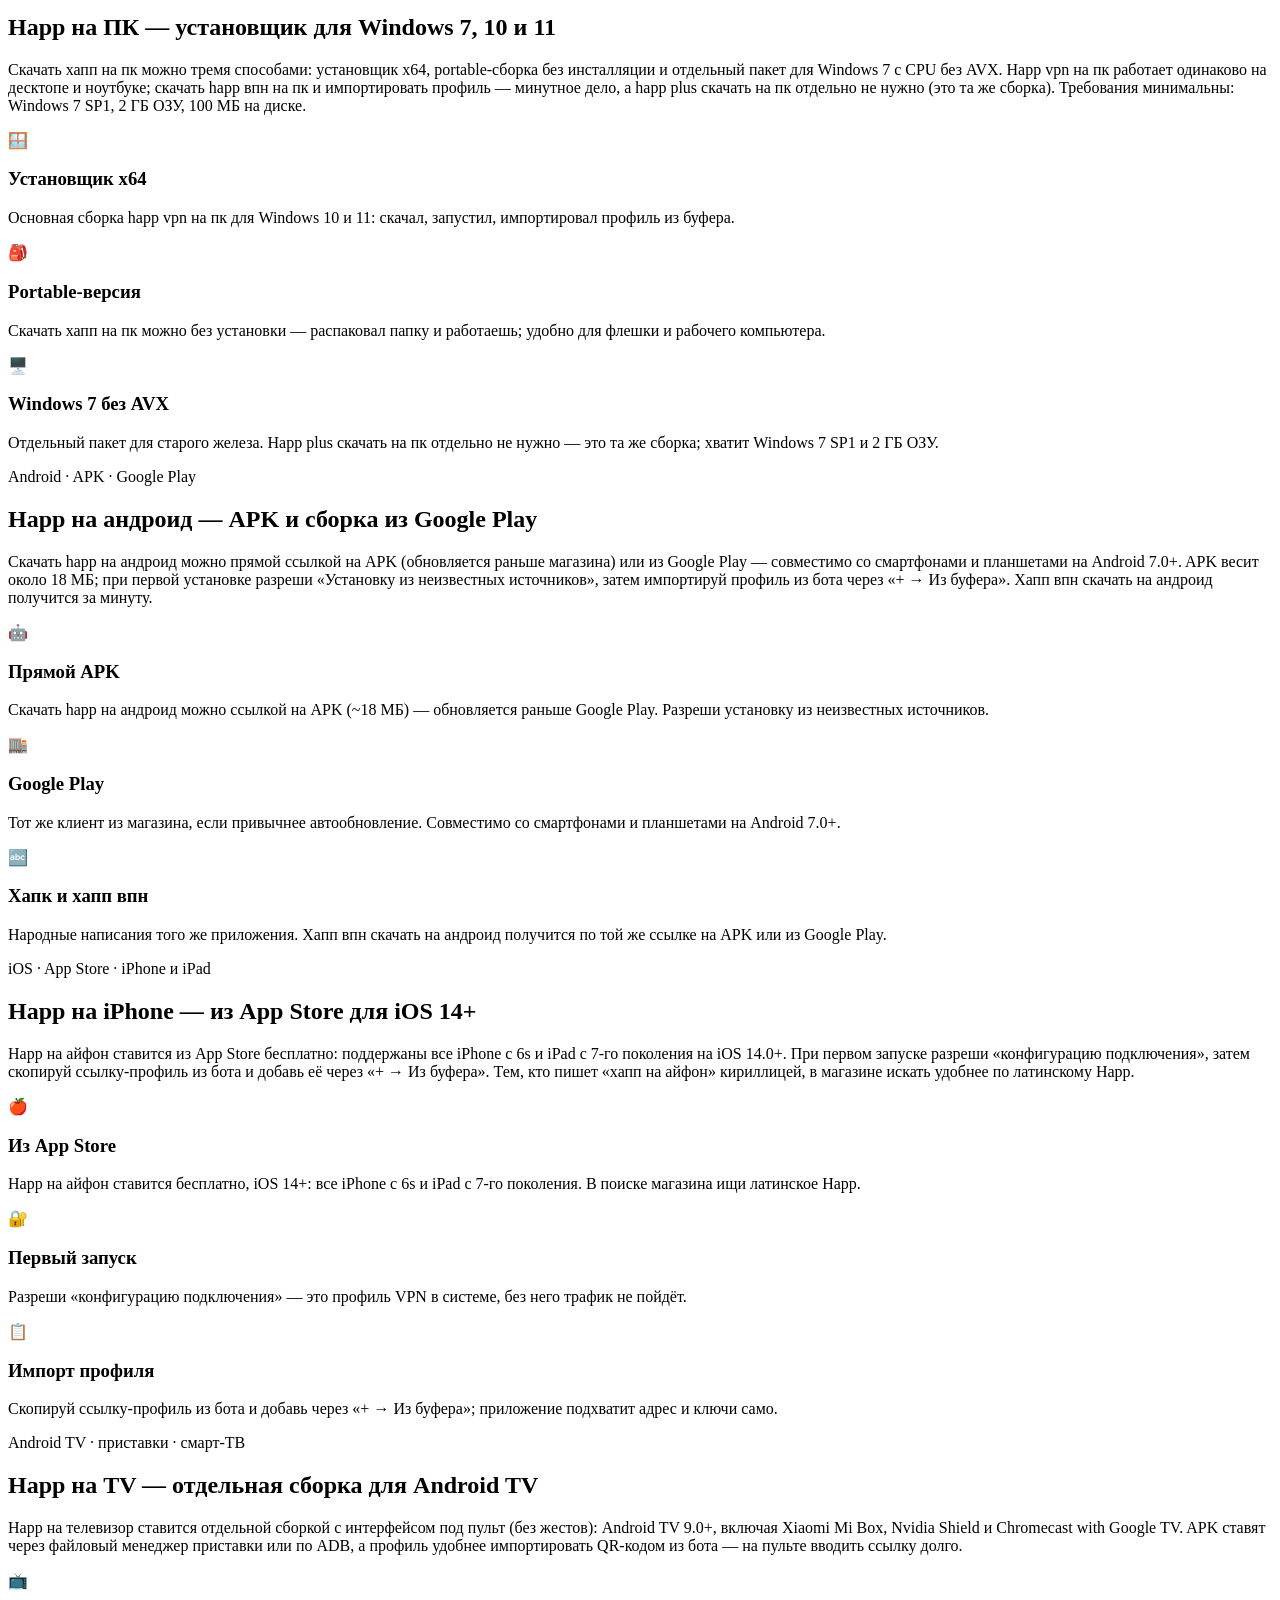
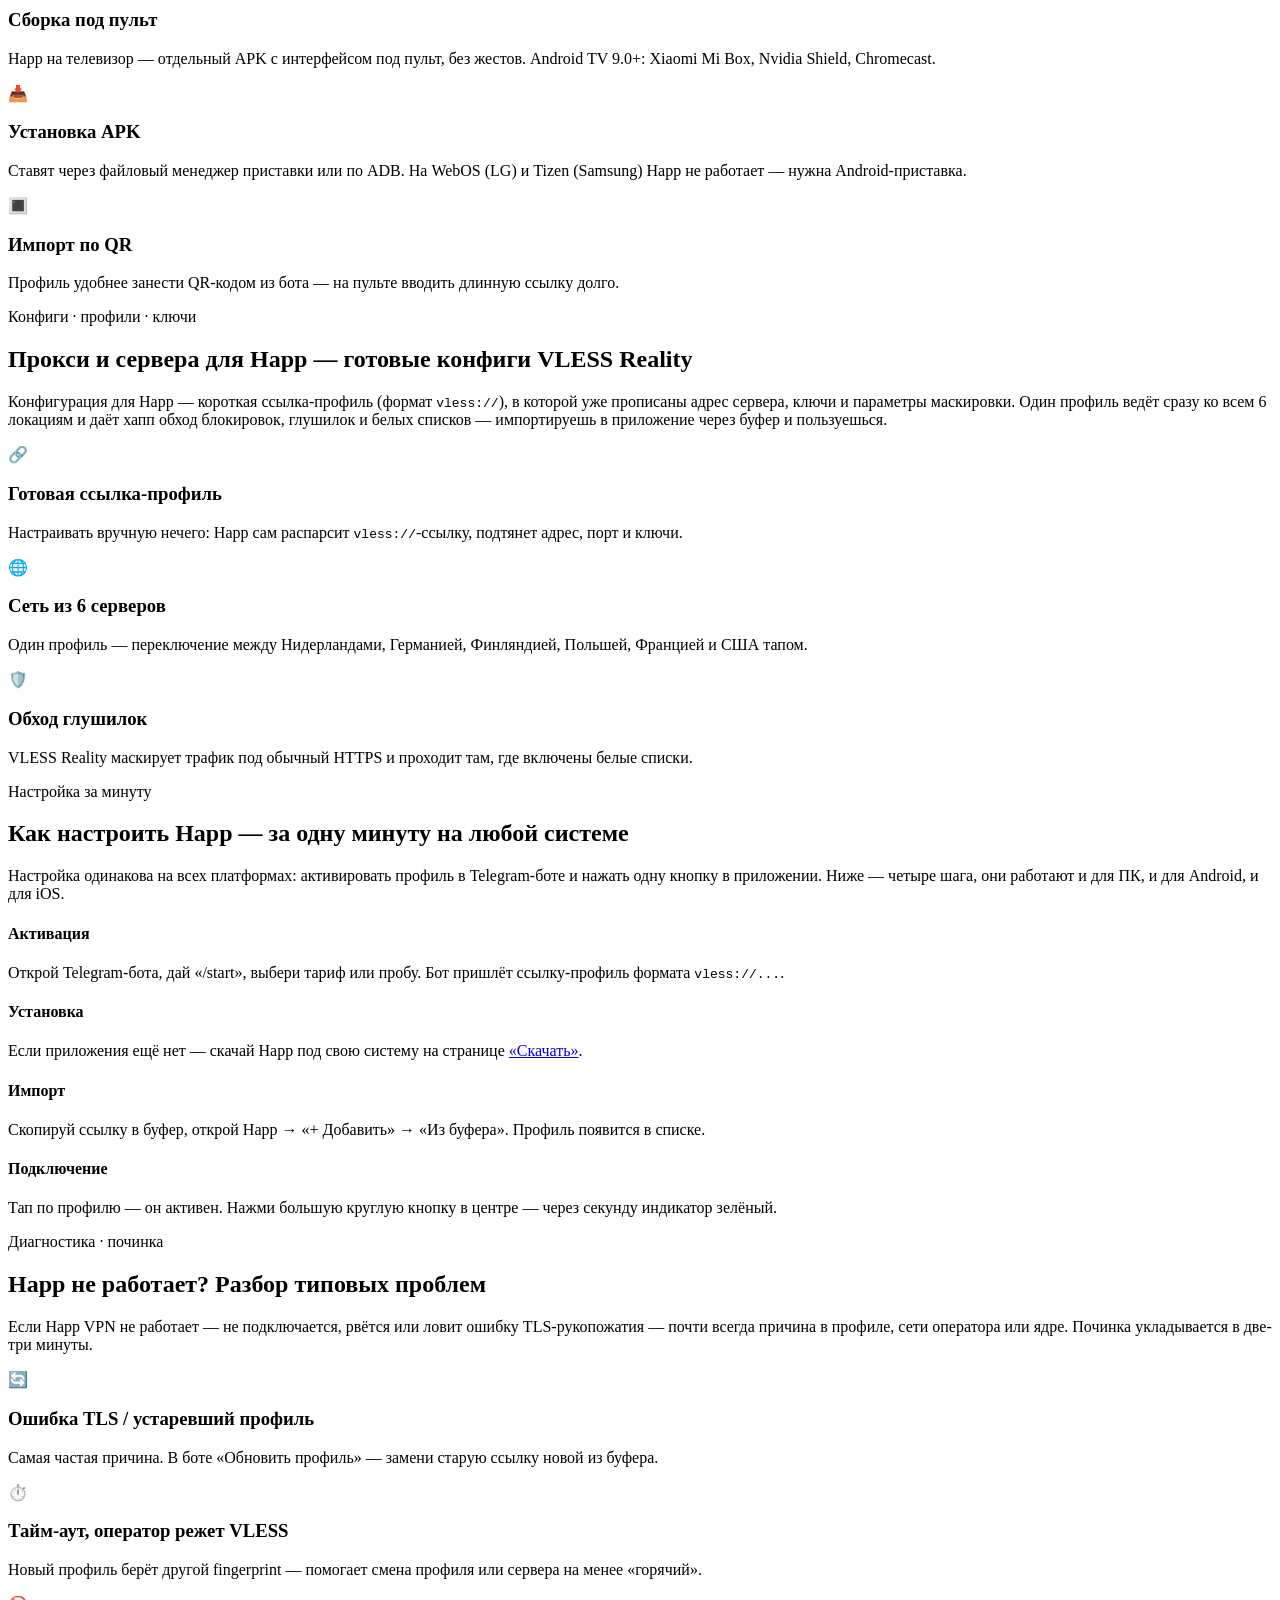
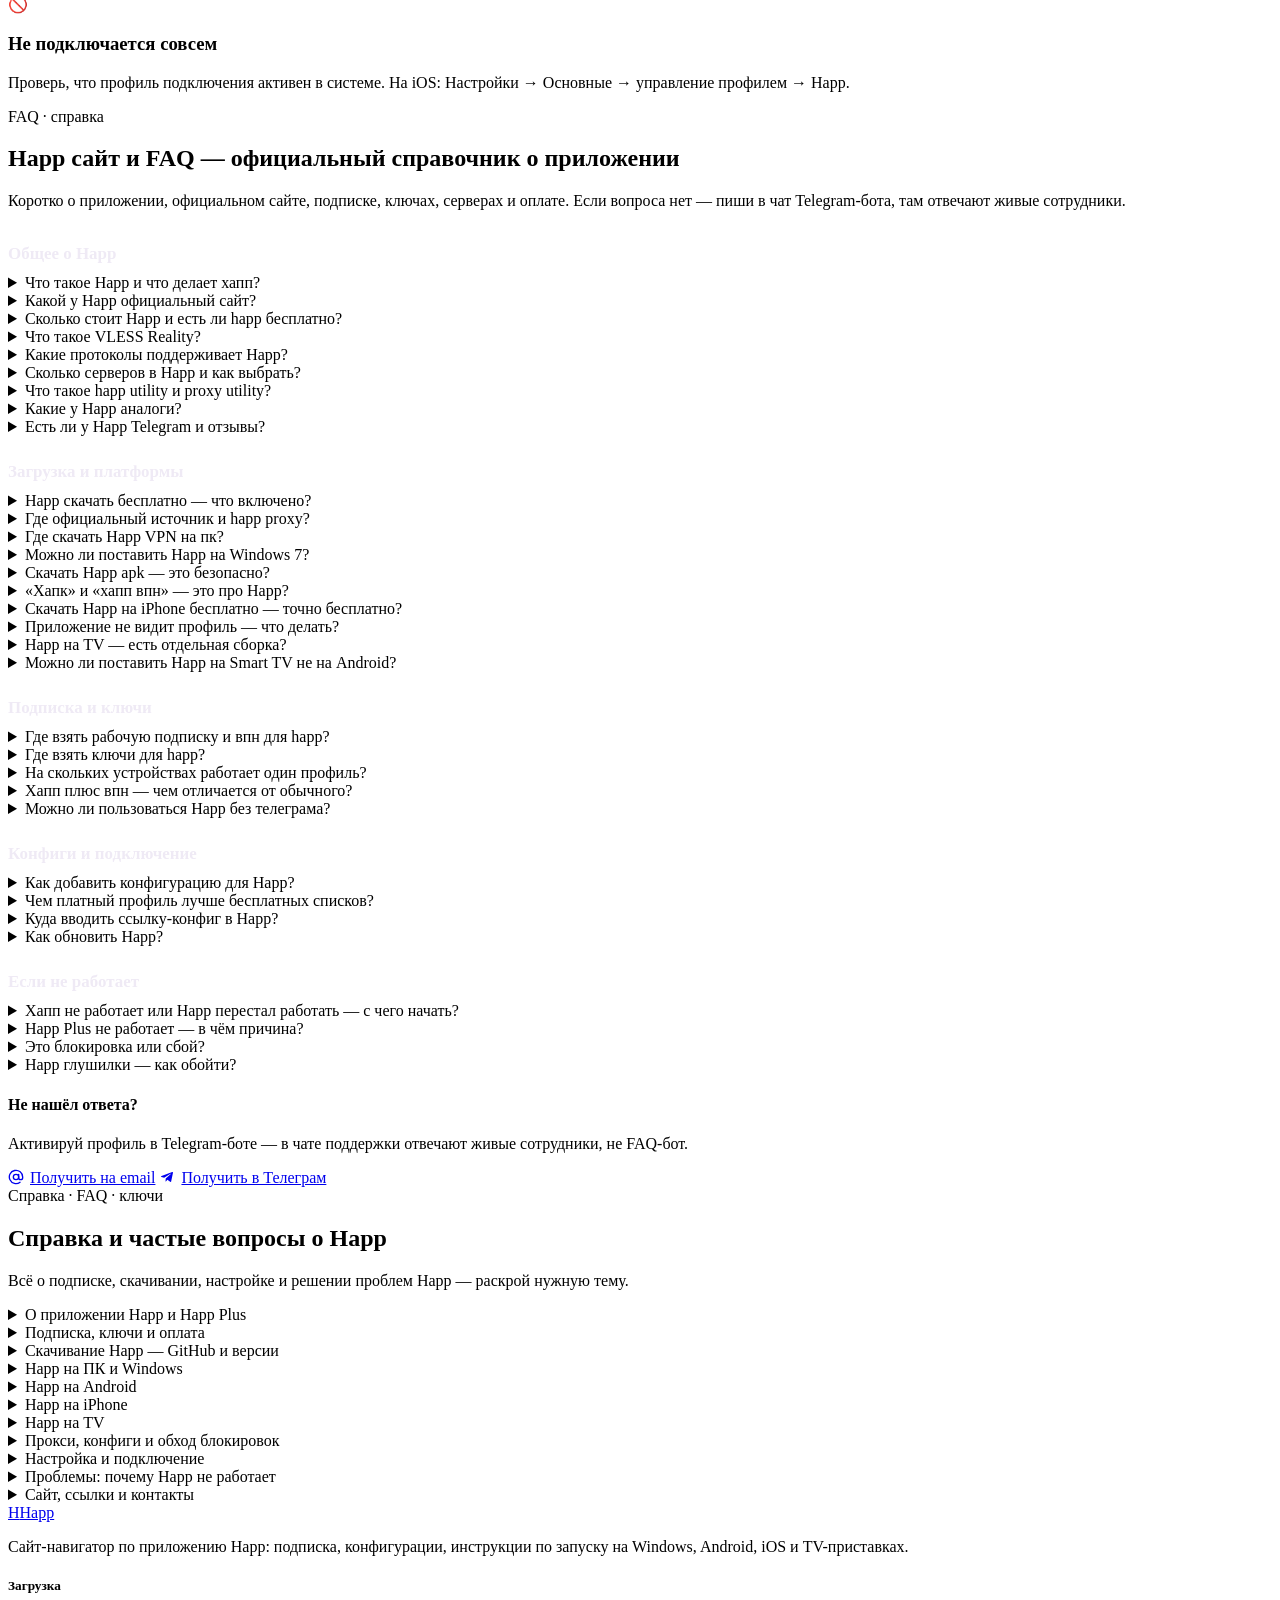
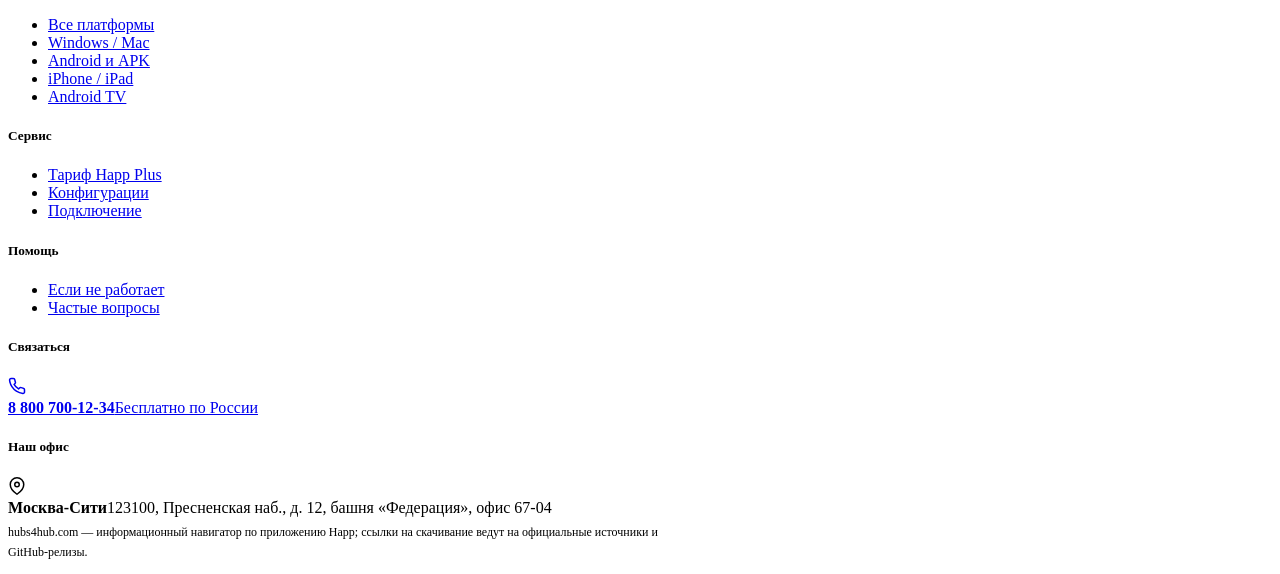
==== commit 9734321d: "Consolidate all SEO/FAQ text into a single collapsed Spravka section at page bottom; slim main secti" ====
--- a/public/index.html
+++ b/public/index.html
@@ -17,7 +17,7 @@
 <link rel="preconnect" href="https://mc.yandex.ru" crossorigin>
 <link rel="preconnect" href="https://fonts.gstatic.com" crossorigin>
 <link rel="stylesheet" href="https://fonts.googleapis.com/css2?family=Inter:wght@400;500;600;700&family=Outfit:wght@500;600;700;800&family=JetBrains+Mono:wght@500&display=swap">
-<link rel="stylesheet" href="/assets/styles-v6.css">
+<link rel="stylesheet" href="/assets/styles-v7.css">
 <link rel="icon" type="image/svg+xml" href="/favicon.svg">
 <script type="application/ld+json">{"@context": "https://schema.org", "@graph": [{"@type": "Organization", "@id": "https://hubs4hub.com/#org", "name": "Happ", "url": "https://hubs4hub.com/", "logo": "https://hubs4hub.com/favicon.svg"}, {"@type": "WebSite", "@id": "https://hubs4hub.com/#site", "url": "https://hubs4hub.com/", "name": "Happ", "inLanguage": "ru-RU", "publisher": {"@id": "https://hubs4hub.com/#org"}}]}</script>
 <style>html{scroll-behavior:smooth}section[id]{scroll-margin-top:80px}#rp{position:fixed;top:0;left:0;height:3px;width:0;z-index:9999;background:linear-gradient(90deg,var(--indigo,#a855f7),var(--violet,#ec4899));transition:width .1s ease-out}#btt{position:fixed;right:20px;bottom:20px;width:46px;height:46px;border-radius:50%;border:1px solid var(--line-strong,#2a2333);background:rgba(20,16,28,.86);backdrop-filter:blur(8px);color:#fff;font-size:20px;cursor:pointer;opacity:0;pointer-events:none;transition:opacity .25s;z-index:9998;display:flex;align-items:center;justify-content:center}#btt.on{opacity:1;pointer-events:auto}#btt:hover{border-color:var(--indigo,#a855f7)}section[id].sec-alt{background:rgba(255,255,255,.014)}.nav-links a.active{color:var(--indigo,#a855f7)}.nav-links a.active::after{content:"";display:block;height:2px;border-radius:2px;margin-top:3px;background:linear-gradient(90deg,var(--indigo,#a855f7),var(--violet,#ec4899))}
@@ -78,25 +78,6 @@
   </div>
 </section>
 <!-- === podpiska === -->
-<section class="section">
-  <div class="wrap">
-    <div class="section-head">
-      <span class="hero-tag"><span class="pulse"></span>О приложении Happ</span>
-      <h2>Что такое Happ <span class="grad">и как он работает</span></h2>
-    </div>
-<div class="seo-block">
-<details class="seo-more"><summary>Подробнее: что такое Happ, Happ Plus и как получить профиль</summary>
-<div class="seo-more-body">
-<p>Разберёмся, что делает happ и почему хапп приложение так быстро стало стандартом для обхода блокировок. По сути это лёгкий клиент протокола VLESS Reality: трафик через happ идёт внутри обычного на вид HTTPS-соединения, поэтому впн через happ незаметен для провайдера и почти не режется по скорости. Если совсем коротко ответить, что делает впн happ, — он меняет ваш сетевой маршрут и открывает доступ к нужным ресурсам, а пользователи в отзывах в один голос называют хапп хороший и стабильный инструмент.</p>
-<p>Чтобы начать пользоваться, нужна ссылка на впн happ — это готовый профиль-подписка. Его выдаёт наш Telegram-бот или личный кабинет на email, и в разных инструкциях его называют по-разному: ссылка на впн хапп, ссылка для впн happ либо просто ссылки для happ — суть одна и та же. После импорта вы получаете полноценное приложение happ vpn с настроенным профилем: шесть локаций в Европе и США, безлимитный трафик и подключение до трёх устройств одновременно.</p>
-<p>Отдельного внимания заслуживает Plus-ветка. Многие спрашивают, зачем нужен впн для happ plus и чем отличается приложение happ plus от базового: happ plus vpn снимает часть ограничений, даёт приоритетные серверы и тонкую маршрутизацию. В каталогах то же семейство встречается под именами happ proxy utility и happ proxy utility plus — не пугайтесь, это один продукт. Утилита happ utility plus и режим happ plus proxy позволяют направлять только часть соединений через туннель, а некоторые сборки маркируются как happ proxy vpn.</p>
-<p>Клиент активно развивается, поэтому важно вовремя happ обновить, когда выходит свежая сборка. В истории проекта были ветки happ 1 и happ 2, а также обновления шифрования — happ crypt4 и позже happ crypt5. Опытные пользователи настраивают белые списки хапп, чтобы банковские приложения и локальные сервисы работали напрямую, в обход туннеля.</p>
-</div></details>
-<details><summary>Есть ли бесплатный доступ?</summary><div class="ans">Да, бесплатный хапп доступен для теста: базовый режим ничего не стоит, а happ free даёт понять качество связи ещё до подключения платного тарифа. Скачать и найти happ несложно — официальный клиент есть под все основные платформы.</div></details>
-<details><summary>Чем Plus отличается от обычной версии?</summary><div class="ans">Базовая версия закрывает повседневные задачи, а впн для happ plus добавляет скорость и приоритет. Если видите названия happ utility plus или happ plus proxy — это и есть расширенная сборка того же клиента.</div></details>
-</div>
-  </div>
-</section>
 <section id="podpiska" class="section">
   <div class="wrap">
     <div class="section-head">
@@ -144,33 +125,7 @@
       <div class="feat"><div class="feat-ico">🔄</div><h3>Проба и возврат</h3><p>3 дня бесплатно на любой тариф, возврат в первые 7 дней (14 — на годовом). Хапп впн подписка оформляется за минуту.</p></div>
     </div>
     <p class="lead">Оплатить хап плюс можно российской картой (Мир, Visa, Mastercard), через СБП по QR или криптой (USDT TRC-20/ERC-20) — зачисление за минуту, профиль активируется автоматически. На странице оплаты есть поле для промокода. Продлить подписку заранее можно в боте («Мои подписки» → «Продлить»), ключ при этом не меняется.</p>
-  <div class="seo-block">
-<details class="seo-more"><summary>Подписка, ключи и подключение Happ — полный разбор</summary>
-<div class="seo-more-body">
-<p>Happ работает по принципу подписки: чтобы приложение получило доступ к серверам, ему нужен профиль — то, что в народе называют «happ vpn ключи». Именно ключи для хапп открывают трафик, а получить их проще всего в Telegram-боте или в личном кабинете lk.chekdns.click по email. Если вы решили happ купить ключ, то фактически покупаете не отдельный файл, а активную подписку на выбранный срок.</p>
-<p>Оформить доступ можно двумя путями. Многие ищут, как happ купить, или где хапп купить выгоднее — цена зависит от срока и числа устройств. Чтобы happ vpn купить, откройте бота, выберите тариф и оплатите; там же подсказано, как оплатить happ картой или другими способами. Если вам ближе покупать сам сервис, а не приложение, варианты купить впн happ и купить впн хапп ведут к тому же профилю. А нажать «happ plus оплатить» — это переход к оплате расширенного уровня.</p>
-<p>Подписка на впн happ обычно оформляется на месяц, три или год. Когда срок заканчивается, нужно happ продлить подписку — делается это той же оплатой в боте или кабинете. Разберём, как продлить happ без потери настроек: достаточно оплатить новый период, профиль остаётся прежним. Если нужен максимум скоростей и локаций, существует happ plus подписка — расширенный уровень с приоритетными серверами. Купить подписку хапп можно и в подарок другому человеку.</p>
-<p>После оплаты остаётся настройка. Инструкция, как подключить happ, занимает пару минут: скопируйте профиль и добавьте его в приложение. Если ищете, как подключить happ vpn на телефоне, шаги те же — вставить ссылку-подписку и включить тумблер. Пользователи спрашивают, как подключить впн happ и как подключить хапп на русском интерфейсе — это одно и то же действие. Для расширенного тарифа порядок аналогичен: как подключить happ plus описано прямо в кабинете. Само happ подключение сводится к импорту профиля, а как подключить впн хапп — к нажатию кнопки «Подключиться». Если не знаете, как включить happ впервые, просто откройте приложение после добавления ключа.</p>
-<p>Перед покупкой доступен happ пробный период — короткий бесплатный тест. Активировать пробный happ можно прямо в боте: он выдаёт временный профиль. По сути это happ vpn пробный доступ, или, как говорят, хапп пробный период. Многие ищут пробный впн для happ, чтобы оценить скорость до оплаты, и это честный путь: пробная подписка happ бесплатна и ограничена по времени.</p>
-<p>Отдельно про «бесплатно». В сети часто ищут happ vpn ключи бесплатно, ключи для хапп впн бесплатно или ключи для happ vpn бесплатно — и надеются на вечную халяву. Честный ответ: рабочий профиль всегда выдаёт бот или кабинет, а бесплатным бывает именно пробный период. То есть happ vpn подписка бесплатно существует только как временный тест, а не как постоянный доступ. Запросы вроде коды для happ, коды для хапп, код для впн happ и код для впн хапп ведут к тому же результату — это тот же профиль-подписка, никакой отдельной «секретной» раздачи не существует.</p>
-<p>Happ Plus — это расширенный тариф. Если решаете happ plus купить, помните: он даёт больше локаций и стабильную скорость на пике нагрузки. Оплата очевидна — достаточно нажать кнопку в боте. Технически вам понадобится ключ для happ plus, то есть отдельный профиль расширенного уровня; иногда его называют happ plus vpn ключ. Подключается он ровно так же, как обычный профиль.</p>
-<p>Управлять доступом удобно через happ личный кабинет на lk.chekdns.click: вход по email, там видно срок, оплату и подключённые устройства. Тот же happ кабинет позволяет продлевать доступ и делиться им. Подпиской реально поделиться: функция happ как поделиться подпиской разрешает до трёх устройств. Если совсем коротко — happ как поделиться: отправьте профиль близкому человеку. Инструкции, как поделиться впн happ и как поделиться хапп, одинаковы. Тем, кому неудобен мессенджер, подойдёт happ без телеграмма — вход через кабинет; вариант впн без телеграмма happ полностью работает по email.</p>
-</div></details>
-<details><summary>Где взять happ vpn ключи бесплатно?</summary><div class="ans">Бесплатно доступен только пробный период: бот выдаёт временный рабочий профиль, чтобы вы проверили скорость. Постоянных «вечных» ключей не бывает — после теста доступ оформляется через оплату подписки.</div></details>
-<details><summary>Как оплатить впн happ, если под рукой только телефон?</summary><div class="ans">Вопрос, как оплатить впн happ, решается прямо в боте или кабинете: выбираете тариф, жмёте оплату и получаете активный профиль. Доступны карта и альтернативные способы, всё делается со смартфона за минуту.</div></details>
-<details><summary>Как happ купить в первый раз?</summary><div class="ans">Откройте Telegram-бот или lk.chekdns.click, выберите срок подписки, оплатите — и получите профиль. Именно так проще всего хапп купить новичку, отдельная регистрация с паролями не нужна, вход в кабинет по email.</div></details>
-<details><summary>Чем happ plus подписка отличается от обычной?</summary><div class="ans">Happ Plus даёт приоритетные серверы, больше локаций и стабильную скорость в час пик. Если решаете happ plus купить, вы получаете ключ для happ plus — тот же формат профиля, только расширенного уровня.</div></details>
-<details><summary>Как подключить happ на iPhone или Android?</summary><div class="ans">Скопируйте ссылку-подписку из бота, откройте приложение, добавьте профиль и включите тумблер. Порядок, как подключить happ vpn, одинаков на обеих системах; happ подключение занимает не больше двух минут.</div></details>
-<details><summary>Можно ли happ продлить подписку заранее?</summary><div class="ans">Да. Чтобы happ продлить подписку, оплатите новый период до окончания текущего — время просто добавится к сроку. Настройки и сам профиль при этом не меняются, переподключать ничего не нужно.</div></details>
-<details><summary>Есть ли у Happ пробный период и сколько он длится?</summary><div class="ans">Да, happ пробный период активируется в боте одной кнопкой и выдаёт временный профиль. Это полноценный happ vpn пробный доступ, чтобы оценить сервис до покупки; длительность ограничена, но её хватает на проверку скорости.</div></details>
-<details><summary>Как поделиться подпиской Happ с близкими?</summary><div class="ans">В кабинете есть функция happ как поделиться подпиской: один профиль работает до трёх устройств. Инструкция, как поделиться впн happ, простая — отправьте ссылку-профиль, и человек добавит её в своё приложение.</div></details>
-<details><summary>Что делать, если нужен happ без телеграмма?</summary><div class="ans">Используйте личный кабинет lk.chekdns.click со входом по email — это и есть впн без телеграмма happ. Там доступны оплата, продление и профиль, мессенджер для управления доступом не обязателен.</div></details>
-<details><summary>Что такое happ кабинет и как в него войти?</summary><div class="ans">Happ личный кабинет — это панель на lk.chekdns.click с входом по email. В ней видно срок подписки, историю оплат и устройства; отсюда же удобно продлевать доступ и делиться им.</div></details>
-<details><summary>Реально ли найти коды для happ где-то бесплатно?</summary><div class="ans">Запросы вроде коды для хапп или код для впн happ на деле ведут к обычному профилю-подписке. Бесплатно можно получить только пробный доступ; рабочий постоянный ключ выдаётся ботом или кабинетом после оплаты.</div></details>
-<details><summary>Как включить Happ сразу после покупки?</summary><div class="ans">Как включить happ: добавьте купленный профиль в приложение и нажмите «Подключиться». Если брали расширенный тариф, вопрос, как подключить happ plus, решается так же — тем же импортом ключа.</div></details>
-<details><summary>Стоит ли брать пробную подписку перед оплатой?</summary><div class="ans">Да, пробная подписка happ — правильный первый шаг: это бесплатный пробный впн для happ, который показывает реальную скорость на ваших сайтах и сервисах. Понравится — оформляете полный доступ, купить впн happ можно сразу из того же бота.</div></details>
-</div>
-    </div>
+  </div>
 </section>
 <section class="section">
   <div class="wrap">
@@ -207,20 +162,7 @@
       <div class="feat"><div class="feat-ico">🍎</div><h3><a href="#ios">iPhone / iPad</a></h3><p>Бесплатно из App Store, iOS 14+.</p></div>
       <div class="feat"><div class="feat-ico">📺</div><h3><a href="#tv">Android TV</a></h3><p>Отдельная сборка под пульт для приставок и смарт-ТВ.</p></div>
     </div>
-  <div class="seo-block">
-<details class="seo-more"><summary>Подробнее о загрузке Happ — GitHub, версии, Plus</summary>
-<div class="seo-more-body">
-<p>Happ — это бесплатный клиент протокола VLESS Reality, и найти его проще всего там, где он лежит официально. Основной источник — репозиторий разработчика: если вбить в поиск happ github, первым же результатом будет страница проекта, где собраны все сборки. Чтобы установить happ, не нужно ни ключей, ни регистрации — достаточно открыть раздел happ releases и выбрать версию под свою систему.</p>
-<p>Многие ищут утилиту по прямому названию: happ utility скачать или happ proxy utility скачать — это одно и то же приложение, просто в разных формулировках. Ссылку happ download стоит брать только с официальной страницы, чтобы happ файл не оказался подменённым. Если нужен именно happ скачать github, переходите по адресу github com happ, а для прокси-сборки есть отдельная ветка github com happ proxy.</p>
-<p>Отдельно распространяется расширенная версия — Happ Plus. Запрос happ plus vpn скачать ведёт к тому же репозиторию, а оформить подписку и скачать впн happ plus можно уже после установки самого клиента. Файлы платной версии тоже открыты: их раздают через happ proxy github и зеркала. Для русской раскладки работают и запросы хапп гитхаб, и гитхаб happ — поиск всё равно приведёт на страницу happ vpn github.</p>
-<p>Важно понимать: сам клиент ничего не стоит. Запросы вроде happ vpn скачать бесплатно, скачать впн happ бесплатно и впн хапп скачать бесплатно ведут к легальной бесплатной загрузке — платить нужно только за подписку-профиль, а не за приложение. То же касается формулировок скачать хапп бесплатно и скачать хапп плюс: расширение оплачивается отдельно, но установщик открыт всем.</p>
-<p>Чтобы happ скачать официально и не поймать подделку, ориентируйтесь на репозиторий разработчика. Тем, кто предпочитает скачать happ официальный сайт целиком, подойдёт лендинг проекта со ссылками на все платформы. Дальше остаётся установить happ vpn и подключить выданный ботом или в личном кабинете профиль.</p>
-</div></details>
-<details><summary>Где официально скачать Happ?</summary><div class="ans">Единственный надёжный источник — репозиторий разработчика. Наберите happ github или откройте раздел happ releases, выберите версию под свою ОС и загрузите happ файл напрямую. Так вы получите оригинал, а не подделку.</div></details>
-<details><summary>Happ и Happ Plus — это платно?</summary><div class="ans">Сам клиент бесплатный: запросы happ download, скачать хапп бесплатно и happ vpn скачать бесплатно ведут к свободной загрузке. Платите вы только за подписку — её же использует и Happ Plus.</div></details>
-<details><summary>Что такое happ proxy на GitHub?</summary><div class="ans">Это прокси-ориентированная сборка клиента. Найти её можно по адресу github com happ proxy или через поиск happ proxy github — функционально она близка к основному приложению.</div></details>
-</div>
-    </div>
+  </div>
 </section>
 <!-- === pk === -->
 <section id="pk" class="section">
@@ -235,20 +177,7 @@
       <div class="feat"><div class="feat-ico">🎒</div><h3>Portable-версия</h3><p>Скачать хапп на пк можно без установки — распаковал папку и работаешь; удобно для флешки и рабочего компьютера.</p></div>
       <div class="feat"><div class="feat-ico">🖥️</div><h3>Windows 7 без AVX</h3><p>Отдельный пакет для старого железа. Happ plus скачать на пк отдельно не нужно — это та же сборка; хватит Windows 7 SP1 и 2 ГБ ОЗУ.</p></div>
     </div>
-  <div class="seo-block">
-<details class="seo-more"><summary>Подробнее о Happ на ПК и Windows</summary>
-<div class="seo-more-body">
-<p>Happ работает не только на смартфоне — десктопная сборка ничем не уступает мобильной. Чтобы скачать happ на пк, откройте раздел релизов и выберите установщик под Windows. Запросы вроде впн на пк happ, happ на компьютер и happ для компьютера ведут к одной и той же версии — полноценному клиенту с графическим интерфейсом.</p>
-<p>Установщик для Windows распространяется в виде exe-файла. Обычно он называется setup happ x64 exe — то есть setup happ exe для 64-разрядной системы. В имени зашита разрядность: happ x64 указывает на архитектуру, а полное имя happ x64 exe помогает не спутать сборки. Скачали happ exe — запустили, и приложение установилось за пару кликов.</p>
-<p>На десктопе клиент известен как happ desktop. Собранная под Windows версия — это happ vpn windows, и запрос happ vpn windows скачать приведёт к тому же дистрибутиву. Для англоязычного поиска работает и happ pc, и приложение happ на пк — суть одна. Есть и связка happ proxy happ desktop для прокси-режима, а исходники доступны как happ desktop github.</p>
-<p>Ставить клиент можно и на стационарный компьютер, и happ на ноутбук — требований минимум. Тем, кто ищет happ на пк бесплатно, стоит помнить: сама программа не стоит ничего. Запросы happ на пк windows и happ скачать на пк windows ведут к бесплатной сборке; отдельно существуют happ plus на пк и связка впн на пк happ plus для расширенной версии. По-русски то же самое звучит как хап на пк или happ впн для пк.</p>
-<p>Скачивайте только из проверенного места: официальный сайт happ на пк даёт прямые ссылки на все установщики. Формулировки happ скачать приложение на пк и happ proxy скачать на пк ведут туда же. Нужна прокси-версия для десктопа — ищите happ proxy на пк, она лежит рядом с основным клиентом.</p>
-</div></details>
-<details><summary>Как скачать Happ на компьютер с Windows?</summary><div class="ans">Откройте страницу релизов, найдите файл setup happ x64 exe и запустите его. Это стандартный happ exe-установщик: чтобы скачать happ на пк, других инструментов не нужно.</div></details>
-<details><summary>Работает ли Happ на ноутбуке?</summary><div class="ans">Да. Клиент одинаково ставится и на десктоп, и happ на ноутбук. Версия happ vpn windows нетребовательна к железу и подходит любому современному happ pc.</div></details>
-<details><summary>Happ на ПК платный?</summary><div class="ans">Нет, happ на пк бесплатно: программа happ desktop загружается свободно. Оплачивается лишь подписка — её же использует happ plus на пк.</div></details>
-</div>
-    </div>
+  </div>
 </section>
 <!-- === android === -->
 <section id="android" class="section">
@@ -263,19 +192,7 @@
       <div class="feat"><div class="feat-ico">🏬</div><h3>Google Play</h3><p>Тот же клиент из магазина, если привычнее автообновление. Совместимо со смартфонами и планшетами на Android 7.0+.</p></div>
       <div class="feat"><div class="feat-ico">🔤</div><h3>Хапк и хапп впн</h3><p>Народные написания того же приложения. Хапп впн скачать на андроид получится по той же ссылке на APK или из Google Play.</p></div>
     </div>
-  <div class="seo-block">
-<details class="seo-more"><summary>Подробнее о Happ на Android</summary>
-<div class="seo-more-body">
-<p>Happ на Android ставится за пару минут, а работает как обычный VPN-клиент на протоколе VLESS Reality. Чтобы happ vpn скачать на андроид, откройте Google Play или загрузите установщик с официальной страницы приложения — после установки останется только вставить профиль, который выдаёт Telegram-бот или личный кабинет. Никаких ручных настроек портов и шифров: вся конфигурация уже зашита в ссылку-профиль.</p>
-<p>Поставить happ на телефон стоит хотя бы ради скорости — Reality маскирует трафик под обычный HTTPS, поэтому даже при активных блокировках соединение держится стабильно. Один профиль работает до трёх устройств одновременно и открывает доступ к шести локациям, так что happ впн на андроид спокойно закрывает и смартфон, и планшет, и, скажем, рабочий ноутбук через тот же ключ. Пользователи часто ищут именно хапп на андроид кириллицей — это то же самое приложение, просто название набрано по-русски.</p>
-<p>Базовая версия бесплатна: happ скачать бесплатно на андроид можно без подписки на само приложение, платите вы только за доступ к серверам у своего провайдера профиля. Если хочется больше — есть расширение хапп впн андроид в виде Happ Plus: дополнительные функции, приоритетные локации и тонкая настройка маршрутизации. Подключить happ plus на андроид можно прямо внутри клиента, отдельную сборку скачивать не нужно.</p>
-<p>Технически happ android — это лёгкий клиент без лишних разрешений, он не требует root и не грузит батарею в фоне. Если Google Play недоступен в вашем регионе, скачать хапп на андроид получится напрямую установочным файлом — механизм тот же, что и у любого сайдлоада. Тем, кто предпочитает ставить happ plus скачать на андроид вручную, тоже подойдёт файл-установщик с официального ресурса.</p>
-</div></details>
-<details><summary>Как быстро скачать happ впн на андроид и начать пользоваться?</summary><div class="ans">Установите приложение из Google Play или официальным файлом, откройте его и вставьте профиль-ссылку из бота или личного кабинета. Клиент сам подхватит настройки. По сути, чтобы скачать happ впн на андроид и подключиться, нужно лишь два действия — установка и импорт профиля. Дальше нажимаете «Подключить» и выбираете одну из шести локаций.</div></details>
-<details><summary>Чем happ для андроид отличается от установки через apk?</summary><div class="ans">Функционально ничем: happ для андроид из Google Play и версия, которую ставят как happ vpn apk, — это одно и то же приложение. Разница только в способе доставки. Если магазин недоступен, вариант happ vpn скачать apk напрямую с официального сайта решает проблему, при этом обновления придётся ставить вручную, тогда как Play обновляет автоматически.</div></details>
-<details><summary>Сколько устройств поддерживает один профиль?</summary><div class="ans">Один профиль рассчитан на три устройства одновременно и даёт доступ к шести локациям. Это удобно: один ключ обслуживает и телефон, и планшет. Если нужны расширенные возможности, подключите Happ Plus — оформляется внутри приложения.</div></details>
-</div>
-    </div>
+  </div>
 </section>
 <!-- === ios === -->
 <section id="ios" class="section">
@@ -290,17 +207,7 @@
       <div class="feat"><div class="feat-ico">🔐</div><h3>Первый запуск</h3><p>Разреши «конфигурацию подключения» — это профиль VPN в системе, без него трафик не пойдёт.</p></div>
       <div class="feat"><div class="feat-ico">📋</div><h3>Импорт профиля</h3><p>Скопируй ссылку-профиль из бота и добавь через «+ → Из буфера»; приложение подхватит адрес и ключи само.</p></div>
     </div>
-  <div class="seo-block">
-<details class="seo-more"><summary>Подробнее о Happ на iPhone</summary>
-<div class="seo-more-body">
-<p>На iPhone Happ ставится из App Store и работает точно так же, как на Android: вставляете профиль-ссылку — приложение само настраивает VLESS Reality. Если вам нужен happ plus на айфон, расширенная версия активируется внутри клиента, отдельно ничего докупать в App Store не требуется. Один профиль по-прежнему обслуживает до трёх устройств и открывает шесть локаций.</p>
-<p>Версия happ ios не отличается по логике от других платформ: вся конфигурация приходит в ссылке от бота или из личного кабинета, ручные настройки не нужны. Многие ставят happ vpn на айфон именно из-за Reality — трафик маскируется под обычный HTTPS, и соединение держится даже там, где привычные VPN отваливаются.</p>
-<p>Отдельно про совместимость: happ iphone стабильно работает на актуальных версиях iOS, не требует джейлбрейка и не запрашивает лишних разрешений. Профиль импортируется через буфер обмена или по кнопке из сообщения бота.</p>
-</div></details>
-<details><summary>Как настроить happ на айфоне с нуля?</summary><div class="ans">Разберём, как настроить happ на айфоне: установите приложение из App Store, скопируйте профиль-ссылку из Telegram-бота или личного кабинета, откройте Happ и вставьте её в поле импорта. Клиент сам подтянет сервер, протокол и ключи. После этого нажимаете «Подключить» и выбираете нужную из шести локаций — всё, VPN активен.</div></details>
-<details><summary>Нужна ли подписка, чтобы поставить happ vpn на айфон?</summary><div class="ans">Само приложение бесплатно. Платите вы только за доступ к серверам у провайдера профиля. Расширение Happ Plus — опционально: оно добавляет приоритетные локации и тонкую маршрутизацию, подключается прямо в приложении.</div></details>
-</div>
-    </div>
+  </div>
 </section>
 <!-- === tv === -->
 <section id="tv" class="section">
@@ -315,16 +222,7 @@
       <div class="feat"><div class="feat-ico">📥</div><h3>Установка APK</h3><p>Ставят через файловый менеджер приставки или по ADB. На WebOS (LG) и Tizen (Samsung) Happ не работает — нужна Android-приставка.</p></div>
       <div class="feat"><div class="feat-ico">🔳</div><h3>Импорт по QR</h3><p>Профиль удобнее занести QR-кодом из бота — на пульте вводить длинную ссылку долго.</p></div>
     </div>
-  <div class="seo-block">
-<details class="seo-more"><summary>Подробнее о Happ на TV</summary>
-<div class="seo-more-body">
-<p>Happ работает не только на смартфонах — есть сборка и для больших экранов. Happ tv ставится на Android TV и приставки из магазина приложений или установочным файлом, а профиль импортируется тем же способом: ссылкой из бота или личного кабинета. Управление адаптировано под пульт, так что подключение к любой из шести локаций делается парой нажатий.</p>
-<p>Один профиль по-прежнему покрывает до трёх устройств, поэтому телевизор можно подключить тем же ключом, что и телефон. Официальный адрес страницы для ТВ-версии — tv happ su, там же лежат инструкции по установке на разные модели приставок и Smart TV.</p>
-</div></details>
-<details><summary>Как поставить happ tv на телевизор или приставку?</summary><div class="ans">На Android TV откройте магазин приложений, найдите Happ и установите его; если магазина нет — используйте установочный файл. Затем импортируйте профиль-ссылку и выберите локацию. Полную пошаговую инструкцию и актуальную сборку удобно смотреть на tv happ su.</div></details>
-<details><summary>Нужен ли отдельный профиль для ТВ?</summary><div class="ans">Нет. Один профиль рассчитан на три устройства сразу, так что телевизор подключается тем же ключом, что и смартфон. Дополнительно можно активировать Happ Plus для приоритетных локаций.</div></details>
-</div>
-    </div>
+  </div>
 </section>
 <!-- === konfigi === -->
 <section id="konfigi" class="section">
@@ -339,19 +237,7 @@
       <div class="feat"><div class="feat-ico">🌐</div><h3>Сеть из 6 серверов</h3><p>Один профиль — переключение между Нидерландами, Германией, Финляндией, Польшей, Францией и США тапом.</p></div>
       <div class="feat"><div class="feat-ico">🛡️</div><h3>Обход глушилок</h3><p>VLESS Reality маскирует трафик под обычный HTTPS и проходит там, где включены белые списки.</p></div>
     </div>
-  <div class="seo-block">
-<details class="seo-more"><summary>Подробнее о прокси, конфигах и обходе блокировок</summary>
-<div class="seo-more-body">
-<p>Happ — это клиент на протоколе VLESS Reality, и по сути весь happ обход блокировок держится на актуальном профиле. Хороший прокси для happ выглядит не как отдельная кнопка, а как ссылка-подписка: один раз добавили — и хапп прокси обновляется сам, подтягивая свежие сервера для хапп из шести локаций.</p>
-<p>Профиль-конфиг выдаёт Telegram-бот или личный кабинет: там лежит и прокси сервер для happ, и запасные точки на случай, если основной адрес попадёт под фильтр. Когда провайдер режет трафик по DPI, в ход идут так называемые хапп глушилки — точнее, обход этих глушилок: маскировка под обычный HTTPS. Механизм happ обход глушилок работает потому, что Reality имитирует рукопожатие к легитимному сайту, и фильтр не отличает вас от обычного посетителя.</p>
-<p>Отдельная история — «белые списки», когда доступ разрешён только к одобренным ресурсам. Тут спасает happ обход белых списков: трафик заворачивается в разрешённый протокол. Готовый список обхода happ и грамотная конфигурация для впн happ решают задачу без ручной возни, а обход белых списков для happ становится вопросом одного профиля, а не долгих настроек.</p>
-<p>Многие ищут прокси для happ бесплатно, и такие бесплатные сервера хапп действительно есть — их раздают в открытых каналах. Но бесплатный прокси для хапп почти всегда перегружен: скорость низкая, а точки быстро баннят. Надёжнее платный сервер для happ vpn, где сервера для впн хапп держат под реальную нагрузку и меняют при первых признаках блокировки.</p>
-</div></details>
-<details><summary>Где взять конфиги для happ?</summary><div class="ans">Готовые конфиги для happ выдаёт бот или личный кабинет — это ссылка-подписка, которую вставляют в приложение. Один прокси для happ vpn содержит сразу несколько локаций, а прокси для впн happ обновляется автоматически, так что вручную искать адреса не нужно.</div></details>
-<details><summary>Чем сервер для впн happ отличается от обычного прокси?</summary><div class="ans">Технически сервер для впн happ и прокси для хапп впн — почти одно и то же: это точка выхода на VLESS Reality. Разница в свежести: актуальные списки для happ важнее их количества, потому что мёртвые точки только тормозят подключение.</div></details>
-<details><summary>Что помогает против глушилок и белых списков?</summary><div class="ans">Обход впн хапп через Reality маскирует соединение под легитимный сайт, поэтому и белые списки, и DPI-глушилки перестают мешать. Это тот же механизм, что стоит за обходом блокировок в Happ в целом — отдельные настройки не требуются.</div></details>
-</div>
-    </div>
+  </div>
 </section>
 <!-- === podklyuchenie === -->
 <section id="podklyuchenie" class="section">
@@ -367,18 +253,7 @@
       <div class="step"><h4>Импорт</h4><p>Скопируй ссылку в буфер, открой Happ → «+ Добавить» → «Из буфера». Профиль появится в списке.</p></div>
       <div class="step"><h4>Подключение</h4><p>Тап по профилю — он активен. Нажми большую круглую кнопку в центре — через секунду индикатор зелёный.</p></div>
     </div>
-  <div class="seo-block">
-<details class="seo-more"><summary>Подробнее о настройке и подключении Happ</summary>
-<div class="seo-more-body">
-<p>Настройка happ занимает пару минут и не требует технических знаний. Если коротко, вся happ инструкция сводится к одному действию — добавить профиль по ссылке. Ниже разберём, как настроить vpn happ с нуля, шаг за шагом.</p>
-<p>Сначала установите приложение, затем получите ссылку-подписку у Telegram-бота или в кабинете. Вопрос «как добавить в happ» решается кнопкой «+»: вставляете ссылку из буфера обмена — и всё. По сути как сделать happ рабочим — это один тап, дальше конфиг сам подтянет сервера и локации.</p>
-<p>Дальше — как настроить впн happ по локациям: откройте список серверов, запустите проверку пинга и выберите самый быстрый. Точно так же выглядит и как настроить хапп на русском интерфейсе — названия кнопок совпадают. Если у вас Happ Plus, вопрос «happ plus как настроить» ничем не отличается: та же ссылка, тот же профиль, те же шаги.</p>
-</div></details>
-<details><summary>Как пользоваться Happ после установки?</summary><div class="ans">Happ как пользоваться — проще некуда: включаете переключатель, выбираете локацию, работаете. Полная настройка хапп нужна лишь один раз, дальше приложение само держит соединение и обновляет профиль.</div></details>
-<details><summary>Как добавить сервер вручную?</summary><div class="ans">Обычно вручную ничего не нужно, но при желании можно: вопрос «как добавить в хапп» новый профиль решается через кнопку «+» и вставку ссылки. Это то же самое, что и как настроить впн хапп по подписке — разницы в результате нет.</div></details>
-<details><summary>Есть ли инструкция на английском?</summary><div class="ans">Да, setup happ описан теми же шагами: install app, paste subscription link, connect. Русскоязычная happ vpn инструкция полностью совпадает с английской по логике, так что язык интерфейса роли не играет.</div></details>
-</div>
-    </div>
+  </div>
 </section>
 <!-- === problemy === -->
 <section id="problemy" class="section">
@@ -394,21 +269,7 @@
       <div class="feat"><div class="feat-ico">🚫</div><h3>Не подключается совсем</h3><p>Проверь, что профиль подключения активен в системе. На iOS: Настройки → Основные → управление профилем → Happ.</p></div>
       
     </div>
-  <div class="seo-block">
-<details class="seo-more"><summary>Подробнее: почему Happ не работает и как починить</summary>
-<div class="seo-more-body">
-<p>Если у вас не работает впн happ, почти всегда причина в одном из нескольких предсказуемых мест, а не в «поломке» самого приложения. Happ работает поверх VLESS Reality, и большинство сбоев — это устаревший профиль, перегруженная локация или рассинхронизация времени на устройстве. Прежде чем переустанавливать всё подряд, стоит спокойно пройтись по списку: чаще всего соединение поднимается за пару минут.</p>
-<p>Первый вопрос, который задают чаще всего, — почему не работает happ сразу после подключения. Обычная картина такая: приложение подключается, но трафик не идёт, либо в логе появляется happ ошибка tls рукопожатия. Это не «вирус» и не блокировка навсегда — это сигнал, что сервер не смог согласовать защищённый канал. Если видите именно tls рукопожатие happ в статусе, первым делом обновите профиль в боте: ключи и адреса серверов меняются, а старый конфиг тянет мёртвые параметры.</p>
-<p>Когда пишут, что не работает хапп впн именно после переезда или смены Wi-Fi, дело почти всегда во времени устройства. Reality критично относится к часам: расхождение даже в пару минут ломает согласование, и вы получаете либо happ ошибка tls, либо бесконечное «подключение». Включите автоматическую синхронизацию времени и часового пояса — это лечит львиную долю случаев, когда пользователь недоумевает, почему хапп не работает на, казалось бы, рабочем конфиге.</p>
-<p>Отдельная история — happ тайм аут при попытке соединения. Тайм-аут значит, что выбранный сервер не отвечает: он перегружен, временно недоступен или заблокирован на стороне провайдера. Решение простое — смените локацию в списке на соседнюю и попробуйте снова. Если же в логах мелькает happ xray с конфликтом ядра, обычно виноват второй активный VPN-клиент, использующий тот же движок: отключите или удалите конкурента, потому что два xray-профиля не уживаются на одном устройстве.</p>
-</div></details>
-<details><summary>Почему не работает впн happ, хотя вчера всё было нормально?</summary><div class="ans">Скорее всего, сменились серверные ключи и ваш профиль устарел. Именно поэтому люди спрашивают, почему не работает впн happ без видимой причины: конфиг живёт не вечно. Откройте бота, запросите свежую подписку, обновите профиль в Happ и переподключитесь — соединение поднимется на актуальных параметрах.</div></details>
-<details><summary>Что означает happ ошибка рукопожатия?</summary><div class="ans">happ ошибка рукопожатия — это провал этапа установления защищённого TLS-канала между приложением и сервером. Причины по частоте: сбитое время устройства, устаревший профиль, перегруженная или заблокированная локация. Проверьте автосинхронизацию времени, обновите конфиг и смените сервер — в таком порядке.</div></details>
-<details><summary>Как убрать ошибку в happ с TLS?</summary><div class="ans">Любая ошибка в happ, связанная с TLS, лечится по чек-листу: 1) синхронизируйте время; 2) обновите профиль в боте; 3) смените локацию; 4) при конфликте ядра отключите второй VPN. Если после этого всё ещё видите happ ошибка tls, переустановите приложение начисто и импортируйте свежую подписку.</div></details>
-<details><summary>Почему хапп не работает и выдаёт тайм-аут?</summary><div class="ans">Если постоянно ловите happ тайм аут, значит текущий сервер не отвечает. Не переустанавливайте приложение сразу — сначала просто выберите другую локацию. Одна страна может быть перегружена или заблокирована провайдером, соседняя работает штатно. Это самая частая причина, по которой пользователи думают, что не работает хапп впн целиком.</div></details>
-<details><summary>При чём тут happ xray и конфликт ядра?</summary><div class="ans">Happ использует ядро happ xray для обработки трафика. Если на устройстве запущен ещё один клиент на том же движке, они конфликтуют за настройки, и вы получаете сбои соединения. Оставьте активным только один VPN-клиент — это устраняет большинство «плавающих» ошибок.</div></details>
-</div>
-    </div>
+  </div>
 </section>
 <!-- === faq === -->
 <section id="faq" class="section">
@@ -464,19 +325,107 @@
     <a href="https://t.me/tgbpn_bot?start=utm_hubs4hub" class="btn btn-tg btn-sm"><svg width="16" height="16" viewBox="0 0 24 24" fill="currentColor" style="margin-right:6px;vertical-align:-2px"><path d="M9.78 18.65l.28-4.23 7.68-6.92c.34-.31-.07-.46-.52-.19L7.74 13.24 3.64 11.94c-.88-.25-.89-.86.2-1.3l15.97-6.16c.73-.33 1.43.18 1.15 1.3l-2.72 12.81c-.19.91-.74 1.13-1.5.71L12.6 16.3l-1.99 1.93c-.23.23-.42.42-.83.42z"/></svg>Получить в Телеграм</a>
   </div>
 </div>
-  <div class="seo-block">
-<details class="seo-more"><summary>Подробнее о сайте, ссылках и контактах Happ</summary>
-<div class="seo-more-body">
+  </div>
+</section><section class="section" id="spravka">
+  <div class="wrap">
+    <div class="section-head">
+      <span class="hero-tag"><span class="pulse"></span>Справка · FAQ · ключи</span>
+      <h2>Справка и <span class="grad">частые вопросы</span> о Happ</h2>
+      <p class="lead">Всё о подписке, скачивании, настройке и решении проблем Happ — раскрой нужную тему.</p>
+    </div>
+    <div class="seo-faq">
+<details class="seo-topic"><summary>О приложении Happ и Happ Plus</summary>
+<div class="topic-body">
+<p>Разберёмся, что делает happ и почему хапп приложение так быстро стало стандартом для обхода блокировок. По сути это лёгкий клиент протокола VLESS Reality: трафик через happ идёт внутри обычного на вид HTTPS-соединения, поэтому впн через happ незаметен для провайдера и почти не режется по скорости. Если совсем коротко ответить, что делает впн happ, — он меняет ваш сетевой маршрут и открывает доступ к нужным ресурсам, а пользователи в отзывах в один голос называют хапп хороший и стабильный инструмент.</p>
+<p>Чтобы начать пользоваться, нужна ссылка на впн happ — это готовый профиль-подписка. Его выдаёт наш Telegram-бот или личный кабинет на email, и в разных инструкциях его называют по-разному: ссылка на впн хапп, ссылка для впн happ либо просто ссылки для happ — суть одна и та же. После импорта вы получаете полноценное приложение happ vpn с настроенным профилем: шесть локаций в Европе и США, безлимитный трафик и подключение до трёх устройств одновременно.</p>
+<p>Отдельного внимания заслуживает Plus-ветка. Многие спрашивают, зачем нужен впн для happ plus и чем отличается приложение happ plus от базового: happ plus vpn снимает часть ограничений, даёт приоритетные серверы и тонкую маршрутизацию. В каталогах то же семейство встречается под именами happ proxy utility и happ proxy utility plus — не пугайтесь, это один продукт. Утилита happ utility plus и режим happ plus proxy позволяют направлять только часть соединений через туннель, а некоторые сборки маркируются как happ proxy vpn.</p>
+<p>Клиент активно развивается, поэтому важно вовремя happ обновить, когда выходит свежая сборка. В истории проекта были ветки happ 1 и happ 2, а также обновления шифрования — happ crypt4 и позже happ crypt5. Опытные пользователи настраивают белые списки хапп, чтобы банковские приложения и локальные сервисы работали напрямую, в обход туннеля.</p>
+<details><summary>Есть ли бесплатный доступ?</summary><div class="ans">Да, бесплатный хапп доступен для теста: базовый режим ничего не стоит, а happ free даёт понять качество связи ещё до подключения платного тарифа. Скачать и найти happ несложно — официальный клиент есть под все основные платформы.</div></details><details><summary>Чем Plus отличается от обычной версии?</summary><div class="ans">Базовая версия закрывает повседневные задачи, а впн для happ plus добавляет скорость и приоритет. Если видите названия happ utility plus или happ plus proxy — это и есть расширенная сборка того же клиента.</div></details>
+</div></details>
+<details class="seo-topic"><summary>Подписка, ключи и оплата</summary>
+<div class="topic-body">
+<p>Happ работает по принципу подписки: чтобы приложение получило доступ к серверам, ему нужен профиль — то, что в народе называют «happ vpn ключи». Именно ключи для хапп открывают трафик, а получить их проще всего в Telegram-боте или в личном кабинете lk.chekdns.click по email. Если вы решили happ купить ключ, то фактически покупаете не отдельный файл, а активную подписку на выбранный срок.</p>
+<p>Оформить доступ можно двумя путями. Многие ищут, как happ купить, или где хапп купить выгоднее — цена зависит от срока и числа устройств. Чтобы happ vpn купить, откройте бота, выберите тариф и оплатите; там же подсказано, как оплатить happ картой или другими способами. Если вам ближе покупать сам сервис, а не приложение, варианты купить впн happ и купить впн хапп ведут к тому же профилю. А нажать «happ plus оплатить» — это переход к оплате расширенного уровня.</p>
+<p>Подписка на впн happ обычно оформляется на месяц, три или год. Когда срок заканчивается, нужно happ продлить подписку — делается это той же оплатой в боте или кабинете. Разберём, как продлить happ без потери настроек: достаточно оплатить новый период, профиль остаётся прежним. Если нужен максимум скоростей и локаций, существует happ plus подписка — расширенный уровень с приоритетными серверами. Купить подписку хапп можно и в подарок другому человеку.</p>
+<p>После оплаты остаётся настройка. Инструкция, как подключить happ, занимает пару минут: скопируйте профиль и добавьте его в приложение. Если ищете, как подключить happ vpn на телефоне, шаги те же — вставить ссылку-подписку и включить тумблер. Пользователи спрашивают, как подключить впн happ и как подключить хапп на русском интерфейсе — это одно и то же действие. Для расширенного тарифа порядок аналогичен: как подключить happ plus описано прямо в кабинете. Само happ подключение сводится к импорту профиля, а как подключить впн хапп — к нажатию кнопки «Подключиться». Если не знаете, как включить happ впервые, просто откройте приложение после добавления ключа.</p>
+<p>Перед покупкой доступен happ пробный период — короткий бесплатный тест. Активировать пробный happ можно прямо в боте: он выдаёт временный профиль. По сути это happ vpn пробный доступ, или, как говорят, хапп пробный период. Многие ищут пробный впн для happ, чтобы оценить скорость до оплаты, и это честный путь: пробная подписка happ бесплатна и ограничена по времени.</p>
+<p>Отдельно про «бесплатно». В сети часто ищут happ vpn ключи бесплатно, ключи для хапп впн бесплатно или ключи для happ vpn бесплатно — и надеются на вечную халяву. Честный ответ: рабочий профиль всегда выдаёт бот или кабинет, а бесплатным бывает именно пробный период. То есть happ vpn подписка бесплатно существует только как временный тест, а не как постоянный доступ. Запросы вроде коды для happ, коды для хапп, код для впн happ и код для впн хапп ведут к тому же результату — это тот же профиль-подписка, никакой отдельной «секретной» раздачи не существует.</p>
+<p>Happ Plus — это расширенный тариф. Если решаете happ plus купить, помните: он даёт больше локаций и стабильную скорость на пике нагрузки. Оплата очевидна — достаточно нажать кнопку в боте. Технически вам понадобится ключ для happ plus, то есть отдельный профиль расширенного уровня; иногда его называют happ plus vpn ключ. Подключается он ровно так же, как обычный профиль.</p>
+<p>Управлять доступом удобно через happ личный кабинет на lk.chekdns.click: вход по email, там видно срок, оплату и подключённые устройства. Тот же happ кабинет позволяет продлевать доступ и делиться им. Подпиской реально поделиться: функция happ как поделиться подпиской разрешает до трёх устройств. Если совсем коротко — happ как поделиться: отправьте профиль близкому человеку. Инструкции, как поделиться впн happ и как поделиться хапп, одинаковы. Тем, кому неудобен мессенджер, подойдёт happ без телеграмма — вход через кабинет; вариант впн без телеграмма happ полностью работает по email.</p>
+<details><summary>Где взять happ vpn ключи бесплатно?</summary><div class="ans">Бесплатно доступен только пробный период: бот выдаёт временный рабочий профиль, чтобы вы проверили скорость. Постоянных «вечных» ключей не бывает — после теста доступ оформляется через оплату подписки.</div></details><details><summary>Как оплатить впн happ, если под рукой только телефон?</summary><div class="ans">Вопрос, как оплатить впн happ, решается прямо в боте или кабинете: выбираете тариф, жмёте оплату и получаете активный профиль. Доступны карта и альтернативные способы, всё делается со смартфона за минуту.</div></details><details><summary>Как happ купить в первый раз?</summary><div class="ans">Откройте Telegram-бот или lk.chekdns.click, выберите срок подписки, оплатите — и получите профиль. Именно так проще всего хапп купить новичку, отдельная регистрация с паролями не нужна, вход в кабинет по email.</div></details><details><summary>Чем happ plus подписка отличается от обычной?</summary><div class="ans">Happ Plus даёт приоритетные серверы, больше локаций и стабильную скорость в час пик. Если решаете happ plus купить, вы получаете ключ для happ plus — тот же формат профиля, только расширенного уровня.</div></details><details><summary>Как подключить happ на iPhone или Android?</summary><div class="ans">Скопируйте ссылку-подписку из бота, откройте приложение, добавьте профиль и включите тумблер. Порядок, как подключить happ vpn, одинаков на обеих системах; happ подключение занимает не больше двух минут.</div></details><details><summary>Можно ли happ продлить подписку заранее?</summary><div class="ans">Да. Чтобы happ продлить подписку, оплатите новый период до окончания текущего — время просто добавится к сроку. Настройки и сам профиль при этом не меняются, переподключать ничего не нужно.</div></details><details><summary>Есть ли у Happ пробный период и сколько он длится?</summary><div class="ans">Да, happ пробный период активируется в боте одной кнопкой и выдаёт временный профиль. Это полноценный happ vpn пробный доступ, чтобы оценить сервис до покупки; длительность ограничена, но её хватает на проверку скорости.</div></details><details><summary>Как поделиться подпиской Happ с близкими?</summary><div class="ans">В кабинете есть функция happ как поделиться подпиской: один профиль работает до трёх устройств. Инструкция, как поделиться впн happ, простая — отправьте ссылку-профиль, и человек добавит её в своё приложение.</div></details><details><summary>Что делать, если нужен happ без телеграмма?</summary><div class="ans">Используйте личный кабинет lk.chekdns.click со входом по email — это и есть впн без телеграмма happ. Там доступны оплата, продление и профиль, мессенджер для управления доступом не обязателен.</div></details><details><summary>Что такое happ кабинет и как в него войти?</summary><div class="ans">Happ личный кабинет — это панель на lk.chekdns.click с входом по email. В ней видно срок подписки, историю оплат и устройства; отсюда же удобно продлевать доступ и делиться им.</div></details><details><summary>Реально ли найти коды для happ где-то бесплатно?</summary><div class="ans">Запросы вроде коды для хапп или код для впн happ на деле ведут к обычному профилю-подписке. Бесплатно можно получить только пробный доступ; рабочий постоянный ключ выдаётся ботом или кабинетом после оплаты.</div></details><details><summary>Как включить Happ сразу после покупки?</summary><div class="ans">Как включить happ: добавьте купленный профиль в приложение и нажмите «Подключиться». Если брали расширенный тариф, вопрос, как подключить happ plus, решается так же — тем же импортом ключа.</div></details><details><summary>Стоит ли брать пробную подписку перед оплатой?</summary><div class="ans">Да, пробная подписка happ — правильный первый шаг: это бесплатный пробный впн для happ, который показывает реальную скорость на ваших сайтах и сервисах. Понравится — оформляете полный доступ, купить впн happ можно сразу из того же бота.</div></details>
+</div></details>
+<details class="seo-topic"><summary>Скачивание Happ — GitHub и версии</summary>
+<div class="topic-body">
+<p>Happ — это бесплатный клиент протокола VLESS Reality, и найти его проще всего там, где он лежит официально. Основной источник — репозиторий разработчика: если вбить в поиск happ github, первым же результатом будет страница проекта, где собраны все сборки. Чтобы установить happ, не нужно ни ключей, ни регистрации — достаточно открыть раздел happ releases и выбрать версию под свою систему.</p>
+<p>Многие ищут утилиту по прямому названию: happ utility скачать или happ proxy utility скачать — это одно и то же приложение, просто в разных формулировках. Ссылку happ download стоит брать только с официальной страницы, чтобы happ файл не оказался подменённым. Если нужен именно happ скачать github, переходите по адресу github com happ, а для прокси-сборки есть отдельная ветка github com happ proxy.</p>
+<p>Отдельно распространяется расширенная версия — Happ Plus. Запрос happ plus vpn скачать ведёт к тому же репозиторию, а оформить подписку и скачать впн happ plus можно уже после установки самого клиента. Файлы платной версии тоже открыты: их раздают через happ proxy github и зеркала. Для русской раскладки работают и запросы хапп гитхаб, и гитхаб happ — поиск всё равно приведёт на страницу happ vpn github.</p>
+<p>Важно понимать: сам клиент ничего не стоит. Запросы вроде happ vpn скачать бесплатно, скачать впн happ бесплатно и впн хапп скачать бесплатно ведут к легальной бесплатной загрузке — платить нужно только за подписку-профиль, а не за приложение. То же касается формулировок скачать хапп бесплатно и скачать хапп плюс: расширение оплачивается отдельно, но установщик открыт всем.</p>
+<p>Чтобы happ скачать официально и не поймать подделку, ориентируйтесь на репозиторий разработчика. Тем, кто предпочитает скачать happ официальный сайт целиком, подойдёт лендинг проекта со ссылками на все платформы. Дальше остаётся установить happ vpn и подключить выданный ботом или в личном кабинете профиль.</p>
+<details><summary>Где официально скачать Happ?</summary><div class="ans">Единственный надёжный источник — репозиторий разработчика. Наберите happ github или откройте раздел happ releases, выберите версию под свою ОС и загрузите happ файл напрямую. Так вы получите оригинал, а не подделку.</div></details><details><summary>Happ и Happ Plus — это платно?</summary><div class="ans">Сам клиент бесплатный: запросы happ download, скачать хапп бесплатно и happ vpn скачать бесплатно ведут к свободной загрузке. Платите вы только за подписку — её же использует и Happ Plus.</div></details><details><summary>Что такое happ proxy на GitHub?</summary><div class="ans">Это прокси-ориентированная сборка клиента. Найти её можно по адресу github com happ proxy или через поиск happ proxy github — функционально она близка к основному приложению.</div></details>
+</div></details>
+<details class="seo-topic"><summary>Happ на ПК и Windows</summary>
+<div class="topic-body">
+<p>Happ работает не только на смартфоне — десктопная сборка ничем не уступает мобильной. Чтобы скачать happ на пк, откройте раздел релизов и выберите установщик под Windows. Запросы вроде впн на пк happ, happ на компьютер и happ для компьютера ведут к одной и той же версии — полноценному клиенту с графическим интерфейсом.</p>
+<p>Установщик для Windows распространяется в виде exe-файла. Обычно он называется setup happ x64 exe — то есть setup happ exe для 64-разрядной системы. В имени зашита разрядность: happ x64 указывает на архитектуру, а полное имя happ x64 exe помогает не спутать сборки. Скачали happ exe — запустили, и приложение установилось за пару кликов.</p>
+<p>На десктопе клиент известен как happ desktop. Собранная под Windows версия — это happ vpn windows, и запрос happ vpn windows скачать приведёт к тому же дистрибутиву. Для англоязычного поиска работает и happ pc, и приложение happ на пк — суть одна. Есть и связка happ proxy happ desktop для прокси-режима, а исходники доступны как happ desktop github.</p>
+<p>Ставить клиент можно и на стационарный компьютер, и happ на ноутбук — требований минимум. Тем, кто ищет happ на пк бесплатно, стоит помнить: сама программа не стоит ничего. Запросы happ на пк windows и happ скачать на пк windows ведут к бесплатной сборке; отдельно существуют happ plus на пк и связка впн на пк happ plus для расширенной версии. По-русски то же самое звучит как хап на пк или happ впн для пк.</p>
+<p>Скачивайте только из проверенного места: официальный сайт happ на пк даёт прямые ссылки на все установщики. Формулировки happ скачать приложение на пк и happ proxy скачать на пк ведут туда же. Нужна прокси-версия для десктопа — ищите happ proxy на пк, она лежит рядом с основным клиентом.</p>
+<details><summary>Как скачать Happ на компьютер с Windows?</summary><div class="ans">Откройте страницу релизов, найдите файл setup happ x64 exe и запустите его. Это стандартный happ exe-установщик: чтобы скачать happ на пк, других инструментов не нужно.</div></details><details><summary>Работает ли Happ на ноутбуке?</summary><div class="ans">Да. Клиент одинаково ставится и на десктоп, и happ на ноутбук. Версия happ vpn windows нетребовательна к железу и подходит любому современному happ pc.</div></details><details><summary>Happ на ПК платный?</summary><div class="ans">Нет, happ на пк бесплатно: программа happ desktop загружается свободно. Оплачивается лишь подписка — её же использует happ plus на пк.</div></details>
+</div></details>
+<details class="seo-topic"><summary>Happ на Android</summary>
+<div class="topic-body">
+<p>Happ на Android ставится за пару минут, а работает как обычный VPN-клиент на протоколе VLESS Reality. Чтобы happ vpn скачать на андроид, откройте Google Play или загрузите установщик с официальной страницы приложения — после установки останется только вставить профиль, который выдаёт Telegram-бот или личный кабинет. Никаких ручных настроек портов и шифров: вся конфигурация уже зашита в ссылку-профиль.</p>
+<p>Поставить happ на телефон стоит хотя бы ради скорости — Reality маскирует трафик под обычный HTTPS, поэтому даже при активных блокировках соединение держится стабильно. Один профиль работает до трёх устройств одновременно и открывает доступ к шести локациям, так что happ впн на андроид спокойно закрывает и смартфон, и планшет, и, скажем, рабочий ноутбук через тот же ключ. Пользователи часто ищут именно хапп на андроид кириллицей — это то же самое приложение, просто название набрано по-русски.</p>
+<p>Базовая версия бесплатна: happ скачать бесплатно на андроид можно без подписки на само приложение, платите вы только за доступ к серверам у своего провайдера профиля. Если хочется больше — есть расширение хапп впн андроид в виде Happ Plus: дополнительные функции, приоритетные локации и тонкая настройка маршрутизации. Подключить happ plus на андроид можно прямо внутри клиента, отдельную сборку скачивать не нужно.</p>
+<p>Технически happ android — это лёгкий клиент без лишних разрешений, он не требует root и не грузит батарею в фоне. Если Google Play недоступен в вашем регионе, скачать хапп на андроид получится напрямую установочным файлом — механизм тот же, что и у любого сайдлоада. Тем, кто предпочитает ставить happ plus скачать на андроид вручную, тоже подойдёт файл-установщик с официального ресурса.</p>
+<details><summary>Как быстро скачать happ впн на андроид и начать пользоваться?</summary><div class="ans">Установите приложение из Google Play или официальным файлом, откройте его и вставьте профиль-ссылку из бота или личного кабинета. Клиент сам подхватит настройки. По сути, чтобы скачать happ впн на андроид и подключиться, нужно лишь два действия — установка и импорт профиля. Дальше нажимаете «Подключить» и выбираете одну из шести локаций.</div></details><details><summary>Чем happ для андроид отличается от установки через apk?</summary><div class="ans">Функционально ничем: happ для андроид из Google Play и версия, которую ставят как happ vpn apk, — это одно и то же приложение. Разница только в способе доставки. Если магазин недоступен, вариант happ vpn скачать apk напрямую с официального сайта решает проблему, при этом обновления придётся ставить вручную, тогда как Play обновляет автоматически.</div></details><details><summary>Сколько устройств поддерживает один профиль?</summary><div class="ans">Один профиль рассчитан на три устройства одновременно и даёт доступ к шести локациям. Это удобно: один ключ обслуживает и телефон, и планшет. Если нужны расширенные возможности, подключите Happ Plus — оформляется внутри приложения.</div></details>
+</div></details>
+<details class="seo-topic"><summary>Happ на iPhone</summary>
+<div class="topic-body">
+<p>На iPhone Happ ставится из App Store и работает точно так же, как на Android: вставляете профиль-ссылку — приложение само настраивает VLESS Reality. Если вам нужен happ plus на айфон, расширенная версия активируется внутри клиента, отдельно ничего докупать в App Store не требуется. Один профиль по-прежнему обслуживает до трёх устройств и открывает шесть локаций.</p>
+<p>Версия happ ios не отличается по логике от других платформ: вся конфигурация приходит в ссылке от бота или из личного кабинета, ручные настройки не нужны. Многие ставят happ vpn на айфон именно из-за Reality — трафик маскируется под обычный HTTPS, и соединение держится даже там, где привычные VPN отваливаются.</p>
+<p>Отдельно про совместимость: happ iphone стабильно работает на актуальных версиях iOS, не требует джейлбрейка и не запрашивает лишних разрешений. Профиль импортируется через буфер обмена или по кнопке из сообщения бота.</p>
+<details><summary>Как настроить happ на айфоне с нуля?</summary><div class="ans">Разберём, как настроить happ на айфоне: установите приложение из App Store, скопируйте профиль-ссылку из Telegram-бота или личного кабинета, откройте Happ и вставьте её в поле импорта. Клиент сам подтянет сервер, протокол и ключи. После этого нажимаете «Подключить» и выбираете нужную из шести локаций — всё, VPN активен.</div></details><details><summary>Нужна ли подписка, чтобы поставить happ vpn на айфон?</summary><div class="ans">Само приложение бесплатно. Платите вы только за доступ к серверам у провайдера профиля. Расширение Happ Plus — опционально: оно добавляет приоритетные локации и тонкую маршрутизацию, подключается прямо в приложении.</div></details>
+</div></details>
+<details class="seo-topic"><summary>Happ на TV</summary>
+<div class="topic-body">
+<p>Happ работает не только на смартфонах — есть сборка и для больших экранов. Happ tv ставится на Android TV и приставки из магазина приложений или установочным файлом, а профиль импортируется тем же способом: ссылкой из бота или личного кабинета. Управление адаптировано под пульт, так что подключение к любой из шести локаций делается парой нажатий.</p>
+<p>Один профиль по-прежнему покрывает до трёх устройств, поэтому телевизор можно подключить тем же ключом, что и телефон. Официальный адрес страницы для ТВ-версии — tv happ su, там же лежат инструкции по установке на разные модели приставок и Smart TV.</p>
+<details><summary>Как поставить happ tv на телевизор или приставку?</summary><div class="ans">На Android TV откройте магазин приложений, найдите Happ и установите его; если магазина нет — используйте установочный файл. Затем импортируйте профиль-ссылку и выберите локацию. Полную пошаговую инструкцию и актуальную сборку удобно смотреть на tv happ su.</div></details><details><summary>Нужен ли отдельный профиль для ТВ?</summary><div class="ans">Нет. Один профиль рассчитан на три устройства сразу, так что телевизор подключается тем же ключом, что и смартфон. Дополнительно можно активировать Happ Plus для приоритетных локаций.</div></details>
+</div></details>
+<details class="seo-topic"><summary>Прокси, конфиги и обход блокировок</summary>
+<div class="topic-body">
+<p>Happ — это клиент на протоколе VLESS Reality, и по сути весь happ обход блокировок держится на актуальном профиле. Хороший прокси для happ выглядит не как отдельная кнопка, а как ссылка-подписка: один раз добавили — и хапп прокси обновляется сам, подтягивая свежие сервера для хапп из шести локаций.</p>
+<p>Профиль-конфиг выдаёт Telegram-бот или личный кабинет: там лежит и прокси сервер для happ, и запасные точки на случай, если основной адрес попадёт под фильтр. Когда провайдер режет трафик по DPI, в ход идут так называемые хапп глушилки — точнее, обход этих глушилок: маскировка под обычный HTTPS. Механизм happ обход глушилок работает потому, что Reality имитирует рукопожатие к легитимному сайту, и фильтр не отличает вас от обычного посетителя.</p>
+<p>Отдельная история — «белые списки», когда доступ разрешён только к одобренным ресурсам. Тут спасает happ обход белых списков: трафик заворачивается в разрешённый протокол. Готовый список обхода happ и грамотная конфигурация для впн happ решают задачу без ручной возни, а обход белых списков для happ становится вопросом одного профиля, а не долгих настроек.</p>
+<p>Многие ищут прокси для happ бесплатно, и такие бесплатные сервера хапп действительно есть — их раздают в открытых каналах. Но бесплатный прокси для хапп почти всегда перегружен: скорость низкая, а точки быстро баннят. Надёжнее платный сервер для happ vpn, где сервера для впн хапп держат под реальную нагрузку и меняют при первых признаках блокировки.</p>
+<details><summary>Где взять конфиги для happ?</summary><div class="ans">Готовые конфиги для happ выдаёт бот или личный кабинет — это ссылка-подписка, которую вставляют в приложение. Один прокси для happ vpn содержит сразу несколько локаций, а прокси для впн happ обновляется автоматически, так что вручную искать адреса не нужно.</div></details><details><summary>Чем сервер для впн happ отличается от обычного прокси?</summary><div class="ans">Технически сервер для впн happ и прокси для хапп впн — почти одно и то же: это точка выхода на VLESS Reality. Разница в свежести: актуальные списки для happ важнее их количества, потому что мёртвые точки только тормозят подключение.</div></details><details><summary>Что помогает против глушилок и белых списков?</summary><div class="ans">Обход впн хапп через Reality маскирует соединение под легитимный сайт, поэтому и белые списки, и DPI-глушилки перестают мешать. Это тот же механизм, что стоит за обходом блокировок в Happ в целом — отдельные настройки не требуются.</div></details>
+</div></details>
+<details class="seo-topic"><summary>Настройка и подключение</summary>
+<div class="topic-body">
+<p>Настройка happ занимает пару минут и не требует технических знаний. Если коротко, вся happ инструкция сводится к одному действию — добавить профиль по ссылке. Ниже разберём, как настроить vpn happ с нуля, шаг за шагом.</p>
+<p>Сначала установите приложение, затем получите ссылку-подписку у Telegram-бота или в кабинете. Вопрос «как добавить в happ» решается кнопкой «+»: вставляете ссылку из буфера обмена — и всё. По сути как сделать happ рабочим — это один тап, дальше конфиг сам подтянет сервера и локации.</p>
+<p>Дальше — как настроить впн happ по локациям: откройте список серверов, запустите проверку пинга и выберите самый быстрый. Точно так же выглядит и как настроить хапп на русском интерфейсе — названия кнопок совпадают. Если у вас Happ Plus, вопрос «happ plus как настроить» ничем не отличается: та же ссылка, тот же профиль, те же шаги.</p>
+<details><summary>Как пользоваться Happ после установки?</summary><div class="ans">Happ как пользоваться — проще некуда: включаете переключатель, выбираете локацию, работаете. Полная настройка хапп нужна лишь один раз, дальше приложение само держит соединение и обновляет профиль.</div></details><details><summary>Как добавить сервер вручную?</summary><div class="ans">Обычно вручную ничего не нужно, но при желании можно: вопрос «как добавить в хапп» новый профиль решается через кнопку «+» и вставку ссылки. Это то же самое, что и как настроить впн хапп по подписке — разницы в результате нет.</div></details><details><summary>Есть ли инструкция на английском?</summary><div class="ans">Да, setup happ описан теми же шагами: install app, paste subscription link, connect. Русскоязычная happ vpn инструкция полностью совпадает с английской по логике, так что язык интерфейса роли не играет.</div></details>
+</div></details>
+<details class="seo-topic"><summary>Проблемы: почему Happ не работает</summary>
+<div class="topic-body">
+<p>Если у вас не работает впн happ, почти всегда причина в одном из нескольких предсказуемых мест, а не в «поломке» самого приложения. Happ работает поверх VLESS Reality, и большинство сбоев — это устаревший профиль, перегруженная локация или рассинхронизация времени на устройстве. Прежде чем переустанавливать всё подряд, стоит спокойно пройтись по списку: чаще всего соединение поднимается за пару минут.</p>
+<p>Первый вопрос, который задают чаще всего, — почему не работает happ сразу после подключения. Обычная картина такая: приложение подключается, но трафик не идёт, либо в логе появляется happ ошибка tls рукопожатия. Это не «вирус» и не блокировка навсегда — это сигнал, что сервер не смог согласовать защищённый канал. Если видите именно tls рукопожатие happ в статусе, первым делом обновите профиль в боте: ключи и адреса серверов меняются, а старый конфиг тянет мёртвые параметры.</p>
+<p>Когда пишут, что не работает хапп впн именно после переезда или смены Wi-Fi, дело почти всегда во времени устройства. Reality критично относится к часам: расхождение даже в пару минут ломает согласование, и вы получаете либо happ ошибка tls, либо бесконечное «подключение». Включите автоматическую синхронизацию времени и часового пояса — это лечит львиную долю случаев, когда пользователь недоумевает, почему хапп не работает на, казалось бы, рабочем конфиге.</p>
+<p>Отдельная история — happ тайм аут при попытке соединения. Тайм-аут значит, что выбранный сервер не отвечает: он перегружен, временно недоступен или заблокирован на стороне провайдера. Решение простое — смените локацию в списке на соседнюю и попробуйте снова. Если же в логах мелькает happ xray с конфликтом ядра, обычно виноват второй активный VPN-клиент, использующий тот же движок: отключите или удалите конкурента, потому что два xray-профиля не уживаются на одном устройстве.</p>
+<details><summary>Почему не работает впн happ, хотя вчера всё было нормально?</summary><div class="ans">Скорее всего, сменились серверные ключи и ваш профиль устарел. Именно поэтому люди спрашивают, почему не работает впн happ без видимой причины: конфиг живёт не вечно. Откройте бота, запросите свежую подписку, обновите профиль в Happ и переподключитесь — соединение поднимется на актуальных параметрах.</div></details><details><summary>Что означает happ ошибка рукопожатия?</summary><div class="ans">happ ошибка рукопожатия — это провал этапа установления защищённого TLS-канала между приложением и сервером. Причины по частоте: сбитое время устройства, устаревший профиль, перегруженная или заблокированная локация. Проверьте автосинхронизацию времени, обновите конфиг и смените сервер — в таком порядке.</div></details><details><summary>Как убрать ошибку в happ с TLS?</summary><div class="ans">Любая ошибка в happ, связанная с TLS, лечится по чек-листу: 1) синхронизируйте время; 2) обновите профиль в боте; 3) смените локацию; 4) при конфликте ядра отключите второй VPN. Если после этого всё ещё видите happ ошибка tls, переустановите приложение начисто и импортируйте свежую подписку.</div></details><details><summary>Почему хапп не работает и выдаёт тайм-аут?</summary><div class="ans">Если постоянно ловите happ тайм аут, значит текущий сервер не отвечает. Не переустанавливайте приложение сразу — сначала просто выберите другую локацию. Одна страна может быть перегружена или заблокирована провайдером, соседняя работает штатно. Это самая частая причина, по которой пользователи думают, что не работает хапп впн целиком.</div></details><details><summary>При чём тут happ xray и конфликт ядра?</summary><div class="ans">Happ использует ядро happ xray для обработки трафика. Если на устройстве запущен ещё один клиент на том же движке, они конфликтуют за настройки, и вы получаете сбои соединения. Оставьте активным только один VPN-клиент — это устраняет большинство «плавающих» ошибок.</div></details>
+</div></details>
+<details class="seo-topic"><summary>Сайт, ссылки и контакты</summary>
+<div class="topic-body">
 <p>Официальный сайт хапп — это единственная безопасная точка входа. Адрес в поиске набирают по-разному: чаще всего как https happ com, иногда как https happ su, реже — https happ proxy com; с префиксом www happ открывается тот же ресурс. Встречается в старых инструкциях и написание http happ, но актуальный, happ рабочий адрес всегда идёт по защищённому протоколу. Есть и community-зеркало, которое набирают как happ org.</p>
 <p>Если вы впервые слышите название и спрашиваете, happ что это и happ это вообще безопасно — коротко: happ app это клиент для защищённого выхода в happ интернет без блокировок и ограничений скорости.</p>
-</div></details>
-<details><summary>Как добавить подписку по ссылке?</summary><div class="ans">Профиль импортируется одной строкой: она начинается как happ add https и дальше идёт адрес вашей подписки. В настройках профили помечены как happ main (основной) и happ sub (резервный) — happ sub содержит запасной список серверов на случай, если основной недоступен.</div></details>
-<details><summary>Где искать контакты и поддержку?</summary><div class="ans">Все контакты — в соцсетях. Основной канал — хапп тг, где бот моментально выдаёт подписку; нас находят по запросам happ телеграмм и happ телеграм. Также есть группа happ вк во ВКонтакте — туда пишут по вопросам оплаты и настройки.</div></details>
-<details><summary>Как отличить настоящий сайт от подделки?</summary><div class="ans">Проверяйте протокол и домен: рабочие зеркала — это https happ com и https happ su, а перед установкой почитайте happ отзывы. Реальные happ отзывы помогают отличить официальный ресурс от фейкового клона.</div></details>
-<details><summary>Что вообще такое Happ?</summary><div class="ans">Если коротко на вопрос happ что это такое: это VPN-клиент нового поколения на протоколе VLESS Reality. Он даёт стабильный happ интернет, а подключиться можно за пару минут через бот в Telegram.</div></details>
-</div>
-    </div>
-</section><footer class="foot">
+<details><summary>Как добавить подписку по ссылке?</summary><div class="ans">Профиль импортируется одной строкой: она начинается как happ add https и дальше идёт адрес вашей подписки. В настройках профили помечены как happ main (основной) и happ sub (резервный) — happ sub содержит запасной список серверов на случай, если основной недоступен.</div></details><details><summary>Где искать контакты и поддержку?</summary><div class="ans">Все контакты — в соцсетях. Основной канал — хапп тг, где бот моментально выдаёт подписку; нас находят по запросам happ телеграмм и happ телеграм. Также есть группа happ вк во ВКонтакте — туда пишут по вопросам оплаты и настройки.</div></details><details><summary>Как отличить настоящий сайт от подделки?</summary><div class="ans">Проверяйте протокол и домен: рабочие зеркала — это https happ com и https happ su, а перед установкой почитайте happ отзывы. Реальные happ отзывы помогают отличить официальный ресурс от фейкового клона.</div></details><details><summary>Что вообще такое Happ?</summary><div class="ans">Если коротко на вопрос happ что это такое: это VPN-клиент нового поколения на протоколе VLESS Reality. Он даёт стабильный happ интернет, а подключиться можно за пару минут через бот в Telegram.</div></details>
+</div></details>
+    </div>
+  </div>
+</section>
+<footer class="foot">
   <div class="foot-inner">
     <div class="foot-brand">
       <a href="/" class="brand"><span class="brand-mark">H</span>Happ</a>
